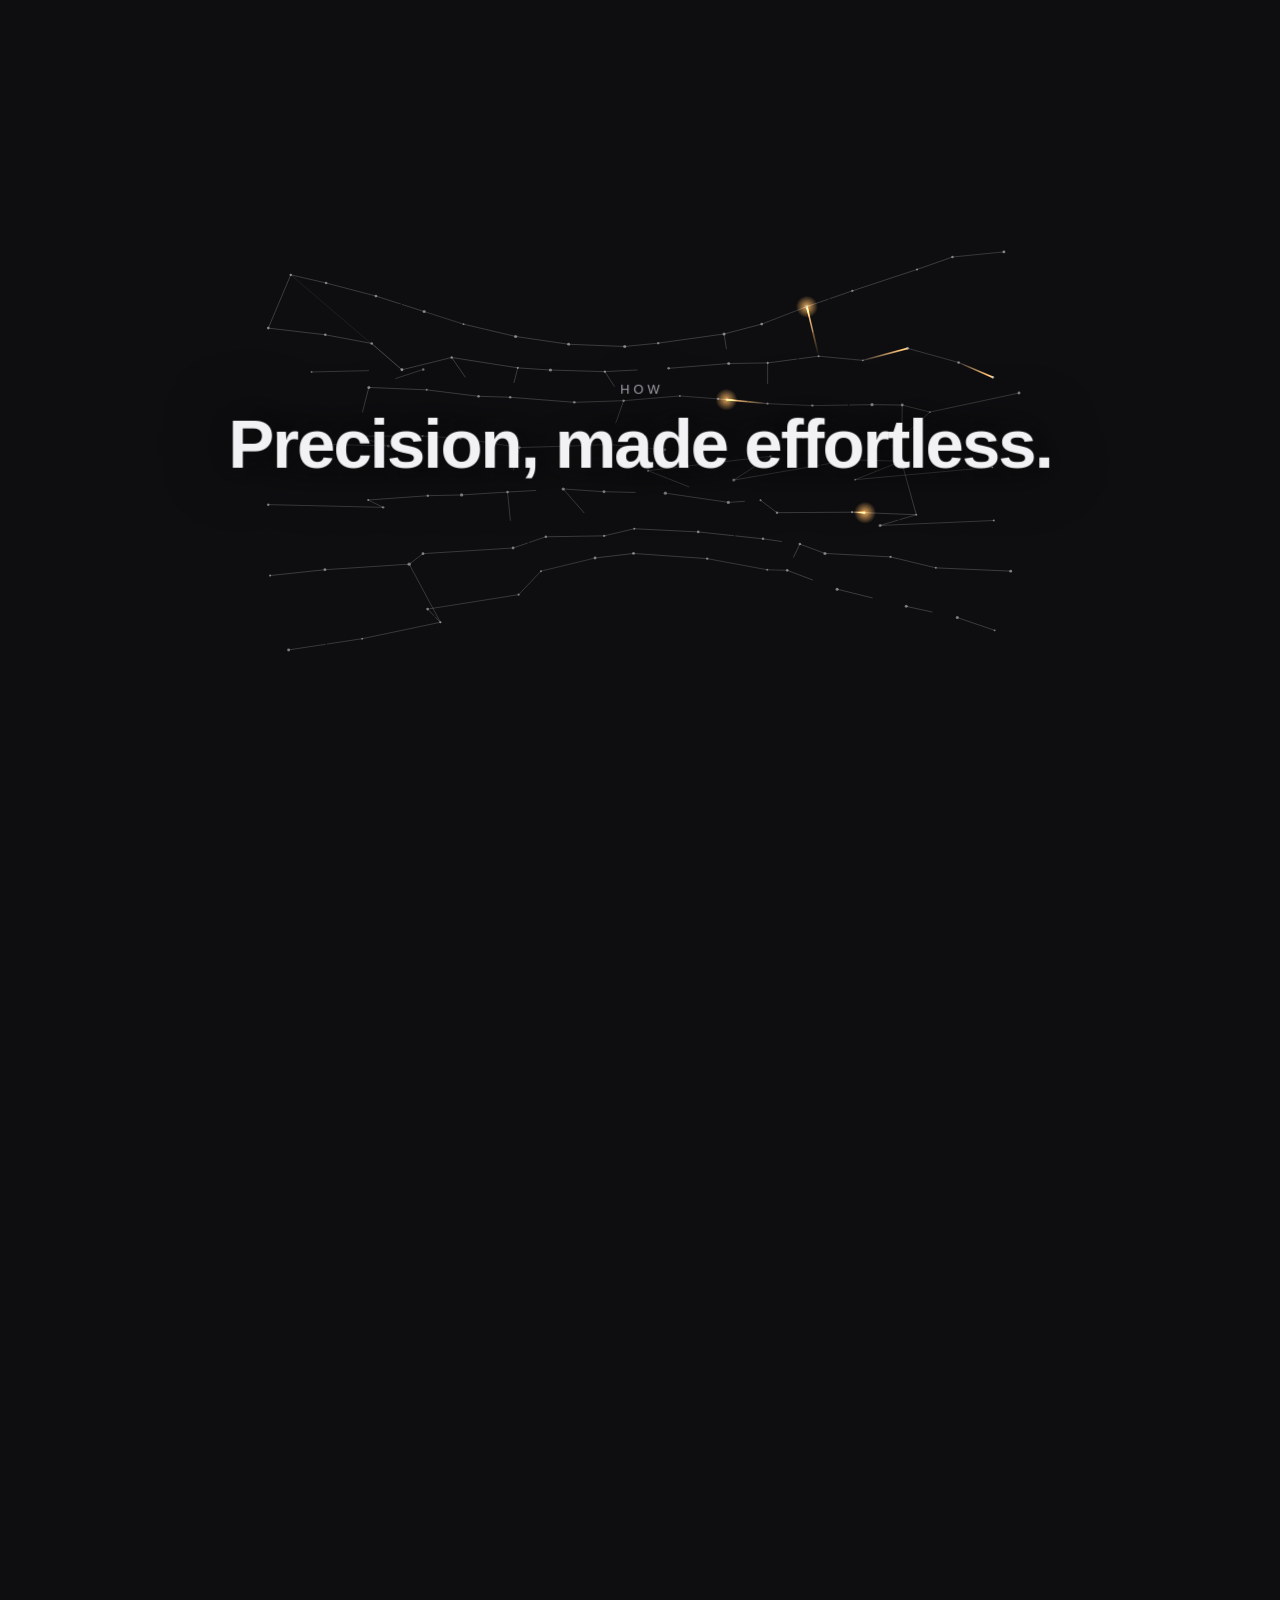
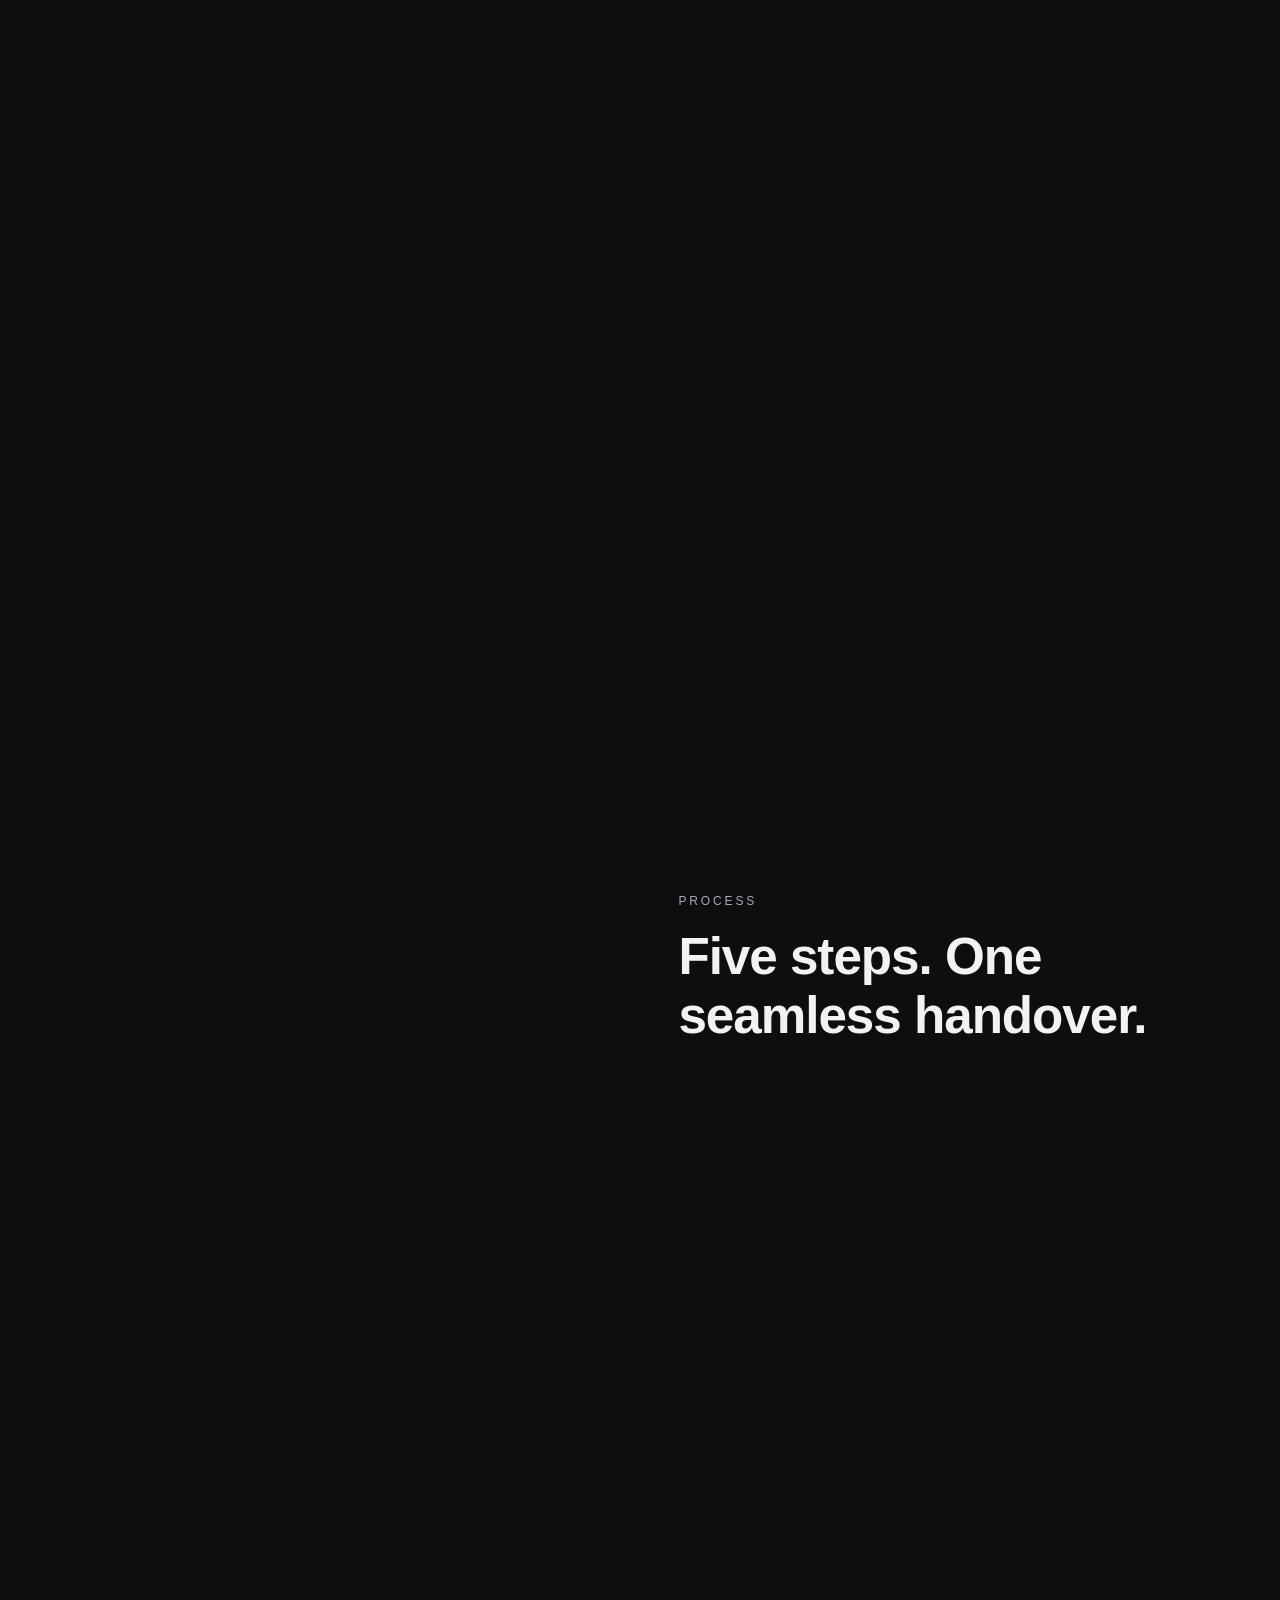
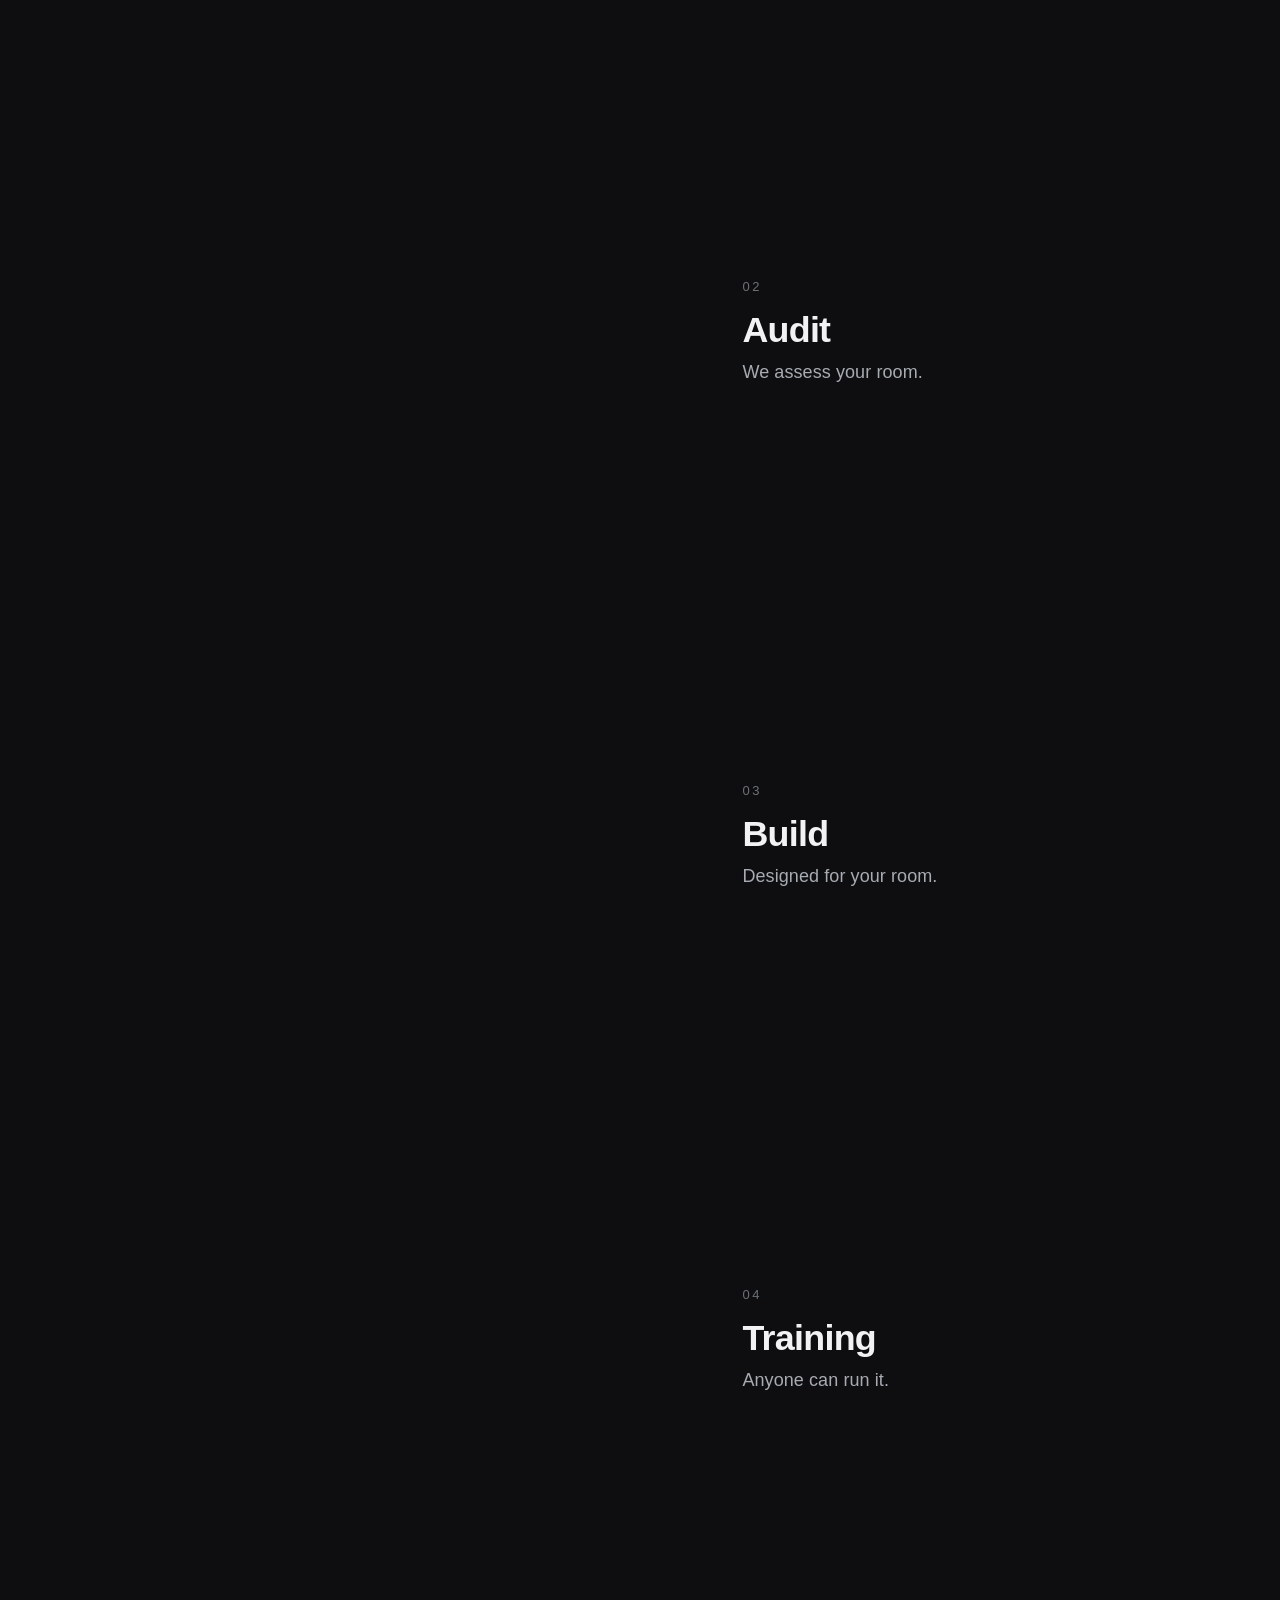
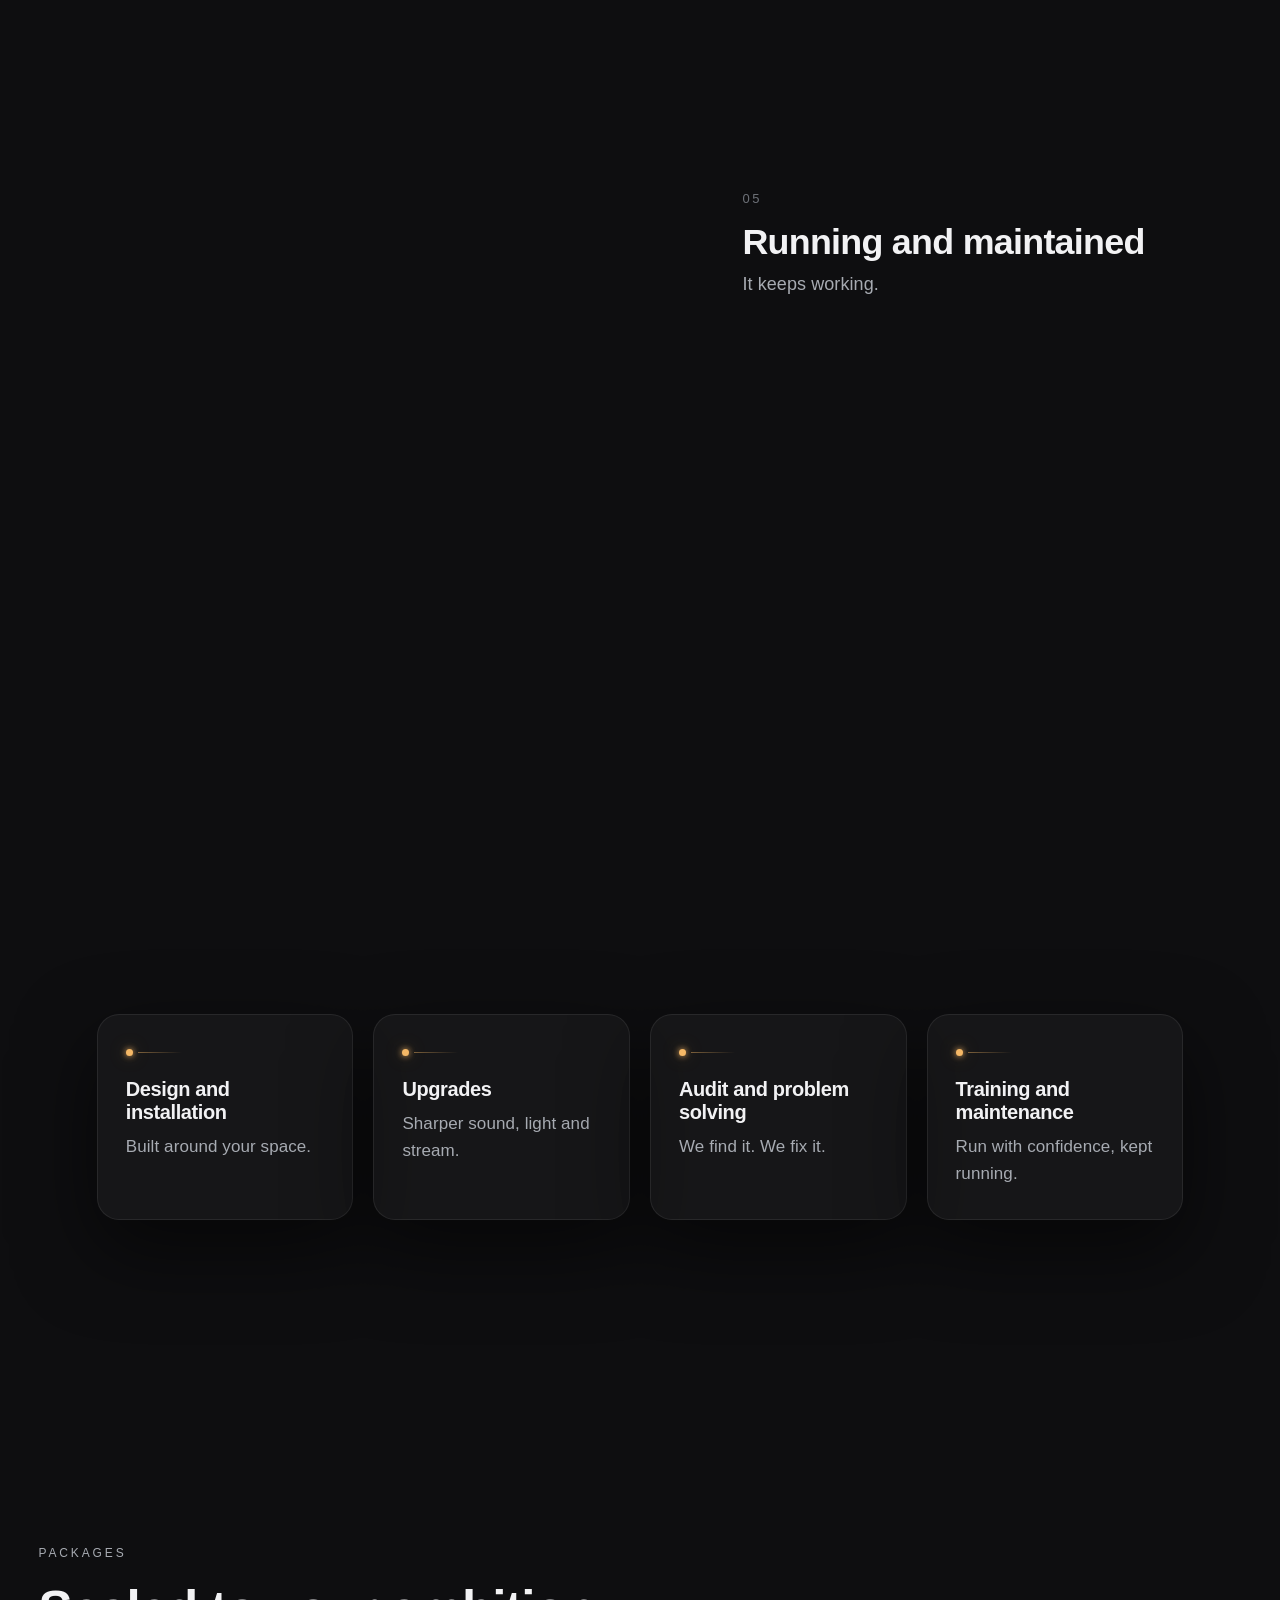
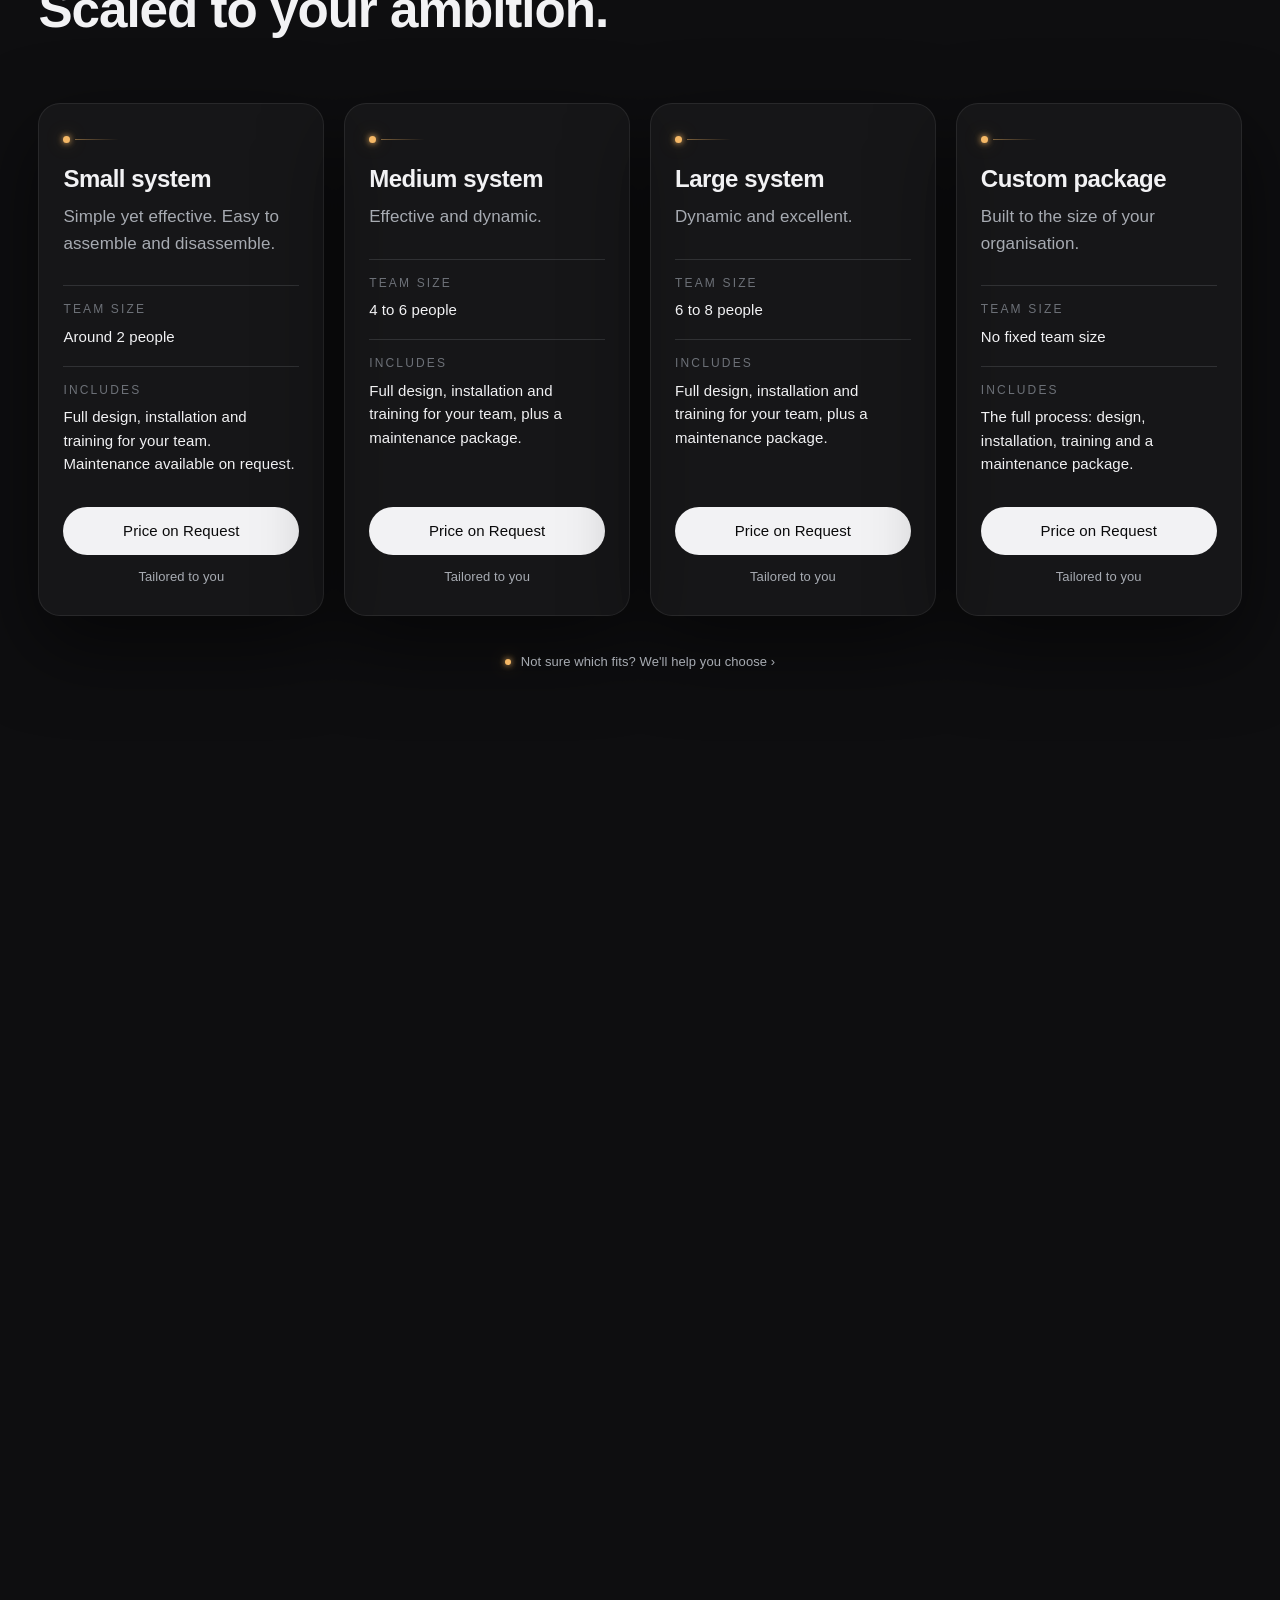
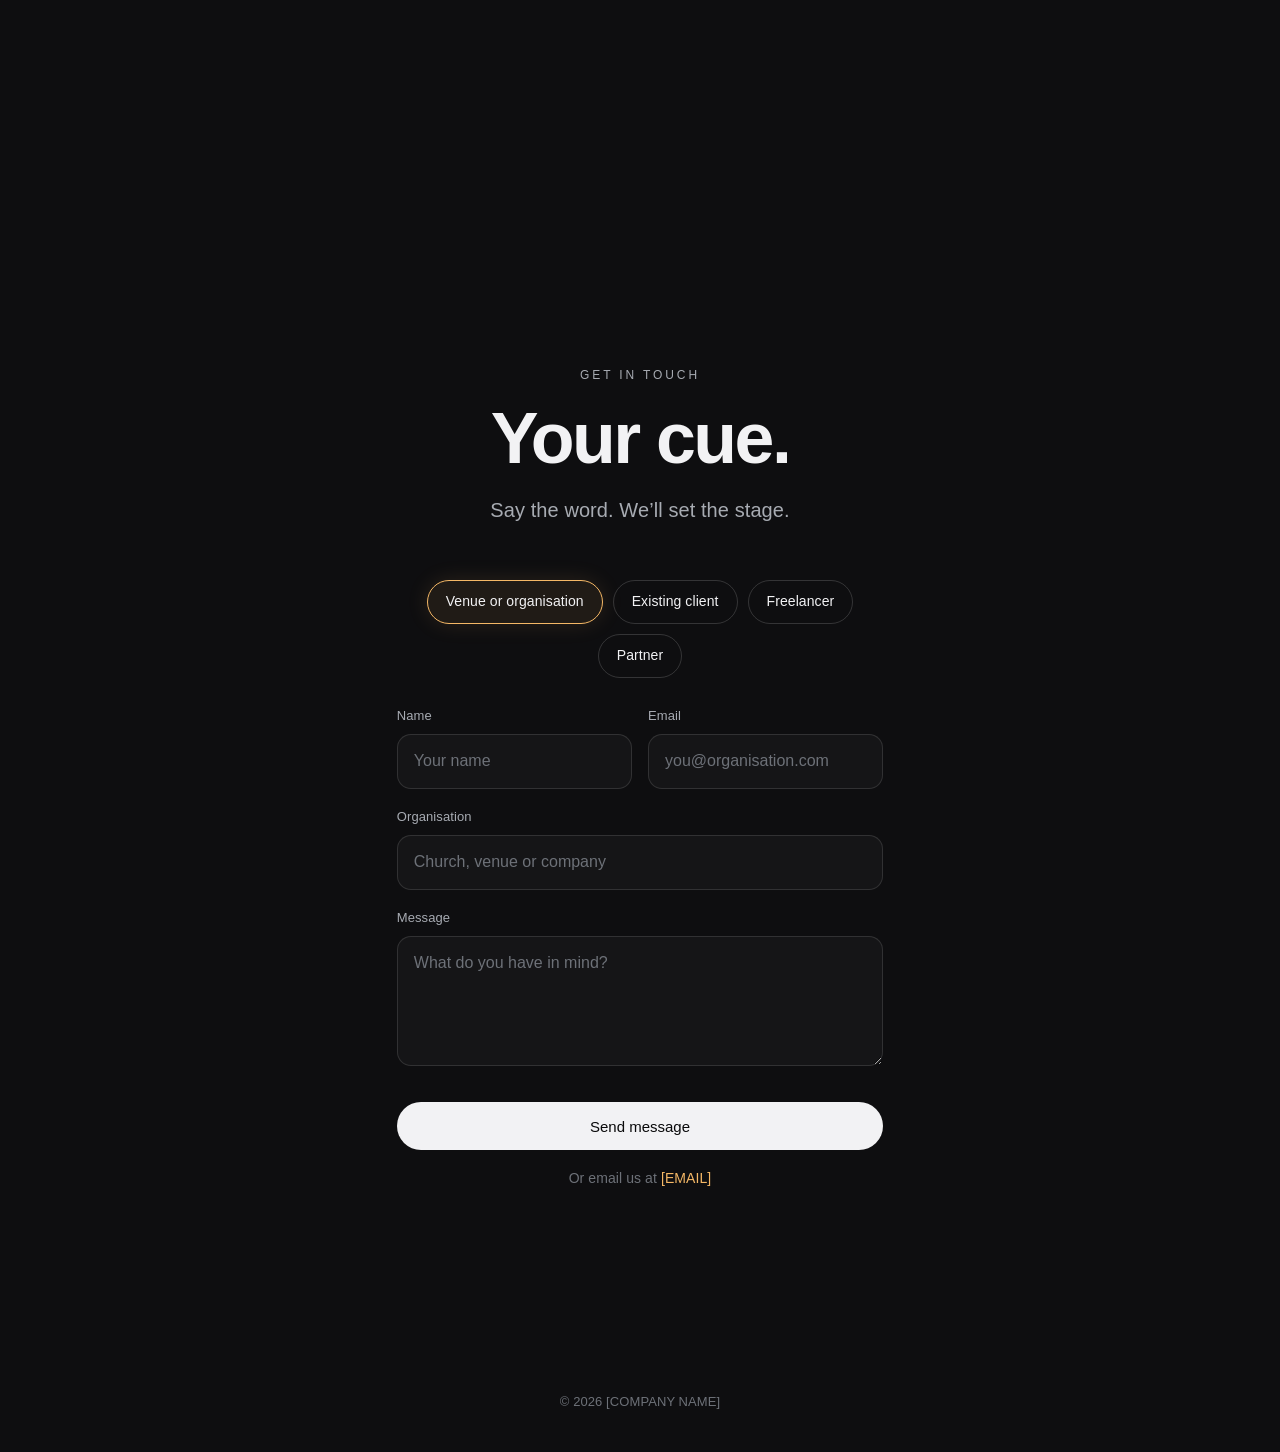
==== index.html @ 0131b8f7 "initial commit" ====
<!doctype html>
<html lang="en-GB">
<head>
  <meta charset="utf-8">
  <meta name="viewport" content="width=device-width, initial-scale=1, viewport-fit=cover">
  <title>[COMPANY NAME]</title>
  <meta name="description" content="[COMPANY NAME]: professional audio, lighting, video and livestream systems, designed, installed and maintained.">
  <meta name="theme-color" content="#0e0e10">
  <script>document.documentElement.classList.add('js');</script>
  <link rel="stylesheet" href="css/style.css?v=42">
</head>
<!--
  data-quote-button="on" shows a "Get a Quote" button beside the menu icon.
  Leave "off" for hamburger-only navigation.
-->
<body data-quote-button="off">

  <canvas id="network" aria-hidden="true"></canvas>

  <!-- Navigation: hidden over the intro, fades in once it has been scrolled past -->
  <nav class="nav" aria-label="Main">
    <a class="nav-quote" href="#questionnaire">Get a Quote</a>
    <button class="menu-toggle" type="button" aria-expanded="false" aria-controls="menu" aria-label="Open menu">
      <span></span><span></span>
    </button>
  </nav>

  <div class="menu" id="menu" hidden>
    <p class="menu-brand">[COMPANY NAME]</p>
    <ul>
      <li><a href="#process">Process</a></li>
      <li><a href="#services">Services</a></li>
      <li><a href="#packages">Packages</a></li>
      <li><a href="#questionnaire">Questionnaire</a></li>
      <li><a href="#contact">Contact</a></li>
    </ul>
  </div>

  <main>

    <!-- 1. Intro: Why → How → What, synced to the network animation -->
    <section id="intro" class="intro" aria-label="Introduction">
      <div class="intro-sticky">
        <h1 class="visually-hidden">[COMPANY NAME]</h1>
        <div class="intro-lines">
          <p class="intro-line"><span class="intro-beat">Why</span><span>Great moments demand flawless delivery.</span></p>
          <p class="intro-line"><span class="intro-beat">How</span><span>Precision, made effortless.</span></p>
          <p class="intro-line"><span class="intro-beat">What</span><span>We design &amp; install production systems.</span></p>
        </div>
        <!-- Scroll hint: fades away as soon as scrolling starts -->
        <div class="scroll-hint" aria-hidden="true"><div class="scroll-hint-line"><span></span></div></div>
      </div>
    </section>

    <!-- 2. Client process: markers are drawn on the canvas at each .step-marker -->
    <section id="process" class="process">
      <div class="process-inner">
        <div class="process-stage-slot" aria-hidden="true"></div>
        <div class="process-content">
          <header class="section-head process-head reveal">
            <p class="eyebrow">Process</p>
            <h2>Five steps. One seamless handover.</h2>
          </header>
          <ol class="steps">
            <li class="step">
              <div class="step-body reveal">
                <span class="step-marker" aria-hidden="true"></span>
                <span class="step-num">01</span>
                <h3 class="step-title">Questionnaire</h3>
                <p class="step-line">Lead with your vision.</p>
              </div>
            </li>
            <li class="step">
              <div class="step-body reveal">
                <span class="step-marker" aria-hidden="true"></span>
                <span class="step-num">02</span>
                <h3 class="step-title">Audit</h3>
                <p class="step-line">We assess your room.</p>
              </div>
            </li>
            <li class="step">
              <div class="step-body reveal">
                <span class="step-marker" aria-hidden="true"></span>
                <span class="step-num">03</span>
                <h3 class="step-title">Build</h3>
                <p class="step-line">Designed for your room.</p>
              </div>
            </li>
            <li class="step">
              <div class="step-body reveal">
                <span class="step-marker" aria-hidden="true"></span>
                <span class="step-num">04</span>
                <h3 class="step-title">Training</h3>
                <p class="step-line">Anyone can run it.</p>
              </div>
            </li>
            <li class="step">
              <div class="step-body reveal">
                <span class="step-marker" aria-hidden="true"></span>
                <span class="step-num">05</span>
                <h3 class="step-title">Running and maintained</h3>
                <p class="step-line">It keeps working.</p>
              </div>
            </li>
          </ol>
        </div>
      </div>
    </section>

    <!-- 3. Services -->
    <section id="services" class="section">
      <div class="container">
        <header class="section-head reveal">
          <p class="eyebrow">Services</p>
          <h2>The full production, covered.</h2>
        </header>
        <div class="services reveal-group" style="--n:4">
          <article class="card service" style="--d:0">
            <span class="node" aria-hidden="true"></span>
            <h3>Design and installation</h3>
            <p>Built around your space.</p>
          </article>
          <article class="card service" style="--d:1">
            <span class="node" aria-hidden="true"></span>
            <h3>Upgrades</h3>
            <p>Sharper sound, light and stream.</p>
          </article>
          <article class="card service" style="--d:2">
            <span class="node" aria-hidden="true"></span>
            <h3>Audit and problem solving</h3>
            <p>We find it. We fix it.</p>
          </article>
          <article class="card service" style="--d:3">
            <span class="node" aria-hidden="true"></span>
            <h3>Training and maintenance</h3>
            <p>Run with confidence, kept running.</p>
          </article>
        </div>
      </div>
    </section>

    <!-- 4. Packages: four across on desktop, swipe carousel on mobile -->
    <section id="packages" class="section">
      <div class="container">
        <header class="section-head reveal">
          <p class="eyebrow">Packages</p>
          <h2>Scaled to your ambition.</h2>
        </header>
      </div>
      <div class="packages-wrap">
        <div class="packages-track reveal-group" style="--n:4">
          <article class="card package" style="--d:0">
            <span class="node package-node" style="--i:0" aria-hidden="true"></span>
            <h3 class="package-name">Small system</h3>
            <p class="package-desc">Simple yet effective. Easy to assemble and disassemble.</p>
            <dl class="package-meta">
              <div><dt>Team size</dt><dd>Around 2 people</dd></div>
              <div><dt>Includes</dt><dd>Full design, installation and training for your team. Maintenance available on request.</dd></div>
            </dl>
            <div class="package-cta">
              <a class="btn" href="#questionnaire" data-package="Small system">Price on Request</a>
              <span class="package-tailored">Tailored to you</span>
            </div>
          </article>
          <article class="card package" style="--d:1">
            <span class="node package-node" style="--i:1" aria-hidden="true"></span>
            <h3 class="package-name">Medium system</h3>
            <p class="package-desc">Effective and dynamic.</p>
            <dl class="package-meta">
              <div><dt>Team size</dt><dd>4 to 6 people</dd></div>
              <div><dt>Includes</dt><dd>Full design, installation and training for your team, plus a maintenance package.</dd></div>
            </dl>
            <div class="package-cta">
              <a class="btn" href="#questionnaire" data-package="Medium system">Price on Request</a>
              <span class="package-tailored">Tailored to you</span>
            </div>
          </article>
          <article class="card package" style="--d:2">
            <span class="node package-node" style="--i:2" aria-hidden="true"></span>
            <h3 class="package-name">Large system</h3>
            <p class="package-desc">Dynamic and excellent.</p>
            <dl class="package-meta">
              <div><dt>Team size</dt><dd>6 to 8 people</dd></div>
              <div><dt>Includes</dt><dd>Full design, installation and training for your team, plus a maintenance package.</dd></div>
            </dl>
            <div class="package-cta">
              <a class="btn" href="#questionnaire" data-package="Large system">Price on Request</a>
              <span class="package-tailored">Tailored to you</span>
            </div>
          </article>
          <article class="card package" style="--d:3">
            <span class="node package-node" style="--i:3" aria-hidden="true"></span>
            <h3 class="package-name">Custom package</h3>
            <p class="package-desc">Built to the size of your organisation.</p>
            <dl class="package-meta">
              <div><dt>Team size</dt><dd>No fixed team size</dd></div>
              <div><dt>Includes</dt><dd>The full process: design, installation, training and a maintenance package.</dd></div>
            </dl>
            <div class="package-cta">
              <a class="btn" href="#questionnaire" data-package="Custom package">Price on Request</a>
              <span class="package-tailored">Tailored to you</span>
            </div>
          </article>
        </div>
        <div class="carousel-dots" role="tablist" aria-label="Packages">
          <button type="button" role="tab" aria-label="Package 1" aria-selected="true"></button>
          <button type="button" role="tab" aria-label="Package 2"></button>
          <button type="button" role="tab" aria-label="Package 3"></button>
          <button type="button" role="tab" aria-label="Package 4"></button>
        </div>
        <!-- Quiet "help me choose" link: opens the questionnaire with "Help me choose" selected -->
        <p class="packages-help"><a href="#questionnaire" data-package="Help me choose">Not sure which fits? We'll help you choose&nbsp;›</a></p>
      </div>
    </section>

    <!-- 5. Questionnaire. Replace [FORMSPREE_ENDPOINT] with your Formspree form URL (see README) -->
    <section id="questionnaire" class="section">
      <div class="container narrow reveal-group" style="--n:2">
        <header class="section-head" style="--d:0">
          <p class="eyebrow">Questionnaire</p>
          <h2>Begin with the brief.</h2>
        </header>

        <form id="quote-form" class="card quote" style="--d:1" action="[FORMSPREE_ENDPOINT]" method="POST" novalidate>
          <input type="hidden" name="_subject" value="New questionnaire: [COMPANY NAME] website">
          <input type="hidden" name="path" value="">
          <input type="hidden" name="package" value="">

          <span class="node quote-node" aria-hidden="true"></span>

          <div class="q-progress" aria-hidden="true"><span></span></div>

          <!-- Package (required). Set by "Price on Request", or chosen here; tap to change. -->
          <div class="q-package">
            <button type="button" class="q-package-toggle" aria-expanded="true" aria-controls="q-package-options">
              <span class="q-package-ask">Which package are you interested in?</span>
              <span class="q-package-about">Enquiring about</span>
              <strong></strong>
              <span class="q-package-change">Change</span>
            </button>
            <div class="q-package-options" id="q-package-options" role="group" aria-label="Packages">
              <button type="button" data-pick="Small system">Small system</button>
              <button type="button" data-pick="Medium system">Medium system</button>
              <button type="button" data-pick="Large system">Large system</button>
              <button type="button" data-pick="Custom package">Custom package</button>
              <button type="button" data-pick="Help me choose" data-pill="Help me choose">Help me choose</button>
            </div>
          </div>

          <!-- Branch -->
          <div class="q-screen is-active" data-path="branch">
            <div class="q-branch">
              <div class="q-choice">
                <p class="q-label">Do you have a system already?</p>
                <button type="button" class="btn btn-ghost" data-choose="existing">Have a system</button>
              </div>
              <div class="q-choice">
                <p class="q-label">Are you starting fresh?</p>
                <button type="button" class="btn btn-ghost" data-choose="new">Need a system</button>
              </div>
            </div>
          </div>

          <!-- Path A: existing system -->
          <div class="q-screen" data-path="existing">
            <label class="q-field">
              <span class="q-label">What equipment are you using now?</span>
              <textarea name="equipment" rows="3" required placeholder="Desk, speakers, lights, cameras…"></textarea>
            </label>
            <label class="q-field">
              <span class="q-label">What issues or challenges are you running into?</span>
              <textarea name="issues" rows="3" required></textarea>
            </label>
          </div>
          <div class="q-screen" data-path="existing">
            <fieldset class="q-field">
              <legend class="q-label">How large is the team operating it?</legend>
              <div class="options">
                <label class="option"><input type="radio" name="team_size" value="1–2" required><span>1–2</span></label>
                <label class="option"><input type="radio" name="team_size" value="3–5"><span>3–5</span></label>
                <label class="option"><input type="radio" name="team_size" value="6–8"><span>6–8</span></label>
                <label class="option"><input type="radio" name="team_size" value="9+"><span>9+</span></label>
              </div>
            </fieldset>
            <fieldset class="q-field">
              <legend class="q-label">When would you like the audit?</legend>
              <div class="options">
                <label class="option"><input type="radio" name="timeframe" value="Within a month" required><span>Within a month</span></label>
                <label class="option"><input type="radio" name="timeframe" value="1–3 months"><span>1–3 months</span></label>
                <label class="option"><input type="radio" name="timeframe" value="3–6 months"><span>3–6 months</span></label>
                <label class="option"><input type="radio" name="timeframe" value="Flexible"><span>Flexible</span></label>
              </div>
            </fieldset>
          </div>
          <div class="q-screen" data-path="existing">
            <fieldset class="q-field">
              <legend class="q-label">Rough budget</legend>
              <!-- PROVISIONAL: framing line not yet confirmed -->
              <p class="q-note">Quality systems start from around £1,000.</p>
              <div class="options options-stack">
                <label class="option"><input type="radio" name="budget" value="£1,000 – £2,500" required><span>£1,000 – £2,500</span></label>
                <label class="option"><input type="radio" name="budget" value="£2,500 – £5,000"><span>£2,500 – £5,000</span></label>
                <label class="option"><input type="radio" name="budget" value="£5,000 – £10,000"><span>£5,000 – £10,000</span></label>
                <label class="option"><input type="radio" name="budget" value="£10,000+"><span>£10,000+</span></label>
              </div>
            </fieldset>
          </div>

          <!-- Path B: new system -->
          <div class="q-screen" data-path="new">
            <label class="q-field">
              <span class="q-label">What will the system be used for?</span>
              <textarea name="purpose" rows="3" required placeholder="Services, events, concerts, streaming…"></textarea>
            </label>
            <label class="q-field">
              <span class="q-label">Any specific requirements?</span>
              <textarea name="requirements" rows="3" required></textarea>
            </label>
          </div>
          <div class="q-screen" data-path="new">
            <fieldset class="q-field">
              <legend class="q-label">How large is the team that will operate it?</legend>
              <div class="options">
                <label class="option"><input type="radio" name="team_size" value="1–2" required><span>1–2</span></label>
                <label class="option"><input type="radio" name="team_size" value="3–5"><span>3–5</span></label>
                <label class="option"><input type="radio" name="team_size" value="6–8"><span>6–8</span></label>
                <label class="option"><input type="radio" name="team_size" value="9+"><span>9+</span></label>
              </div>
            </fieldset>
          </div>
          <div class="q-screen" data-path="new">
            <fieldset class="q-field">
              <legend class="q-label">Rough budget</legend>
              <!-- PROVISIONAL: framing line not yet confirmed -->
              <p class="q-note">Quality systems start from around £1,000.</p>
              <div class="options options-stack">
                <label class="option"><input type="radio" name="budget" value="£1,000 – £2,500" required><span>£1,000 – £2,500</span></label>
                <label class="option"><input type="radio" name="budget" value="£2,500 – £5,000"><span>£2,500 – £5,000</span></label>
                <label class="option"><input type="radio" name="budget" value="£5,000 – £10,000"><span>£5,000 – £10,000</span></label>
                <label class="option"><input type="radio" name="budget" value="£10,000+"><span>£10,000+</span></label>
              </div>
            </fieldset>
            <fieldset class="q-field">
              <legend class="q-label">What matters most: getting started simply, or a full professional setup?</legend>
              <div class="options">
                <label class="option"><input type="radio" name="priority" value="Getting started simply" required><span>Getting started simply</span></label>
                <label class="option"><input type="radio" name="priority" value="Full professional setup"><span>Full professional setup</span></label>
              </div>
            </fieldset>
          </div>

          <!-- Contact details (both paths) -->
          <div class="q-screen" data-path="both">
            <p class="q-label">Where can we reach you?</p>
            <div class="q-grid">
              <label class="q-input"><span>Name</span><input type="text" name="name" autocomplete="name" required></label>
              <label class="q-input"><span>Organisation</span><input type="text" name="organisation" autocomplete="organization"></label>
              <label class="q-input"><span>Email</span><input type="email" name="email" autocomplete="email" required></label>
              <label class="q-input"><span>Phone <em>(optional)</em></span><input type="tel" name="phone" autocomplete="tel"></label>
            </div>
          </div>

          <!-- Done -->
          <div class="q-screen q-done" data-path="done">
            <p class="q-label">Thank you.</p>
            <p class="q-note">Your answers are with us. We'll be in touch shortly.</p>
          </div>

          <p class="q-error" role="alert" hidden></p>

          <div class="q-controls" hidden>
            <button type="button" class="q-back">Back</button>
            <button type="submit" class="btn q-next">Next</button>
          </div>
        </form>
      </div>
    </section>

    <!-- 6. Contact: a short enquiry form, sent to the same Formspree endpoint as the questionnaire -->
    <section id="contact" class="section contact">
      <div class="container contact-panel reveal-group" style="--n:2">
        <header class="contact-head" style="--d:0">
          <p class="eyebrow">Get in touch</p>
          <h2>Your cue.</h2>
          <!-- DRAFT copy -->
          <p class="contact-sub">Say the word. We’ll set the stage.</p>
        </header>

        <form id="contact-form" class="contact-form" style="--d:1" action="[FORMSPREE_ENDPOINT]" method="POST" novalidate>
          <input type="hidden" name="_subject" value="New enquiry: [COMPANY NAME] website">
          <input type="hidden" name="form" value="Contact">

          <!-- DRAFT: enquiry types to confirm -->
          <fieldset class="roles">
            <legend class="visually-hidden">I'm getting in touch as</legend>
            <label class="option"><input type="radio" name="enquiry_type" value="Venue or organisation" checked><span>Venue or organisation</span></label>
            <label class="option"><input type="radio" name="enquiry_type" value="Existing client"><span>Existing client</span></label>
            <label class="option"><input type="radio" name="enquiry_type" value="Freelancer"><span>Freelancer</span></label>
            <label class="option"><input type="radio" name="enquiry_type" value="Partner"><span>Partner</span></label>
          </fieldset>

          <div class="q-grid">
            <label class="q-input"><span>Name</span><input type="text" name="name" autocomplete="name" placeholder="Your name" required></label>
            <label class="q-input"><span>Email</span><input type="email" name="email" autocomplete="email" placeholder="you@organisation.com" required></label>
          </div>
          <label class="q-input"><span>Organisation</span><input type="text" name="organisation" autocomplete="organization" placeholder="Church, venue or company"></label>
          <label class="q-input"><span>Message</span><textarea name="message" rows="4" placeholder="What do you have in mind?" required></textarea></label>

          <button type="submit" class="btn contact-submit">Send message</button>
          <p class="contact-note">Or email us at <a href="mailto:[EMAIL]">[EMAIL]</a></p>
          <p class="q-error" role="alert" hidden></p>
        </form>

        <div class="contact-done" hidden>
          <span class="contact-check" aria-hidden="true"></span>
          <h3>Message received.</h3>
          <p>Speak soon.</p>
        </div>
      </div>
    </section>

  </main>

  <footer class="footer">
    <p>&copy; <span data-year></span> [COMPANY NAME]</p>
  </footer>

  <script src="js/network.js?v=42"></script>
  <script src="js/questionnaire.js?v=42"></script>
  <script src="js/main.js?v=42"></script>
</body>
</html>
---- css/style.css ----
/* ==========================================================================
   [COMPANY NAME]: site styles
   Brand settings live in :root. Swap fonts and colours here.
   ========================================================================== */

:root {
  /* Fonts: not chosen yet. System font for now (SF Pro on Apple devices). */
  --font: -apple-system, BlinkMacSystemFont, "SF Pro Display", "Inter", "Helvetica Neue", Arial, sans-serif;

  --bg: #0e0e10;
  --text: #f2f2f4;
  --silver: #a7abb2;
  --silver-dim: #6d7178;
  --line: rgba(206, 210, 216, 0.14);
  --amber: #f5b866;
  --amber-glow: rgba(245, 184, 102, 0.35);

  --card-bg: rgba(255, 255, 255, 0.035);
  --card-border: rgba(255, 255, 255, 0.08);
  --card-shadow: 0 30px 80px rgba(0, 0, 0, 0.55);

  --ease: cubic-bezier(0.22, 0.61, 0.36, 1);
  --radius: 22px;
  --gutter: clamp(22px, 6vw, 96px);
}

*, *::before, *::after { box-sizing: border-box; }

/* Anything with the hidden attribute stays hidden, whatever its display style */
[hidden] { display: none !important; }

html { scroll-behavior: smooth; -webkit-text-size-adjust: 100%; }
@media (prefers-reduced-motion: reduce) { html { scroll-behavior: auto; } }

body {
  margin: 0;
  background: var(--bg);
  color: var(--text);
  font-family: var(--font);
  font-size: 17px;
  line-height: 1.55;
  letter-spacing: 0.005em;
  -webkit-font-smoothing: antialiased;
  -moz-osx-font-smoothing: grayscale;
}
body.menu-open { overflow: hidden; }

h1, h2, h3 { margin: 0; font-weight: 600; letter-spacing: -0.02em; line-height: 1.15; }
p { margin: 0; }
a { color: inherit; }
button { font: inherit; color: inherit; }

.visually-hidden {
  position: absolute; width: 1px; height: 1px; overflow: hidden;
  clip: rect(0 0 0 0); white-space: nowrap;
}

/* Network canvas: sits behind everything */
#network {
  position: fixed;
  inset: 0;
  width: 100%;
  height: 100%;
  z-index: 0;
  pointer-events: none;
}
main, .footer { position: relative; z-index: 1; }

/* ---------- Layout ---------- */

.container { max-width: 1240px; margin: 0 auto; padding: 0 var(--gutter); }
.container.narrow { max-width: 760px; }

.section { padding: clamp(110px, 18vh, 200px) 0; }

.section-head { margin-bottom: clamp(44px, 7vh, 80px); }
.section-head h2 { font-size: clamp(30px, 4vw, 52px); max-width: 16em; }

.eyebrow {
  font-size: 12px;
  font-weight: 500;
  letter-spacing: 0.24em;
  text-transform: uppercase;
  color: var(--silver);
  margin-bottom: 18px;
}

/* Scroll reveal (only when JS is running) */
.js .reveal {
  opacity: 0;
  transform: translateY(26px);
  transition: opacity 1.2s var(--ease), transform 1.2s var(--ease);
  transition-delay: calc(var(--d, 0) * 130ms);
}
.js .reveal.is-visible { opacity: 1; transform: none; }

/* Services, Packages, Questionnaire and Contact fade in together as they arrive (so carousel cards off
   to the side are already visible when swiped to), slower and softer than other
   reveals, and fade out again when scrolled back up past */
.js .reveal-group > * {
  opacity: 0;
  transform: translateY(18px);
  transition: opacity 1.8s cubic-bezier(0.4, 0, 0.2, 1), transform 2s var(--ease);
  transition-delay: calc(var(--d, 0) * 200ms);
}
.js .reveal-group.is-visible > * {
  opacity: 1;
  transform: none;
  transition-delay: calc(var(--d, 0) * 200ms);
}
/* Scrolling back up: the mirror image, last item first, drifting back down.
   --n on the group is how many items it holds. */
.js .reveal-group:not(.is-visible) > * {
  transition-delay: calc((var(--n, 1) - 1 - var(--d, 0)) * 200ms);
}

/* ---------- Cards ---------- */

.card {
  background: var(--card-bg);
  border: 1px solid var(--card-border);
  border-radius: var(--radius);
  box-shadow: var(--card-shadow);
  -webkit-backdrop-filter: blur(14px);
  backdrop-filter: blur(14px);
}

/* ---------- Buttons ---------- */

.btn {
  display: inline-flex;
  align-items: center;
  justify-content: center;
  min-height: 48px;
  padding: 0 26px;
  border-radius: 999px;
  border: 1px solid transparent;
  background: var(--text);
  color: #0a0a0b;
  font-size: 15px;
  font-weight: 500;
  text-decoration: none;
  cursor: pointer;
  transition: background 0.5s var(--ease), color 0.5s var(--ease), border-color 0.5s var(--ease), box-shadow 0.6s var(--ease);
}
.btn:hover { box-shadow: 0 0 0 6px rgba(245, 184, 102, 0.12), 0 0 30px rgba(245, 184, 102, 0.18); }
.btn-ghost { background: transparent; color: var(--text); border-color: rgba(255, 255, 255, 0.22); }
.btn-ghost:hover { border-color: var(--amber); }

:focus-visible { outline: 2px solid var(--amber); outline-offset: 3px; }

/* ---------- Navigation ---------- */

.nav {
  position: fixed;
  top: 0;
  right: 0;
  z-index: 50;
  display: flex;
  align-items: center;
  gap: 12px;
  padding: max(18px, env(safe-area-inset-top)) max(20px, env(safe-area-inset-right)) 18px 18px;
  opacity: 0;
  pointer-events: none;
  transition: opacity 1s var(--ease);
}
.nav.is-visible, body.menu-open .nav { opacity: 1; pointer-events: auto; }

.nav-quote {
  display: none;
  padding: 10px 18px;
  border-radius: 999px;
  font-size: 14px;
  text-decoration: none;
  background: rgba(20, 20, 22, 0.55);
  border: 1px solid var(--card-border);
  -webkit-backdrop-filter: blur(14px);
  backdrop-filter: blur(14px);
}
body[data-quote-button="on"] .nav-quote { display: inline-block; }

.menu-toggle {
  position: relative;
  width: 46px;
  height: 46px;
  border-radius: 50%;
  border: 1px solid var(--card-border);
  background: rgba(20, 20, 22, 0.55);
  -webkit-backdrop-filter: blur(14px);
  backdrop-filter: blur(14px);
  cursor: pointer;
}
.menu-toggle span {
  position: absolute;
  left: 14px;
  right: 14px;
  height: 1.5px;
  border-radius: 1px;
  background: var(--text);
  transition: transform 0.6s var(--ease);
}
.menu-toggle span:nth-child(1) { top: 19px; }
.menu-toggle span:nth-child(2) { top: 25px; }
.menu-toggle[aria-expanded="true"] span:nth-child(1) { transform: translateY(3px) rotate(45deg); }
.menu-toggle[aria-expanded="true"] span:nth-child(2) { transform: translateY(-3px) rotate(-45deg); }

.menu {
  position: fixed;
  inset: 0;
  z-index: 40;
  display: flex;
  flex-direction: column;
  justify-content: center;
  padding: 0 var(--gutter);
  background: rgba(14, 14, 16, 0.82);
  -webkit-backdrop-filter: blur(24px);
  backdrop-filter: blur(24px);
  opacity: 0;
  transition: opacity 0.7s var(--ease);
}
.menu.is-open { opacity: 1; }
.menu-brand {
  position: absolute;
  top: max(30px, env(safe-area-inset-top));
  left: var(--gutter);
  font-size: 14px;
  letter-spacing: 0.18em;
  text-transform: uppercase;
  color: var(--silver);
}
.menu ul { list-style: none; margin: 0 auto; padding: 0; width: 100%; max-width: 1240px; }
.menu li {
  opacity: 0;
  transform: translateY(14px);
  transition: opacity 0.8s var(--ease), transform 0.8s var(--ease);
}
.menu.is-open li { opacity: 1; transform: none; }
.menu.is-open li:nth-child(2) { transition-delay: 0.05s; }
.menu.is-open li:nth-child(3) { transition-delay: 0.1s; }
.menu.is-open li:nth-child(4) { transition-delay: 0.15s; }
.menu.is-open li:nth-child(5) { transition-delay: 0.2s; }
.menu a {
  display: inline-block;
  padding: 8px 0;
  font-size: clamp(34px, 6vw, 64px);
  font-weight: 600;
  letter-spacing: -0.02em;
  text-decoration: none;
  color: var(--silver);
  transition: color 0.5s var(--ease);
}
.menu a:hover, .menu a:focus-visible { color: var(--text); }

/* ---------- 1. Intro ---------- */

.intro { position: relative; height: 600vh; }
.intro-sticky {
  position: sticky;
  top: 0;
  height: 100vh;
  height: 100svh;
  overflow: hidden;
}
.intro-lines {
  position: absolute;
  inset: 0;
  z-index: 1; /* the statements sit in front of the network */
}
.intro-line {
  position: absolute;
  left: 50%;
  top: 48%;
  width: min(22ch, calc(100% - 2 * var(--gutter)));
  margin: 0;
  text-align: center;
  font-size: clamp(34px, 5.4vw, 78px);
  font-weight: 600;
  letter-spacing: -0.03em;
  line-height: 1.06;
  /* a soft dark halo keeps the words crisp over the lines and light */
  text-shadow: 0 0 28px rgba(14, 14, 16, 0.9), 0 0 64px rgba(14, 14, 16, 0.75);
  transform: translate(-50%, -50%);
  opacity: 0;
  will-change: opacity, transform;
}
.intro-beat {
  display: block;
  margin-bottom: 0.9em;
  font-size: 13px;
  font-weight: 500;
  letter-spacing: 0.3em;
  text-indent: 0.3em; /* balances the trailing letter-spacing so it centres */
  text-transform: uppercase;
  color: var(--silver);
}
.intro-line > span { display: block; }
.intro-line:first-child > span { animation: intro-in 1.8s var(--ease) 0.5s both; }
.intro-line:first-child > span + span { animation-delay: 0.75s; } /* statement follows its label */
html:not(.js) .intro-line { position: static; transform: none; width: auto; margin: 0 auto 0.6em; opacity: 1; }
html:not(.js) .intro-lines { position: static; padding: 20vh var(--gutter) 0; }

/* The outer element's opacity is set by the script (fades out on scroll);
   the inner line has its own fade-in, so the two never fight */
.scroll-hint {
  position: absolute;
  left: 50%;
  bottom: max(28px, env(safe-area-inset-bottom));
  transition: opacity 0.4s var(--ease);
}
.scroll-hint-line {
  position: relative;
  width: 1px;
  height: 46px;
  background: rgba(206, 210, 216, 0.26);
  overflow: hidden;
  animation: intro-in 1.2s var(--ease) 0.7s both;
}
.scroll-hint-line span {
  position: absolute;
  left: 0;
  width: 1px;
  height: 16px;
  background: var(--amber);
  animation: hint 2.8s var(--ease) infinite;
}
@keyframes hint {
  from { transform: translateY(-16px); opacity: 0; }
  30%  { opacity: 1; }
  to   { transform: translateY(46px); opacity: 0; }
}

@keyframes intro-in {
  from { opacity: 0; transform: translateY(12px); }
  to   { opacity: 1; transform: none; }
}


/* ---------- 2. Process ---------- */

.process { padding: 12vh 0 18vh; }
.process-inner {
  max-width: 1240px;
  margin: 0 auto;
  padding: 0 var(--gutter);
}
.process-stage-slot { display: none; }
.process-head { margin-bottom: 4vh; }

.steps { list-style: none; margin: 0; padding: 0; }
.step {
  min-height: 42vh;
  display: flex;
  align-items: center;
}
.step-body { position: relative; padding-left: 46px; }
.step-marker {
  position: absolute;
  left: 7px;
  top: 9px;
  width: 10px;
  height: 10px;
  transform: translate(-50%, -50%);
}
.step-num {
  display: block;
  font-size: 13px;
  letter-spacing: 0.2em;
  color: var(--silver-dim);
  margin-bottom: 12px;
}
.step-title { font-size: clamp(24px, 2.8vw, 36px); margin-bottom: 8px; }
.step-line { color: var(--silver); font-size: 18px; }

@media (min-width: 900px) {
  .process { padding: 18vh 0 22vh; }
  .process-inner {
    display: grid;
    grid-template-columns: 1fr 1fr;
    gap: 6vw;
  }
  .process-stage-slot { display: block; }
  .process-head { min-height: 46vh; display: flex; flex-direction: column; justify-content: center; margin: 0; }
  .step { min-height: 56vh; }
  .step-body { padding-left: 64px; }
}

/* ---------- 3. Services ---------- */

.services {
  display: grid;
  grid-template-columns: 1fr;
  gap: 16px;
}
.service {
  position: relative;
  padding: 34px 28px 32px;
  /* No backdrop blur: Safari drops it while fading, causing a pop at the end (as Packages) */
  -webkit-backdrop-filter: none;
  backdrop-filter: none;
}
.service h3 { font-size: 20px; margin: 22px 0 10px; }
.service p { color: var(--silver); }

/* Node motif: a dot on a short line, tying the cards to the network */
.node {
  position: relative;
  display: block;
  width: 7px;
  height: 7px;
  border-radius: 50%;
  background: var(--silver);
  transition: background 0.8s var(--ease), box-shadow 0.8s var(--ease);
}
.node::after {
  content: "";
  position: absolute;
  left: 12px;
  top: 3px;
  width: 44px;
  height: 1px;
  background: linear-gradient(90deg, var(--line), transparent);
  transition: background 0.8s var(--ease);
  transition-behavior: allow-discrete; /* so the line waits for its dot's delay */
}
.service:hover .node,
.node.is-lit { background: var(--amber); box-shadow: 0 0 6px var(--amber), 0 0 18px var(--amber-glow); }
.node.is-lit::after { background: linear-gradient(90deg, rgba(245, 184, 102, 0.45), transparent); }

@media (min-width: 640px) { .services { grid-template-columns: 1fr 1fr; gap: 20px; } }
@media (min-width: 1080px) { .services { grid-template-columns: repeat(4, 1fr); } }

/* ---------- 4. Packages ---------- */

.packages-wrap { max-width: 1240px; margin: 0 auto; padding: 0 var(--gutter); }
.packages-track {
  display: grid;
  grid-template-columns: repeat(2, 1fr);
  gap: 20px;
}
.package {
  /* No backdrop blur: Safari drops it while fading, causing a pop at the end */
  -webkit-backdrop-filter: none;
  backdrop-filter: none;
  display: flex;
  flex-direction: column;
  padding: 34px 28px 30px;
}
/* Package dots light in turn, 1 → 4, as the streak reaches them */
.package-node { margin-bottom: 22px; }
.quote-node { margin-bottom: 26px; }
.package-node.is-lit,
.package-node.is-lit::after { transition-delay: calc(var(--i, 0) * 220ms); }
.package-name { font-size: 24px; margin-bottom: 12px; }
.package-desc { color: var(--silver); margin-bottom: 28px; }
.package-meta { margin: 0 0 32px; display: grid; gap: 18px; }
.package-meta div { border-top: 1px solid var(--line); padding-top: 14px; }
.package-meta dt { font-size: 12px; letter-spacing: 0.18em; text-transform: uppercase; color: var(--silver-dim); margin-bottom: 6px; }
.package-meta dd { margin: 0; font-size: 15px; color: var(--text); }
.package-cta { margin-top: auto; display: flex; flex-direction: column; align-items: stretch; gap: 12px; text-align: center; }
.package-tailored { font-size: 13px; color: var(--silver); white-space: nowrap; }

.carousel-dots { display: none; }

/* Small "help me choose" link under the packages: same scale as "Tailored to you" */
.packages-help { margin: 36px 0 0; text-align: center; font-size: 13px; }
.packages-help a { color: var(--silver); text-decoration: none; transition: color 0.4s var(--ease); }
.packages-help a:hover { color: var(--amber); }
/* A lit dot, like the others on the page, so it reads as something to tap */
.packages-help a::before {
  content: "";
  display: inline-block;
  width: 6px;
  height: 6px;
  margin-right: 10px;
  border-radius: 50%;
  vertical-align: 1px;
  background: var(--amber);
  box-shadow: 0 0 6px var(--amber), 0 0 16px var(--amber-glow);
  animation: help-glow 3.2s ease-in-out infinite;
}
@keyframes help-glow {
  0%, 100% { box-shadow: 0 0 4px var(--amber), 0 0 10px rgba(245, 184, 102, 0.2); }
  50%      { box-shadow: 0 0 7px var(--amber), 0 0 20px var(--amber-glow); }
}
@media (max-width: 719px) { .packages-help { margin-top: 14px; } }

@media (min-width: 1080px) {
  /* Desktop only: a wider row so the four cards aren't squeezed */
  .packages-wrap,
  #packages .container { max-width: 1480px; padding: 0 3vw; } /* heading lines up with the cards */
  .packages-track { grid-template-columns: repeat(4, 1fr); }
  .package { padding: 32px 24px 28px; }
}

/* Mobile: one package at a time, swipe left for the next. Only a thin edge of the
   next card shows on the right (narrower than the card's padding, so no text);
   the gap matches the left margin so nothing of the previous card shows */
@media (max-width: 719px) {
  .packages-wrap { padding: 0; --peek: 22px; }
  .packages-track {
    position: relative;
    display: flex;
    gap: var(--gutter);
    overflow-x: auto;
    scroll-snap-type: x mandatory;
    scroll-padding-left: var(--gutter);
    padding: 10px calc(var(--gutter) + var(--peek)) 40px var(--gutter);
    scrollbar-width: none;
    overscroll-behavior-x: contain;
    -webkit-overflow-scrolling: touch;
  }
  .packages-track::-webkit-scrollbar { display: none; }
  .package {
    flex: 0 0 calc(100vw - 2 * var(--gutter) - var(--peek));
    scroll-snap-align: start;
    scroll-snap-stop: always; /* one card per swipe */
  }

  .carousel-dots { display: flex; justify-content: center; gap: 4px; }
  .carousel-dots button {
    width: 22px;
    height: 22px;
    padding: 0;
    border: 0;
    background: none;
    cursor: pointer;
    position: relative;
  }
  .carousel-dots button::before {
    content: "";
    position: absolute;
    inset: 0;
    margin: auto;
    width: 6px;
    height: 6px;
    border-radius: 50%;
    background: var(--silver-dim);
    transition: background 0.6s var(--ease), transform 0.6s var(--ease);
  }
  .carousel-dots button.seen::before { background: rgba(245, 184, 102, 0.6); }
  .carousel-dots button[aria-selected="true"]::before { background: var(--amber); transform: scale(1.25); }
}

/* ---------- 5. Questionnaire ---------- */

.quote {
  padding: clamp(28px, 5vw, 52px);
  /* No backdrop blur: Safari drops it while fading, causing a pop at the end */
  -webkit-backdrop-filter: none;
  backdrop-filter: none;
}

.q-progress {
  height: 2px;
  background: var(--line);
  border-radius: 2px;
  overflow: hidden;
  margin-bottom: 40px;
}
.q-progress span {
  display: block;
  height: 100%;
  width: 0;
  background: var(--amber);
  box-shadow: 0 0 12px var(--amber-glow);
  transition: width 0.9s var(--ease);
}

/* Package (required): a question until chosen, then a pill you tap to change */
.q-package { margin: -12px 0 30px; }
.q-package-toggle {
  display: inline-flex;
  align-items: center;
  gap: 8px;
  padding: 0;
  border: 0;
  background: none;
  font: inherit;
  color: var(--text);
  text-align: left;
  cursor: default;
}
.q-package-ask { font-size: clamp(20px, 2.4vw, 26px); font-weight: 600; letter-spacing: -0.015em; line-height: 1.3; }
.q-package-about,
.q-package-toggle strong,
.q-package-change { display: none; }

.q-package.is-chosen .q-package-toggle {
  padding: 7px 8px 7px 16px;
  border-radius: 999px;
  border: 1px solid rgba(245, 184, 102, 0.35);
  background: rgba(245, 184, 102, 0.06);
  font-size: 14px;
  color: var(--silver);
  cursor: pointer;
  animation: q-in 0.8s var(--ease) both;
  transition: border-color 0.4s var(--ease), background 0.4s var(--ease);
}
.q-package.is-chosen .q-package-toggle:hover { border-color: rgba(245, 184, 102, 0.6); }
.q-package.is-chosen .q-package-toggle > * { white-space: nowrap; } /* keep each part on one line */
/* On narrow phones the pill may fold onto two lines, but never mid-phrase */
.q-package.is-chosen .q-package-toggle { flex-wrap: wrap; max-width: 100%; row-gap: 4px; border-radius: 20px; }
.q-package.is-chosen .q-package-ask { display: none; }
.q-package.is-chosen .q-package-about { display: inline; }
.q-package.is-chosen.has-own-wording .q-package-about { display: none; }
.q-package.is-chosen .q-package-toggle strong { display: inline; color: var(--text); font-weight: 500; }
.q-package.is-chosen .q-package-change {
  display: inline-block;
  padding: 3px 10px;
  border-radius: 999px;
  background: rgba(255, 255, 255, 0.07);
  font-size: 12px;
  color: var(--silver);
}

.q-package-options { display: flex; flex-wrap: wrap; gap: 10px; margin-top: 16px; animation: q-in 0.6s var(--ease) both; }
.q-package-options button {
  padding: 11px 18px;
  border-radius: 999px;
  border: 1px solid rgba(255, 255, 255, 0.16);
  background: none;
  font: inherit;
  font-size: 15px;
  color: var(--text);
  cursor: pointer;
  transition: border-color 0.5s var(--ease), background 0.5s var(--ease);
}
.q-package-options button:hover { border-color: rgba(255, 255, 255, 0.35); }
.q-package-options button.is-active { border-color: var(--amber); background: rgba(245, 184, 102, 0.08); }

/* Questionnaire can't start until a package is chosen */
.q-branch .btn[disabled] { opacity: 0.35; cursor: not-allowed; box-shadow: none; }

.q-screen { display: none; }
.q-screen.is-active { display: block; animation: q-in 0.8s var(--ease) both; }
@keyframes q-in {
  from { opacity: 0; transform: translateX(18px); }
  to   { opacity: 1; transform: none; }
}

.q-label { display: block; font-size: clamp(20px, 2.4vw, 26px); font-weight: 600; letter-spacing: -0.015em; line-height: 1.3; margin-bottom: 18px; padding: 0; }
.q-note { color: var(--silver); margin: -6px 0 18px; }
.q-field { display: block; border: 0; padding: 0; margin: 0 0 34px; min-width: 0; }
.q-field:last-child { margin-bottom: 8px; }

/* Two choices side by side, each with its own question above its button; stacked on phones */
.q-branch { display: grid; grid-template-columns: 1fr; gap: 36px; }
@media (min-width: 600px) { .q-branch { grid-template-columns: 1fr 1fr; gap: 20px; } }
.q-choice { display: flex; flex-direction: column; }
.q-choice .q-label { flex: 1; margin-bottom: 18px; }
.q-choice .btn { width: 100%; }

textarea, .q-input input {
  width: 100%;
  font: inherit;
  font-size: 16px;
  color: var(--text);
  background: rgba(255, 255, 255, 0.03);
  border: 1px solid rgba(255, 255, 255, 0.12);
  border-radius: 14px;
  padding: 14px 16px;
  resize: vertical;
  transition: border-color 0.5s var(--ease), background 0.5s var(--ease);
}
textarea::placeholder { color: var(--silver-dim); }
textarea:focus, .q-input input:focus { outline: none; border-color: var(--silver); background: rgba(255, 255, 255, 0.05); }

.options { display: flex; flex-wrap: wrap; gap: 10px; }
.options-stack { display: grid; grid-template-columns: 1fr 1fr; }
@media (max-width: 480px) { .options-stack { grid-template-columns: 1fr; } }

.option { position: relative; cursor: pointer; }
.option input { position: absolute; opacity: 0; pointer-events: none; }
.option span {
  display: block;
  padding: 12px 20px;
  border-radius: 999px;
  border: 1px solid rgba(255, 255, 255, 0.16);
  font-size: 15px;
  text-align: center;
  transition: border-color 0.5s var(--ease), background 0.5s var(--ease), box-shadow 0.6s var(--ease);
}
.option:hover span { border-color: rgba(255, 255, 255, 0.35); }
.option input:checked + span { border-color: var(--amber); background: rgba(245, 184, 102, 0.08); box-shadow: 0 0 22px rgba(245, 184, 102, 0.12); }
.option input:focus-visible + span { outline: 2px solid var(--amber); outline-offset: 3px; }

.q-grid { display: grid; gap: 16px; }
@media (min-width: 600px) { .q-grid { grid-template-columns: 1fr 1fr; } }
.q-input span { display: block; font-size: 13px; color: var(--silver); margin-bottom: 8px; }
.q-input em { font-style: normal; color: var(--silver-dim); }

.q-error { color: var(--amber); margin-top: 20px; font-size: 15px; }

.q-controls { display: flex; justify-content: space-between; align-items: center; margin-top: 36px; }
.q-controls[hidden] { display: none; }
.q-back {
  background: none;
  border: 0;
  padding: 10px 0;
  color: var(--silver);
  cursor: pointer;
  font-size: 15px;
  transition: color 0.4s var(--ease);
}
.q-back:hover { color: var(--text); }
.q-next { min-width: 130px; }
.q-next[disabled] { opacity: 0.6; cursor: default; }

/* ---------- 6. Contact ---------- */

.contact-panel { max-width: 640px; }
.contact-head { text-align: center; margin-bottom: clamp(40px, 6vh, 64px); }
.contact-head h2 { font-size: clamp(36px, 5.6vw, 72px); letter-spacing: -0.035em; line-height: 1.02; }
.contact-sub { color: var(--silver); font-size: clamp(17px, 1.6vw, 20px); max-width: 30em; margin: 20px auto 0; }

.contact-form { display: grid; gap: 18px; }
.contact-form textarea { min-height: 130px; }
.contact-form .q-input input::placeholder { color: var(--silver-dim); }

.roles {
  display: flex;
  flex-wrap: wrap;
  justify-content: center;
  gap: 10px;
  border: 0;
  padding: 0;
  margin: 0 0 10px;
}
.roles .option span { padding: 10px 18px; font-size: 14px; }

.contact-submit { width: 100%; margin-top: 10px; }
.contact-note { text-align: center; font-size: 14px; color: var(--silver-dim); }
.contact-note a { color: var(--amber); text-decoration: none; }
.contact-note a:hover { text-decoration: underline; }

.contact-done { text-align: center; padding: 20px 0; animation: q-in 0.9s var(--ease) both; }
.contact-done[hidden] { display: none; }
.contact-done h3 { font-size: clamp(26px, 3vw, 36px); margin: 24px 0 10px; }
.contact-done p { color: var(--silver); }
.contact-check {
  position: relative;
  display: inline-block;
  width: 64px;
  height: 64px;
  border-radius: 50%;
  border: 1px solid var(--amber);
  box-shadow: 0 0 30px var(--amber-glow);
}
.contact-check::after {
  content: "";
  position: absolute;
  left: 23px;
  top: 17px;
  width: 14px;
  height: 25px;
  border: solid var(--amber);
  border-width: 0 1.5px 1.5px 0;
  transform: rotate(45deg);
}

/* ---------- Footer ---------- */

.footer {
  padding: 40px var(--gutter) max(40px, env(safe-area-inset-bottom));
  text-align: center;
  font-size: 13px;
  color: var(--silver-dim);
}

@media (prefers-reduced-motion: reduce) {
  *, *::before, *::after { animation-duration: 0.01ms !important; transition-duration: 0.01ms !important; }
}
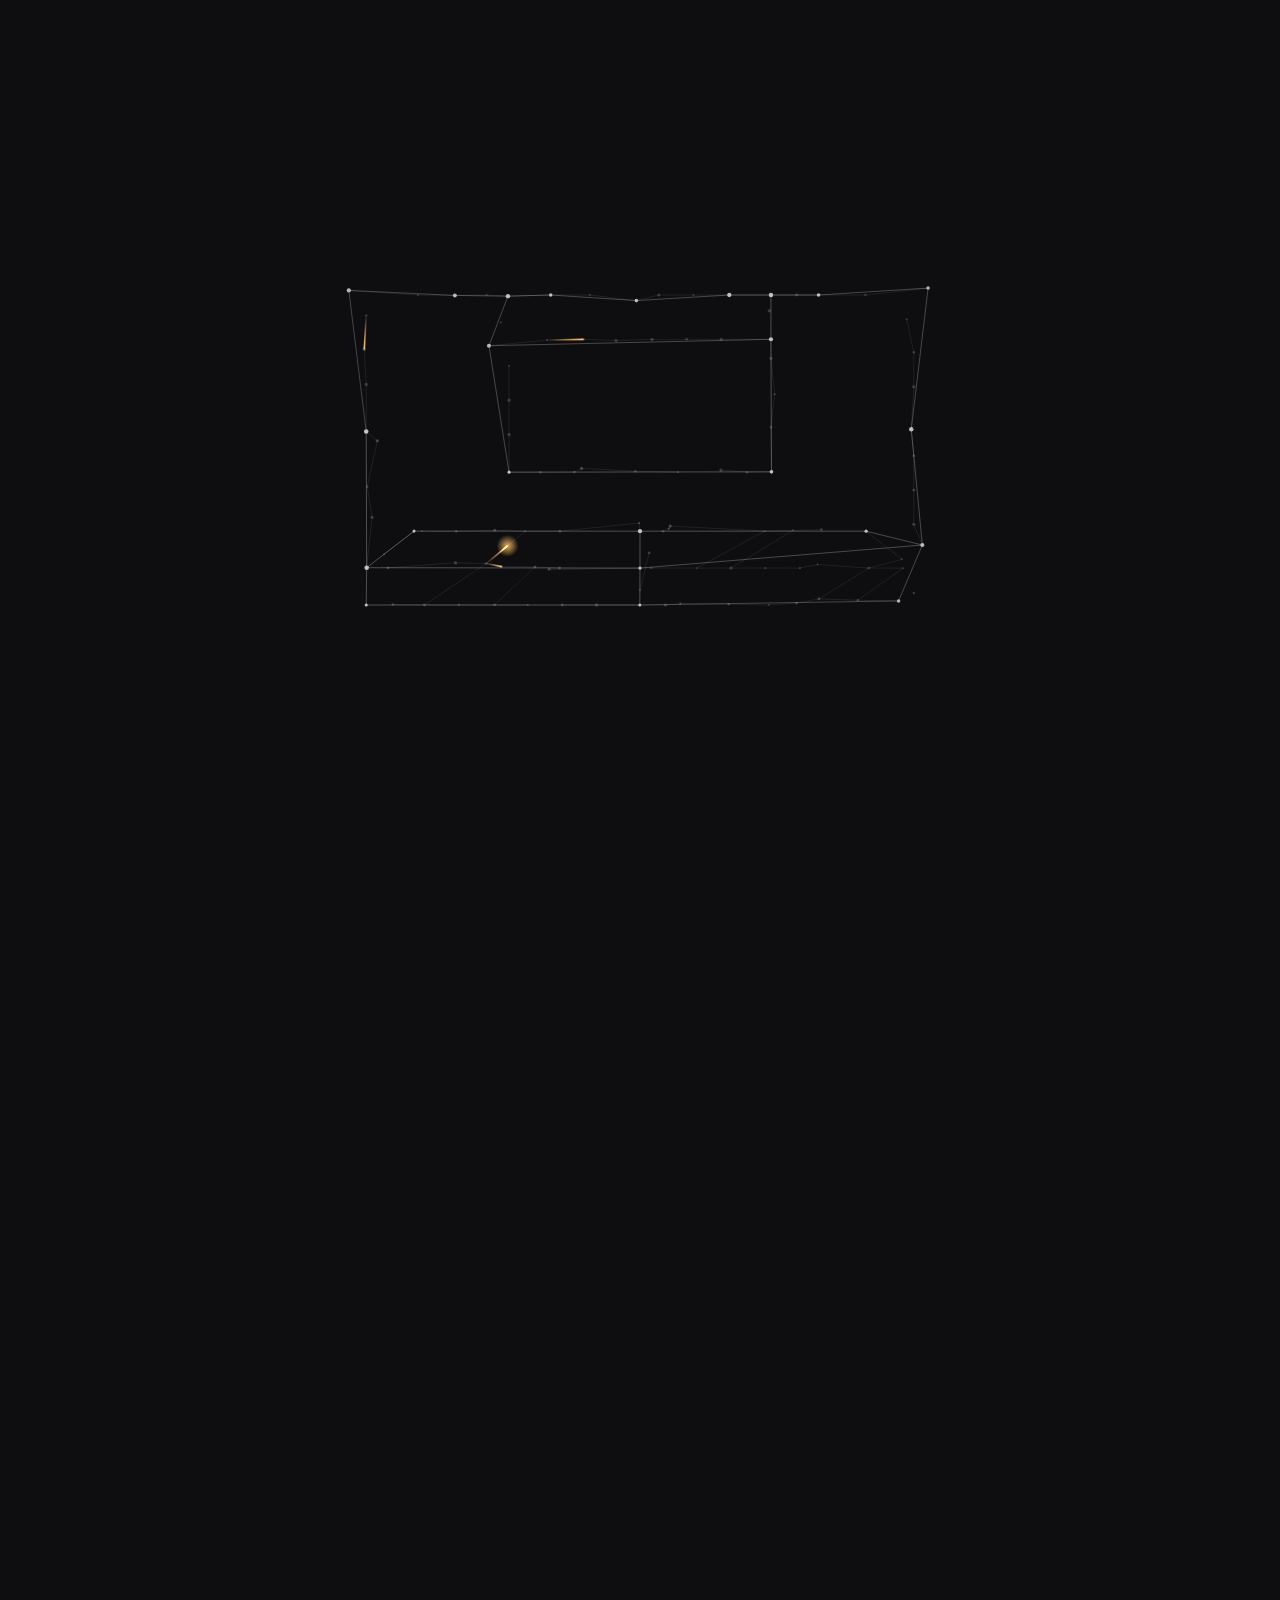
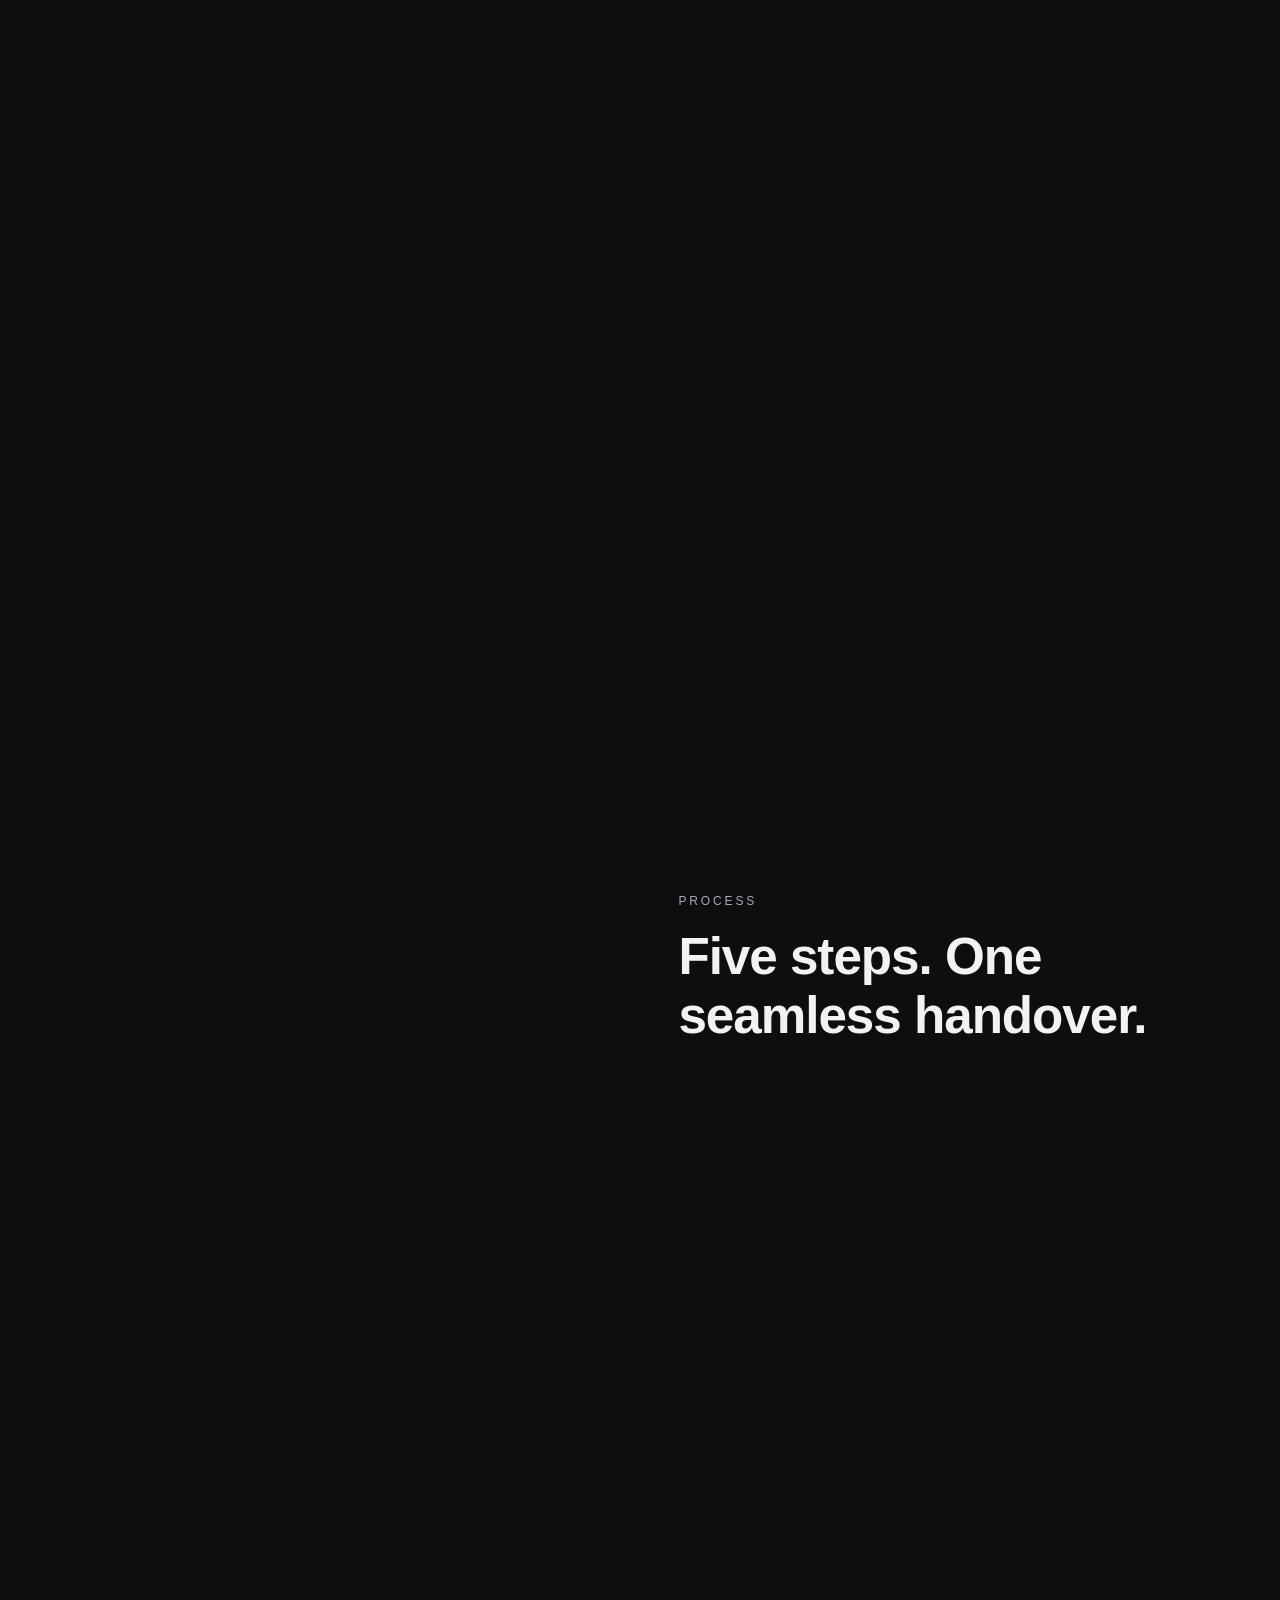
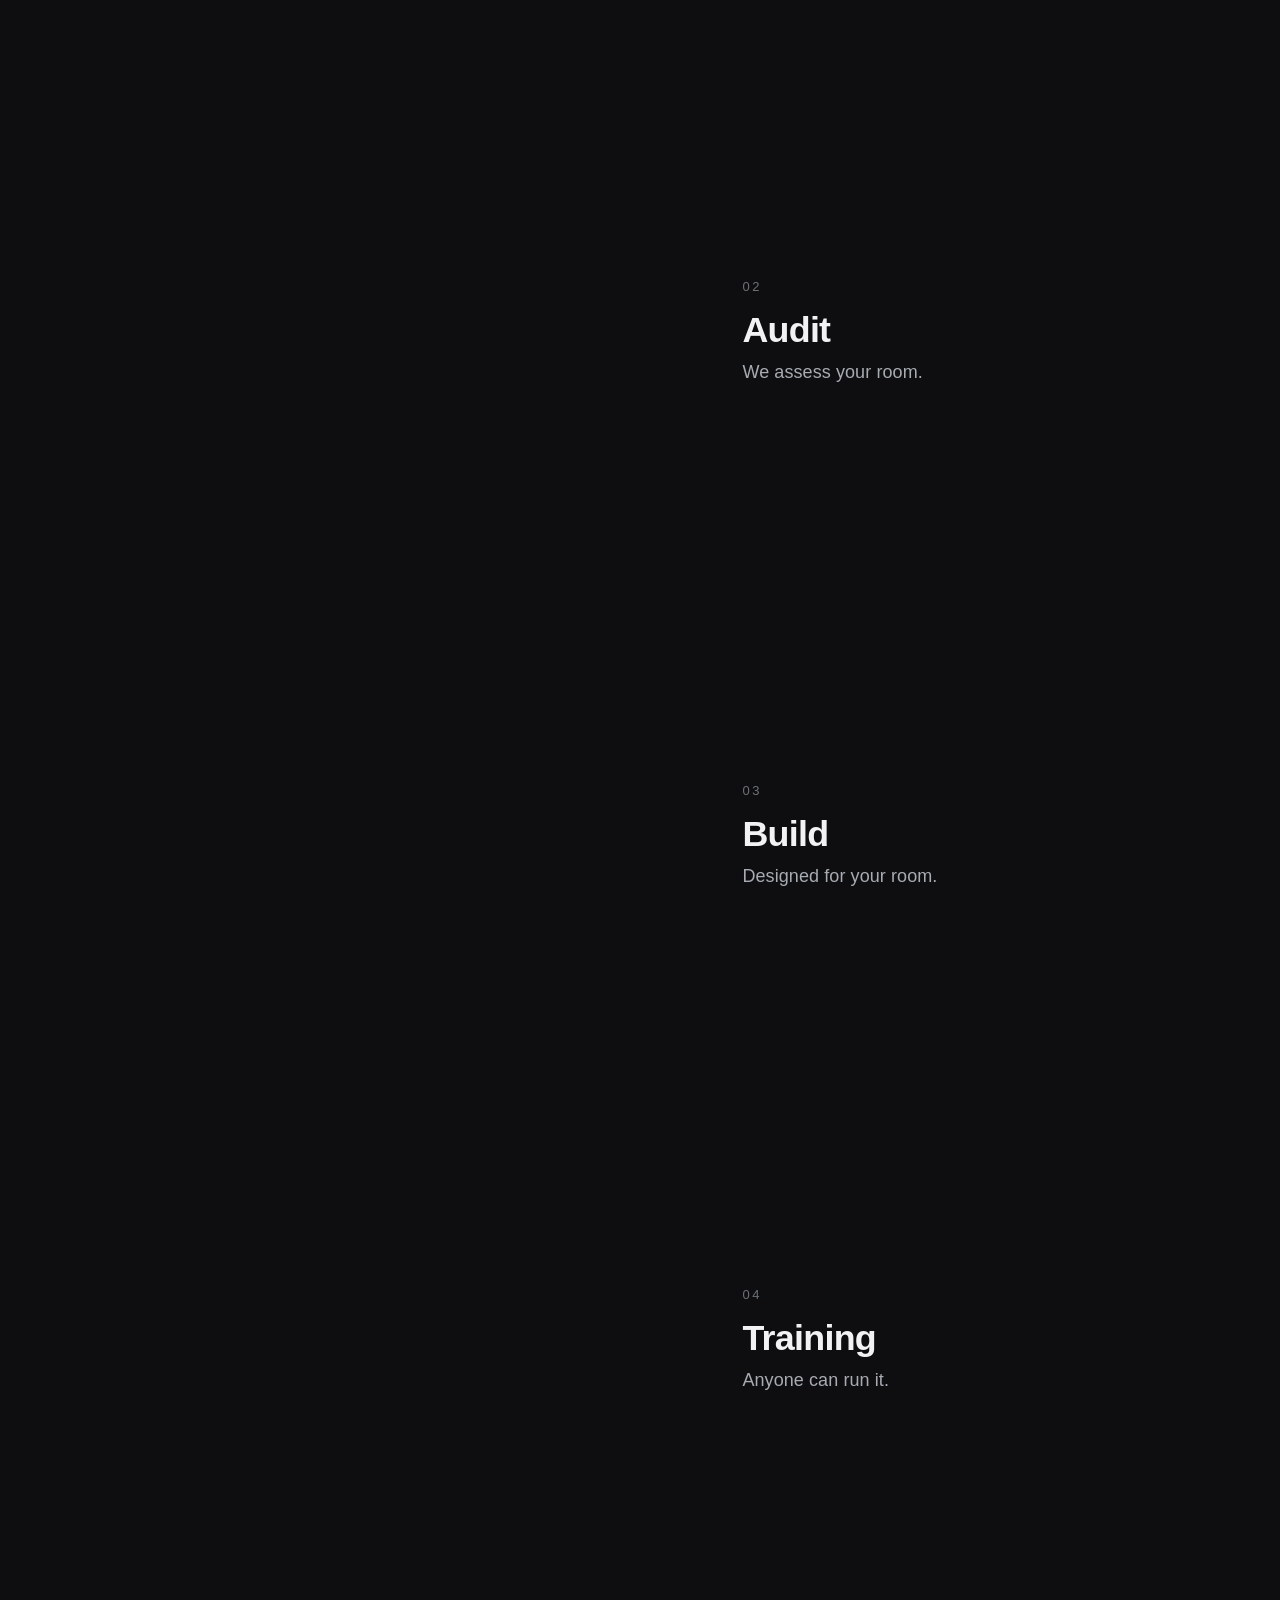
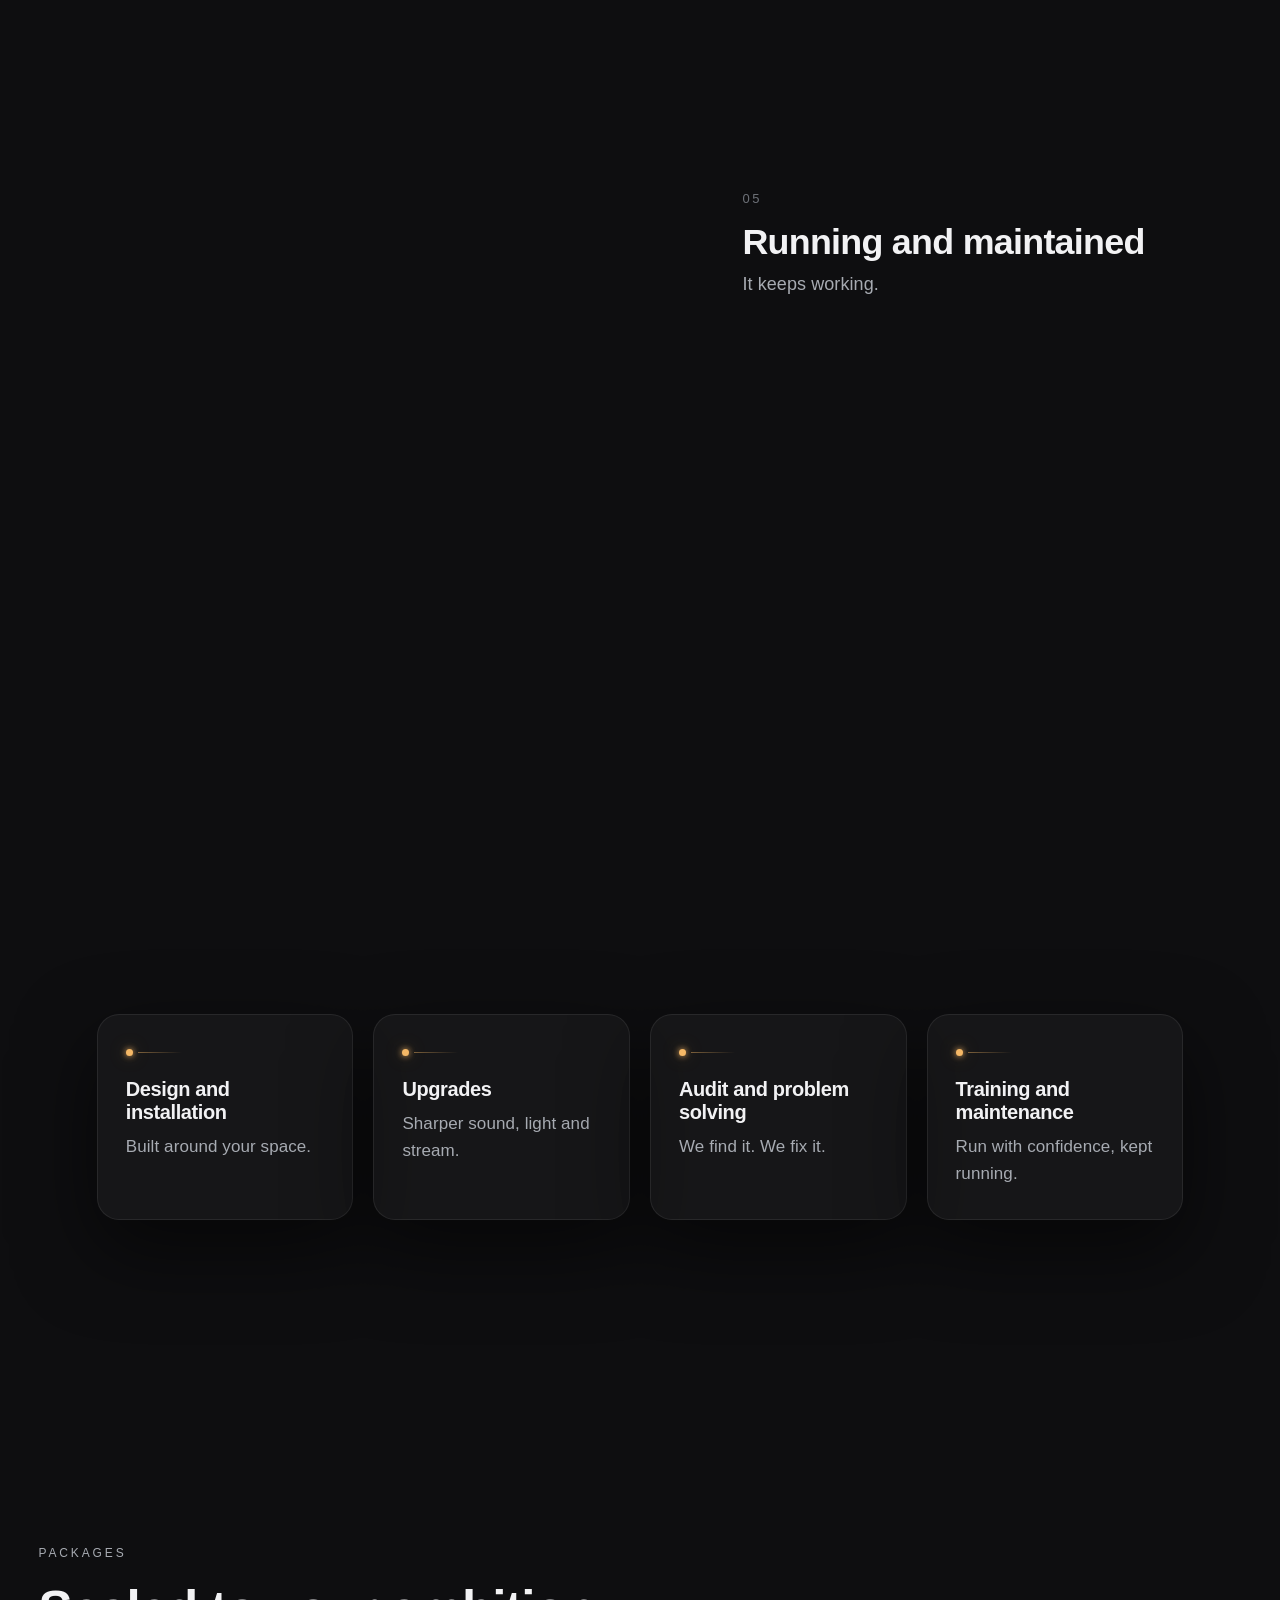
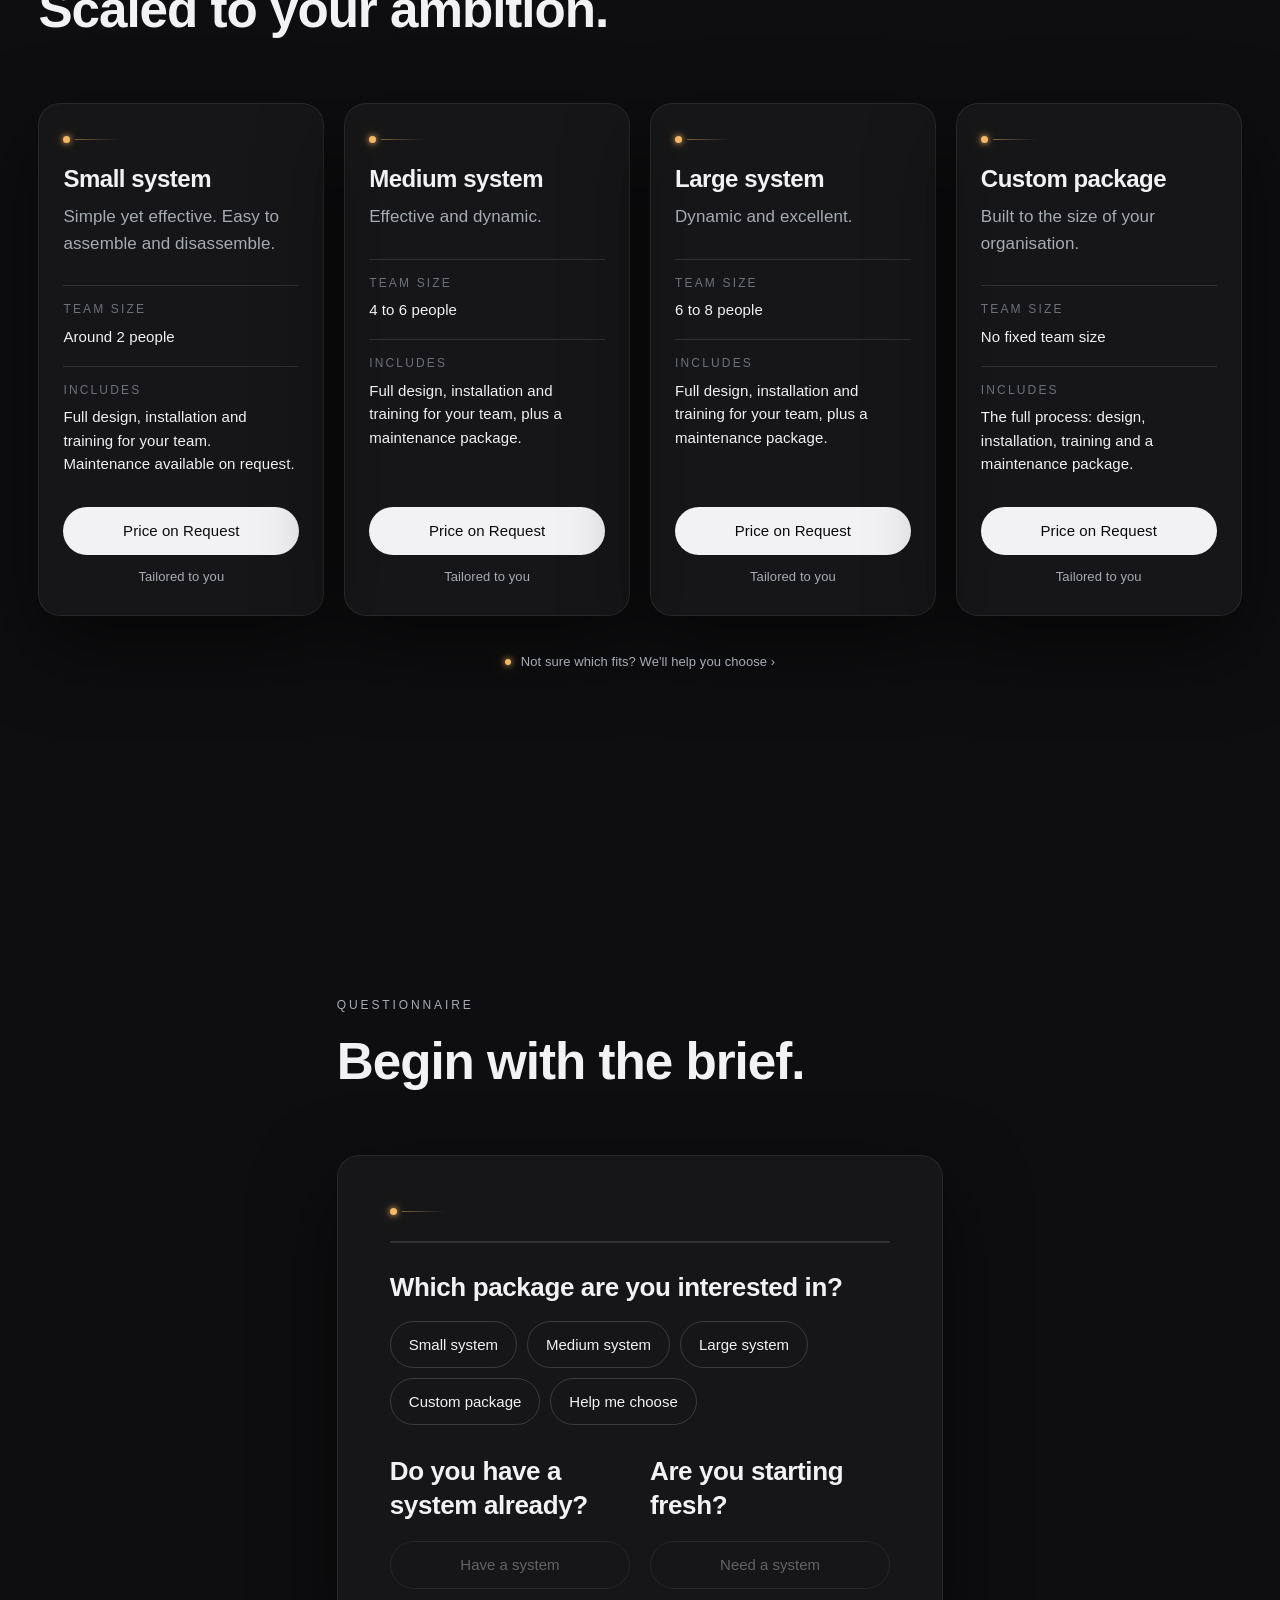
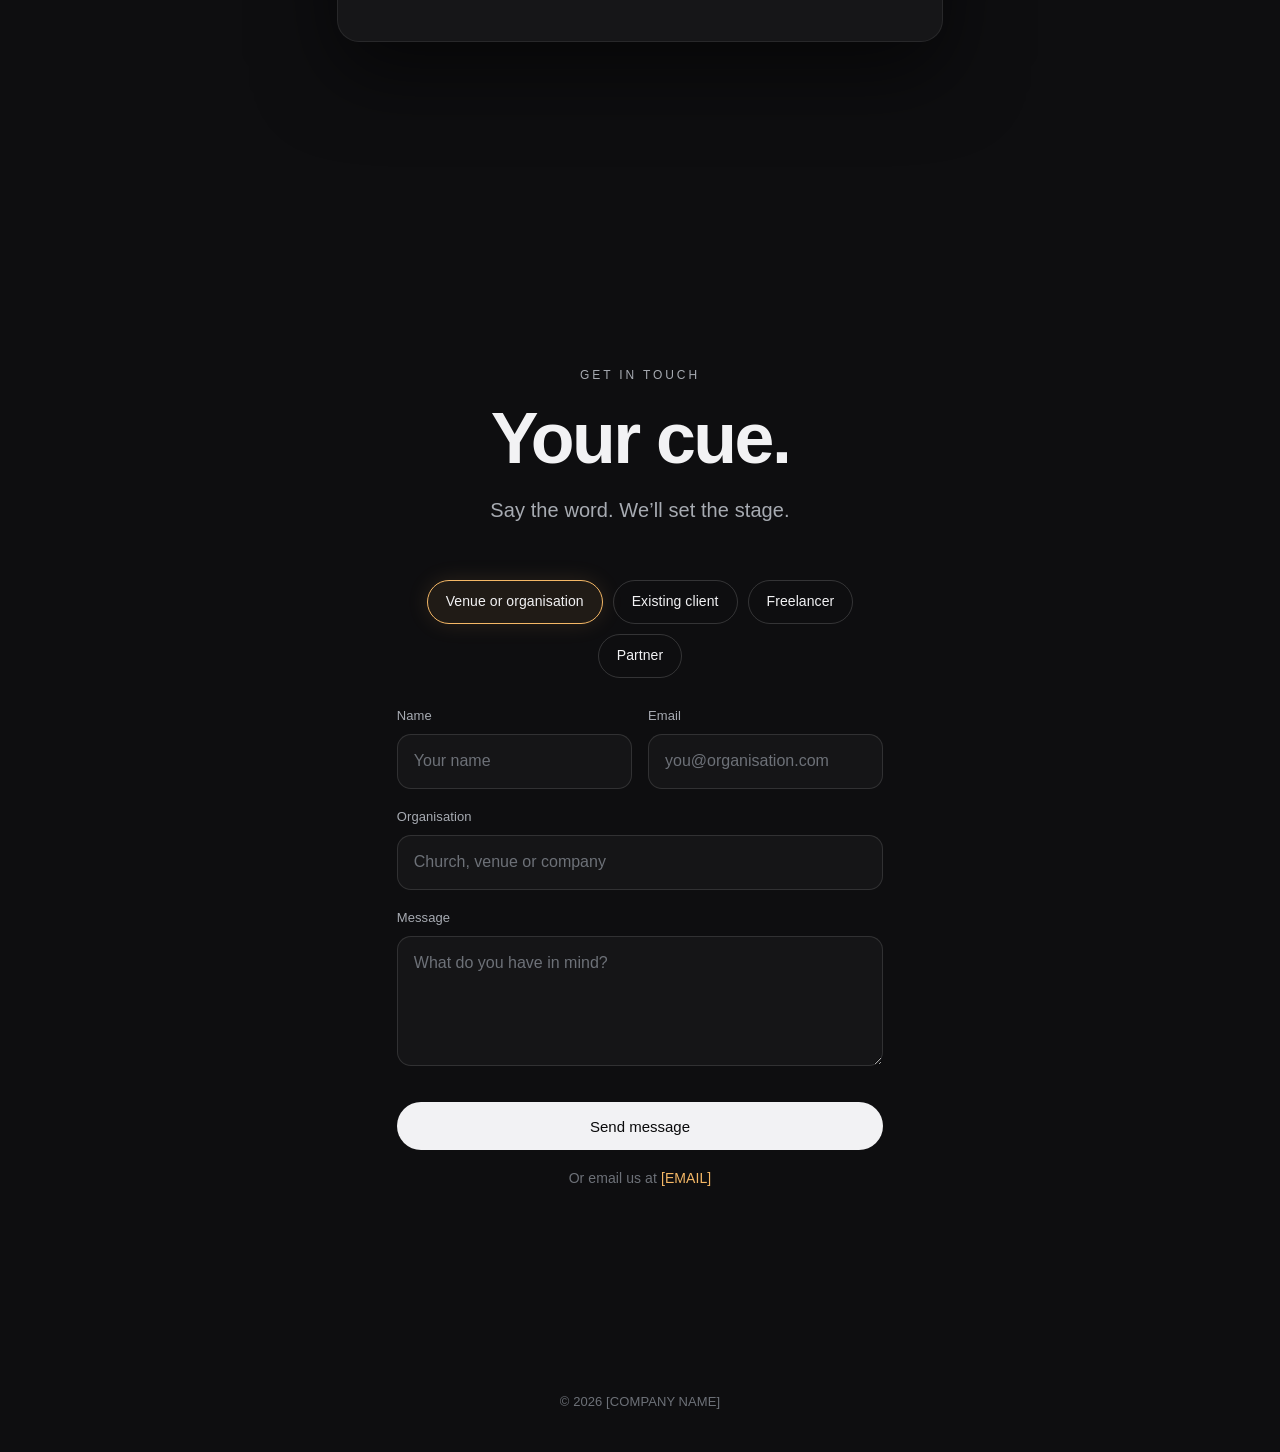
==== commit 950cfb3d: "updated stages animation" ====
--- a/index.html
+++ b/index.html
@@ -7,7 +7,7 @@
   <meta name="description" content="[COMPANY NAME]: professional audio, lighting, video and livestream systems, designed, installed and maintained.">
   <meta name="theme-color" content="#0e0e10">
   <script>document.documentElement.classList.add('js');</script>
-  <link rel="stylesheet" href="css/style.css?v=42">
+  <link rel="stylesheet" href="css/style.css?v=55">
 </head>
 <!--
   data-quote-button="on" shows a "Get a Quote" button beside the menu icon.
@@ -425,8 +425,8 @@
     <p>&copy; <span data-year></span> [COMPANY NAME]</p>
   </footer>
 
-  <script src="js/network.js?v=42"></script>
-  <script src="js/questionnaire.js?v=42"></script>
-  <script src="js/main.js?v=42"></script>
+  <script src="js/network.js?v=55"></script>
+  <script src="js/questionnaire.js?v=55"></script>
+  <script src="js/main.js?v=55"></script>
 </body>
 </html>
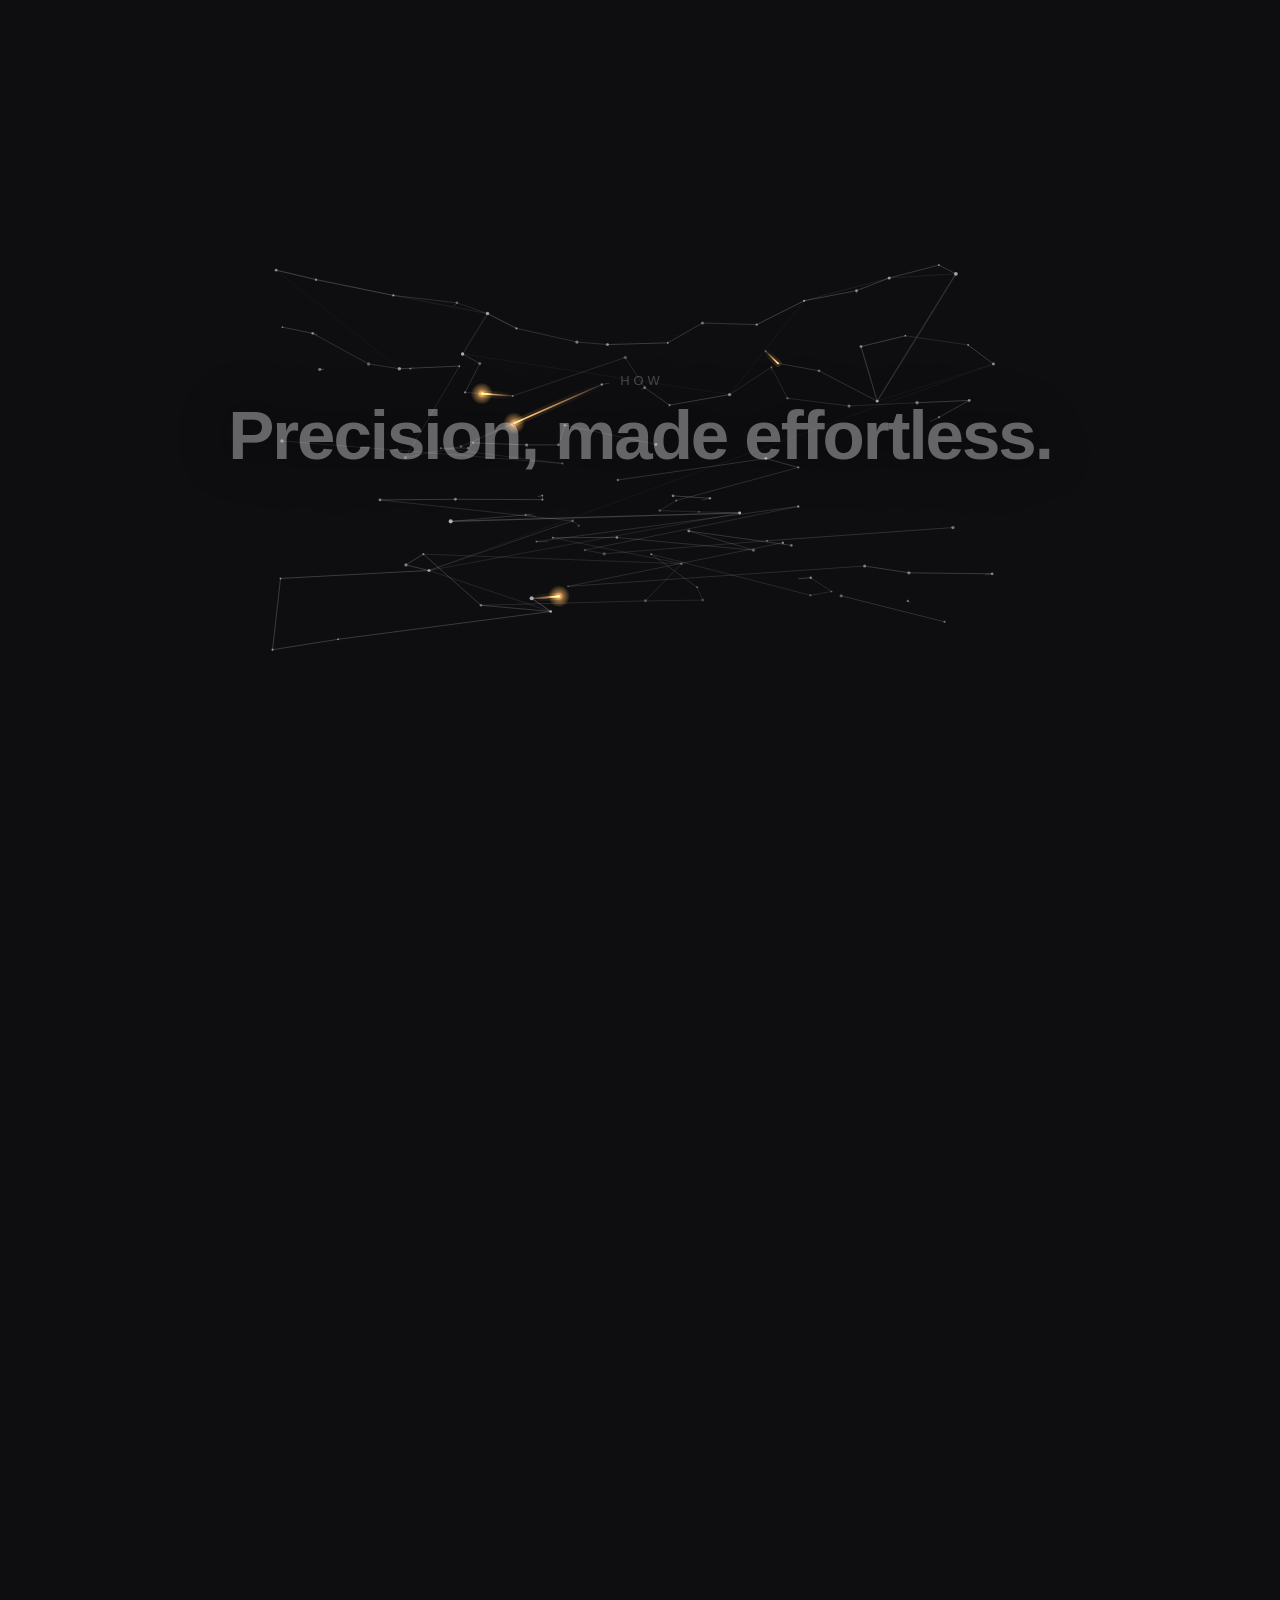
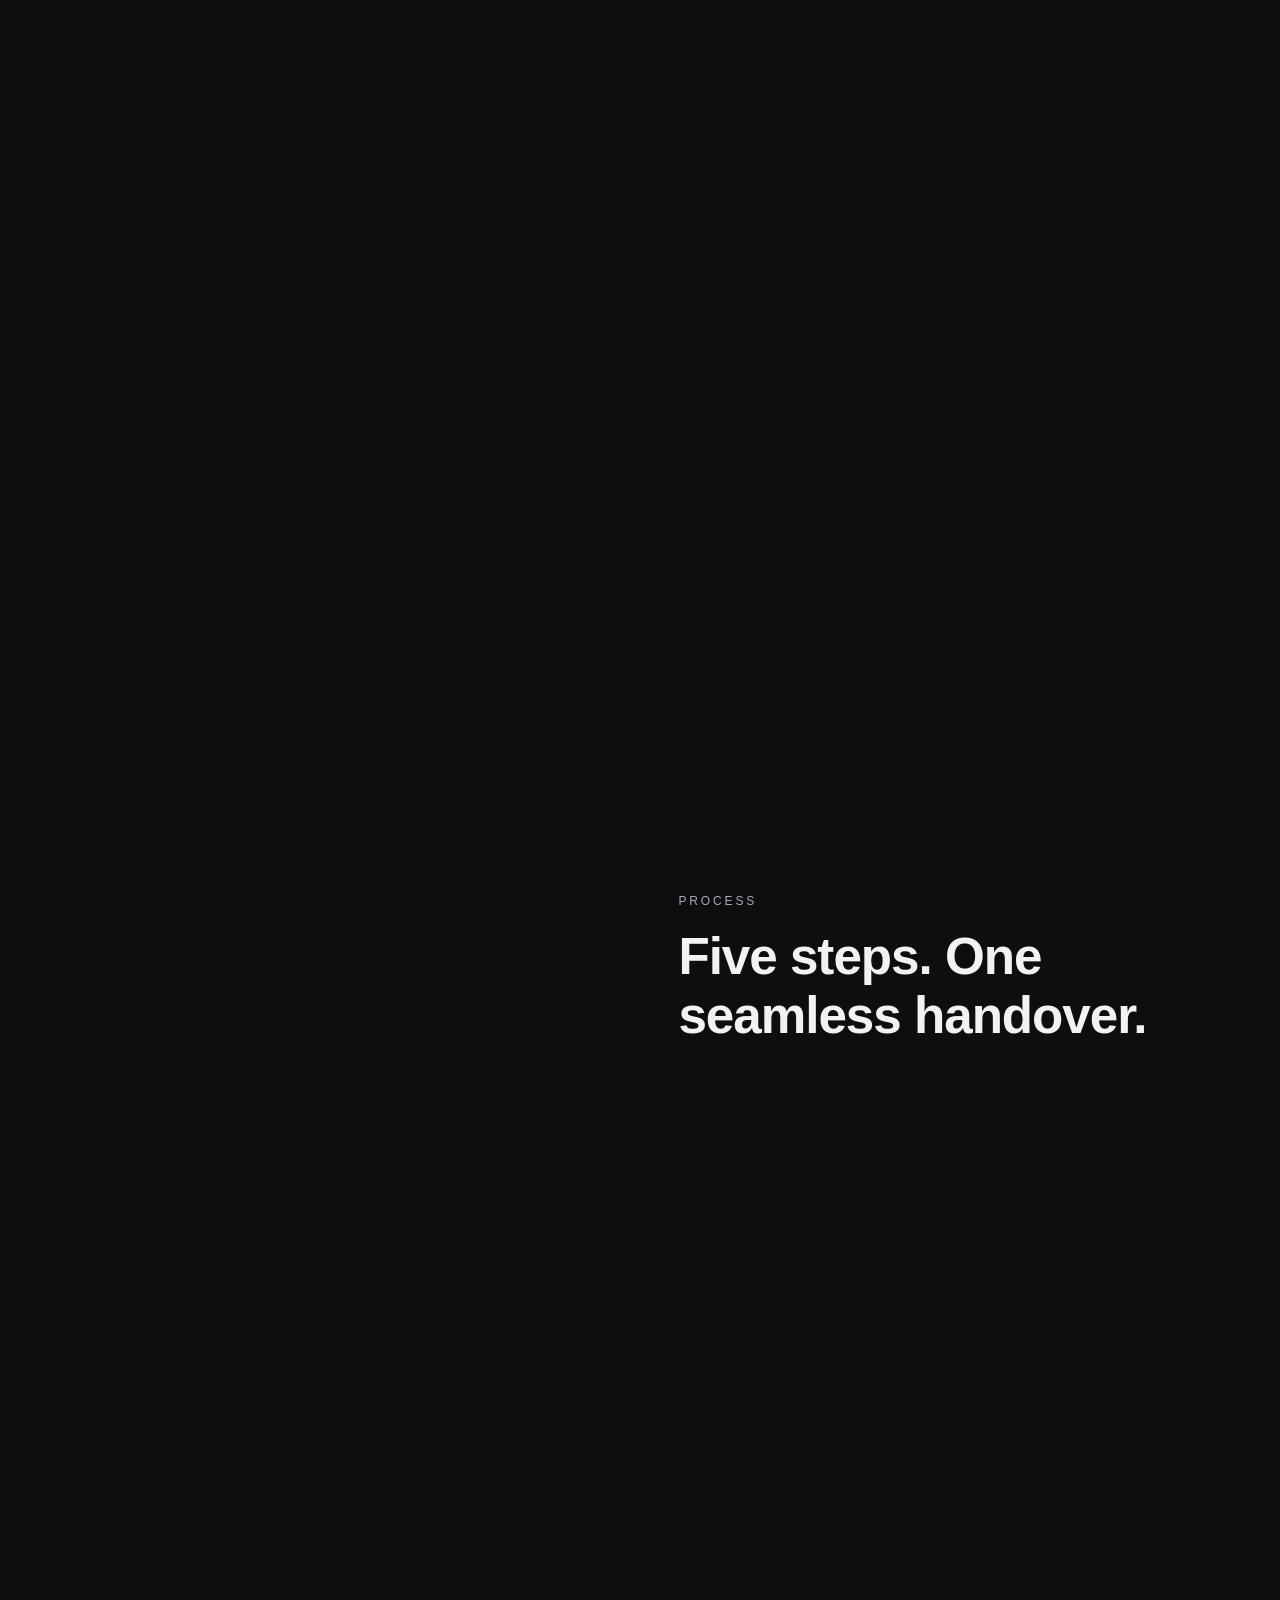
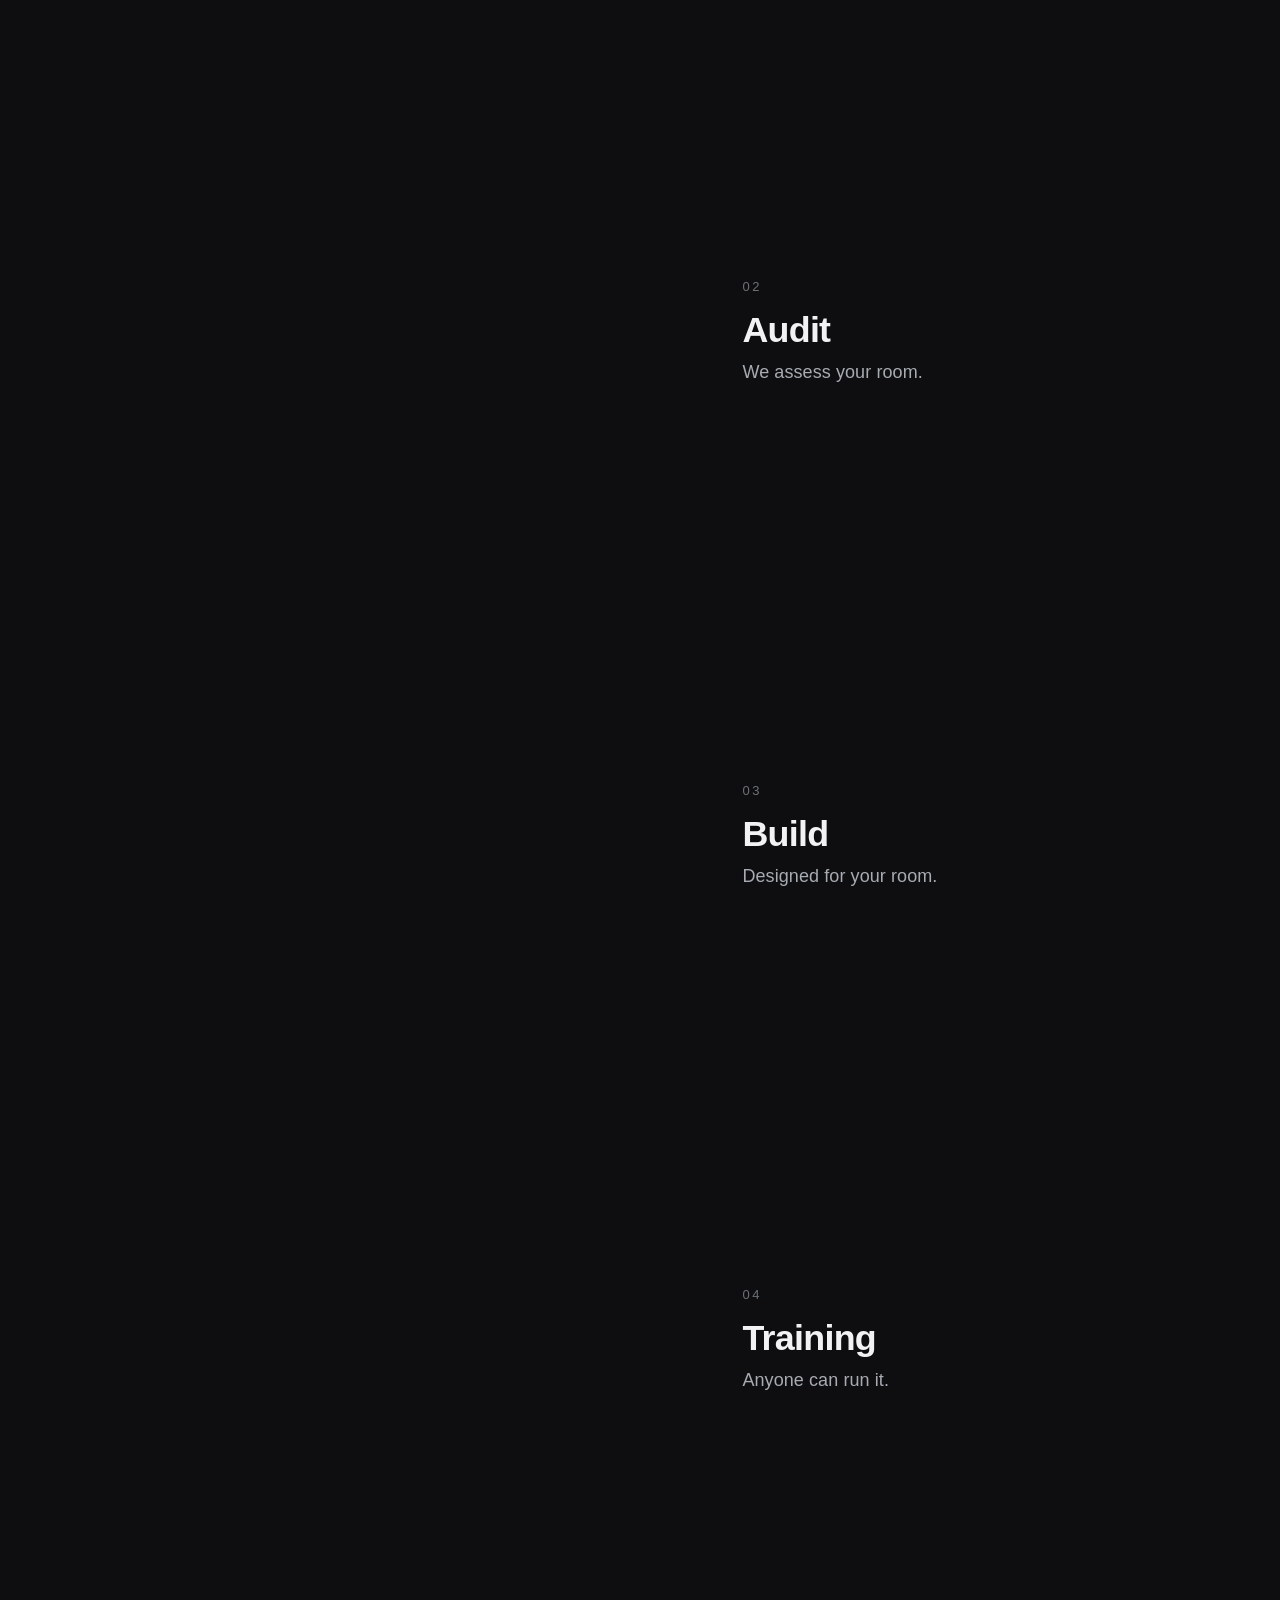
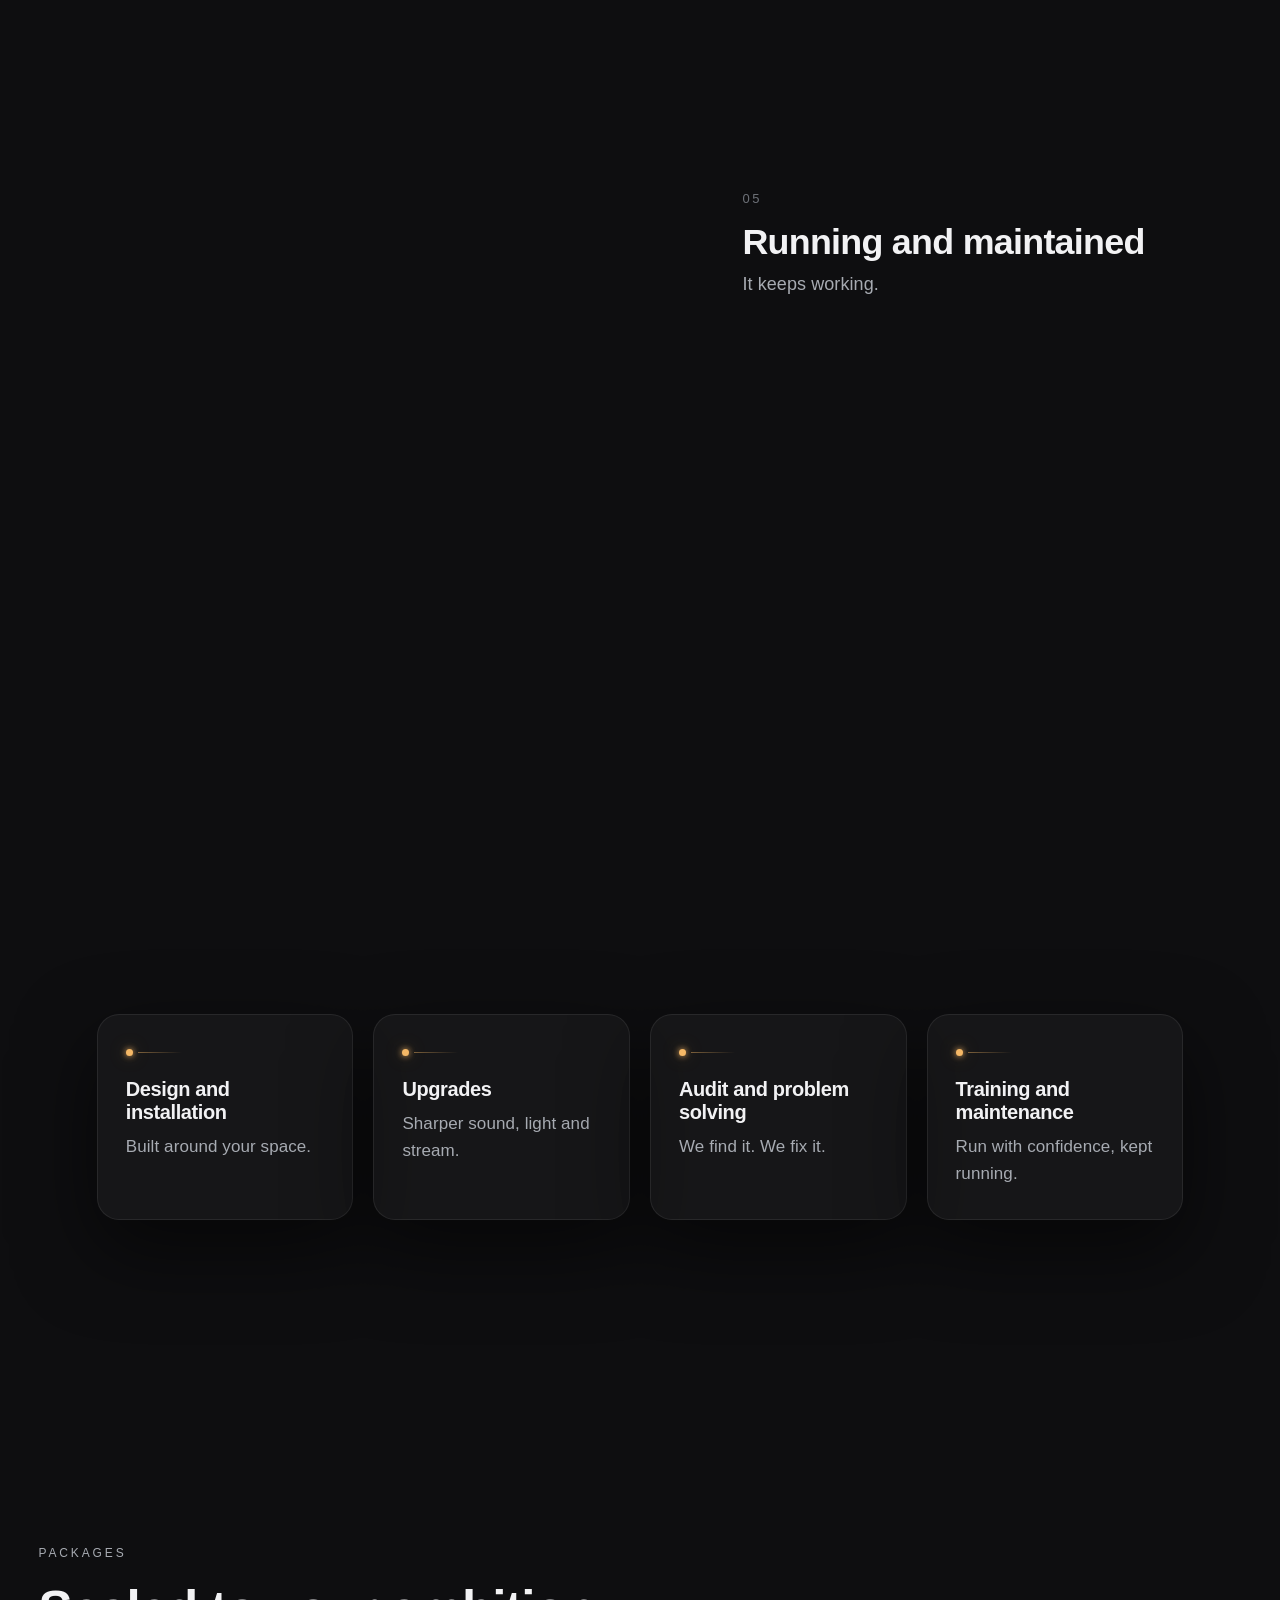
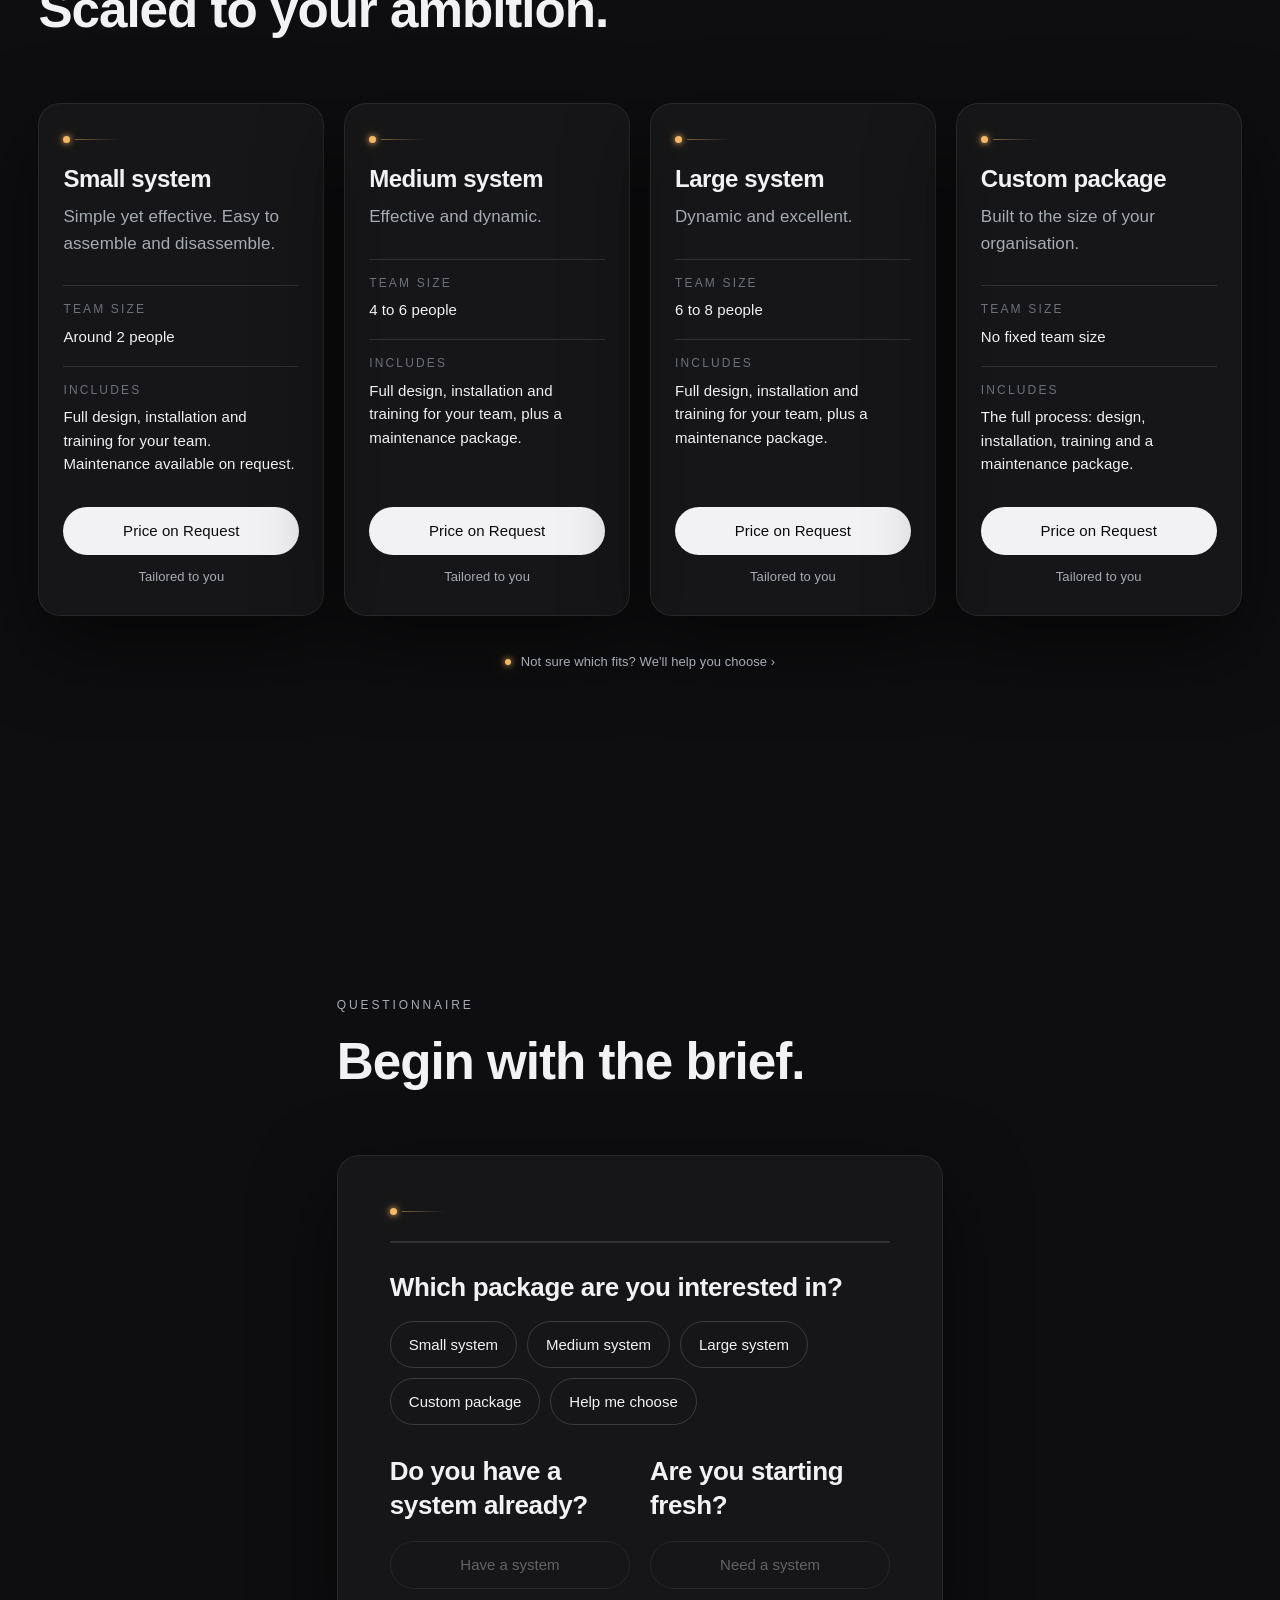
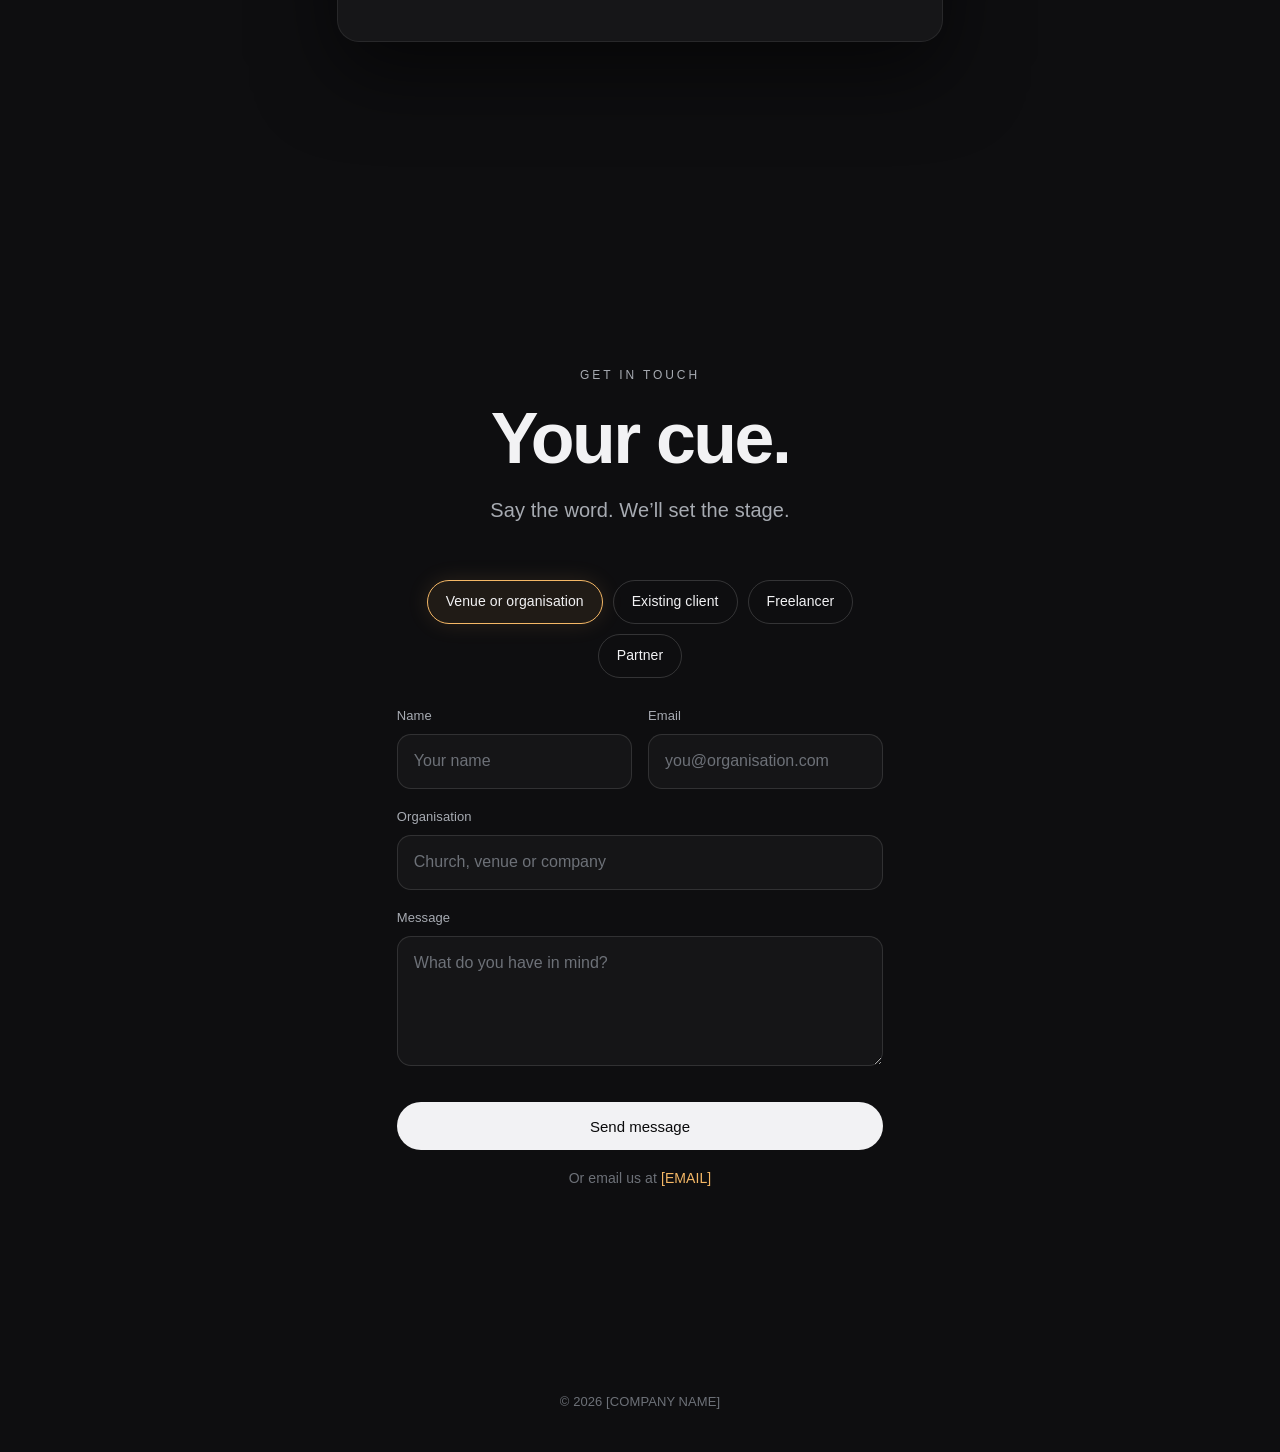
==== commit ec5c8b34: "updated stages animation" ====
--- a/index.html
+++ b/index.html
@@ -7,7 +7,7 @@
   <meta name="description" content="[COMPANY NAME]: professional audio, lighting, video and livestream systems, designed, installed and maintained.">
   <meta name="theme-color" content="#0e0e10">
   <script>document.documentElement.classList.add('js');</script>
-  <link rel="stylesheet" href="css/style.css?v=55">
+  <link rel="stylesheet" href="css/style.css?v=57">
 </head>
 <!--
   data-quote-button="on" shows a "Get a Quote" button beside the menu icon.
@@ -425,8 +425,8 @@
     <p>&copy; <span data-year></span> [COMPANY NAME]</p>
   </footer>
 
-  <script src="js/network.js?v=55"></script>
-  <script src="js/questionnaire.js?v=55"></script>
-  <script src="js/main.js?v=55"></script>
+  <script src="js/network.js?v=57"></script>
+  <script src="js/questionnaire.js?v=57"></script>
+  <script src="js/main.js?v=57"></script>
 </body>
 </html>
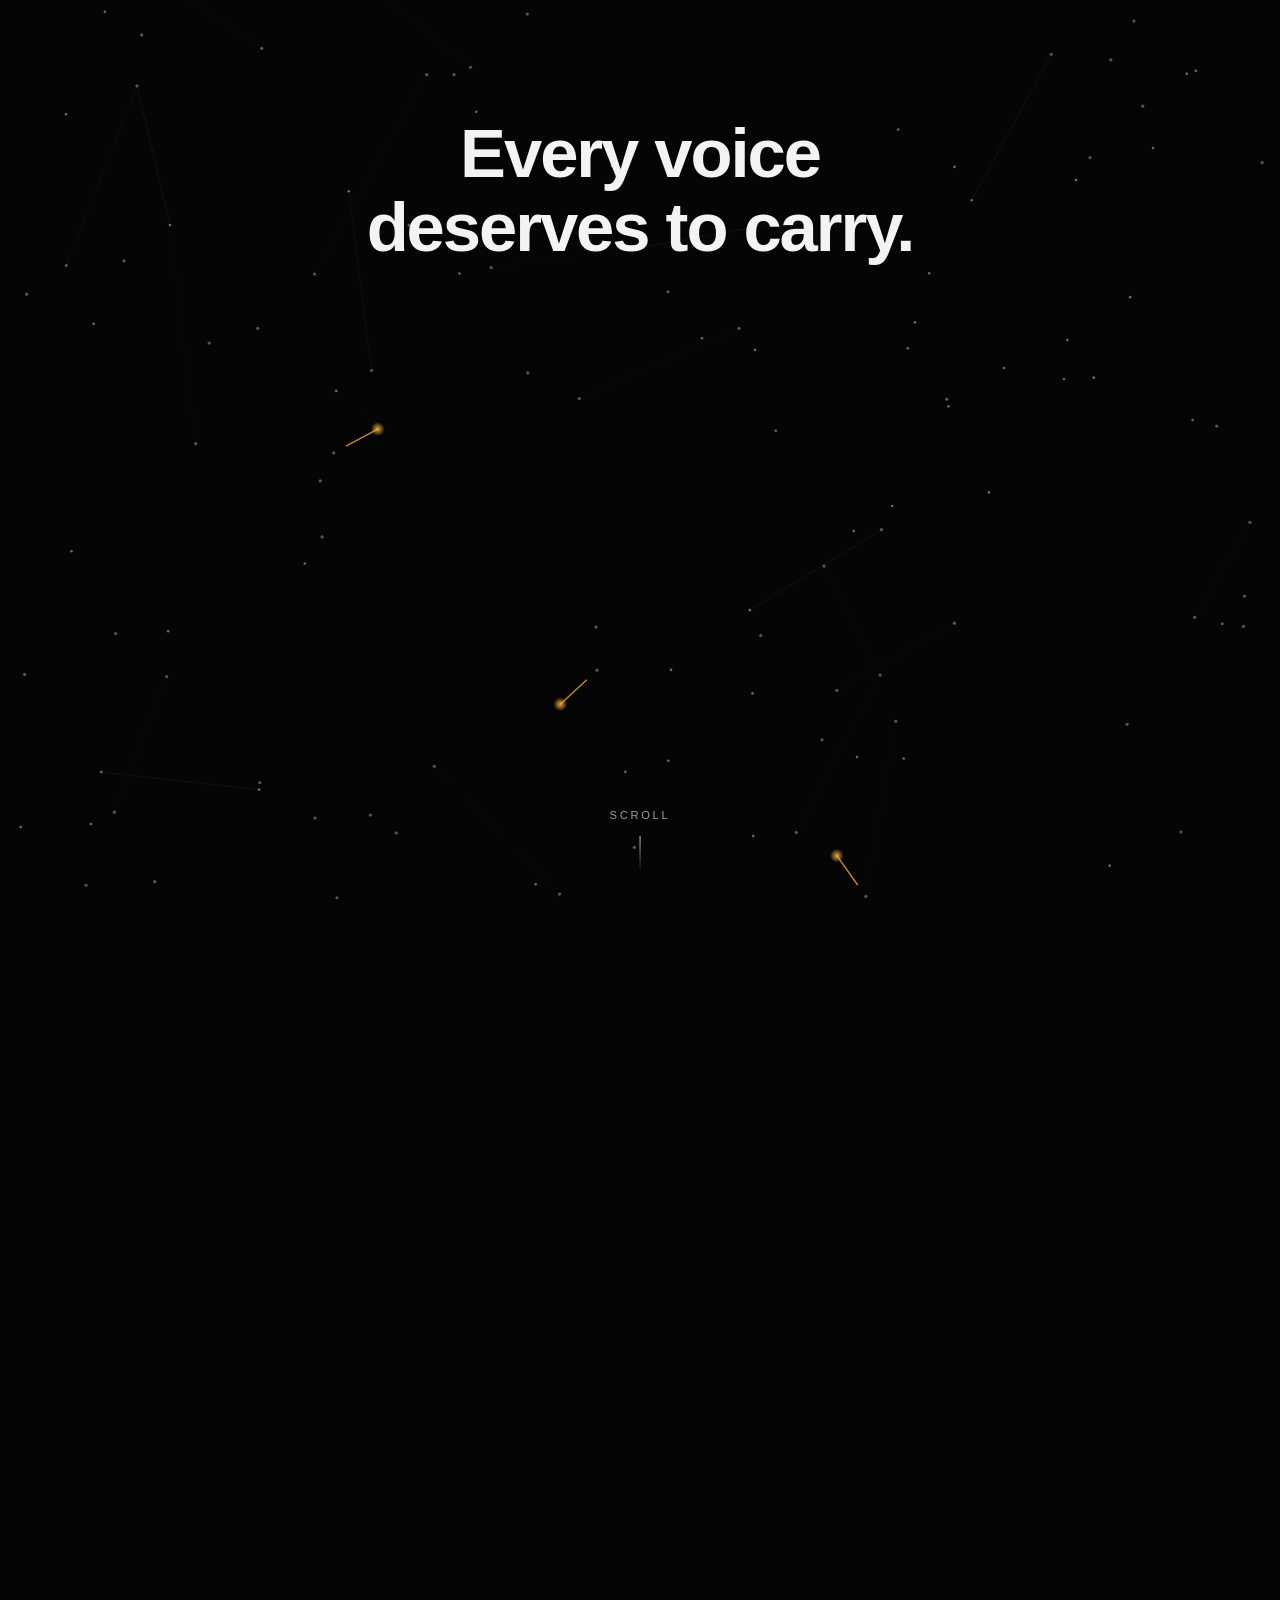
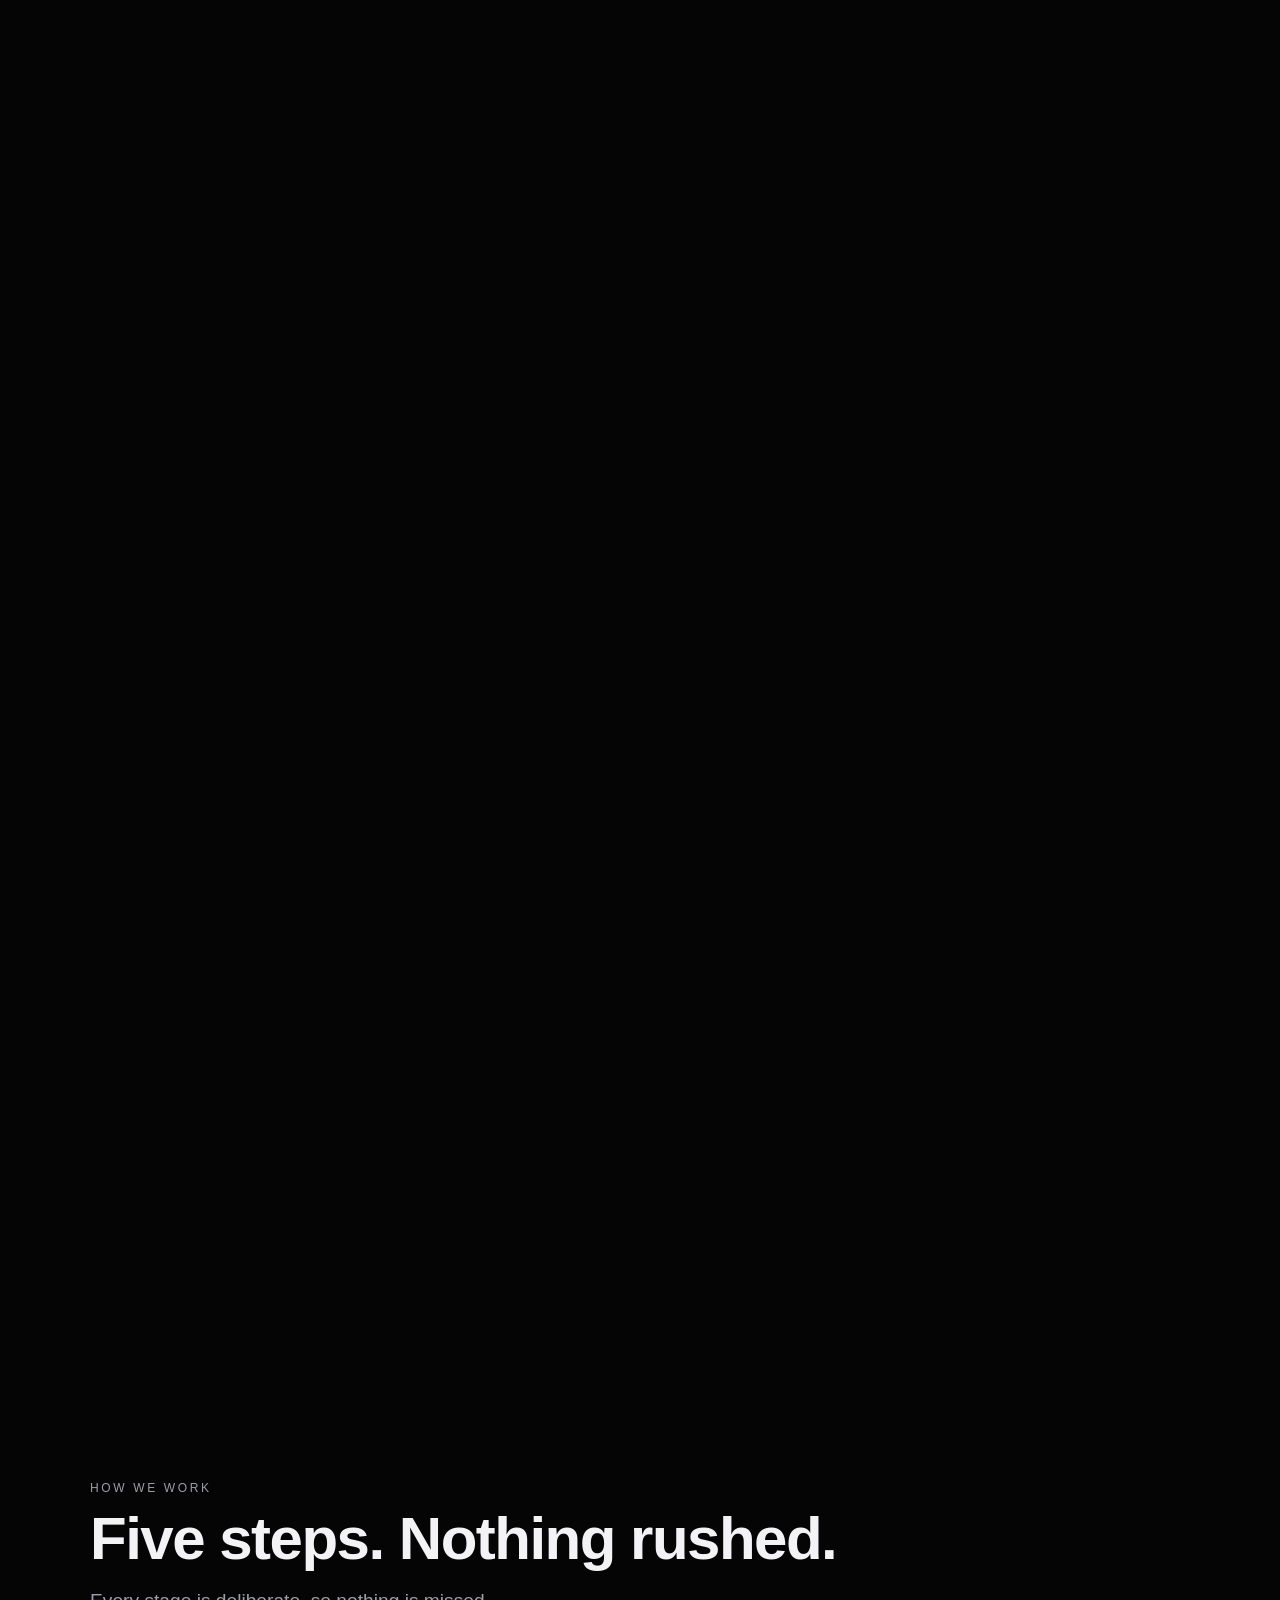
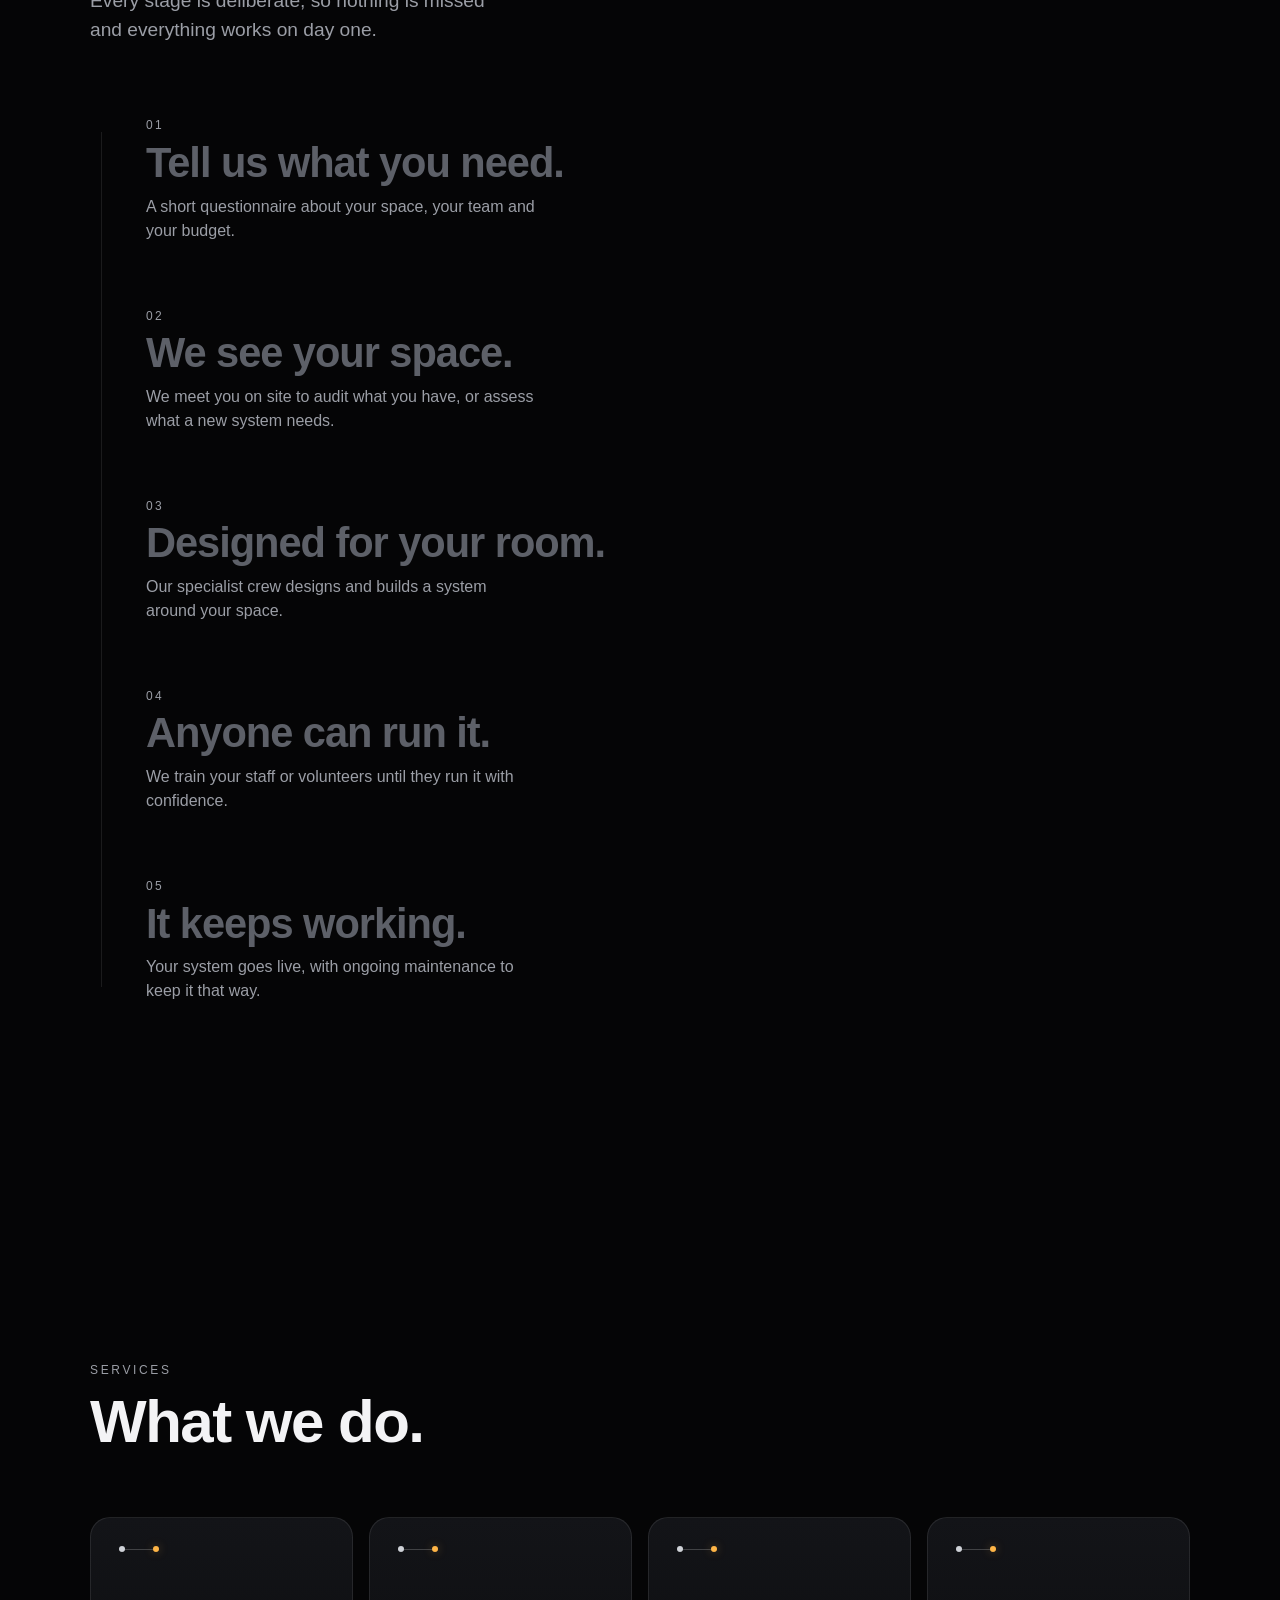
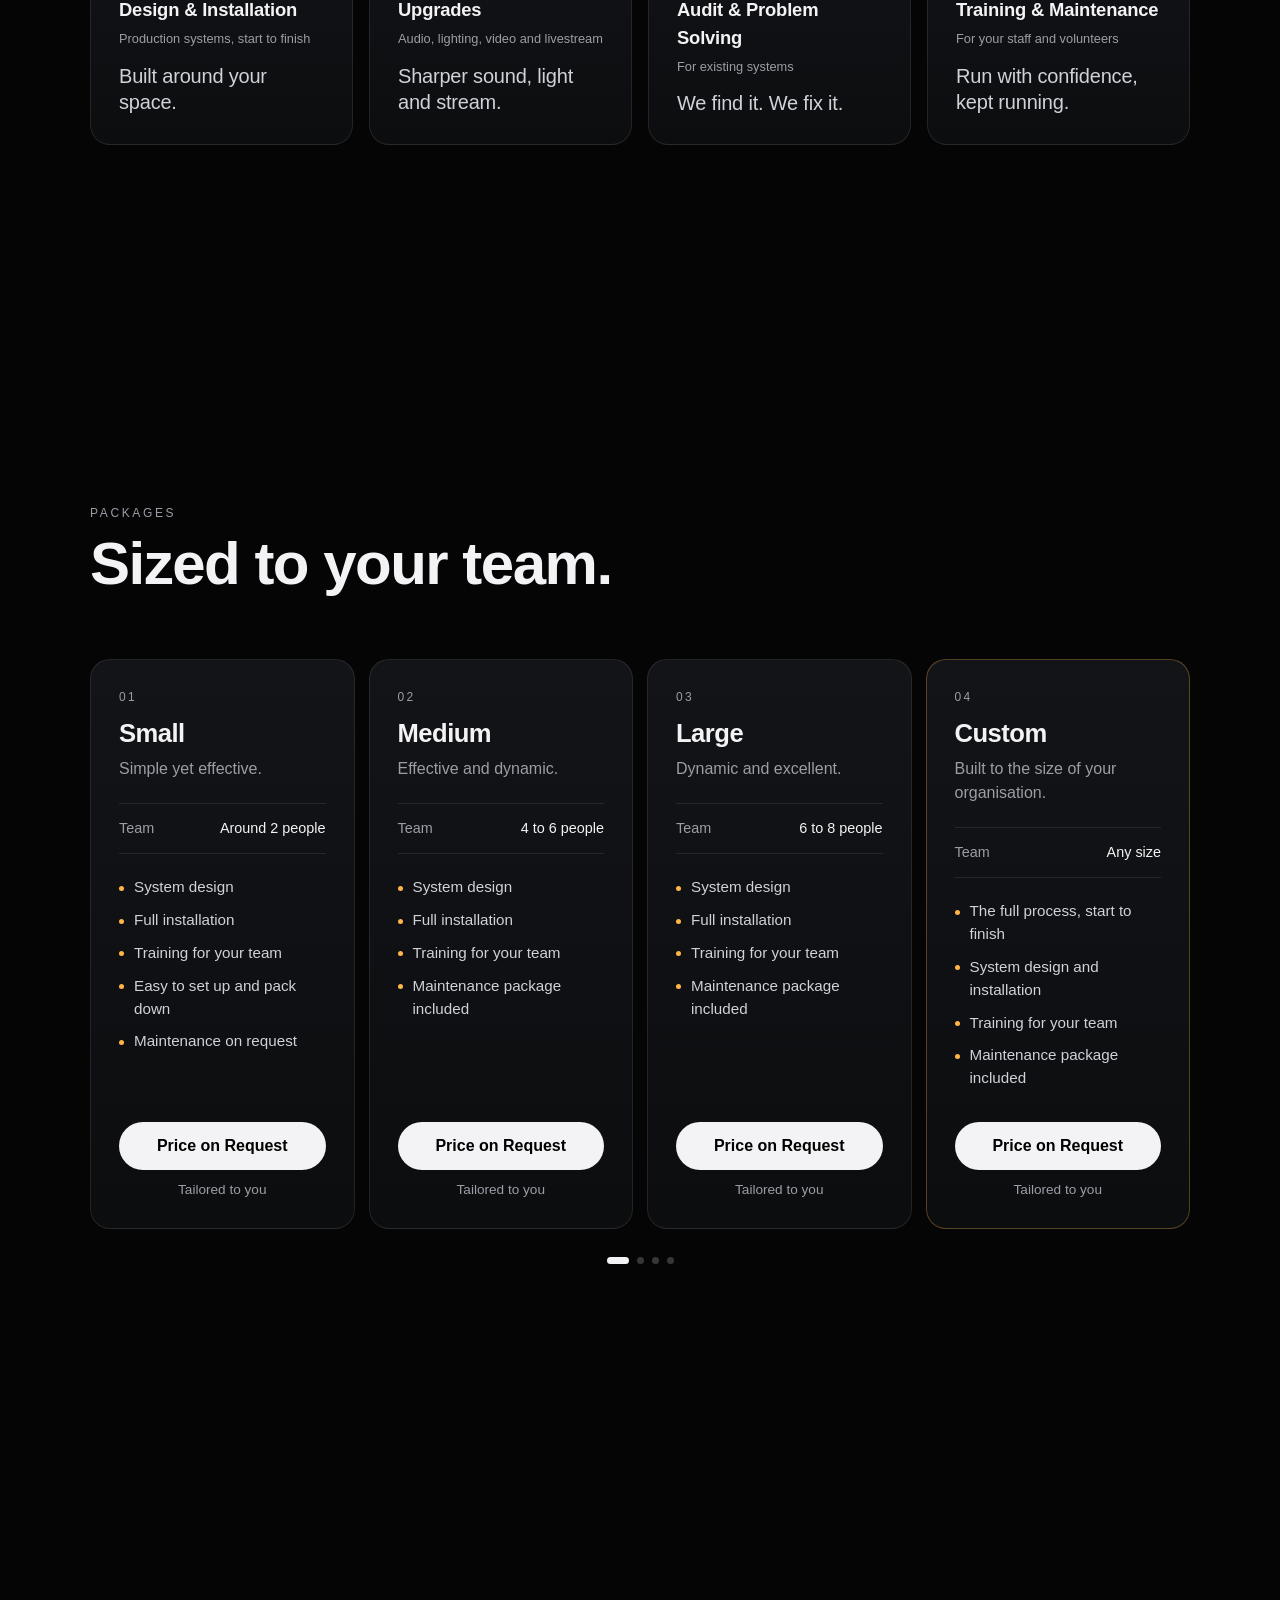
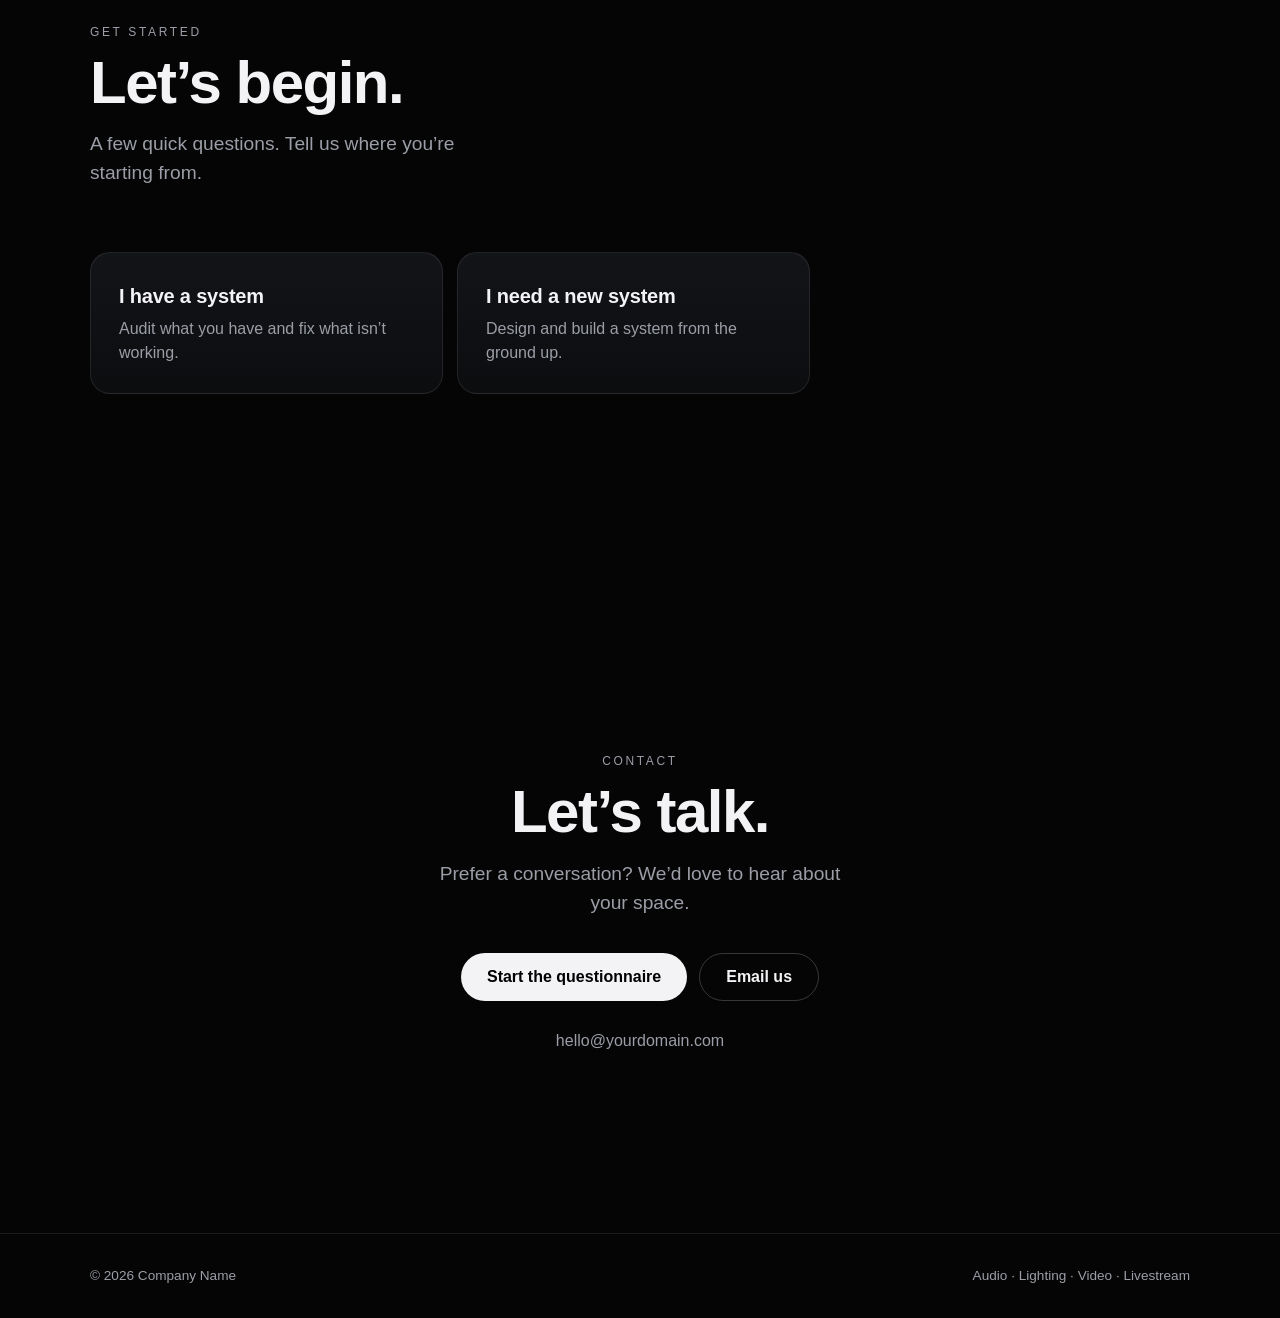
==== commit 5187970f: "Replace site with final plan version (Why/How/What intro, final section order) Co-Authored-By: Claud" ====
--- a/index.html
+++ b/index.html
@@ -1,432 +1,957 @@
 <!doctype html>
-<html lang="en-GB">
+<!--
+  Website: production systems company (pre-launch)
+  Single-file build: all HTML, CSS and JS are in this file.
+
+  BEFORE LAUNCH, edit the CONFIG object at the top of the <script> near the bottom:
+    - companyName  : replaces every "Company Name" placeholder on the page
+    - email        : contact address shown on the site and used as the form fallback
+    - formEndpoint : a form service URL (e.g. a Formspree endpoint). If left empty,
+                     questionnaire answers open in the visitor's email app instead.
+
+  Page order: Intro (Why / How / What + dots-and-lines stage animation)
+              → Client process → Services → Packages → Questionnaire → Contact
+-->
+<html lang="en-GB" class="no-js">
 <head>
-  <meta charset="utf-8">
-  <meta name="viewport" content="width=device-width, initial-scale=1, viewport-fit=cover">
-  <title>[COMPANY NAME]</title>
-  <meta name="description" content="[COMPANY NAME]: professional audio, lighting, video and livestream systems, designed, installed and maintained.">
-  <meta name="theme-color" content="#0e0e10">
-  <script>document.documentElement.classList.add('js');</script>
-  <link rel="stylesheet" href="css/style.css?v=57">
+<meta charset="utf-8">
+<meta name="viewport" content="width=device-width, initial-scale=1, viewport-fit=cover">
+<title>Company Name · Production Systems</title>
+<meta name="description" content="Professional audio, lighting, video and livestream systems. Designed, installed, and engineered for effortless operation.">
+<meta name="theme-color" content="#050506">
+<style>
+  :root{
+    --bg:#050506;
+    --surface:#0c0d0f;
+    --surface-2:#131418;
+    --line:rgba(255,255,255,.09);
+    --line-strong:rgba(255,255,255,.2);
+    --text:#f3f3f5;
+    --muted:#9b9ea6;
+    --silver:#cfd2d8;
+    --amber:#ffb547;
+    --amber-glow:rgba(255,181,71,.35);
+    --radius:20px;
+    --gutter:16px;
+    --max:1180px;
+    --font:-apple-system,BlinkMacSystemFont,"SF Pro Display","Helvetica Neue",Inter,"Segoe UI",Roboto,Arial,sans-serif;
+  }
+  @media (min-width:768px){:root{--gutter:40px}}
+
+  *{box-sizing:border-box;margin:0;padding:0}
+  html{scroll-behavior:smooth;-webkit-text-size-adjust:100%}
+  @media (prefers-reduced-motion:reduce){html{scroll-behavior:auto}}
+  body{background:var(--bg);color:var(--text);font-family:var(--font);line-height:1.5;-webkit-font-smoothing:antialiased;overflow-x:hidden}
+  a{color:inherit}
+  button{font:inherit;color:inherit;background:none;border:0;cursor:pointer}
+  :focus-visible{outline:2px solid var(--amber);outline-offset:3px}
+  .sr-only{position:absolute;width:1px;height:1px;overflow:hidden;clip:rect(0 0 0 0);white-space:nowrap}
+
+  .wrap{width:100%;max-width:var(--max);margin:0 auto;padding:0 var(--gutter)}
+  section.block{padding:clamp(96px,14vw,180px) 0}
+  .eyebrow{font-size:.75rem;letter-spacing:.22em;text-transform:uppercase;color:var(--muted)}
+  .section-title{font-size:clamp(2.1rem,5.2vw,3.75rem);font-weight:600;letter-spacing:-.025em;line-height:1.04;margin:.7rem 0 1rem}
+  .lede{color:var(--muted);font-size:clamp(1rem,1.5vw,1.2rem);max-width:38ch}
+
+  /* Reveal on scroll */
+  [data-reveal]{opacity:0;transform:translateY(24px);transition:opacity .9s cubic-bezier(.2,.7,.2,1),transform .9s cubic-bezier(.2,.7,.2,1);transition-delay:var(--d,0s)}
+  [data-reveal].in{opacity:1;transform:none}
+  .no-js [data-reveal]{opacity:1;transform:none}
+
+  /* ---------- Navigation (hamburger only, hidden over the intro) ---------- */
+  .nav-toggle{position:fixed;top:max(16px,env(safe-area-inset-top));right:16px;z-index:60;width:48px;height:48px;border-radius:50%;
+    background:rgba(20,21,24,.6);-webkit-backdrop-filter:blur(14px);backdrop-filter:blur(14px);border:1px solid var(--line);
+    display:grid;place-items:center;opacity:0;pointer-events:none;transform:translateY(-8px);transition:opacity .5s,transform .5s}
+  .nav-toggle.show,.menu-open .nav-toggle{opacity:1;pointer-events:auto;transform:none}
+  .nav-toggle span,.nav-toggle span::before,.nav-toggle span::after{display:block;width:18px;height:1.5px;background:var(--text);transition:transform .3s,background .3s}
+  .nav-toggle span{position:relative}
+  .nav-toggle span::before,.nav-toggle span::after{content:"";position:absolute;left:0}
+  .nav-toggle span::before{top:-6px}
+  .nav-toggle span::after{top:6px}
+  .menu-open .nav-toggle span{background:transparent}
+  .menu-open .nav-toggle span::before{transform:translateY(6px) rotate(45deg)}
+  .menu-open .nav-toggle span::after{transform:translateY(-6px) rotate(-45deg)}
+  .menu{position:fixed;inset:0;z-index:50;background:rgba(5,5,6,.95);-webkit-backdrop-filter:blur(20px);backdrop-filter:blur(20px);
+    display:flex;flex-direction:column;justify-content:center;opacity:0;visibility:hidden;transition:opacity .4s,visibility .4s}
+  .menu-open .menu{opacity:1;visibility:visible}
+  .menu .brand{position:absolute;top:max(28px,env(safe-area-inset-top));left:var(--gutter);font-weight:600;letter-spacing:.02em}
+  .menu ul{list-style:none}
+  .menu a{display:inline-block;text-decoration:none;font-size:clamp(2.1rem,7vw,4rem);font-weight:600;letter-spacing:-.025em;padding:.2rem 0;color:var(--muted);transition:color .2s}
+  .menu a:hover,.menu a:focus-visible{color:var(--text)}
+
+  /* ---------- Intro: Why / How / What over the stage animation ---------- */
+  .intro{position:relative;height:500vh}
+  .intro-sticky{position:sticky;top:0;height:100vh;height:100svh;overflow:hidden}
+  #stage{position:absolute;inset:0;width:100%;height:100%;display:block}
+  .lines{position:absolute;left:0;right:0;top:13vh;top:13svh;text-align:center;pointer-events:none}
+  .line{position:absolute;left:0;right:0;padding:0 var(--gutter);opacity:0;will-change:opacity,transform}
+  .line p{font-size:clamp(1.9rem,5.4vw,4.3rem);font-weight:600;letter-spacing:-.03em;line-height:1.07;max-width:17ch;margin:0 auto}
+  .line .s2{display:block}
+  .line.what p{max-width:22ch}
+  .no-js .line{position:relative;opacity:1;margin-bottom:1.5rem}
+  .scroll-hint{position:absolute;bottom:max(28px,env(safe-area-inset-bottom));left:50%;transform:translateX(-50%);font-size:.7rem;letter-spacing:.24em;text-transform:uppercase;color:var(--muted);display:flex;flex-direction:column;align-items:center;gap:12px}
+  .scroll-hint i{width:1px;height:36px;background:linear-gradient(var(--silver),transparent);animation:hint 2.2s ease-in-out infinite;transform-origin:top}
+  @keyframes hint{0%{transform:scaleY(0)}50%{transform:scaleY(1);opacity:1}100%{transform:scaleY(1);opacity:0}}
+  #travel{position:fixed;inset:0;width:100vw;height:100vh;pointer-events:none;z-index:30}
+
+  /* ---------- Client process ---------- */
+  .process-list{position:relative;margin-top:72px;max-width:760px}
+  .process-steps{list-style:none}
+  .process-rail{position:absolute;left:11px;top:16px;bottom:16px;width:1px;background:var(--line)}
+  .process-rail::after{content:"";position:absolute;left:0;top:0;width:1px;height:calc(var(--fill,0) * 100%);background:linear-gradient(var(--amber),rgba(255,181,71,.35));box-shadow:0 0 12px var(--amber-glow)}
+  .step{position:relative;padding:0 0 64px 56px}
+  .step:last-child{padding-bottom:0}
+  .step-dot{position:absolute;left:5px;top:10px;width:13px;height:13px;border-radius:50%;background:var(--silver);opacity:0;transition:background .5s,box-shadow .5s}
+  .step-dot.arrived{opacity:1}
+  .step.lit .step-dot{background:var(--amber);box-shadow:0 0 0 5px rgba(255,181,71,.12),0 0 20px var(--amber-glow)}
+  .step-num{font-size:.75rem;letter-spacing:.2em;color:var(--muted)}
+  .step h3{font-size:clamp(1.6rem,3.6vw,2.6rem);font-weight:600;letter-spacing:-.025em;line-height:1.1;margin:.35rem 0 .55rem;color:#5d6068;transition:color .6s}
+  .step.lit h3{color:var(--text)}
+  .step p{color:var(--muted);max-width:44ch}
+
+  /* ---------- Services ---------- */
+  .grid4{display:grid;gap:16px;margin-top:64px;grid-template-columns:1fr}
+  @media (min-width:700px){.grid4{grid-template-columns:repeat(2,1fr)}}
+  @media (min-width:1080px){.grid4{grid-template-columns:repeat(4,1fr)}}
+  .card{background:linear-gradient(180deg,var(--surface-2),var(--surface));border:1px solid var(--line);border-radius:var(--radius);padding:28px}
+  .motif{display:flex;align-items:center;margin-bottom:44px}
+  .motif i{width:6px;height:6px;border-radius:50%;background:var(--silver)}
+  .motif b{width:28px;height:1px;background:var(--line-strong)}
+  .motif i:last-child{background:var(--amber);box-shadow:0 0 10px var(--amber-glow)}
+  .svc h3{font-size:1.15rem;font-weight:600;letter-spacing:-.01em;margin-bottom:.35rem}
+  .svc .sub{font-size:.8rem;color:var(--muted);margin-bottom:.9rem}
+  .svc p.jab{font-size:1.25rem;letter-spacing:-.01em;color:var(--silver);line-height:1.3}
+
+  /* ---------- Packages (swipe carousel on mobile, row on desktop) ---------- */
+  .pkg-track{position:relative;display:flex;gap:14px;overflow-x:auto;scroll-snap-type:x mandatory;margin:64px calc(var(--gutter) * -1) 0;
+    padding:0 var(--gutter) 8px;scroll-padding:0 var(--gutter);scrollbar-width:none;-webkit-overflow-scrolling:touch}
+  .pkg-track::-webkit-scrollbar{display:none}
+  .pkg{flex:0 0 84%;scroll-snap-align:start;display:flex;flex-direction:column}
+  @media (min-width:600px){.pkg{flex-basis:46%}}
+  @media (min-width:1080px){
+    .pkg-track{display:grid;grid-template-columns:repeat(4,1fr);overflow:visible;margin:64px 0 0;padding:0}
+    .pkg{flex:none}
+    .pkg-dots{display:none}
+  }
+  .pkg .num{font-size:.75rem;letter-spacing:.2em;color:var(--muted)}
+  .pkg h3{font-size:1.6rem;font-weight:600;letter-spacing:-.02em;margin:.5rem 0 .25rem}
+  .pkg .desc{color:var(--muted)}
+  .pkg .team{display:flex;justify-content:space-between;gap:12px;margin:22px 0;padding:14px 0;border-top:1px solid var(--line);border-bottom:1px solid var(--line);font-size:.9rem;color:var(--muted)}
+  .pkg .team strong{color:var(--text);font-weight:500}
+  .pkg ul{list-style:none;display:grid;gap:10px;margin-bottom:32px;flex:1;align-content:start}
+  .pkg li{display:flex;gap:10px;font-size:.95rem;color:var(--silver)}
+  .pkg li::before{content:"";flex:0 0 5px;height:5px;border-radius:50%;background:var(--amber);margin-top:.62em}
+  .pkg.custom{border-color:rgba(255,181,71,.3)}
+  .pkg .tailored{text-align:center;color:var(--muted);font-size:.85rem;margin-top:10px;white-space:nowrap}
+  .pkg-dots{display:flex;justify-content:center;gap:8px;margin-top:28px}
+  .pkg-dots button{width:7px;height:7px;padding:0;border-radius:4px;background:var(--line-strong);transition:background .3s,width .3s}
+  .pkg-dots button.on{background:var(--text);width:22px}
+
+  .btn{display:inline-flex;align-items:center;justify-content:center;gap:8px;min-height:48px;padding:0 26px;border-radius:999px;font-weight:600;text-decoration:none;transition:transform .2s,background .2s,border-color .2s,opacity .2s}
+  .btn-primary{background:var(--text);color:#000}
+  .btn-primary:hover{background:#fff;transform:translateY(-1px)}
+  .btn-ghost{border:1px solid var(--line-strong);color:var(--text)}
+  .btn-ghost:hover{border-color:var(--silver)}
+  .btn[disabled]{opacity:.5;pointer-events:none}
+  .pkg .btn{width:100%}
+
+  /* ---------- Questionnaire ---------- */
+  .q{margin-top:64px;max-width:720px}
+  .branch{display:grid;gap:14px;grid-template-columns:1fr}
+  @media (min-width:700px){.branch{grid-template-columns:1fr 1fr}}
+  .branch button{text-align:left;padding:28px;border-radius:var(--radius);border:1px solid var(--line);background:linear-gradient(180deg,var(--surface-2),var(--surface));transition:border-color .3s,transform .3s}
+  .branch button:hover{border-color:var(--line-strong);transform:translateY(-2px)}
+  .branch strong{display:block;font-size:1.25rem;letter-spacing:-.01em;margin-bottom:6px}
+  .branch span{color:var(--muted)}
+  .branch.hidden,.qform[hidden],.q-done[hidden]{display:none}
+  .q-head{display:flex;justify-content:space-between;align-items:center;margin-bottom:16px;font-size:.85rem;color:var(--muted)}
+  .q-head button{color:var(--muted);text-decoration:underline;text-underline-offset:3px}
+  .progress{height:2px;background:var(--line);border-radius:2px;margin-bottom:44px;overflow:hidden}
+  .progress i{display:block;height:100%;width:0;background:var(--amber);transition:width .5s}
+  .qstep{display:none;border:0}
+  .qstep.current{display:block;animation:stepIn .5s cubic-bezier(.2,.7,.2,1)}
+  @keyframes stepIn{from{opacity:0;transform:translateY(12px)}to{opacity:1;transform:none}}
+  .q-label{display:block;font-size:clamp(1.45rem,3.2vw,2.1rem);font-weight:600;letter-spacing:-.02em;line-height:1.15;margin-bottom:8px}
+  .q-note{color:var(--muted);margin-bottom:8px}
+  textarea,input[type=text],input[type=email],input[type=tel]{width:100%;background:var(--surface);border:1px solid var(--line);border-radius:14px;padding:16px;color:var(--text);font:inherit;font-size:16px;transition:border-color .2s;margin-top:16px}
+  textarea{min-height:150px;resize:vertical}
+  textarea:focus,input:focus{outline:none;border-color:var(--silver)}
+  ::placeholder{color:#5d6068}
+  .opts{display:flex;flex-wrap:wrap;gap:10px;margin-top:20px}
+  .opt{position:relative}
+  .opt input{position:absolute;opacity:0;pointer-events:none}
+  .opt span{display:inline-flex;align-items:center;min-height:48px;padding:0 20px;border-radius:999px;border:1px solid var(--line-strong);transition:background .2s,color .2s,border-color .2s;cursor:pointer}
+  .opt span:hover{border-color:var(--silver)}
+  .opt input:checked + span{background:var(--text);color:#000;border-color:var(--text)}
+  .opt input:focus-visible + span{outline:2px solid var(--amber);outline-offset:3px}
+  .contact-fields{display:grid;gap:4px 12px}
+  @media (min-width:640px){.contact-fields{grid-template-columns:1fr 1fr}}
+  .field label{display:block;font-size:.85rem;color:var(--muted);margin-top:16px}
+  .field input{margin-top:6px}
+  .qnav{display:flex;gap:12px;align-items:center;margin-top:36px}
+  .qnav .back{color:var(--muted);min-height:48px;padding:0 10px}
+  .q-error{color:var(--amber);font-size:.9rem;margin-top:14px;min-height:1.3em}
+  .hp{position:absolute;left:-9999px}
+  .q-done h3{font-size:clamp(1.6rem,3.4vw,2.4rem);font-weight:600;letter-spacing:-.02em;margin-bottom:.5rem}
+  .q-done p{color:var(--muted);margin-bottom:28px;max-width:40ch}
+
+  /* ---------- Contact + footer ---------- */
+  .contact{text-align:center}
+  .contact .lede{margin:0 auto 36px}
+  .contact .actions{display:flex;flex-wrap:wrap;gap:12px;justify-content:center}
+  .contact .mail{display:block;margin-top:28px;color:var(--muted);text-decoration:none}
+  .contact .mail:hover{color:var(--text)}
+  footer{border-top:1px solid var(--line);padding:32px 0 max(32px,env(safe-area-inset-bottom));color:var(--muted);font-size:.85rem}
+  footer .wrap{display:flex;flex-wrap:wrap;justify-content:space-between;gap:12px}
+</style>
 </head>
-<!--
-  data-quote-button="on" shows a "Get a Quote" button beside the menu icon.
-  Leave "off" for hamburger-only navigation.
--->
-<body data-quote-button="off">
-
-  <canvas id="network" aria-hidden="true"></canvas>
-
-  <!-- Navigation: hidden over the intro, fades in once it has been scrolled past -->
-  <nav class="nav" aria-label="Main">
-    <a class="nav-quote" href="#questionnaire">Get a Quote</a>
-    <button class="menu-toggle" type="button" aria-expanded="false" aria-controls="menu" aria-label="Open menu">
-      <span></span><span></span>
-    </button>
-  </nav>
-
-  <div class="menu" id="menu" hidden>
-    <p class="menu-brand">[COMPANY NAME]</p>
+<body>
+
+<a href="#process" class="sr-only">Skip the intro</a>
+
+<!-- Navigation -->
+<button class="nav-toggle" aria-label="Open menu" aria-expanded="false" aria-controls="menu"><span></span></button>
+<nav class="menu" id="menu" aria-label="Main">
+  <div class="brand" data-company>Company Name</div>
+  <div class="wrap">
     <ul>
       <li><a href="#process">Process</a></li>
       <li><a href="#services">Services</a></li>
       <li><a href="#packages">Packages</a></li>
-      <li><a href="#questionnaire">Questionnaire</a></li>
+      <li><a href="#start">Get started</a></li>
       <li><a href="#contact">Contact</a></li>
     </ul>
   </div>
-
-  <main>
-
-    <!-- 1. Intro: Why → How → What, synced to the network animation -->
-    <section id="intro" class="intro" aria-label="Introduction">
-      <div class="intro-sticky">
-        <h1 class="visually-hidden">[COMPANY NAME]</h1>
-        <div class="intro-lines">
-          <p class="intro-line"><span class="intro-beat">Why</span><span>Great moments demand flawless delivery.</span></p>
-          <p class="intro-line"><span class="intro-beat">How</span><span>Precision, made effortless.</span></p>
-          <p class="intro-line"><span class="intro-beat">What</span><span>We design &amp; install production systems.</span></p>
+</nav>
+
+<main>
+  <!-- 1. Intro: Why → How → What, dots and lines resolving into a stage -->
+  <section class="intro" id="intro" aria-label="Introduction">
+    <div class="intro-sticky">
+      <canvas id="stage" aria-hidden="true"></canvas>
+      <div class="lines">
+        <div class="line why"><p><span class="s1">Every voice deserves to carry.</span> <span class="s2">Every moment deserves to land.</span></p></div>
+        <div class="line how"><p>Engineered for effortless operation.</p></div>
+        <div class="line what"><p>Professional audio, lighting, video and livestream.</p></div>
+      </div>
+      <div class="scroll-hint" aria-hidden="true">Scroll<i></i></div>
+    </div>
+  </section>
+  <canvas id="travel" aria-hidden="true"></canvas>
+
+  <!-- 2. Client process: five dots from the stage land beside the steps -->
+  <section class="block" id="process">
+    <div class="wrap">
+      <div class="eyebrow" data-reveal>How we work</div>
+      <h2 class="section-title" data-reveal style="--d:.08s">Five steps. Nothing rushed.</h2>
+      <p class="lede" data-reveal style="--d:.16s">Every stage is deliberate, so nothing is missed and everything works on day one.</p>
+
+      <div class="process-list">
+      <div class="process-rail" aria-hidden="true"></div>
+      <ol class="process-steps">
+        <li class="step">
+          <span class="step-dot" aria-hidden="true"></span>
+          <div class="step-num">01</div>
+          <h3>Tell us what you need.</h3>
+          <p>A short questionnaire about your space, your team and your budget.</p>
+        </li>
+        <li class="step">
+          <span class="step-dot" aria-hidden="true"></span>
+          <div class="step-num">02</div>
+          <h3>We see your space.</h3>
+          <p>We meet you on site to audit what you have, or assess what a new system needs.</p>
+        </li>
+        <li class="step">
+          <span class="step-dot" aria-hidden="true"></span>
+          <div class="step-num">03</div>
+          <h3>Designed for your room.</h3>
+          <p>Our specialist crew designs and builds a system around your space.</p>
+        </li>
+        <li class="step">
+          <span class="step-dot" aria-hidden="true"></span>
+          <div class="step-num">04</div>
+          <h3>Anyone can run it.</h3>
+          <p>We train your staff or volunteers until they run it with confidence.</p>
+        </li>
+        <li class="step">
+          <span class="step-dot" aria-hidden="true"></span>
+          <div class="step-num">05</div>
+          <h3>It keeps working.</h3>
+          <p>Your system goes live, with ongoing maintenance to keep it that way.</p>
+        </li>
+      </ol>
+      </div>
+    </div>
+  </section>
+
+  <!-- 3. Services -->
+  <section class="block" id="services">
+    <div class="wrap">
+      <div class="eyebrow" data-reveal>Services</div>
+      <h2 class="section-title" data-reveal style="--d:.08s">What we do.</h2>
+      <div class="grid4">
+        <article class="card svc" data-reveal style="--d:0s">
+          <div class="motif" aria-hidden="true"><i></i><b></b><i></i></div>
+          <h3>Design &amp; Installation</h3>
+          <div class="sub">Production systems, start to finish</div>
+          <p class="jab">Built around your space.</p>
+        </article>
+        <article class="card svc" data-reveal style="--d:.08s">
+          <div class="motif" aria-hidden="true"><i></i><b></b><i></i></div>
+          <h3>Upgrades</h3>
+          <div class="sub">Audio, lighting, video and livestream</div>
+          <p class="jab">Sharper sound, light and stream.</p>
+        </article>
+        <article class="card svc" data-reveal style="--d:.16s">
+          <div class="motif" aria-hidden="true"><i></i><b></b><i></i></div>
+          <h3>Audit &amp; Problem Solving</h3>
+          <div class="sub">For existing systems</div>
+          <p class="jab">We find it. We fix it.</p>
+        </article>
+        <article class="card svc" data-reveal style="--d:.24s">
+          <div class="motif" aria-hidden="true"><i></i><b></b><i></i></div>
+          <h3>Training &amp; Maintenance</h3>
+          <div class="sub">For your staff and volunteers</div>
+          <p class="jab">Run with confidence, kept running.</p>
+        </article>
+      </div>
+    </div>
+  </section>
+
+  <!-- 4. Packages -->
+  <section class="block" id="packages">
+    <div class="wrap">
+      <div class="eyebrow" data-reveal>Packages</div>
+      <h2 class="section-title" data-reveal style="--d:.08s">Sized to your team.</h2>
+
+      <div class="pkg-track" id="pkgTrack">
+        <article class="card pkg" data-reveal style="--d:0s">
+          <div class="num">01</div>
+          <h3>Small</h3>
+          <p class="desc">Simple yet effective.</p>
+          <div class="team"><span>Team</span><strong>Around 2 people</strong></div>
+          <ul>
+            <li>System design</li>
+            <li>Full installation</li>
+            <li>Training for your team</li>
+            <li>Easy to set up and pack down</li>
+            <li>Maintenance on request</li>
+          </ul>
+          <a class="btn btn-primary" href="#start">Price on Request</a>
+          <div class="tailored">Tailored to you</div>
+        </article>
+        <article class="card pkg" data-reveal style="--d:.08s">
+          <div class="num">02</div>
+          <h3>Medium</h3>
+          <p class="desc">Effective and dynamic.</p>
+          <div class="team"><span>Team</span><strong>4 to 6 people</strong></div>
+          <ul>
+            <li>System design</li>
+            <li>Full installation</li>
+            <li>Training for your team</li>
+            <li>Maintenance package included</li>
+          </ul>
+          <a class="btn btn-primary" href="#start">Price on Request</a>
+          <div class="tailored">Tailored to you</div>
+        </article>
+        <article class="card pkg" data-reveal style="--d:.16s">
+          <div class="num">03</div>
+          <h3>Large</h3>
+          <p class="desc">Dynamic and excellent.</p>
+          <div class="team"><span>Team</span><strong>6 to 8 people</strong></div>
+          <ul>
+            <li>System design</li>
+            <li>Full installation</li>
+            <li>Training for your team</li>
+            <li>Maintenance package included</li>
+          </ul>
+          <a class="btn btn-primary" href="#start">Price on Request</a>
+          <div class="tailored">Tailored to you</div>
+        </article>
+        <article class="card pkg custom" data-reveal style="--d:.24s">
+          <div class="num">04</div>
+          <h3>Custom</h3>
+          <p class="desc">Built to the size of your organisation.</p>
+          <div class="team"><span>Team</span><strong>Any size</strong></div>
+          <ul>
+            <li>The full process, start to finish</li>
+            <li>System design and installation</li>
+            <li>Training for your team</li>
+            <li>Maintenance package included</li>
+          </ul>
+          <a class="btn btn-primary" href="#start">Price on Request</a>
+          <div class="tailored">Tailored to you</div>
+        </article>
+      </div>
+      <div class="pkg-dots" id="pkgDots" aria-label="Choose a package"></div>
+    </div>
+  </section>
+
+  <!-- 5. Questionnaire -->
+  <section class="block" id="start">
+    <div class="wrap">
+      <div class="eyebrow" data-reveal>Get started</div>
+      <h2 class="section-title" data-reveal style="--d:.08s">Let’s begin.</h2>
+      <p class="lede" data-reveal style="--d:.16s">A few quick questions. Tell us where you’re starting from.</p>
+
+      <div class="q">
+        <div class="branch" id="branch" data-reveal style="--d:.2s">
+          <button type="button" data-flow="existing">
+            <strong>I have a system</strong>
+            <span>Audit what you have and fix what isn’t working.</span>
+          </button>
+          <button type="button" data-flow="new">
+            <strong>I need a new system</strong>
+            <span>Design and build a system from the ground up.</span>
+          </button>
         </div>
-        <!-- Scroll hint: fades away as soon as scrolling starts -->
-        <div class="scroll-hint" aria-hidden="true"><div class="scroll-hint-line"><span></span></div></div>
-      </div>
-    </section>
-
-    <!-- 2. Client process: markers are drawn on the canvas at each .step-marker -->
-    <section id="process" class="process">
-      <div class="process-inner">
-        <div class="process-stage-slot" aria-hidden="true"></div>
-        <div class="process-content">
-          <header class="section-head process-head reveal">
-            <p class="eyebrow">Process</p>
-            <h2>Five steps. One seamless handover.</h2>
-          </header>
-          <ol class="steps">
-            <li class="step">
-              <div class="step-body reveal">
-                <span class="step-marker" aria-hidden="true"></span>
-                <span class="step-num">01</span>
-                <h3 class="step-title">Questionnaire</h3>
-                <p class="step-line">Lead with your vision.</p>
-              </div>
-            </li>
-            <li class="step">
-              <div class="step-body reveal">
-                <span class="step-marker" aria-hidden="true"></span>
-                <span class="step-num">02</span>
-                <h3 class="step-title">Audit</h3>
-                <p class="step-line">We assess your room.</p>
-              </div>
-            </li>
-            <li class="step">
-              <div class="step-body reveal">
-                <span class="step-marker" aria-hidden="true"></span>
-                <span class="step-num">03</span>
-                <h3 class="step-title">Build</h3>
-                <p class="step-line">Designed for your room.</p>
-              </div>
-            </li>
-            <li class="step">
-              <div class="step-body reveal">
-                <span class="step-marker" aria-hidden="true"></span>
-                <span class="step-num">04</span>
-                <h3 class="step-title">Training</h3>
-                <p class="step-line">Anyone can run it.</p>
-              </div>
-            </li>
-            <li class="step">
-              <div class="step-body reveal">
-                <span class="step-marker" aria-hidden="true"></span>
-                <span class="step-num">05</span>
-                <h3 class="step-title">Running and maintained</h3>
-                <p class="step-line">It keeps working.</p>
-              </div>
-            </li>
-          </ol>
+
+        <form class="qform" id="qform" hidden novalidate>
+          <div class="q-head"><span id="qTitle"></span><button type="button" id="qChange">Change</button></div>
+          <div class="progress" aria-hidden="true"><i id="qBar"></i></div>
+          <div id="qSteps"></div>
+          <input class="hp" type="text" name="_gotcha" tabindex="-1" autocomplete="off" aria-hidden="true">
+          <div class="q-error" id="qError" role="alert"></div>
+          <div class="qnav">
+            <button type="button" class="back" id="qBack">Back</button>
+            <button type="button" class="btn btn-primary" id="qNext">Next</button>
+          </div>
+        </form>
+
+        <div class="q-done" id="qDone" hidden>
+          <h3>Thank you.</h3>
+          <p>We’ll review your answers and be in touch to arrange a meeting.</p>
+          <button type="button" class="btn btn-ghost" id="qRestart">Start again</button>
         </div>
       </div>
-    </section>
-
-    <!-- 3. Services -->
-    <section id="services" class="section">
-      <div class="container">
-        <header class="section-head reveal">
-          <p class="eyebrow">Services</p>
-          <h2>The full production, covered.</h2>
-        </header>
-        <div class="services reveal-group" style="--n:4">
-          <article class="card service" style="--d:0">
-            <span class="node" aria-hidden="true"></span>
-            <h3>Design and installation</h3>
-            <p>Built around your space.</p>
-          </article>
-          <article class="card service" style="--d:1">
-            <span class="node" aria-hidden="true"></span>
-            <h3>Upgrades</h3>
-            <p>Sharper sound, light and stream.</p>
-          </article>
-          <article class="card service" style="--d:2">
-            <span class="node" aria-hidden="true"></span>
-            <h3>Audit and problem solving</h3>
-            <p>We find it. We fix it.</p>
-          </article>
-          <article class="card service" style="--d:3">
-            <span class="node" aria-hidden="true"></span>
-            <h3>Training and maintenance</h3>
-            <p>Run with confidence, kept running.</p>
-          </article>
-        </div>
+    </div>
+  </section>
+
+  <!-- 6. Contact -->
+  <section class="block contact" id="contact">
+    <div class="wrap">
+      <div class="eyebrow" data-reveal>Contact</div>
+      <h2 class="section-title" data-reveal style="--d:.08s">Let’s talk.</h2>
+      <p class="lede" data-reveal style="--d:.16s">Prefer a conversation? We’d love to hear about your space.</p>
+      <div class="actions" data-reveal style="--d:.24s">
+        <a class="btn btn-primary" href="#start">Start the questionnaire</a>
+        <a class="btn btn-ghost" data-email-link href="#">Email us</a>
       </div>
-    </section>
-
-    <!-- 4. Packages: four across on desktop, swipe carousel on mobile -->
-    <section id="packages" class="section">
-      <div class="container">
-        <header class="section-head reveal">
-          <p class="eyebrow">Packages</p>
-          <h2>Scaled to your ambition.</h2>
-        </header>
-      </div>
-      <div class="packages-wrap">
-        <div class="packages-track reveal-group" style="--n:4">
-          <article class="card package" style="--d:0">
-            <span class="node package-node" style="--i:0" aria-hidden="true"></span>
-            <h3 class="package-name">Small system</h3>
-            <p class="package-desc">Simple yet effective. Easy to assemble and disassemble.</p>
-            <dl class="package-meta">
-              <div><dt>Team size</dt><dd>Around 2 people</dd></div>
-              <div><dt>Includes</dt><dd>Full design, installation and training for your team. Maintenance available on request.</dd></div>
-            </dl>
-            <div class="package-cta">
-              <a class="btn" href="#questionnaire" data-package="Small system">Price on Request</a>
-              <span class="package-tailored">Tailored to you</span>
-            </div>
-          </article>
-          <article class="card package" style="--d:1">
-            <span class="node package-node" style="--i:1" aria-hidden="true"></span>
-            <h3 class="package-name">Medium system</h3>
-            <p class="package-desc">Effective and dynamic.</p>
-            <dl class="package-meta">
-              <div><dt>Team size</dt><dd>4 to 6 people</dd></div>
-              <div><dt>Includes</dt><dd>Full design, installation and training for your team, plus a maintenance package.</dd></div>
-            </dl>
-            <div class="package-cta">
-              <a class="btn" href="#questionnaire" data-package="Medium system">Price on Request</a>
-              <span class="package-tailored">Tailored to you</span>
-            </div>
-          </article>
-          <article class="card package" style="--d:2">
-            <span class="node package-node" style="--i:2" aria-hidden="true"></span>
-            <h3 class="package-name">Large system</h3>
-            <p class="package-desc">Dynamic and excellent.</p>
-            <dl class="package-meta">
-              <div><dt>Team size</dt><dd>6 to 8 people</dd></div>
-              <div><dt>Includes</dt><dd>Full design, installation and training for your team, plus a maintenance package.</dd></div>
-            </dl>
-            <div class="package-cta">
-              <a class="btn" href="#questionnaire" data-package="Large system">Price on Request</a>
-              <span class="package-tailored">Tailored to you</span>
-            </div>
-          </article>
-          <article class="card package" style="--d:3">
-            <span class="node package-node" style="--i:3" aria-hidden="true"></span>
-            <h3 class="package-name">Custom package</h3>
-            <p class="package-desc">Built to the size of your organisation.</p>
-            <dl class="package-meta">
-              <div><dt>Team size</dt><dd>No fixed team size</dd></div>
-              <div><dt>Includes</dt><dd>The full process: design, installation, training and a maintenance package.</dd></div>
-            </dl>
-            <div class="package-cta">
-              <a class="btn" href="#questionnaire" data-package="Custom package">Price on Request</a>
-              <span class="package-tailored">Tailored to you</span>
-            </div>
-          </article>
-        </div>
-        <div class="carousel-dots" role="tablist" aria-label="Packages">
-          <button type="button" role="tab" aria-label="Package 1" aria-selected="true"></button>
-          <button type="button" role="tab" aria-label="Package 2"></button>
-          <button type="button" role="tab" aria-label="Package 3"></button>
-          <button type="button" role="tab" aria-label="Package 4"></button>
-        </div>
-        <!-- Quiet "help me choose" link: opens the questionnaire with "Help me choose" selected -->
-        <p class="packages-help"><a href="#questionnaire" data-package="Help me choose">Not sure which fits? We'll help you choose&nbsp;›</a></p>
-      </div>
-    </section>
-
-    <!-- 5. Questionnaire. Replace [FORMSPREE_ENDPOINT] with your Formspree form URL (see README) -->
-    <section id="questionnaire" class="section">
-      <div class="container narrow reveal-group" style="--n:2">
-        <header class="section-head" style="--d:0">
-          <p class="eyebrow">Questionnaire</p>
-          <h2>Begin with the brief.</h2>
-        </header>
-
-        <form id="quote-form" class="card quote" style="--d:1" action="[FORMSPREE_ENDPOINT]" method="POST" novalidate>
-          <input type="hidden" name="_subject" value="New questionnaire: [COMPANY NAME] website">
-          <input type="hidden" name="path" value="">
-          <input type="hidden" name="package" value="">
-
-          <span class="node quote-node" aria-hidden="true"></span>
-
-          <div class="q-progress" aria-hidden="true"><span></span></div>
-
-          <!-- Package (required). Set by "Price on Request", or chosen here; tap to change. -->
-          <div class="q-package">
-            <button type="button" class="q-package-toggle" aria-expanded="true" aria-controls="q-package-options">
-              <span class="q-package-ask">Which package are you interested in?</span>
-              <span class="q-package-about">Enquiring about</span>
-              <strong></strong>
-              <span class="q-package-change">Change</span>
-            </button>
-            <div class="q-package-options" id="q-package-options" role="group" aria-label="Packages">
-              <button type="button" data-pick="Small system">Small system</button>
-              <button type="button" data-pick="Medium system">Medium system</button>
-              <button type="button" data-pick="Large system">Large system</button>
-              <button type="button" data-pick="Custom package">Custom package</button>
-              <button type="button" data-pick="Help me choose" data-pill="Help me choose">Help me choose</button>
-            </div>
-          </div>
-
-          <!-- Branch -->
-          <div class="q-screen is-active" data-path="branch">
-            <div class="q-branch">
-              <div class="q-choice">
-                <p class="q-label">Do you have a system already?</p>
-                <button type="button" class="btn btn-ghost" data-choose="existing">Have a system</button>
-              </div>
-              <div class="q-choice">
-                <p class="q-label">Are you starting fresh?</p>
-                <button type="button" class="btn btn-ghost" data-choose="new">Need a system</button>
-              </div>
-            </div>
-          </div>
-
-          <!-- Path A: existing system -->
-          <div class="q-screen" data-path="existing">
-            <label class="q-field">
-              <span class="q-label">What equipment are you using now?</span>
-              <textarea name="equipment" rows="3" required placeholder="Desk, speakers, lights, cameras…"></textarea>
-            </label>
-            <label class="q-field">
-              <span class="q-label">What issues or challenges are you running into?</span>
-              <textarea name="issues" rows="3" required></textarea>
-            </label>
-          </div>
-          <div class="q-screen" data-path="existing">
-            <fieldset class="q-field">
-              <legend class="q-label">How large is the team operating it?</legend>
-              <div class="options">
-                <label class="option"><input type="radio" name="team_size" value="1–2" required><span>1–2</span></label>
-                <label class="option"><input type="radio" name="team_size" value="3–5"><span>3–5</span></label>
-                <label class="option"><input type="radio" name="team_size" value="6–8"><span>6–8</span></label>
-                <label class="option"><input type="radio" name="team_size" value="9+"><span>9+</span></label>
-              </div>
-            </fieldset>
-            <fieldset class="q-field">
-              <legend class="q-label">When would you like the audit?</legend>
-              <div class="options">
-                <label class="option"><input type="radio" name="timeframe" value="Within a month" required><span>Within a month</span></label>
-                <label class="option"><input type="radio" name="timeframe" value="1–3 months"><span>1–3 months</span></label>
-                <label class="option"><input type="radio" name="timeframe" value="3–6 months"><span>3–6 months</span></label>
-                <label class="option"><input type="radio" name="timeframe" value="Flexible"><span>Flexible</span></label>
-              </div>
-            </fieldset>
-          </div>
-          <div class="q-screen" data-path="existing">
-            <fieldset class="q-field">
-              <legend class="q-label">Rough budget</legend>
-              <!-- PROVISIONAL: framing line not yet confirmed -->
-              <p class="q-note">Quality systems start from around £1,000.</p>
-              <div class="options options-stack">
-                <label class="option"><input type="radio" name="budget" value="£1,000 – £2,500" required><span>£1,000 – £2,500</span></label>
-                <label class="option"><input type="radio" name="budget" value="£2,500 – £5,000"><span>£2,500 – £5,000</span></label>
-                <label class="option"><input type="radio" name="budget" value="£5,000 – £10,000"><span>£5,000 – £10,000</span></label>
-                <label class="option"><input type="radio" name="budget" value="£10,000+"><span>£10,000+</span></label>
-              </div>
-            </fieldset>
-          </div>
-
-          <!-- Path B: new system -->
-          <div class="q-screen" data-path="new">
-            <label class="q-field">
-              <span class="q-label">What will the system be used for?</span>
-              <textarea name="purpose" rows="3" required placeholder="Services, events, concerts, streaming…"></textarea>
-            </label>
-            <label class="q-field">
-              <span class="q-label">Any specific requirements?</span>
-              <textarea name="requirements" rows="3" required></textarea>
-            </label>
-          </div>
-          <div class="q-screen" data-path="new">
-            <fieldset class="q-field">
-              <legend class="q-label">How large is the team that will operate it?</legend>
-              <div class="options">
-                <label class="option"><input type="radio" name="team_size" value="1–2" required><span>1–2</span></label>
-                <label class="option"><input type="radio" name="team_size" value="3–5"><span>3–5</span></label>
-                <label class="option"><input type="radio" name="team_size" value="6–8"><span>6–8</span></label>
-                <label class="option"><input type="radio" name="team_size" value="9+"><span>9+</span></label>
-              </div>
-            </fieldset>
-          </div>
-          <div class="q-screen" data-path="new">
-            <fieldset class="q-field">
-              <legend class="q-label">Rough budget</legend>
-              <!-- PROVISIONAL: framing line not yet confirmed -->
-              <p class="q-note">Quality systems start from around £1,000.</p>
-              <div class="options options-stack">
-                <label class="option"><input type="radio" name="budget" value="£1,000 – £2,500" required><span>£1,000 – £2,500</span></label>
-                <label class="option"><input type="radio" name="budget" value="£2,500 – £5,000"><span>£2,500 – £5,000</span></label>
-                <label class="option"><input type="radio" name="budget" value="£5,000 – £10,000"><span>£5,000 – £10,000</span></label>
-                <label class="option"><input type="radio" name="budget" value="£10,000+"><span>£10,000+</span></label>
-              </div>
-            </fieldset>
-            <fieldset class="q-field">
-              <legend class="q-label">What matters most: getting started simply, or a full professional setup?</legend>
-              <div class="options">
-                <label class="option"><input type="radio" name="priority" value="Getting started simply" required><span>Getting started simply</span></label>
-                <label class="option"><input type="radio" name="priority" value="Full professional setup"><span>Full professional setup</span></label>
-              </div>
-            </fieldset>
-          </div>
-
-          <!-- Contact details (both paths) -->
-          <div class="q-screen" data-path="both">
-            <p class="q-label">Where can we reach you?</p>
-            <div class="q-grid">
-              <label class="q-input"><span>Name</span><input type="text" name="name" autocomplete="name" required></label>
-              <label class="q-input"><span>Organisation</span><input type="text" name="organisation" autocomplete="organization"></label>
-              <label class="q-input"><span>Email</span><input type="email" name="email" autocomplete="email" required></label>
-              <label class="q-input"><span>Phone <em>(optional)</em></span><input type="tel" name="phone" autocomplete="tel"></label>
-            </div>
-          </div>
-
-          <!-- Done -->
-          <div class="q-screen q-done" data-path="done">
-            <p class="q-label">Thank you.</p>
-            <p class="q-note">Your answers are with us. We'll be in touch shortly.</p>
-          </div>
-
-          <p class="q-error" role="alert" hidden></p>
-
-          <div class="q-controls" hidden>
-            <button type="button" class="q-back">Back</button>
-            <button type="submit" class="btn q-next">Next</button>
-          </div>
-        </form>
-      </div>
-    </section>
-
-    <!-- 6. Contact: a short enquiry form, sent to the same Formspree endpoint as the questionnaire -->
-    <section id="contact" class="section contact">
-      <div class="container contact-panel reveal-group" style="--n:2">
-        <header class="contact-head" style="--d:0">
-          <p class="eyebrow">Get in touch</p>
-          <h2>Your cue.</h2>
-          <!-- DRAFT copy -->
-          <p class="contact-sub">Say the word. We’ll set the stage.</p>
-        </header>
-
-        <form id="contact-form" class="contact-form" style="--d:1" action="[FORMSPREE_ENDPOINT]" method="POST" novalidate>
-          <input type="hidden" name="_subject" value="New enquiry: [COMPANY NAME] website">
-          <input type="hidden" name="form" value="Contact">
-
-          <!-- DRAFT: enquiry types to confirm -->
-          <fieldset class="roles">
-            <legend class="visually-hidden">I'm getting in touch as</legend>
-            <label class="option"><input type="radio" name="enquiry_type" value="Venue or organisation" checked><span>Venue or organisation</span></label>
-            <label class="option"><input type="radio" name="enquiry_type" value="Existing client"><span>Existing client</span></label>
-            <label class="option"><input type="radio" name="enquiry_type" value="Freelancer"><span>Freelancer</span></label>
-            <label class="option"><input type="radio" name="enquiry_type" value="Partner"><span>Partner</span></label>
-          </fieldset>
-
-          <div class="q-grid">
-            <label class="q-input"><span>Name</span><input type="text" name="name" autocomplete="name" placeholder="Your name" required></label>
-            <label class="q-input"><span>Email</span><input type="email" name="email" autocomplete="email" placeholder="you@organisation.com" required></label>
-          </div>
-          <label class="q-input"><span>Organisation</span><input type="text" name="organisation" autocomplete="organization" placeholder="Church, venue or company"></label>
-          <label class="q-input"><span>Message</span><textarea name="message" rows="4" placeholder="What do you have in mind?" required></textarea></label>
-
-          <button type="submit" class="btn contact-submit">Send message</button>
-          <p class="contact-note">Or email us at <a href="mailto:[EMAIL]">[EMAIL]</a></p>
-          <p class="q-error" role="alert" hidden></p>
-        </form>
-
-        <div class="contact-done" hidden>
-          <span class="contact-check" aria-hidden="true"></span>
-          <h3>Message received.</h3>
-          <p>Speak soon.</p>
-        </div>
-      </div>
-    </section>
-
-  </main>
-
-  <footer class="footer">
-    <p>&copy; <span data-year></span> [COMPANY NAME]</p>
-  </footer>
-
-  <script src="js/network.js?v=57"></script>
-  <script src="js/questionnaire.js?v=57"></script>
-  <script src="js/main.js?v=57"></script>
+      <a class="mail" data-email data-reveal style="--d:.3s" href="#">hello@yourdomain.com</a>
+    </div>
+  </section>
+</main>
+
+<footer>
+  <div class="wrap">
+    <span>© <span data-year></span> <span data-company>Company Name</span></span>
+    <span>Audio · Lighting · Video · Livestream</span>
+  </div>
+</footer>
+
+<script>
+(function () {
+  'use strict';
+
+  /* ======================= CONFIG: edit before launch ======================= */
+  var CONFIG = {
+    companyName: 'Company Name',
+    email: 'hello@yourdomain.com',
+    formEndpoint: '' // e.g. 'https://formspree.io/f/xxxxxxx'
+  };
+  /* ========================================================================== */
+
+  var root = document.documentElement;
+  root.classList.remove('no-js');
+
+  document.querySelectorAll('[data-company]').forEach(function (el) { el.textContent = CONFIG.companyName; });
+  document.title = CONFIG.companyName + ' · Production Systems';
+  document.querySelectorAll('[data-email]').forEach(function (el) { el.textContent = CONFIG.email; el.href = 'mailto:' + CONFIG.email; });
+  document.querySelectorAll('[data-email-link]').forEach(function (el) { el.href = 'mailto:' + CONFIG.email; });
+  document.querySelectorAll('[data-year]').forEach(function (el) { el.textContent = new Date().getFullYear(); });
+
+  var reduce = window.matchMedia('(prefers-reduced-motion: reduce)').matches;
+  function clamp(v, a, b) { a = a === undefined ? 0 : a; b = b === undefined ? 1 : b; return Math.min(b, Math.max(a, v)); }
+  function ease(t) { return t < .5 ? 4 * t * t * t : 1 - Math.pow(-2 * t + 2, 3) / 2; }
+  function lerp(a, b, t) { return a + (b - a) * t; }
+  function range(p, a, b) { return clamp((p - a) / (b - a)); }
+
+  /* ---------------- Stage graph (coordinates are 0–1 inside the stage box) ---------------- */
+  var nodes = [], edges = [], keyMap = new Map();
+  function node(u, v, role) {
+    var k = u.toFixed(3) + ',' + v.toFixed(3);
+    if (keyMap.has(k)) return keyMap.get(k);
+    var i = nodes.length;
+    nodes.push({ u: u, v: v, role: role || '', seed: Math.random(), sx: Math.random(), sy: Math.random(), x: 0, y: 0, k: 0 });
+    keyMap.set(k, i);
+    return i;
+  }
+  function edge(a, b) { if (a !== b) edges.push([a, b]); }
+  function seg(u1, v1, u2, v2, n, role) {
+    var prev = node(u1, v1, role);
+    for (var i = 1; i <= n; i++) {
+      var t = i / n, cur = node(u1 + (u2 - u1) * t, v1 + (v2 - v1) * t, role);
+      edge(prev, cur); prev = cur;
+    }
+  }
+  var i, u, u2;
+  // Deck: front edge, back edge, sides, front face
+  seg(.04, .80, .96, .80, 8);
+  seg(.16, .68, .84, .68, 6);
+  seg(.04, .80, .16, .68, 1); seg(.96, .80, .84, .68, 1);
+  seg(.04, .92, .96, .92, 8);
+  for (i = 0; i <= 8; i++) { u = .04 + .92 * i / 8; seg(u, .80, u, .92, 1); }
+  // Truss posts
+  seg(.16, .68, .16, .08, 6); seg(.84, .68, .84, .08, 6);
+  // Truss beam (double line with diagonals)
+  for (i = 0; i <= 8; i++) {
+    u = .16 + .68 * i / 8;
+    edge(node(u, .08), node(u, .14));
+    if (i < 8) {
+      u2 = .16 + .68 * (i + 1) / 8;
+      edge(node(u, .08), node(u2, .08));
+      edge(node(u, .14), node(u2, .14));
+      edge(node(u, .14), node(u2, .08));
+    }
+  }
+  // Hanging lights
+  var lightIdx = [];
+  [1, 3, 5, 7].forEach(function (k) { var lu = .16 + .68 * k / 8; seg(lu, .14, lu, .20, 1, 'light'); lightIdx.push(node(lu, .20)); });
+  // Screen hung from the truss
+  var sL = .16 + .68 * 2 / 8, sR = .16 + .68 * 6 / 8;
+  seg(sL, .14, sL, .26, 1); seg(sR, .14, sR, .26, 1);
+  seg(sL, .26, sR, .26, 4); seg(sR, .26, sR, .54, 3); seg(sR, .54, sL, .54, 4); seg(sL, .54, sL, .26, 3);
+
+  // The five dots that break away to the process steps (along the front of the deck)
+  var travelIdx = [0, 2, 4, 6, 8].map(function (k) { return node(.04 + .92 * k / 8, .80); });
+  var deckFront = [0, 1, 2, 3, 4, 5, 6, 7, 8].map(function (k) { return node(.04 + .92 * k / 8, .80); });
+
+  var stageCount = nodes.length;
+  // Ambient dots that only exist in the chaos
+  for (i = 0; i < 56; i++) nodes.push({ u: 0, v: 0, role: 'ambient', seed: Math.random(), sx: Math.random(), sy: Math.random(), x: 0, y: 0, k: 0 });
+
+  var adj = nodes.map(function () { return []; });
+  edges.forEach(function (e) { adj[e[0]].push(e[1]); adj[e[1]].push(e[0]); });
+
+  var loose = [];
+  for (i = 0; i < 80; i++) loose.push([(Math.random() * nodes.length) | 0, (Math.random() * nodes.length) | 0]);
+
+  /* ---------------- Canvas setup ---------------- */
+  var cv = document.getElementById('stage'), ctx = cv.getContext('2d');
+  var tv = document.getElementById('travel'), tctx = tv.getContext('2d');
+  var W = 0, H = 0, dpr = 1, box = { x: 0, y: 0, w: 0, h: 0 };
+
+  function resize() {
+    dpr = Math.min(2, window.devicePixelRatio || 1);
+    var r = cv.getBoundingClientRect();
+    W = r.width; H = r.height;
+    cv.width = Math.round(W * dpr); cv.height = Math.round(H * dpr);
+    ctx.setTransform(dpr, 0, 0, dpr, 0, 0);
+    tv.width = Math.round(innerWidth * dpr); tv.height = Math.round(innerHeight * dpr);
+    tctx.setTransform(dpr, 0, 0, dpr, 0, 0);
+    var avail = H * .56;
+    var bw = Math.min(W * .9, avail / .62, 1000), bh = bw * .62;
+    box = { w: bw, h: bh, x: (W - bw) / 2, y: H * .40 + (avail - bh) / 2 };
+  }
+  window.addEventListener('resize', resize);
+  resize();
+
+  function glow(c, x, y, r, rgb, a) {
+    if (a <= 0 || r <= 0) return;
+    var g = c.createRadialGradient(x, y, 0, x, y, r);
+    g.addColorStop(0, 'rgba(' + rgb + ',' + a + ')');
+    g.addColorStop(1, 'rgba(' + rgb + ',0)');
+    c.fillStyle = g; c.beginPath(); c.arc(x, y, r, 0, Math.PI * 2); c.fill();
+  }
+  var AMBER = '255,181,71', SILVER = '207,210,216';
+
+  /* ---------------- Light pulses ---------------- */
+  var pulses = [], lastSpawn = 0;
+  function spawn(t) {
+    if (pulses.length > 34) return;
+    if (Math.random() > t * 1.8) {
+      // Why: light starts along a line and fades before it arrives
+      for (var tries = 0; tries < 6; tries++) {
+        var pr = loose[(Math.random() * loose.length) | 0], A = nodes[pr[0]], B = nodes[pr[1]];
+        if (pr[0] !== pr[1] && Math.hypot(A.x - B.x, A.y - B.y) < 260) {
+          pulses.push({ a: pr[0], b: pr[1], s: 0, max: .25 + Math.random() * .45, chain: false, hop: 0 });
+          return;
+        }
+      }
+    } else {
+      // How / What: light travels end to end and flows on through the structure
+      var e = edges[(Math.random() * edges.length) | 0], flip = Math.random() < .5;
+      pulses.push({ a: flip ? e[1] : e[0], b: flip ? e[0] : e[1], s: 0, max: 1, chain: true, hop: 0 });
+    }
+  }
+
+  /* ---------------- Draw the intro stage ---------------- */
+  var travelling = false;
+  function drawStage(p, time, dt) {
+    var t = ease(range(p, .18, .62));   // dots connecting into the structure
+    var on = ease(range(p, .68, .86));  // stage switching on
+    var drift = reduce ? 0 : 1;
+
+    for (var n = 0; n < nodes.length; n++) {
+      var N = nodes[n];
+      var sx = N.sx * W + Math.sin(time * .00035 + N.seed * 12) * 14 * drift;
+      var sy = (N.sy * 1.1 - .05) * H + p * H * .35 + Math.cos(time * .0003 + N.seed * 9) * 12 * drift;
+      if (N.role === 'ambient') { N.x = sx; N.y = sy; N.k = 0; continue; }
+      var k = ease(clamp((t - N.seed * .3) / .7));
+      N.k = k;
+      N.x = lerp(sx, box.x + N.u * box.w, k);
+      N.y = lerp(sy, box.y + N.v * box.h, k);
+    }
+
+    ctx.clearRect(0, 0, W, H);
+
+    if (on > 0) {
+      var flick = on < 1 && !reduce ? .8 + .2 * Math.sin(time * .03) : 1;
+      var floorY = box.y + box.h * .8;
+      lightIdx.forEach(function (li) {
+        var L = nodes[li], a = on * flick;
+        var g = ctx.createLinearGradient(L.x, L.y, L.x, floorY);
+        g.addColorStop(0, 'rgba(' + AMBER + ',' + (.2 * a) + ')');
+        g.addColorStop(1, 'rgba(' + AMBER + ',0)');
+        ctx.fillStyle = g;
+        ctx.beginPath();
+        ctx.moveTo(L.x - 2, L.y); ctx.lineTo(L.x + 2, L.y);
+        ctx.lineTo(L.x + box.w * .09, floorY); ctx.lineTo(L.x - box.w * .09, floorY);
+        ctx.closePath(); ctx.fill();
+      });
+      var x0 = box.x + sL * box.w, x1 = box.x + sR * box.w, y0 = box.y + .26 * box.h, y1 = box.y + .54 * box.h;
+      var sg = ctx.createLinearGradient(x0, y0, x1, y1);
+      sg.addColorStop(0, 'rgba(' + AMBER + ',' + (.16 * on * flick) + ')');
+      sg.addColorStop(1, 'rgba(' + SILVER + ',' + (.08 * on * flick) + ')');
+      ctx.fillStyle = sg; ctx.fillRect(x0, y0, x1 - x0, y1 - y0);
+    }
+
+    ctx.lineWidth = 1;
+    if (t < 1) {
+      for (var l = 0; l < loose.length; l++) {
+        var A = nodes[loose[l][0]], B = nodes[loose[l][1]];
+        var d = Math.hypot(A.x - B.x, A.y - B.y), al = (1 - t) * .16 * clamp(1 - d / 260);
+        if (al < .005) continue;
+        ctx.strokeStyle = 'rgba(' + SILVER + ',' + al + ')';
+        ctx.beginPath(); ctx.moveTo(A.x, A.y); ctx.lineTo(B.x, B.y); ctx.stroke();
+      }
+    }
+    for (var e = 0; e < edges.length; e++) {
+      var EA = nodes[edges[e][0]], EB = nodes[edges[e][1]];
+      var ed = Math.hypot(EA.x - EB.x, EA.y - EB.y), kk = (EA.k + EB.k) / 2;
+      var ea = .06 * clamp(1 - ed / 220) + .4 * kk * kk + .12 * on;
+      if (ea < .005) continue;
+      ctx.strokeStyle = 'rgba(' + SILVER + ',' + Math.min(.62, ea) + ')';
+      ctx.beginPath(); ctx.moveTo(EA.x, EA.y); ctx.lineTo(EB.x, EB.y); ctx.stroke();
+    }
+
+    if (on > 0) {
+      ctx.save();
+      ctx.strokeStyle = 'rgba(' + AMBER + ',' + (.55 * on) + ')';
+      ctx.shadowColor = 'rgba(' + AMBER + ',.8)'; ctx.shadowBlur = 12 * on; ctx.lineWidth = 1.4;
+      ctx.beginPath();
+      deckFront.forEach(function (di, j) { var D = nodes[di]; if (j) ctx.lineTo(D.x, D.y); else ctx.moveTo(D.x, D.y); });
+      ctx.stroke(); ctx.restore();
+    }
+
+    // Pulses
+    if (!reduce && p < .995 && time - lastSpawn > 90) { spawn(t); lastSpawn = time; }
+    for (var pi = pulses.length - 1; pi >= 0; pi--) {
+      var P = pulses[pi], PA = nodes[P.a], PB = nodes[P.b];
+      var len = Math.max(20, Math.hypot(PB.x - PA.x, PB.y - PA.y));
+      P.s += (P.chain ? .5 : .32) * dt / len;
+      if (P.s >= P.max) {
+        if (P.chain && P.hop < 7 && Math.random() < .9) {
+          var nb = adj[P.b].filter(function (x) { return x !== P.a; });
+          if (nb.length) { P.a = P.b; P.b = nb[(Math.random() * nb.length) | 0]; P.s = 0; P.hop++; continue; }
+        }
+        pulses.splice(pi, 1); continue;
+      }
+      var fade = P.chain ? 1 : clamp((P.max - P.s) / (P.max * .6));
+      var px = lerp(PA.x, PB.x, P.s), py = lerp(PA.y, PB.y, P.s);
+      var s0 = Math.max(0, P.s - 36 / len);
+      ctx.strokeStyle = 'rgba(' + AMBER + ',' + (.75 * fade) + ')'; ctx.lineWidth = 1.4;
+      ctx.beginPath(); ctx.moveTo(lerp(PA.x, PB.x, s0), lerp(PA.y, PB.y, s0)); ctx.lineTo(px, py); ctx.stroke();
+      glow(ctx, px, py, 7, AMBER, .9 * fade);
+    }
+
+    // Nodes
+    for (var m = 0; m < nodes.length; m++) {
+      var M = nodes[m];
+      if (travelling && travelIdx.indexOf(m) > -1) continue;
+      var na = M.role === 'ambient' ? .5 * (1 - t) : .4 + .5 * M.k;
+      if (na < .01) continue;
+      ctx.fillStyle = 'rgba(' + SILVER + ',' + na + ')';
+      ctx.beginPath(); ctx.arc(M.x, M.y, M.role === 'ambient' ? 1.3 : 1.6 + .6 * M.k, 0, Math.PI * 2); ctx.fill();
+    }
+
+    if (on > 0) lightIdx.forEach(function (li) { var L = nodes[li]; glow(ctx, L.x, L.y, 16, AMBER, .9 * on); });
+
+    // The five breakaway dots warm up as the stage finishes
+    var warm = range(p, .9, 1);
+    if (warm > 0 && !travelling) travelIdx.forEach(function (ti) { var T = nodes[ti]; glow(ctx, T.x, T.y, 12, AMBER, .9 * warm); });
+  }
+
+  /* ---------------- Dots travelling from the stage to the process steps ---------------- */
+  var proc = document.getElementById('process');
+  var stepEls = Array.prototype.slice.call(document.querySelectorAll('.step'));
+  var dotEls = stepEls.map(function (s) { return s.querySelector('.step-dot'); });
+
+  function travelProgress() {
+    var r = proc.getBoundingClientRect();
+    return clamp((innerHeight - r.top) / (innerHeight * .8));
+  }
+  function drawTravel(q) {
+    tctx.clearRect(0, 0, innerWidth, innerHeight);
+    if (reduce) { dotEls.forEach(function (d) { d.classList.add('arrived'); }); return; }
+    var cr = cv.getBoundingClientRect();
+    dotEls.forEach(function (d, j) {
+      var qi = ease(clamp((q - j * .06) / .76));
+      if (q <= 0) { d.classList.remove('arrived'); return; }
+      if (qi >= 1) { d.classList.add('arrived'); return; }
+      d.classList.remove('arrived');
+      var T = nodes[travelIdx[j]];
+      var sx = cr.left + T.x, sy = cr.top + T.y;
+      var dr = d.getBoundingClientRect(), ex = dr.left + dr.width / 2, ey = dr.top + dr.height / 2;
+      var cx = lerp(sx, ex, .5), cy = Math.max(sy, ey) - Math.abs(ey - sy) * .35;
+      var x = lerp(lerp(sx, cx, qi), lerp(cx, ex, qi), qi);
+      var y = lerp(lerp(sy, cy, qi), lerp(cy, ey, qi), qi);
+      tctx.fillStyle = 'rgba(' + AMBER + ',1)';
+      tctx.beginPath(); tctx.arc(x, y, 3, 0, Math.PI * 2); tctx.fill();
+      glow(tctx, x, y, 16, AMBER, .8);
+    });
+  }
+
+  var rail = document.querySelector('.process-rail');
+  function updateProcess() {
+    var vh = innerHeight;
+    stepEls.forEach(function (s, j) {
+      var r = s.getBoundingClientRect();
+      s.classList.toggle('lit', r.top < vh * .62 && dotEls[j].classList.contains('arrived'));
+    });
+    var rr = rail.getBoundingClientRect();
+    rail.style.setProperty('--fill', clamp((vh * .62 - rr.top) / rr.height));
+  }
+
+  /* ---------------- Text, hint and nav ---------------- */
+  var intro = document.getElementById('intro');
+  var lineWhy = document.querySelector('.line.why'), lineHow = document.querySelector('.line.how'), lineWhat = document.querySelector('.line.what');
+  var whyS2 = document.querySelector('.line.why .s2');
+  var hint = document.querySelector('.scroll-hint');
+  var toggle = document.querySelector('.nav-toggle');
+
+  function setLine(el, o) {
+    el.style.opacity = o;
+    el.style.transform = 'translateY(' + ((1 - o) * 18) + 'px)';
+    el.style.visibility = o < .01 ? 'hidden' : 'visible';
+  }
+  function introProgress() {
+    var r = intro.getBoundingClientRect();
+    return clamp(-r.top / (r.height - innerHeight));
+  }
+
+  var last = performance.now();
+  function frame(now) {
+    var dt = Math.min(50, now - last); last = now;
+    var p = introProgress();
+    var q = travelProgress();
+    travelling = q > 0 && q < 1.0001 && !reduce;
+
+    if (intro.getBoundingClientRect().bottom > 0) drawStage(p, now, dt);
+    drawTravel(q);
+    updateProcess();
+
+    setLine(lineWhy, 1 - range(p, .24, .30));
+    whyS2.style.opacity = range(p, .05, .11);
+    setLine(lineHow, range(p, .32, .38) * (1 - range(p, .56, .62)));
+    setLine(lineWhat, range(p, .64, .72));
+    hint.style.opacity = 1 - range(p, 0, .04);
+
+    toggle.classList.toggle('show', intro.getBoundingClientRect().bottom < innerHeight * .5);
+    requestAnimationFrame(frame);
+  }
+  requestAnimationFrame(frame);
+
+  /* ---------------- Menu ---------------- */
+  function setMenu(open) {
+    document.body.classList.toggle('menu-open', open);
+    toggle.setAttribute('aria-expanded', open ? 'true' : 'false');
+    toggle.setAttribute('aria-label', open ? 'Close menu' : 'Open menu');
+  }
+  toggle.addEventListener('click', function () { setMenu(!document.body.classList.contains('menu-open')); });
+  document.querySelectorAll('.menu a').forEach(function (a) { a.addEventListener('click', function () { setMenu(false); }); });
+  document.addEventListener('keydown', function (e) { if (e.key === 'Escape') setMenu(false); });
+
+  /* ---------------- Reveal on scroll ---------------- */
+  if ('IntersectionObserver' in window) {
+    var io = new IntersectionObserver(function (entries) {
+      entries.forEach(function (en) { if (en.isIntersecting) { en.target.classList.add('in'); io.unobserve(en.target); } });
+    }, { threshold: .15 });
+    document.querySelectorAll('[data-reveal]').forEach(function (el) { io.observe(el); });
+  } else {
+    document.querySelectorAll('[data-reveal]').forEach(function (el) { el.classList.add('in'); });
+  }
+
+  /* ---------------- Package carousel dots (mobile) ---------------- */
+  var track = document.getElementById('pkgTrack'), dotsWrap = document.getElementById('pkgDots');
+  var cards = Array.prototype.slice.call(track.querySelectorAll('.pkg'));
+  var pdots = cards.map(function (c, j) {
+    var b = document.createElement('button');
+    b.type = 'button';
+    b.setAttribute('aria-label', 'Package ' + (j + 1));
+    b.addEventListener('click', function () {
+      track.scrollTo({ left: c.offsetLeft - parseFloat(getComputedStyle(track).paddingLeft), behavior: reduce ? 'auto' : 'smooth' });
+    });
+    dotsWrap.appendChild(b);
+    return b;
+  });
+  function updateDots() {
+    var pad = parseFloat(getComputedStyle(track).paddingLeft), best = 0, bestD = Infinity;
+    cards.forEach(function (c, j) { var d = Math.abs(c.offsetLeft - pad - track.scrollLeft); if (d < bestD) { bestD = d; best = j; } });
+    pdots.forEach(function (b, j) { b.classList.toggle('on', j === best); });
+  }
+  track.addEventListener('scroll', updateDots, { passive: true });
+  updateDots();
+
+  /* ---------------- Questionnaire ---------------- */
+  var BUDGET = ['£1,000 – £2,500', '£2,500 – £5,000', '£5,000 – £10,000', '£10,000+'];
+  var TEAM = ['1–2 people', '3–5 people', '6–8 people', '9+ people'];
+  var PRIORITY = ['Getting started simply', 'A full professional setup'];
+  var budgetStep = { name: 'Budget', type: 'choice', label: 'What’s your rough budget?', note: 'Quality systems start from around £1,000.', options: BUDGET };
+  var priorityStep = { name: 'Priority', type: 'choice', label: 'What matters most?', options: PRIORITY };
+  var contactStep = { type: 'contact', label: 'Where can we reach you?', note: 'We’ll be in touch to arrange a meeting.' };
+
+  var FLOWS = {
+    existing: {
+      title: 'Existing system audit',
+      steps: [
+        { name: 'Current equipment', type: 'text', label: 'What equipment are you using now?', placeholder: 'Sound desk, speakers, cameras, lighting, streaming kit…' },
+        { name: 'Issues', type: 'text', label: 'What isn’t working as it should?', placeholder: 'Feedback, dropouts, poor stream quality, hard to operate…' },
+        { name: 'Team size', type: 'choice', label: 'How many people run it?', options: TEAM },
+        { name: 'Audit timeframe', type: 'choice', label: 'When would you like the audit?', options: ['Within 2 weeks', 'Within a month', 'In 1–3 months', 'I’m flexible'] },
+        budgetStep, priorityStep, contactStep
+      ]
+    },
+    'new': {
+      title: 'New system build',
+      steps: [
+        { name: 'Intended use', type: 'text', label: 'What will the system be used for?', placeholder: 'Services, livestreams, conferences, events…' },
+        { name: 'Requirements', type: 'text', label: 'Anything specific you need?', placeholder: 'Microphones, cameras, screens, streaming platforms…' },
+        { name: 'Team size', type: 'choice', label: 'How many people will run it?', options: TEAM },
+        budgetStep, priorityStep, contactStep
+      ]
+    }
+  };
+
+  var branch = document.getElementById('branch'), form = document.getElementById('qform'), done = document.getElementById('qDone');
+  var stepsWrap = document.getElementById('qSteps'), bar = document.getElementById('qBar'), err = document.getElementById('qError');
+  var nextBtn = document.getElementById('qNext'), backBtn = document.getElementById('qBack');
+  var flowKey = null, flow = null, idx = 0, stepEls2 = [];
+
+  function slug(s) { return s.toLowerCase().replace(/[^a-z0-9]+/g, '-'); }
+
+  function renderStep(s, j) {
+    var id = 'q' + j;
+    if (s.type === 'text') {
+      return '<div class="qstep" data-type="text"><label class="q-label" for="' + id + '">' + s.label + '</label>' +
+        '<textarea id="' + id + '" name="' + s.name + '" placeholder="' + (s.placeholder || '') + '"></textarea></div>';
+    }
+    if (s.type === 'choice') {
+      return '<fieldset class="qstep" data-type="choice"><legend class="q-label">' + s.label + '</legend>' +
+        (s.note ? '<p class="q-note">' + s.note + '</p>' : '') +
+        '<div class="opts">' + s.options.map(function (o) {
+          return '<label class="opt"><input type="radio" name="' + slug(s.name) + '" value="' + o + '" data-field="' + s.name + '"><span>' + o + '</span></label>';
+        }).join('') + '</div></fieldset>';
+    }
+    return '<div class="qstep" data-type="contact"><span class="q-label">' + s.label + '</span>' +
+      (s.note ? '<p class="q-note">' + s.note + '</p>' : '') +
+      '<div class="contact-fields">' +
+      '<div class="field"><label for="cName">Name</label><input type="text" id="cName" name="Name" autocomplete="name"></div>' +
+      '<div class="field"><label for="cOrg">Organisation</label><input type="text" id="cOrg" name="Organisation" autocomplete="organization"></div>' +
+      '<div class="field"><label for="cEmail">Email</label><input type="email" id="cEmail" name="Email" autocomplete="email"></div>' +
+      '<div class="field"><label for="cPhone">Phone (optional)</label><input type="tel" id="cPhone" name="Phone" autocomplete="tel"></div>' +
+      '</div></div>';
+  }
+
+  function startFlow(key) {
+    flowKey = key; flow = FLOWS[key]; idx = 0;
+    document.getElementById('qTitle').textContent = flow.title;
+    stepsWrap.innerHTML = flow.steps.map(renderStep).join('');
+    stepEls2 = Array.prototype.slice.call(stepsWrap.querySelectorAll('.qstep'));
+    stepsWrap.querySelectorAll('input[type=radio]').forEach(function (r) {
+      r.addEventListener('change', function () { setTimeout(function () { if (idx < flow.steps.length - 1) go(1); }, 260); });
+    });
+    branch.classList.add('hidden'); done.hidden = true; form.hidden = false;
+    show();
+  }
+
+  function show() {
+    stepEls2.forEach(function (el, j) { el.classList.toggle('current', j === idx); });
+    bar.style.width = ((idx + 1) / flow.steps.length * 100) + '%';
+    backBtn.style.visibility = idx === 0 ? 'hidden' : 'visible';
+    nextBtn.textContent = idx === flow.steps.length - 1 ? 'Send' : 'Next';
+    err.textContent = '';
+    var first = stepEls2[idx].querySelector('textarea, input');
+    if (first && first.type !== 'radio') first.focus({ preventScroll: true });
+  }
+
+  function valid() {
+    var el = stepEls2[idx], type = el.getAttribute('data-type');
+    if (type === 'text') return el.querySelector('textarea').value.trim() ? '' : 'Please add a short answer.';
+    if (type === 'choice') return el.querySelector('input:checked') ? '' : 'Please choose an option.';
+    var name = el.querySelector('#cName').value.trim(), org = el.querySelector('#cOrg').value.trim(), email = el.querySelector('#cEmail').value.trim();
+    if (!name || !org) return 'Please add your name and organisation.';
+    if (!/^[^\s@]+@[^\s@]+\.[^\s@]+$/.test(email)) return 'Please add a valid email address.';
+    return '';
+  }
+
+  function go(dir) {
+    if (dir > 0) { var msg = valid(); if (msg) { err.textContent = msg; return; } }
+    idx = clamp(idx + dir, 0, flow.steps.length - 1);
+    show();
+  }
+
+  function collect() {
+    var data = { 'Enquiry type': flow.title };
+    flow.steps.forEach(function (s, j) {
+      var el = stepEls2[j];
+      if (s.type === 'text') data[s.name] = el.querySelector('textarea').value.trim();
+      else if (s.type === 'choice') { var c = el.querySelector('input:checked'); data[s.name] = c ? c.value : ''; }
+      else el.querySelectorAll('input').forEach(function (inp) { data[inp.name] = inp.value.trim(); });
+    });
+    return data;
+  }
+
+  function submit() {
+    var msg = valid(); if (msg) { err.textContent = msg; return; }
+    if (form.querySelector('.hp').value) return; // spam trap
+    var data = collect();
+    nextBtn.disabled = true; nextBtn.textContent = 'Sending…';
+    var finish = function () { form.hidden = true; done.hidden = false; nextBtn.disabled = false; };
+    if (CONFIG.formEndpoint) {
+      fetch(CONFIG.formEndpoint, { method: 'POST', headers: { 'Content-Type': 'application/json', 'Accept': 'application/json' }, body: JSON.stringify(data) })
+        .then(function (res) { if (!res.ok) throw new Error('Send failed'); finish(); })
+        .catch(function () {
+          nextBtn.disabled = false; nextBtn.textContent = 'Send';
+          err.textContent = 'Something went wrong. Please try again, or email us at ' + CONFIG.email + '.';
+        });
+    } else {
+      var body = Object.keys(data).map(function (k) { return k + ': ' + data[k]; }).join('\n');
+      window.location.href = 'mailto:' + CONFIG.email + '?subject=' + encodeURIComponent('Website enquiry: ' + flow.title) + '&body=' + encodeURIComponent(body);
+      finish();
+    }
+  }
+
+  branch.querySelectorAll('[data-flow]').forEach(function (b) { b.addEventListener('click', function () { startFlow(b.getAttribute('data-flow')); }); });
+  nextBtn.addEventListener('click', function () { if (idx === flow.steps.length - 1) submit(); else go(1); });
+  backBtn.addEventListener('click', function () { go(-1); });
+  form.addEventListener('submit', function (e) { e.preventDefault(); });
+  form.addEventListener('keydown', function (e) {
+    if (e.key === 'Enter' && e.target.tagName === 'INPUT' && e.target.type !== 'radio') { e.preventDefault(); nextBtn.click(); }
+  });
+  document.getElementById('qChange').addEventListener('click', function () { form.hidden = true; branch.classList.remove('hidden'); });
+  document.getElementById('qRestart').addEventListener('click', function () { done.hidden = true; branch.classList.remove('hidden'); });
+})();
+</script>
 </body>
 </html>
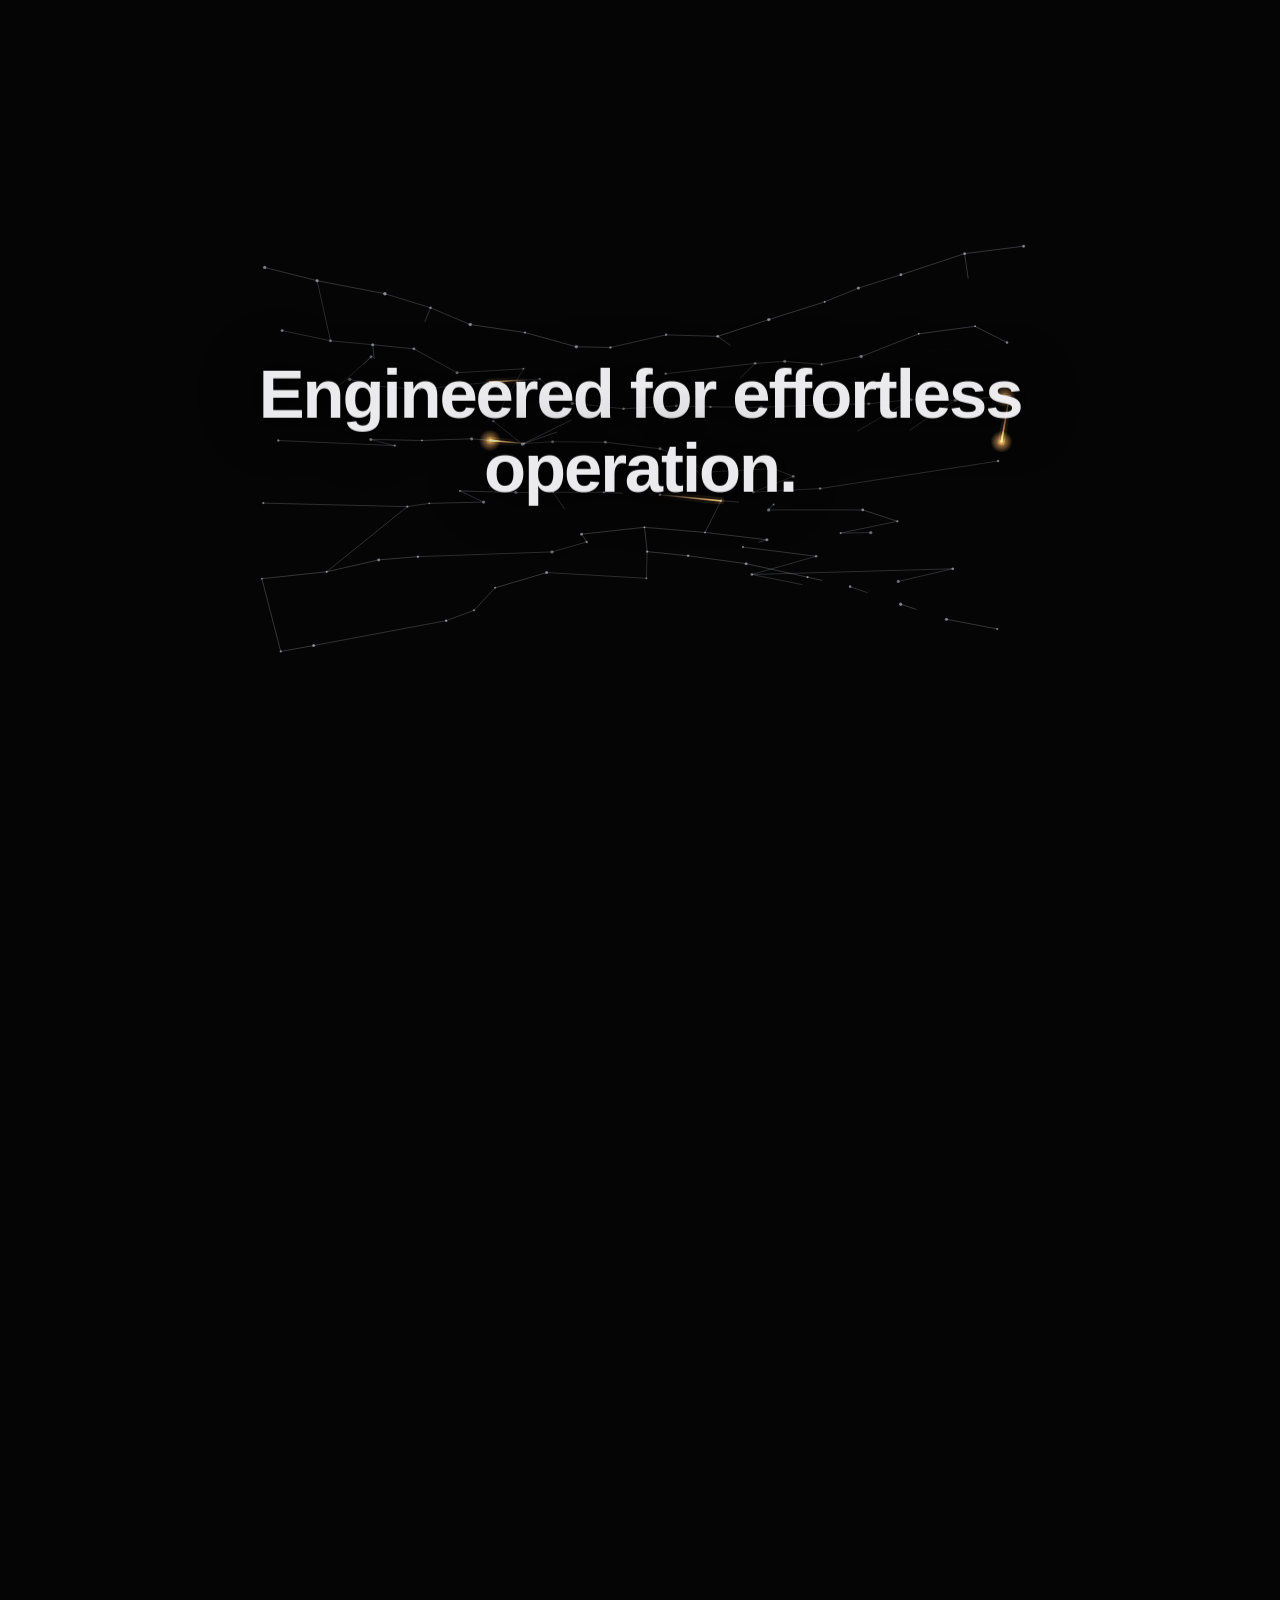
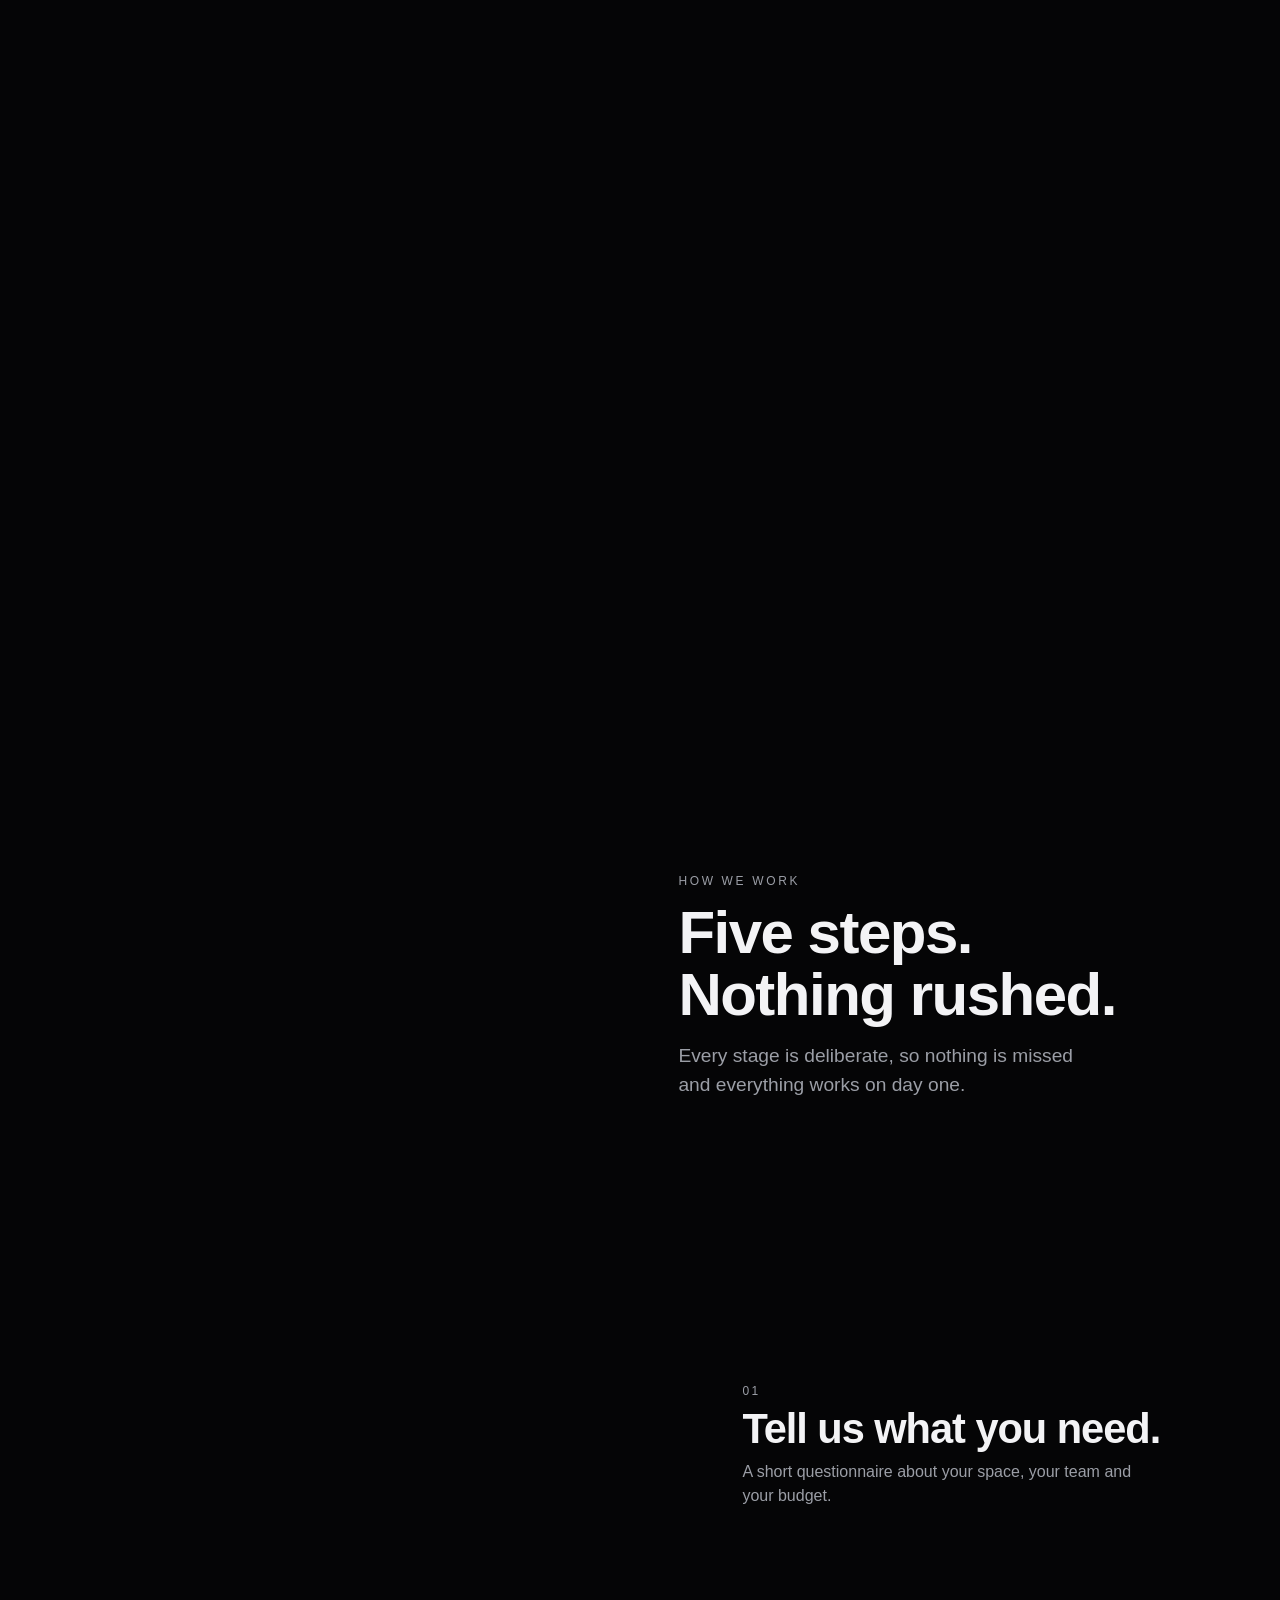
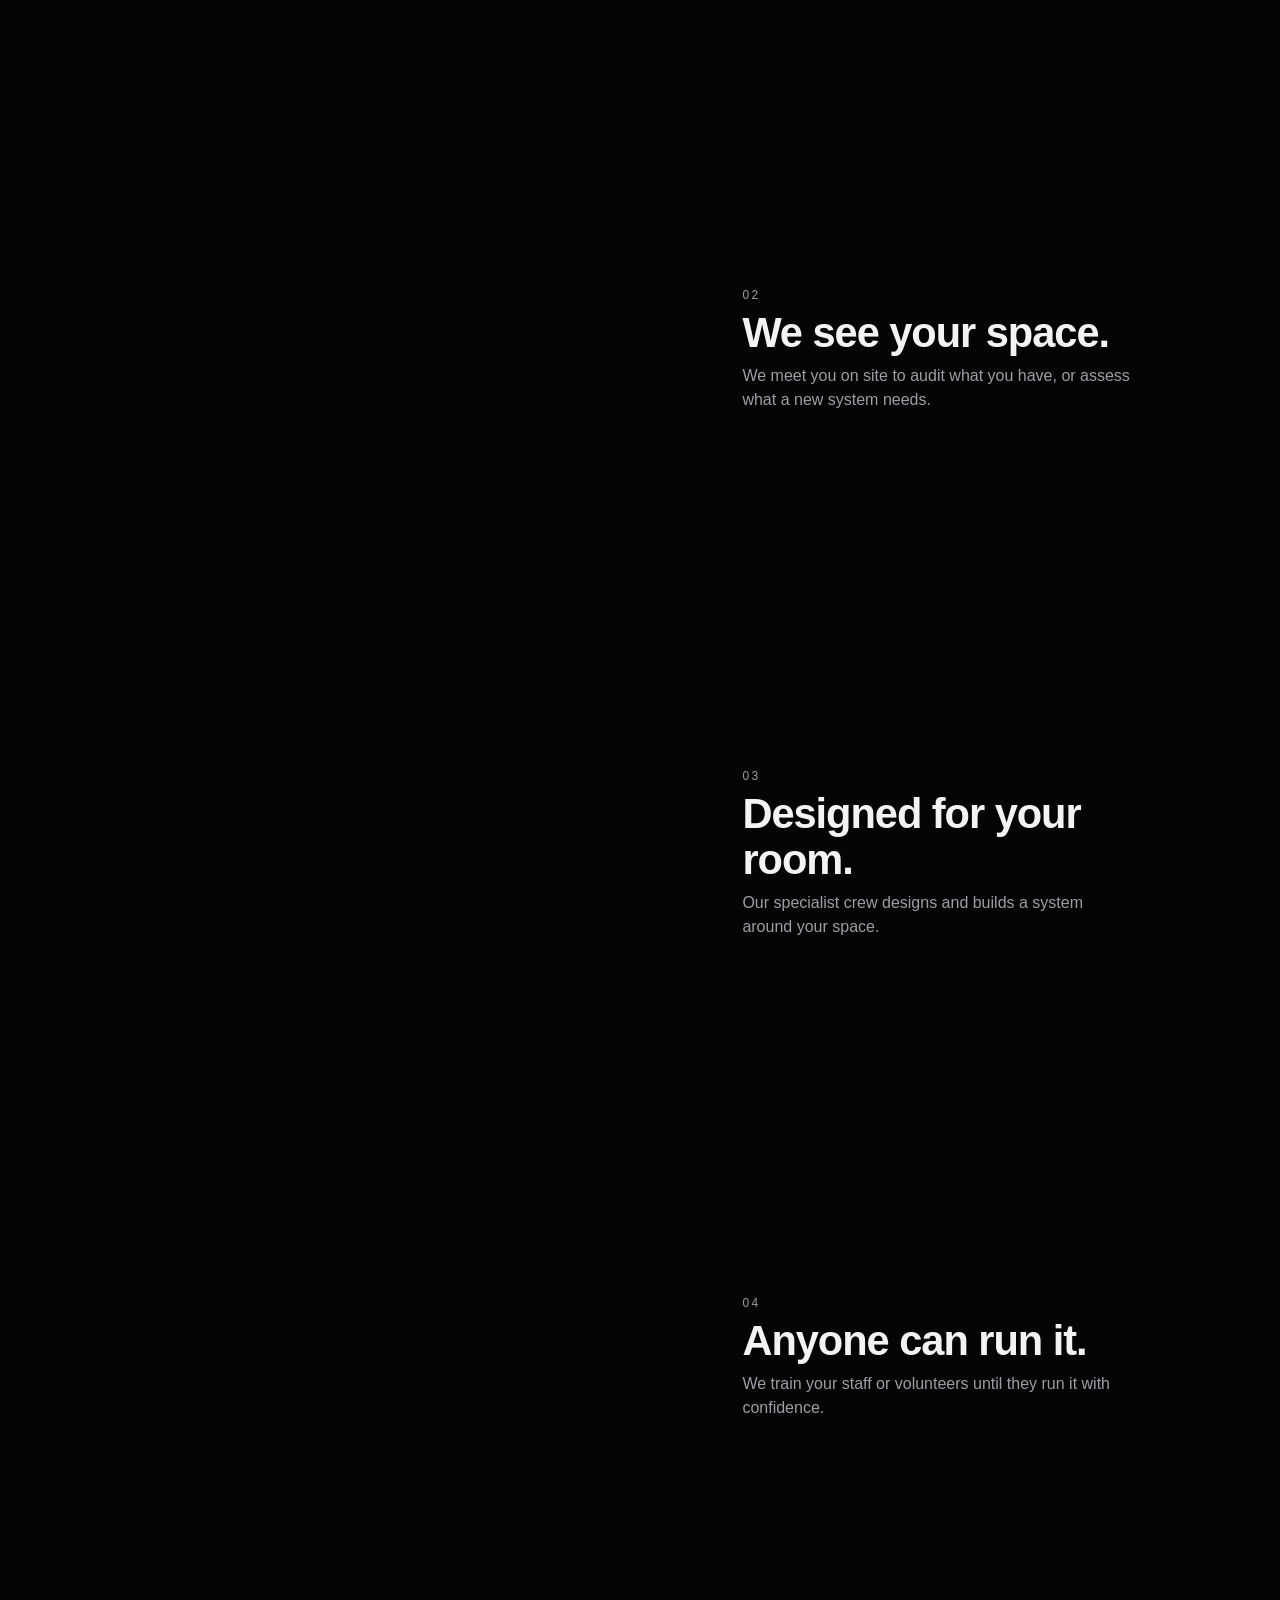
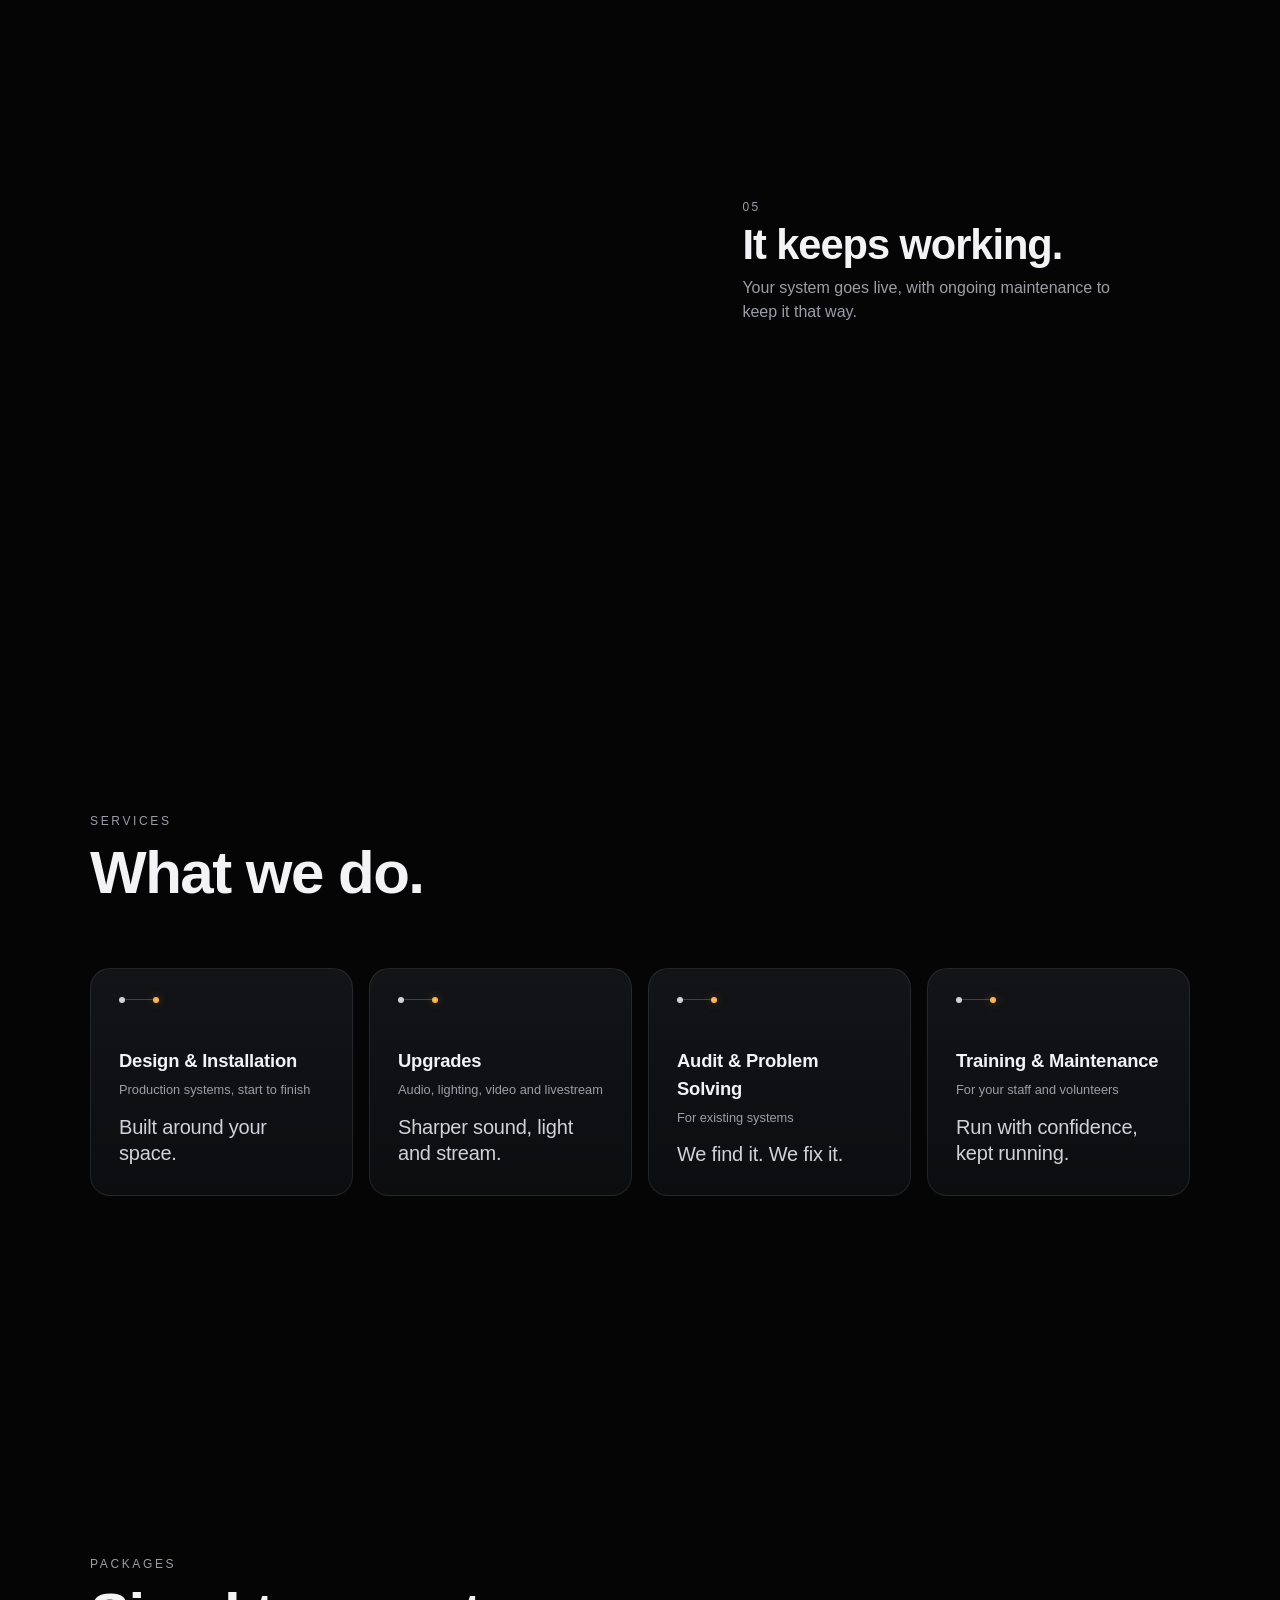
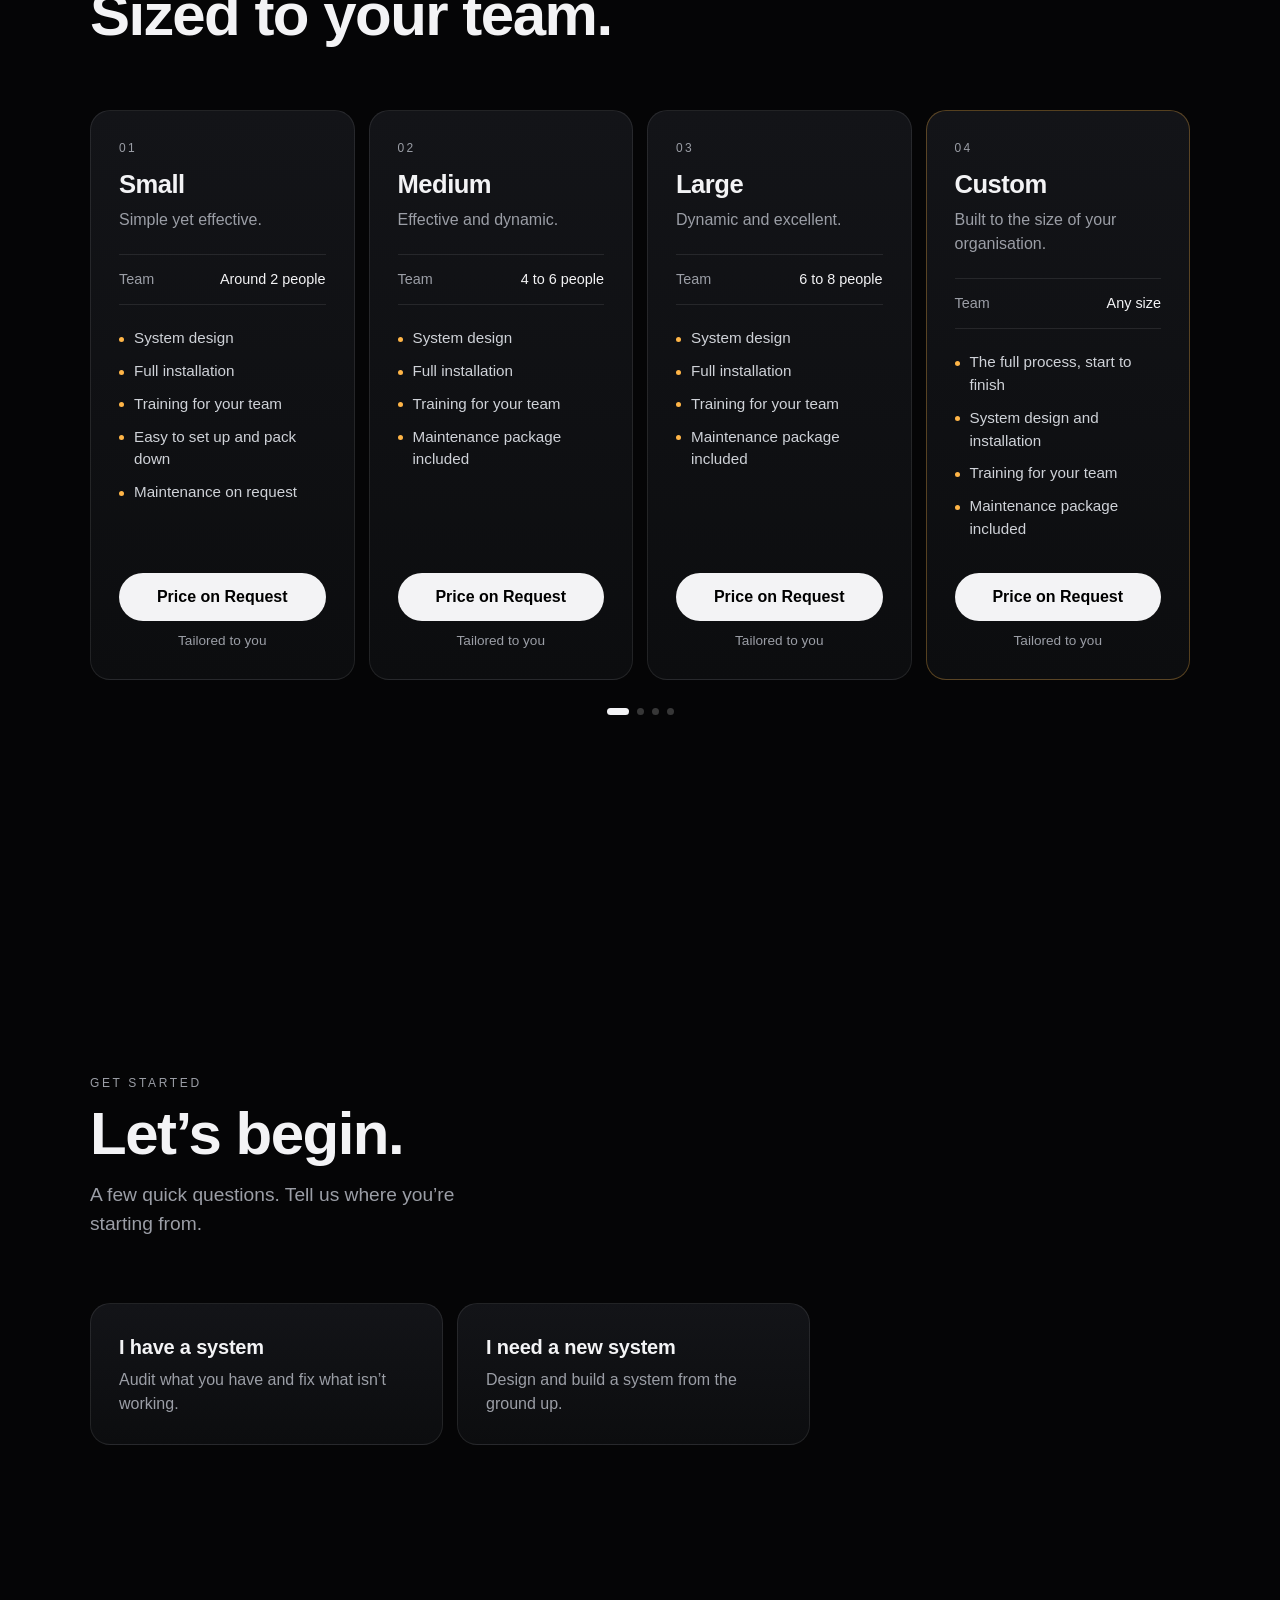
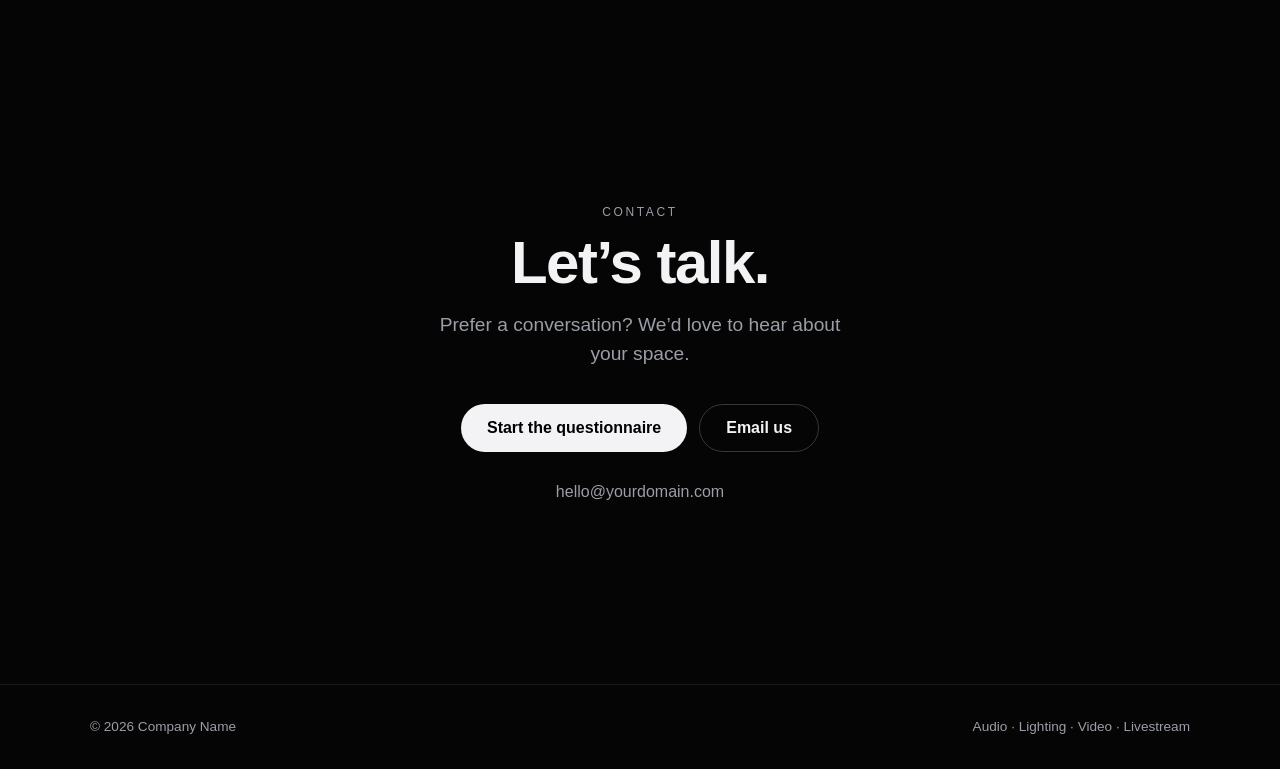
==== commit 52954a65: "Restore the 11 Oct network animation on the final-plan page Today's page replacement drew its own si" ====
--- a/index.html
+++ b/index.html
@@ -9,7 +9,7 @@
     - formEndpoint : a form service URL (e.g. a Formspree endpoint). If left empty,
                      questionnaire answers open in the visitor's email app instead.
 
-  Page order: Intro (Why / How / What + dots-and-lines stage animation)
+  Page order: Intro (Why / How / What + dots-and-lines stage animation, js/network.js)
               → Client process → Services → Packages → Questionnaire → Contact
 -->
 <html lang="en-GB" class="no-js">
@@ -79,35 +79,47 @@
   .menu a{display:inline-block;text-decoration:none;font-size:clamp(2.1rem,7vw,4rem);font-weight:600;letter-spacing:-.025em;padding:.2rem 0;color:var(--muted);transition:color .2s}
   .menu a:hover,.menu a:focus-visible{color:var(--text)}
 
-  /* ---------- Intro: Why / How / What over the stage animation ---------- */
-  .intro{position:relative;height:500vh}
+  /* ---------- Network canvas (js/network.js): fixed behind everything ---------- */
+  #network{position:fixed;inset:0;width:100%;height:100%;z-index:0;pointer-events:none}
+  main,footer{position:relative;z-index:1}
+
+  /* ---------- Intro: Why / How / What over the network animation ---------- */
+  .intro{position:relative;height:600vh}
   .intro-sticky{position:sticky;top:0;height:100vh;height:100svh;overflow:hidden}
-  #stage{position:absolute;inset:0;width:100%;height:100%;display:block}
-  .lines{position:absolute;left:0;right:0;top:13vh;top:13svh;text-align:center;pointer-events:none}
-  .line{position:absolute;left:0;right:0;padding:0 var(--gutter);opacity:0;will-change:opacity,transform}
-  .line p{font-size:clamp(1.9rem,5.4vw,4.3rem);font-weight:600;letter-spacing:-.03em;line-height:1.07;max-width:17ch;margin:0 auto}
-  .line .s2{display:block}
-  .line.what p{max-width:22ch}
-  .no-js .line{position:relative;opacity:1;margin-bottom:1.5rem}
-  .scroll-hint{position:absolute;bottom:max(28px,env(safe-area-inset-bottom));left:50%;transform:translateX(-50%);font-size:.7rem;letter-spacing:.24em;text-transform:uppercase;color:var(--muted);display:flex;flex-direction:column;align-items:center;gap:12px}
+  .intro-lines{position:absolute;inset:0;z-index:1;pointer-events:none}
+  .intro-line{position:absolute;left:50%;top:48%;width:min(22ch,calc(100% - 2 * var(--gutter)));margin:0;text-align:center;
+    font-size:clamp(1.9rem,5.4vw,4.3rem);font-weight:600;letter-spacing:-.03em;line-height:1.07;
+    text-shadow:0 0 28px rgba(5,5,6,.9),0 0 64px rgba(5,5,6,.75);transform:translate(-50%,-50%);opacity:0;will-change:opacity,transform}
+  .intro-line > span{display:block}
+  .intro-line:first-child{width:min(30ch,calc(100% - 2 * var(--gutter)))}
+  .intro-line:first-child > span{animation:intro-in 1.8s cubic-bezier(.22,.61,.36,1) .5s both}
+  .intro-line:first-child > span + span{animation-delay:.9s}
+  .no-js .intro-lines{position:static;padding:20vh var(--gutter) 0}
+  .no-js .intro-line{position:static;transform:none;width:auto;margin:0 auto .6em;opacity:1}
+  .scroll-hint{position:absolute;bottom:max(28px,env(safe-area-inset-bottom));left:50%;transform:translateX(-50%);font-size:.7rem;letter-spacing:.24em;text-transform:uppercase;color:var(--muted);display:flex;flex-direction:column;align-items:center;gap:12px;transition:opacity .4s}
   .scroll-hint i{width:1px;height:36px;background:linear-gradient(var(--silver),transparent);animation:hint 2.2s ease-in-out infinite;transform-origin:top}
   @keyframes hint{0%{transform:scaleY(0)}50%{transform:scaleY(1);opacity:1}100%{transform:scaleY(1);opacity:0}}
-  #travel{position:fixed;inset:0;width:100vw;height:100vh;pointer-events:none;z-index:30}
-
-  /* ---------- Client process ---------- */
-  .process-list{position:relative;margin-top:72px;max-width:760px}
-  .process-steps{list-style:none}
-  .process-rail{position:absolute;left:11px;top:16px;bottom:16px;width:1px;background:var(--line)}
-  .process-rail::after{content:"";position:absolute;left:0;top:0;width:1px;height:calc(var(--fill,0) * 100%);background:linear-gradient(var(--amber),rgba(255,181,71,.35));box-shadow:0 0 12px var(--amber-glow)}
-  .step{position:relative;padding:0 0 64px 56px}
-  .step:last-child{padding-bottom:0}
-  .step-dot{position:absolute;left:5px;top:10px;width:13px;height:13px;border-radius:50%;background:var(--silver);opacity:0;transition:background .5s,box-shadow .5s}
-  .step-dot.arrived{opacity:1}
-  .step.lit .step-dot{background:var(--amber);box-shadow:0 0 0 5px rgba(255,181,71,.12),0 0 20px var(--amber-glow)}
+  @keyframes intro-in{from{opacity:0;transform:translateY(12px)}to{opacity:1;transform:none}}
+
+  /* ---------- Client process (markers drawn on the canvas at each .step-marker) ---------- */
+  #process{padding-bottom:clamp(64px,10vw,120px)}
+  .process-inner{max-width:var(--max);margin:0 auto;padding:0 var(--gutter)}
+  .process-stage-slot{display:none}
+  .process-steps{list-style:none;margin-top:56px}
+  .step{min-height:42vh;display:flex;align-items:center}
+  .step-body{position:relative;padding-left:46px}
+  .step-marker{position:absolute;left:7px;top:9px;width:10px;height:10px;transform:translate(-50%,-50%)}
   .step-num{font-size:.75rem;letter-spacing:.2em;color:var(--muted)}
-  .step h3{font-size:clamp(1.6rem,3.6vw,2.6rem);font-weight:600;letter-spacing:-.025em;line-height:1.1;margin:.35rem 0 .55rem;color:#5d6068;transition:color .6s}
-  .step.lit h3{color:var(--text)}
+  .step h3{font-size:clamp(1.6rem,3.6vw,2.6rem);font-weight:600;letter-spacing:-.025em;line-height:1.1;margin:.35rem 0 .55rem}
   .step p{color:var(--muted);max-width:44ch}
+  @media (min-width:900px){
+    .process-inner{display:grid;grid-template-columns:1fr 1fr;gap:6vw}
+    .process-stage-slot{display:block}
+    .process-head{min-height:46vh;display:flex;flex-direction:column;justify-content:center}
+    .process-steps{margin-top:0}
+    .step{min-height:56vh}
+    .step-body{padding-left:64px}
+  }
 
   /* ---------- Services ---------- */
   .grid4{display:grid;gap:16px;margin-top:64px;grid-template-columns:1fr}
@@ -117,7 +129,8 @@
   .motif{display:flex;align-items:center;margin-bottom:44px}
   .motif i{width:6px;height:6px;border-radius:50%;background:var(--silver)}
   .motif b{width:28px;height:1px;background:var(--line-strong)}
-  .motif i:last-child{background:var(--amber);box-shadow:0 0 10px var(--amber-glow)}
+  .motif i:last-child{transition:background .8s,box-shadow .8s}
+  .motif.is-lit i:last-child,.no-js .motif i:last-child{background:var(--amber);box-shadow:0 0 10px var(--amber-glow)}
   .svc h3{font-size:1.15rem;font-weight:600;letter-spacing:-.01em;margin-bottom:.35rem}
   .svc .sub{font-size:.8rem;color:var(--muted);margin-bottom:.9rem}
   .svc p.jab{font-size:1.25rem;letter-spacing:-.01em;color:var(--silver);line-height:1.3}
@@ -207,6 +220,7 @@
 </head>
 <body>
 
+<canvas id="network" aria-hidden="true"></canvas>
 <a href="#process" class="sr-only">Skip the intro</a>
 
 <!-- Navigation -->
@@ -225,61 +239,70 @@
 </nav>
 
 <main>
-  <!-- 1. Intro: Why → How → What, dots and lines resolving into a stage -->
+  <!-- 1. Intro: Why → How → What, synced to the network animation (js/network.js) -->
   <section class="intro" id="intro" aria-label="Introduction">
     <div class="intro-sticky">
-      <canvas id="stage" aria-hidden="true"></canvas>
-      <div class="lines">
-        <div class="line why"><p><span class="s1">Every voice deserves to carry.</span> <span class="s2">Every moment deserves to land.</span></p></div>
-        <div class="line how"><p>Engineered for effortless operation.</p></div>
-        <div class="line what"><p>Professional audio, lighting, video and livestream.</p></div>
+      <div class="intro-lines">
+        <p class="intro-line"><span>Every voice deserves to carry.</span><span>Every moment deserves to land.</span></p>
+        <p class="intro-line"><span>Engineered for effortless operation.</span></p>
+        <p class="intro-line"><span>Professional audio, lighting, video and livestream.</span></p>
       </div>
       <div class="scroll-hint" aria-hidden="true">Scroll<i></i></div>
     </div>
   </section>
-  <canvas id="travel" aria-hidden="true"></canvas>
-
-  <!-- 2. Client process: five dots from the stage land beside the steps -->
+
+  <!-- 2. Client process: the stage rebuilds beside the steps (desktop); markers are drawn on the canvas -->
   <section class="block" id="process">
-    <div class="wrap">
-      <div class="eyebrow" data-reveal>How we work</div>
-      <h2 class="section-title" data-reveal style="--d:.08s">Five steps. Nothing rushed.</h2>
-      <p class="lede" data-reveal style="--d:.16s">Every stage is deliberate, so nothing is missed and everything works on day one.</p>
-
-      <div class="process-list">
-      <div class="process-rail" aria-hidden="true"></div>
-      <ol class="process-steps">
+    <div class="process-inner">
+      <div class="process-stage-slot" aria-hidden="true"></div>
+      <div class="process-content">
+        <header class="process-head">
+          <div class="eyebrow" data-reveal>How we work</div>
+          <h2 class="section-title" data-reveal style="--d:.08s">Five steps. Nothing rushed.</h2>
+          <p class="lede" data-reveal style="--d:.16s">Every stage is deliberate, so nothing is missed and everything works on day one.</p>
+        </header>
+        <ol class="process-steps">
         <li class="step">
-          <span class="step-dot" aria-hidden="true"></span>
-          <div class="step-num">01</div>
-          <h3>Tell us what you need.</h3>
-          <p>A short questionnaire about your space, your team and your budget.</p>
+          <div class="step-body" data-reveal>
+            <span class="step-marker" aria-hidden="true"></span>
+            <div class="step-num">01</div>
+            <h3>Tell us what you need.</h3>
+            <p>A short questionnaire about your space, your team and your budget.</p>
+          </div>
         </li>
         <li class="step">
-          <span class="step-dot" aria-hidden="true"></span>
-          <div class="step-num">02</div>
-          <h3>We see your space.</h3>
-          <p>We meet you on site to audit what you have, or assess what a new system needs.</p>
+          <div class="step-body" data-reveal>
+            <span class="step-marker" aria-hidden="true"></span>
+            <div class="step-num">02</div>
+            <h3>We see your space.</h3>
+            <p>We meet you on site to audit what you have, or assess what a new system needs.</p>
+          </div>
         </li>
         <li class="step">
-          <span class="step-dot" aria-hidden="true"></span>
-          <div class="step-num">03</div>
-          <h3>Designed for your room.</h3>
-          <p>Our specialist crew designs and builds a system around your space.</p>
+          <div class="step-body" data-reveal>
+            <span class="step-marker" aria-hidden="true"></span>
+            <div class="step-num">03</div>
+            <h3>Designed for your room.</h3>
+            <p>Our specialist crew designs and builds a system around your space.</p>
+          </div>
         </li>
         <li class="step">
-          <span class="step-dot" aria-hidden="true"></span>
-          <div class="step-num">04</div>
-          <h3>Anyone can run it.</h3>
-          <p>We train your staff or volunteers until they run it with confidence.</p>
+          <div class="step-body" data-reveal>
+            <span class="step-marker" aria-hidden="true"></span>
+            <div class="step-num">04</div>
+            <h3>Anyone can run it.</h3>
+            <p>We train your staff or volunteers until they run it with confidence.</p>
+          </div>
         </li>
         <li class="step">
-          <span class="step-dot" aria-hidden="true"></span>
-          <div class="step-num">05</div>
-          <h3>It keeps working.</h3>
-          <p>Your system goes live, with ongoing maintenance to keep it that way.</p>
+          <div class="step-body" data-reveal>
+            <span class="step-marker" aria-hidden="true"></span>
+            <div class="step-num">05</div>
+            <h3>It keeps working.</h3>
+            <p>Your system goes live, with ongoing maintenance to keep it that way.</p>
+          </div>
         </li>
-      </ol>
+        </ol>
       </div>
     </div>
   </section>
@@ -476,301 +499,13 @@
   function lerp(a, b, t) { return a + (b - a) * t; }
   function range(p, a, b) { return clamp((p - a) / (b - a)); }
 
-  /* ---------------- Stage graph (coordinates are 0–1 inside the stage box) ---------------- */
-  var nodes = [], edges = [], keyMap = new Map();
-  function node(u, v, role) {
-    var k = u.toFixed(3) + ',' + v.toFixed(3);
-    if (keyMap.has(k)) return keyMap.get(k);
-    var i = nodes.length;
-    nodes.push({ u: u, v: v, role: role || '', seed: Math.random(), sx: Math.random(), sy: Math.random(), x: 0, y: 0, k: 0 });
-    keyMap.set(k, i);
-    return i;
-  }
-  function edge(a, b) { if (a !== b) edges.push([a, b]); }
-  function seg(u1, v1, u2, v2, n, role) {
-    var prev = node(u1, v1, role);
-    for (var i = 1; i <= n; i++) {
-      var t = i / n, cur = node(u1 + (u2 - u1) * t, v1 + (v2 - v1) * t, role);
-      edge(prev, cur); prev = cur;
-    }
-  }
-  var i, u, u2;
-  // Deck: front edge, back edge, sides, front face
-  seg(.04, .80, .96, .80, 8);
-  seg(.16, .68, .84, .68, 6);
-  seg(.04, .80, .16, .68, 1); seg(.96, .80, .84, .68, 1);
-  seg(.04, .92, .96, .92, 8);
-  for (i = 0; i <= 8; i++) { u = .04 + .92 * i / 8; seg(u, .80, u, .92, 1); }
-  // Truss posts
-  seg(.16, .68, .16, .08, 6); seg(.84, .68, .84, .08, 6);
-  // Truss beam (double line with diagonals)
-  for (i = 0; i <= 8; i++) {
-    u = .16 + .68 * i / 8;
-    edge(node(u, .08), node(u, .14));
-    if (i < 8) {
-      u2 = .16 + .68 * (i + 1) / 8;
-      edge(node(u, .08), node(u2, .08));
-      edge(node(u, .14), node(u2, .14));
-      edge(node(u, .14), node(u2, .08));
-    }
-  }
-  // Hanging lights
-  var lightIdx = [];
-  [1, 3, 5, 7].forEach(function (k) { var lu = .16 + .68 * k / 8; seg(lu, .14, lu, .20, 1, 'light'); lightIdx.push(node(lu, .20)); });
-  // Screen hung from the truss
-  var sL = .16 + .68 * 2 / 8, sR = .16 + .68 * 6 / 8;
-  seg(sL, .14, sL, .26, 1); seg(sR, .14, sR, .26, 1);
-  seg(sL, .26, sR, .26, 4); seg(sR, .26, sR, .54, 3); seg(sR, .54, sL, .54, 4); seg(sL, .54, sL, .26, 3);
-
-  // The five dots that break away to the process steps (along the front of the deck)
-  var travelIdx = [0, 2, 4, 6, 8].map(function (k) { return node(.04 + .92 * k / 8, .80); });
-  var deckFront = [0, 1, 2, 3, 4, 5, 6, 7, 8].map(function (k) { return node(.04 + .92 * k / 8, .80); });
-
-  var stageCount = nodes.length;
-  // Ambient dots that only exist in the chaos
-  for (i = 0; i < 56; i++) nodes.push({ u: 0, v: 0, role: 'ambient', seed: Math.random(), sx: Math.random(), sy: Math.random(), x: 0, y: 0, k: 0 });
-
-  var adj = nodes.map(function () { return []; });
-  edges.forEach(function (e) { adj[e[0]].push(e[1]); adj[e[1]].push(e[0]); });
-
-  var loose = [];
-  for (i = 0; i < 80; i++) loose.push([(Math.random() * nodes.length) | 0, (Math.random() * nodes.length) | 0]);
-
-  /* ---------------- Canvas setup ---------------- */
-  var cv = document.getElementById('stage'), ctx = cv.getContext('2d');
-  var tv = document.getElementById('travel'), tctx = tv.getContext('2d');
-  var W = 0, H = 0, dpr = 1, box = { x: 0, y: 0, w: 0, h: 0 };
-
-  function resize() {
-    dpr = Math.min(2, window.devicePixelRatio || 1);
-    var r = cv.getBoundingClientRect();
-    W = r.width; H = r.height;
-    cv.width = Math.round(W * dpr); cv.height = Math.round(H * dpr);
-    ctx.setTransform(dpr, 0, 0, dpr, 0, 0);
-    tv.width = Math.round(innerWidth * dpr); tv.height = Math.round(innerHeight * dpr);
-    tctx.setTransform(dpr, 0, 0, dpr, 0, 0);
-    var avail = H * .56;
-    var bw = Math.min(W * .9, avail / .62, 1000), bh = bw * .62;
-    box = { w: bw, h: bh, x: (W - bw) / 2, y: H * .40 + (avail - bh) / 2 };
-  }
-  window.addEventListener('resize', resize);
-  resize();
-
-  function glow(c, x, y, r, rgb, a) {
-    if (a <= 0 || r <= 0) return;
-    var g = c.createRadialGradient(x, y, 0, x, y, r);
-    g.addColorStop(0, 'rgba(' + rgb + ',' + a + ')');
-    g.addColorStop(1, 'rgba(' + rgb + ',0)');
-    c.fillStyle = g; c.beginPath(); c.arc(x, y, r, 0, Math.PI * 2); c.fill();
-  }
-  var AMBER = '255,181,71', SILVER = '207,210,216';
-
-  /* ---------------- Light pulses ---------------- */
-  var pulses = [], lastSpawn = 0;
-  function spawn(t) {
-    if (pulses.length > 34) return;
-    if (Math.random() > t * 1.8) {
-      // Why: light starts along a line and fades before it arrives
-      for (var tries = 0; tries < 6; tries++) {
-        var pr = loose[(Math.random() * loose.length) | 0], A = nodes[pr[0]], B = nodes[pr[1]];
-        if (pr[0] !== pr[1] && Math.hypot(A.x - B.x, A.y - B.y) < 260) {
-          pulses.push({ a: pr[0], b: pr[1], s: 0, max: .25 + Math.random() * .45, chain: false, hop: 0 });
-          return;
-        }
-      }
-    } else {
-      // How / What: light travels end to end and flows on through the structure
-      var e = edges[(Math.random() * edges.length) | 0], flip = Math.random() < .5;
-      pulses.push({ a: flip ? e[1] : e[0], b: flip ? e[0] : e[1], s: 0, max: 1, chain: true, hop: 0 });
-    }
-  }
-
-  /* ---------------- Draw the intro stage ---------------- */
-  var travelling = false;
-  function drawStage(p, time, dt) {
-    var t = ease(range(p, .18, .62));   // dots connecting into the structure
-    var on = ease(range(p, .68, .86));  // stage switching on
-    var drift = reduce ? 0 : 1;
-
-    for (var n = 0; n < nodes.length; n++) {
-      var N = nodes[n];
-      var sx = N.sx * W + Math.sin(time * .00035 + N.seed * 12) * 14 * drift;
-      var sy = (N.sy * 1.1 - .05) * H + p * H * .35 + Math.cos(time * .0003 + N.seed * 9) * 12 * drift;
-      if (N.role === 'ambient') { N.x = sx; N.y = sy; N.k = 0; continue; }
-      var k = ease(clamp((t - N.seed * .3) / .7));
-      N.k = k;
-      N.x = lerp(sx, box.x + N.u * box.w, k);
-      N.y = lerp(sy, box.y + N.v * box.h, k);
-    }
-
-    ctx.clearRect(0, 0, W, H);
-
-    if (on > 0) {
-      var flick = on < 1 && !reduce ? .8 + .2 * Math.sin(time * .03) : 1;
-      var floorY = box.y + box.h * .8;
-      lightIdx.forEach(function (li) {
-        var L = nodes[li], a = on * flick;
-        var g = ctx.createLinearGradient(L.x, L.y, L.x, floorY);
-        g.addColorStop(0, 'rgba(' + AMBER + ',' + (.2 * a) + ')');
-        g.addColorStop(1, 'rgba(' + AMBER + ',0)');
-        ctx.fillStyle = g;
-        ctx.beginPath();
-        ctx.moveTo(L.x - 2, L.y); ctx.lineTo(L.x + 2, L.y);
-        ctx.lineTo(L.x + box.w * .09, floorY); ctx.lineTo(L.x - box.w * .09, floorY);
-        ctx.closePath(); ctx.fill();
-      });
-      var x0 = box.x + sL * box.w, x1 = box.x + sR * box.w, y0 = box.y + .26 * box.h, y1 = box.y + .54 * box.h;
-      var sg = ctx.createLinearGradient(x0, y0, x1, y1);
-      sg.addColorStop(0, 'rgba(' + AMBER + ',' + (.16 * on * flick) + ')');
-      sg.addColorStop(1, 'rgba(' + SILVER + ',' + (.08 * on * flick) + ')');
-      ctx.fillStyle = sg; ctx.fillRect(x0, y0, x1 - x0, y1 - y0);
-    }
-
-    ctx.lineWidth = 1;
-    if (t < 1) {
-      for (var l = 0; l < loose.length; l++) {
-        var A = nodes[loose[l][0]], B = nodes[loose[l][1]];
-        var d = Math.hypot(A.x - B.x, A.y - B.y), al = (1 - t) * .16 * clamp(1 - d / 260);
-        if (al < .005) continue;
-        ctx.strokeStyle = 'rgba(' + SILVER + ',' + al + ')';
-        ctx.beginPath(); ctx.moveTo(A.x, A.y); ctx.lineTo(B.x, B.y); ctx.stroke();
-      }
-    }
-    for (var e = 0; e < edges.length; e++) {
-      var EA = nodes[edges[e][0]], EB = nodes[edges[e][1]];
-      var ed = Math.hypot(EA.x - EB.x, EA.y - EB.y), kk = (EA.k + EB.k) / 2;
-      var ea = .06 * clamp(1 - ed / 220) + .4 * kk * kk + .12 * on;
-      if (ea < .005) continue;
-      ctx.strokeStyle = 'rgba(' + SILVER + ',' + Math.min(.62, ea) + ')';
-      ctx.beginPath(); ctx.moveTo(EA.x, EA.y); ctx.lineTo(EB.x, EB.y); ctx.stroke();
-    }
-
-    if (on > 0) {
-      ctx.save();
-      ctx.strokeStyle = 'rgba(' + AMBER + ',' + (.55 * on) + ')';
-      ctx.shadowColor = 'rgba(' + AMBER + ',.8)'; ctx.shadowBlur = 12 * on; ctx.lineWidth = 1.4;
-      ctx.beginPath();
-      deckFront.forEach(function (di, j) { var D = nodes[di]; if (j) ctx.lineTo(D.x, D.y); else ctx.moveTo(D.x, D.y); });
-      ctx.stroke(); ctx.restore();
-    }
-
-    // Pulses
-    if (!reduce && p < .995 && time - lastSpawn > 90) { spawn(t); lastSpawn = time; }
-    for (var pi = pulses.length - 1; pi >= 0; pi--) {
-      var P = pulses[pi], PA = nodes[P.a], PB = nodes[P.b];
-      var len = Math.max(20, Math.hypot(PB.x - PA.x, PB.y - PA.y));
-      P.s += (P.chain ? .5 : .32) * dt / len;
-      if (P.s >= P.max) {
-        if (P.chain && P.hop < 7 && Math.random() < .9) {
-          var nb = adj[P.b].filter(function (x) { return x !== P.a; });
-          if (nb.length) { P.a = P.b; P.b = nb[(Math.random() * nb.length) | 0]; P.s = 0; P.hop++; continue; }
-        }
-        pulses.splice(pi, 1); continue;
-      }
-      var fade = P.chain ? 1 : clamp((P.max - P.s) / (P.max * .6));
-      var px = lerp(PA.x, PB.x, P.s), py = lerp(PA.y, PB.y, P.s);
-      var s0 = Math.max(0, P.s - 36 / len);
-      ctx.strokeStyle = 'rgba(' + AMBER + ',' + (.75 * fade) + ')'; ctx.lineWidth = 1.4;
-      ctx.beginPath(); ctx.moveTo(lerp(PA.x, PB.x, s0), lerp(PA.y, PB.y, s0)); ctx.lineTo(px, py); ctx.stroke();
-      glow(ctx, px, py, 7, AMBER, .9 * fade);
-    }
-
-    // Nodes
-    for (var m = 0; m < nodes.length; m++) {
-      var M = nodes[m];
-      if (travelling && travelIdx.indexOf(m) > -1) continue;
-      var na = M.role === 'ambient' ? .5 * (1 - t) : .4 + .5 * M.k;
-      if (na < .01) continue;
-      ctx.fillStyle = 'rgba(' + SILVER + ',' + na + ')';
-      ctx.beginPath(); ctx.arc(M.x, M.y, M.role === 'ambient' ? 1.3 : 1.6 + .6 * M.k, 0, Math.PI * 2); ctx.fill();
-    }
-
-    if (on > 0) lightIdx.forEach(function (li) { var L = nodes[li]; glow(ctx, L.x, L.y, 16, AMBER, .9 * on); });
-
-    // The five breakaway dots warm up as the stage finishes
-    var warm = range(p, .9, 1);
-    if (warm > 0 && !travelling) travelIdx.forEach(function (ti) { var T = nodes[ti]; glow(ctx, T.x, T.y, 12, AMBER, .9 * warm); });
-  }
-
-  /* ---------------- Dots travelling from the stage to the process steps ---------------- */
-  var proc = document.getElementById('process');
-  var stepEls = Array.prototype.slice.call(document.querySelectorAll('.step'));
-  var dotEls = stepEls.map(function (s) { return s.querySelector('.step-dot'); });
-
-  function travelProgress() {
-    var r = proc.getBoundingClientRect();
-    return clamp((innerHeight - r.top) / (innerHeight * .8));
-  }
-  function drawTravel(q) {
-    tctx.clearRect(0, 0, innerWidth, innerHeight);
-    if (reduce) { dotEls.forEach(function (d) { d.classList.add('arrived'); }); return; }
-    var cr = cv.getBoundingClientRect();
-    dotEls.forEach(function (d, j) {
-      var qi = ease(clamp((q - j * .06) / .76));
-      if (q <= 0) { d.classList.remove('arrived'); return; }
-      if (qi >= 1) { d.classList.add('arrived'); return; }
-      d.classList.remove('arrived');
-      var T = nodes[travelIdx[j]];
-      var sx = cr.left + T.x, sy = cr.top + T.y;
-      var dr = d.getBoundingClientRect(), ex = dr.left + dr.width / 2, ey = dr.top + dr.height / 2;
-      var cx = lerp(sx, ex, .5), cy = Math.max(sy, ey) - Math.abs(ey - sy) * .35;
-      var x = lerp(lerp(sx, cx, qi), lerp(cx, ex, qi), qi);
-      var y = lerp(lerp(sy, cy, qi), lerp(cy, ey, qi), qi);
-      tctx.fillStyle = 'rgba(' + AMBER + ',1)';
-      tctx.beginPath(); tctx.arc(x, y, 3, 0, Math.PI * 2); tctx.fill();
-      glow(tctx, x, y, 16, AMBER, .8);
-    });
-  }
-
-  var rail = document.querySelector('.process-rail');
-  function updateProcess() {
-    var vh = innerHeight;
-    stepEls.forEach(function (s, j) {
-      var r = s.getBoundingClientRect();
-      s.classList.toggle('lit', r.top < vh * .62 && dotEls[j].classList.contains('arrived'));
-    });
-    var rr = rail.getBoundingClientRect();
-    rail.style.setProperty('--fill', clamp((vh * .62 - rr.top) / rr.height));
-  }
-
-  /* ---------------- Text, hint and nav ---------------- */
+  /* ---------------- Nav: hidden over the intro (the animation itself is js/network.js) ---------------- */
   var intro = document.getElementById('intro');
-  var lineWhy = document.querySelector('.line.why'), lineHow = document.querySelector('.line.how'), lineWhat = document.querySelector('.line.what');
-  var whyS2 = document.querySelector('.line.why .s2');
-  var hint = document.querySelector('.scroll-hint');
   var toggle = document.querySelector('.nav-toggle');
-
-  function setLine(el, o) {
-    el.style.opacity = o;
-    el.style.transform = 'translateY(' + ((1 - o) * 18) + 'px)';
-    el.style.visibility = o < .01 ? 'hidden' : 'visible';
-  }
-  function introProgress() {
-    var r = intro.getBoundingClientRect();
-    return clamp(-r.top / (r.height - innerHeight));
-  }
-
-  var last = performance.now();
-  function frame(now) {
-    var dt = Math.min(50, now - last); last = now;
-    var p = introProgress();
-    var q = travelProgress();
-    travelling = q > 0 && q < 1.0001 && !reduce;
-
-    if (intro.getBoundingClientRect().bottom > 0) drawStage(p, now, dt);
-    drawTravel(q);
-    updateProcess();
-
-    setLine(lineWhy, 1 - range(p, .24, .30));
-    whyS2.style.opacity = range(p, .05, .11);
-    setLine(lineHow, range(p, .32, .38) * (1 - range(p, .56, .62)));
-    setLine(lineWhat, range(p, .64, .72));
-    hint.style.opacity = 1 - range(p, 0, .04);
-
-    toggle.classList.toggle('show', intro.getBoundingClientRect().bottom < innerHeight * .5);
-    requestAnimationFrame(frame);
-  }
-  requestAnimationFrame(frame);
+  function navCheck() { toggle.classList.toggle('show', intro.getBoundingClientRect().bottom < innerHeight * .5); }
+  addEventListener('scroll', navCheck, { passive: true });
+  addEventListener('resize', navCheck);
+  navCheck();
 
   /* ---------------- Menu ---------------- */
   function setMenu(open) {
@@ -953,5 +688,6 @@
   document.getElementById('qRestart').addEventListener('click', function () { done.hidden = true; branch.classList.remove('hidden'); });
 })();
 </script>
+<script src="js/network.js?v=58"></script>
 </body>
 </html>
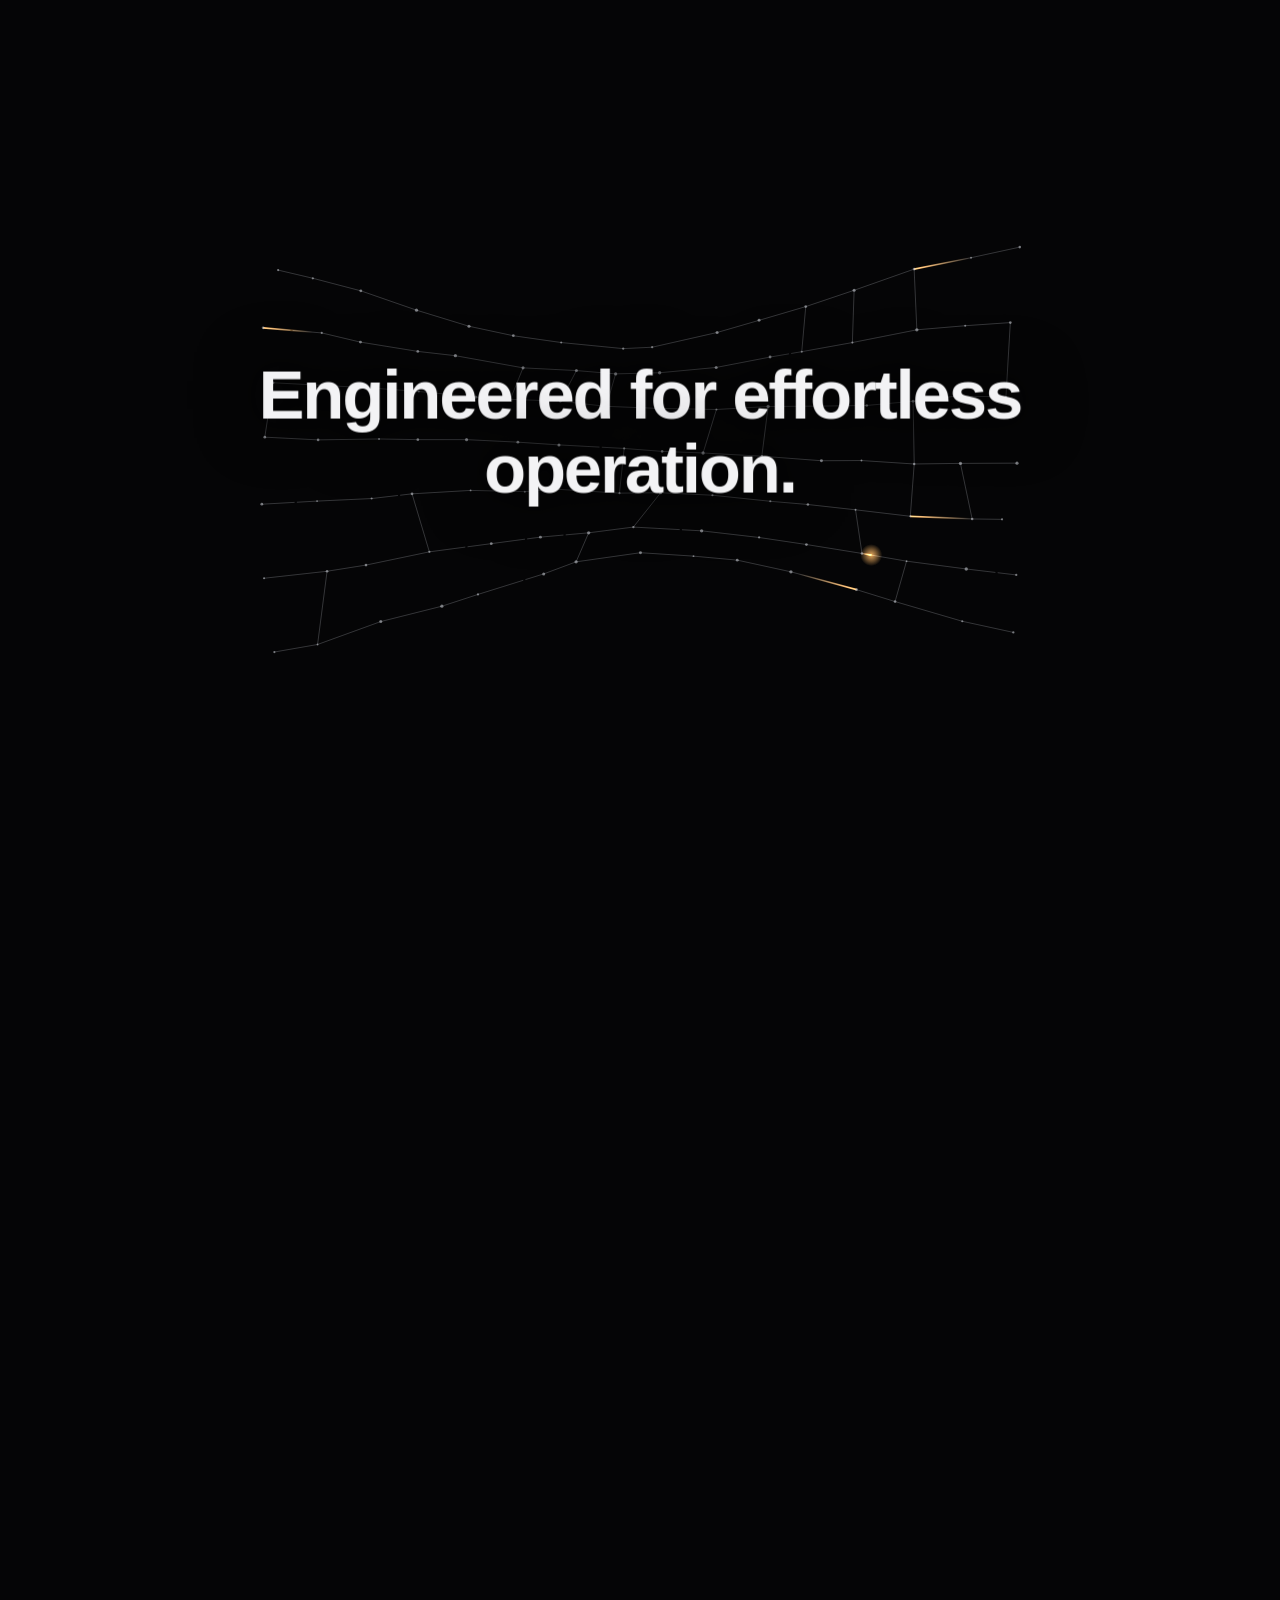
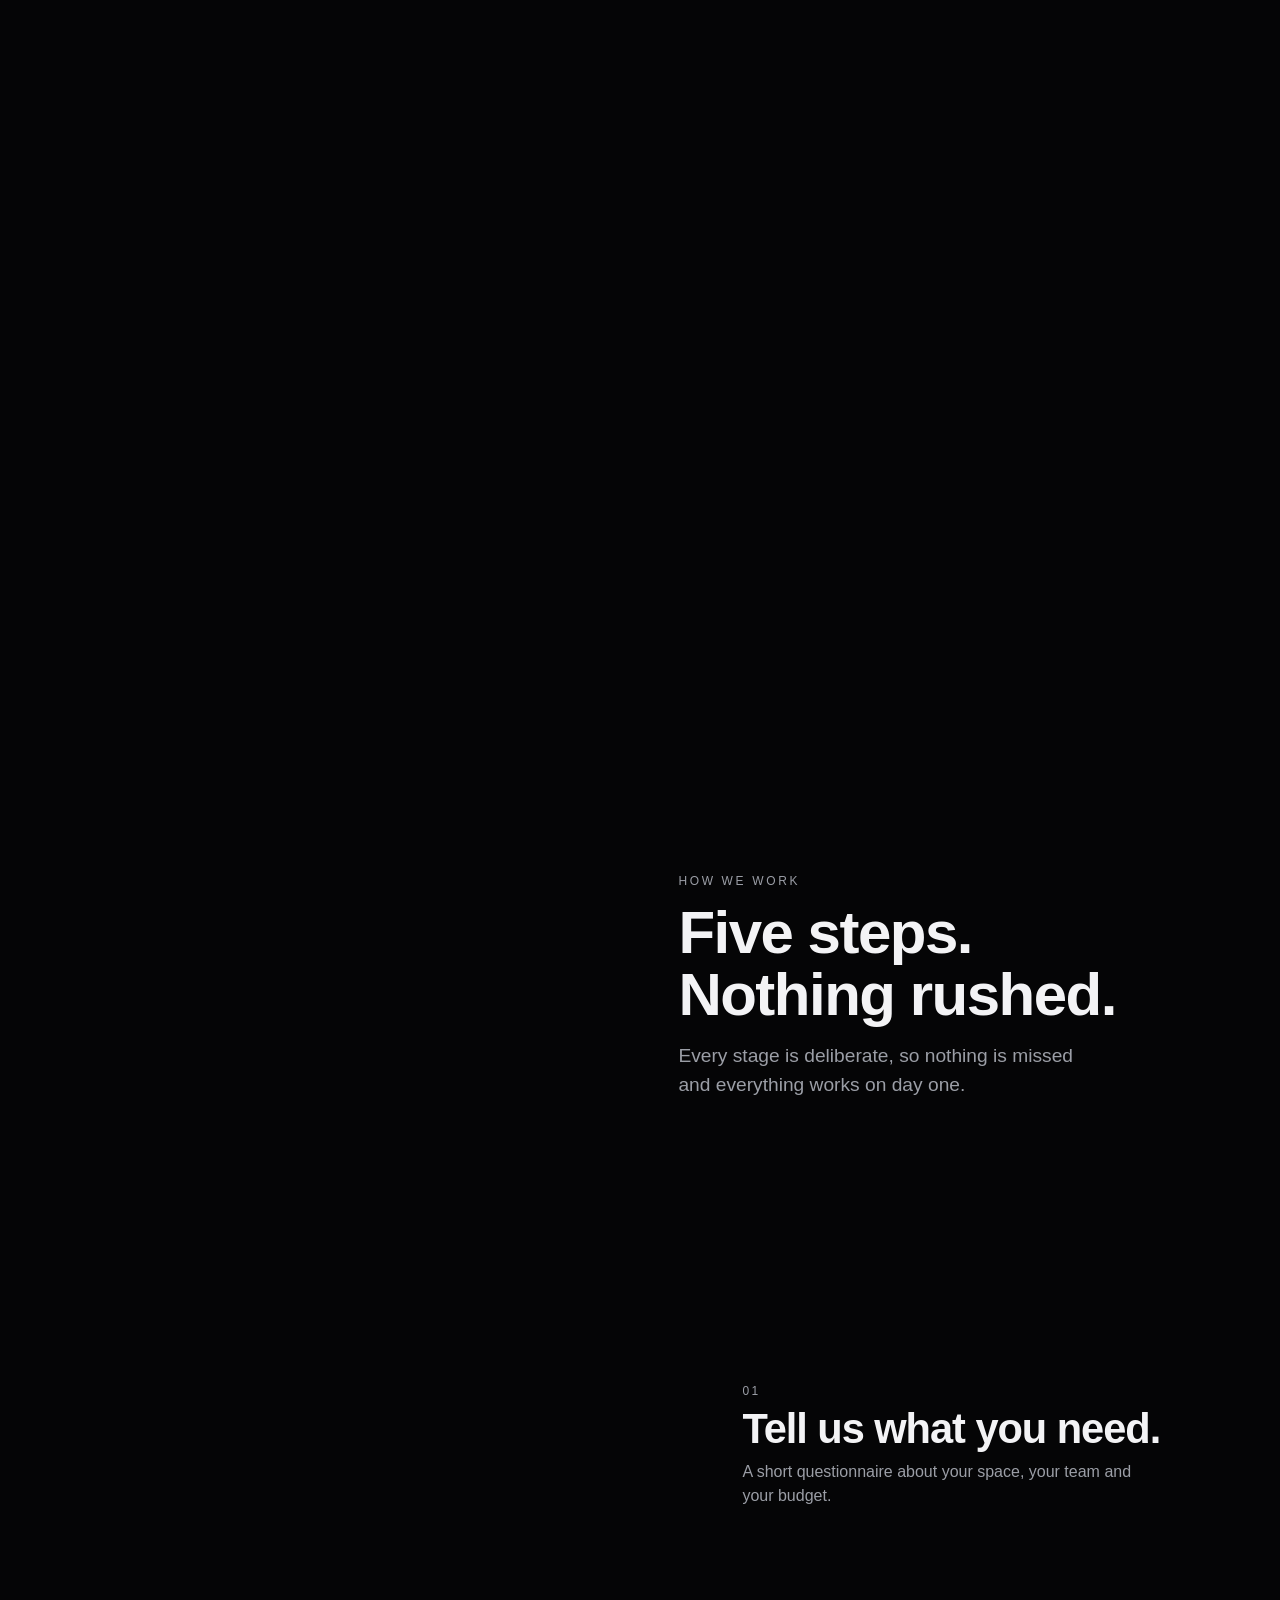
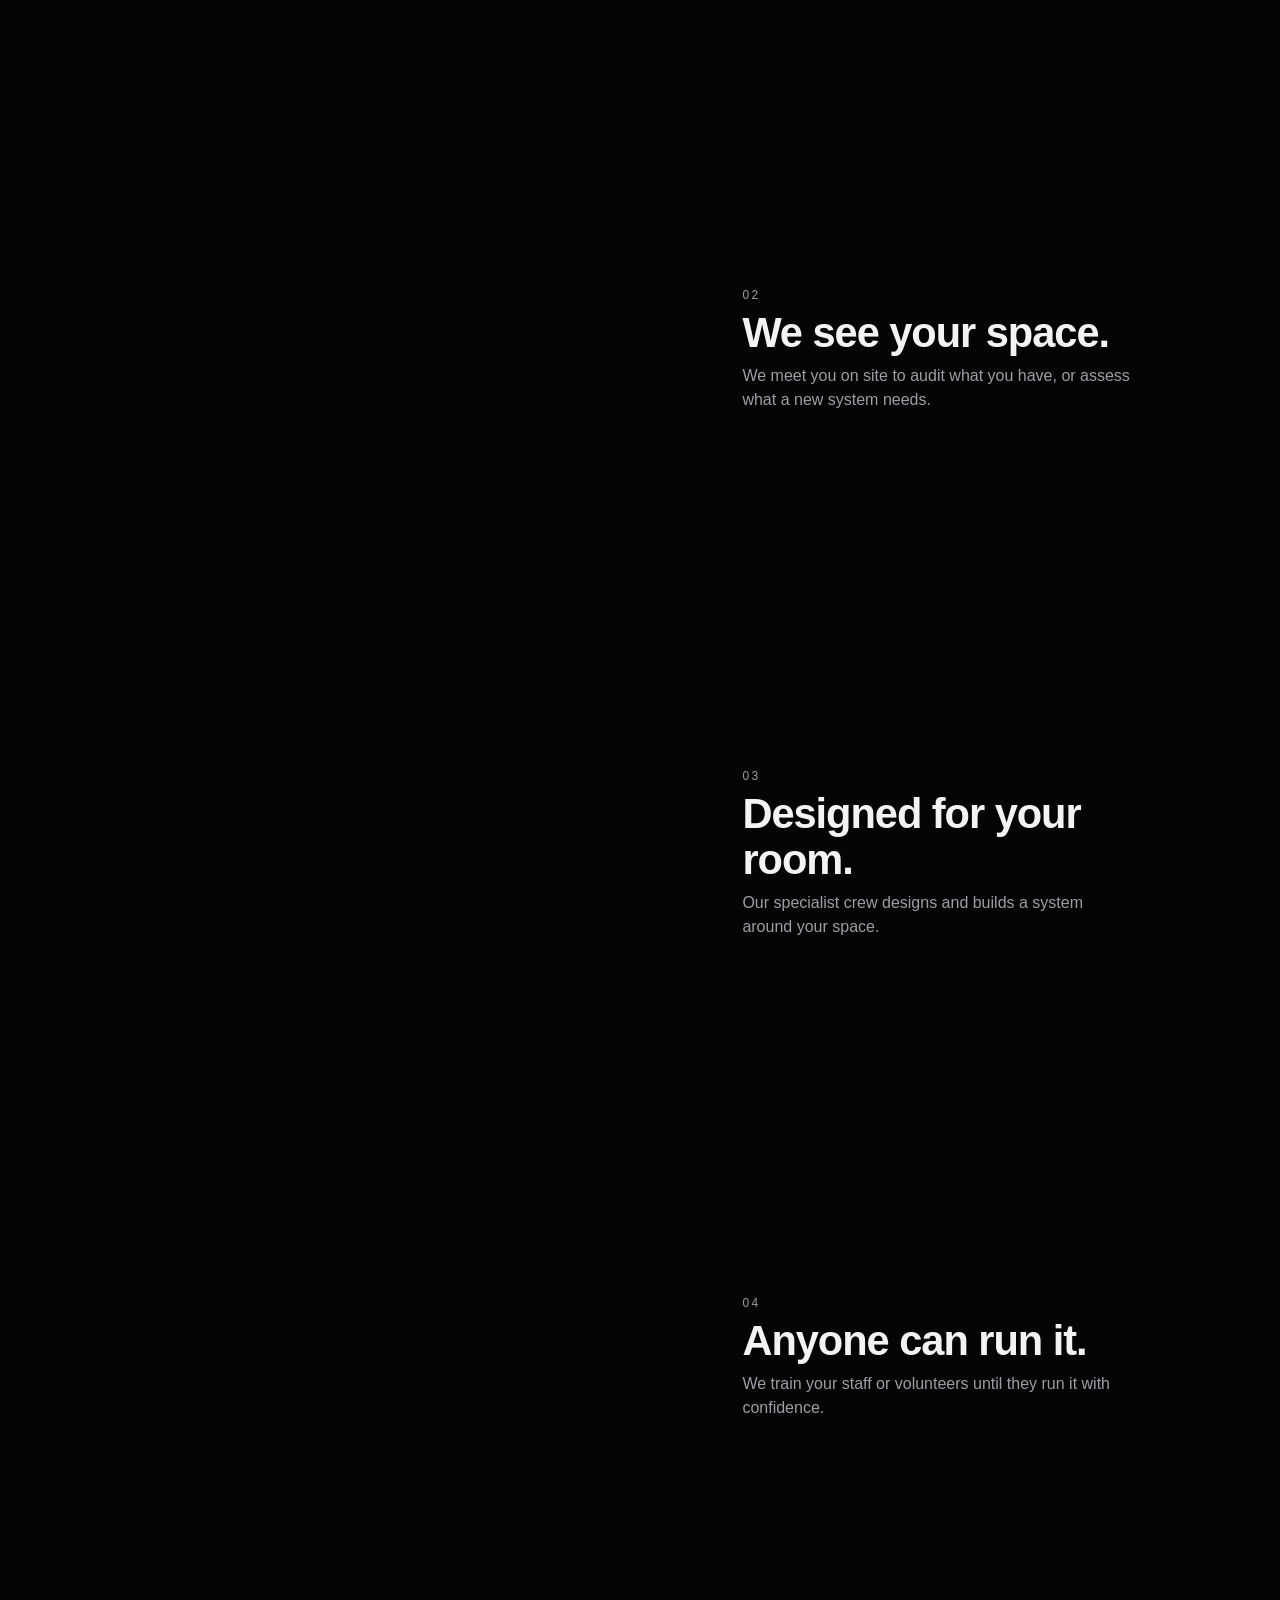
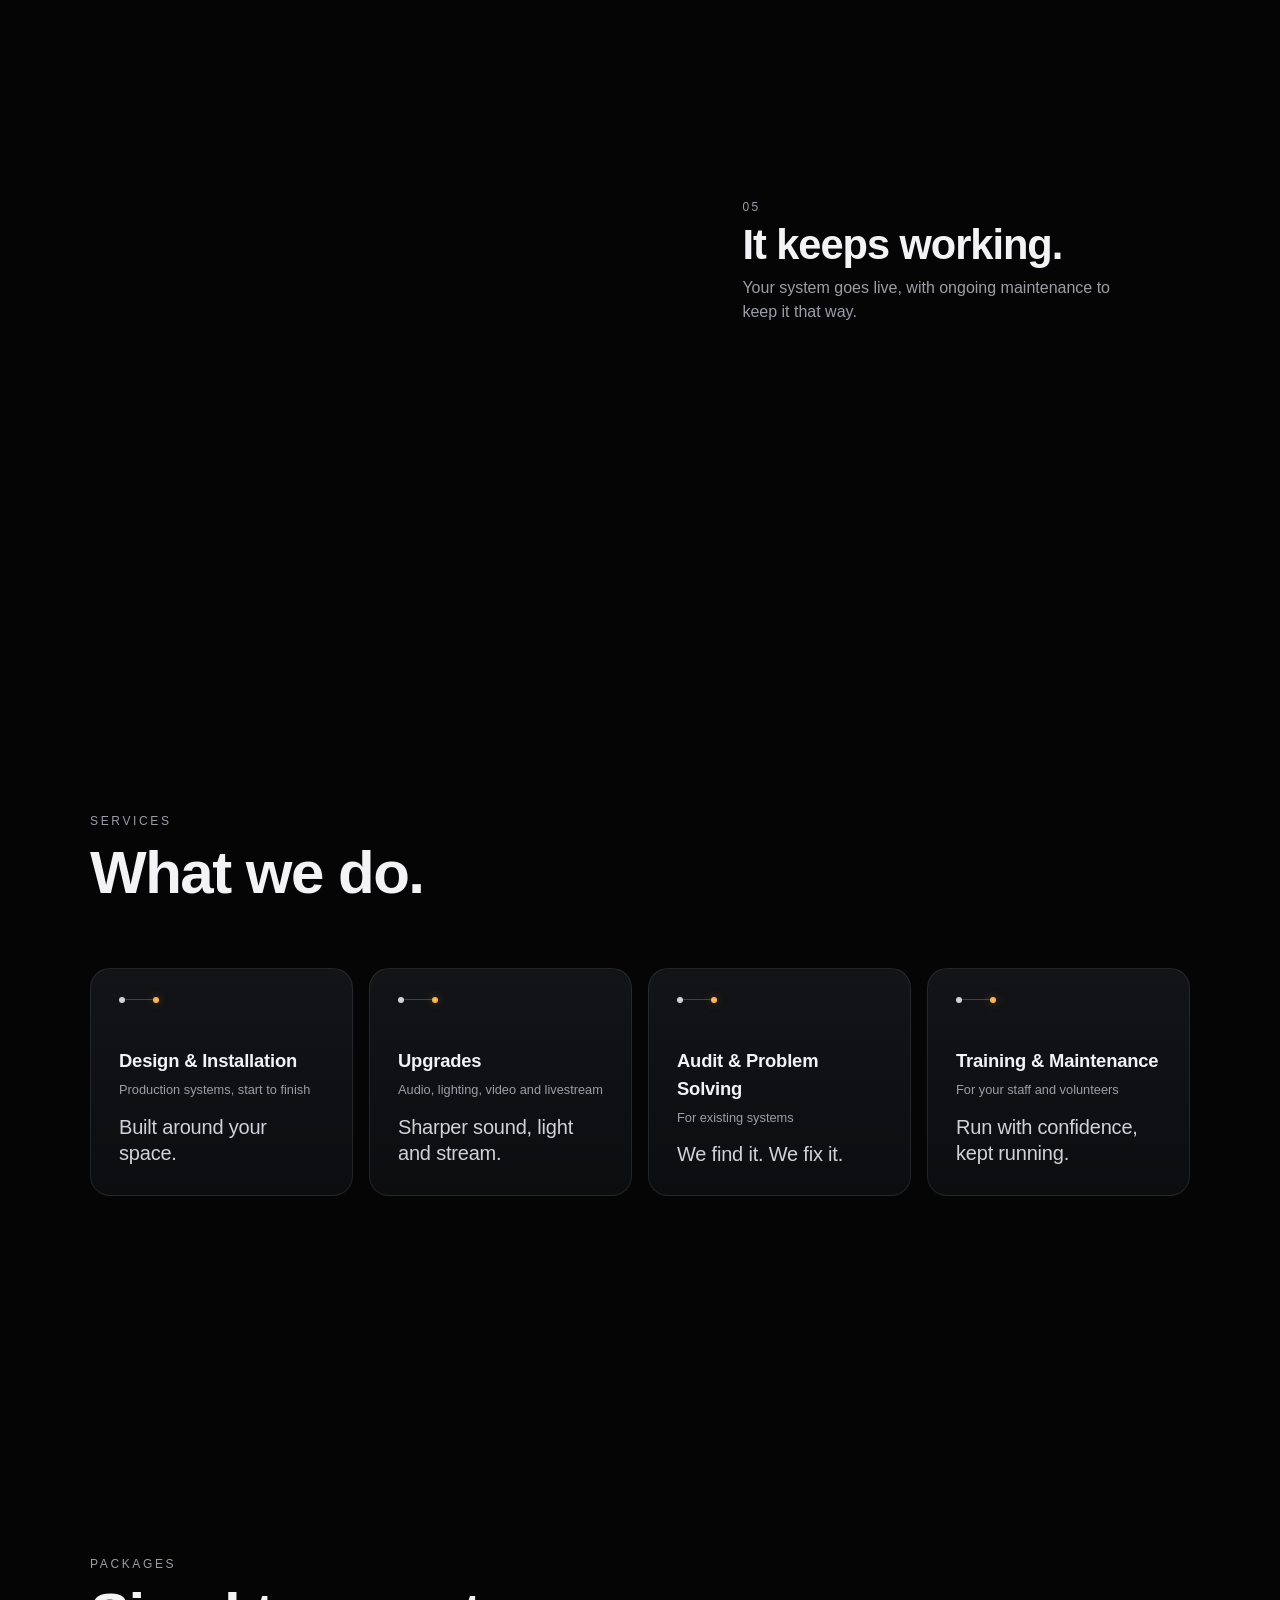
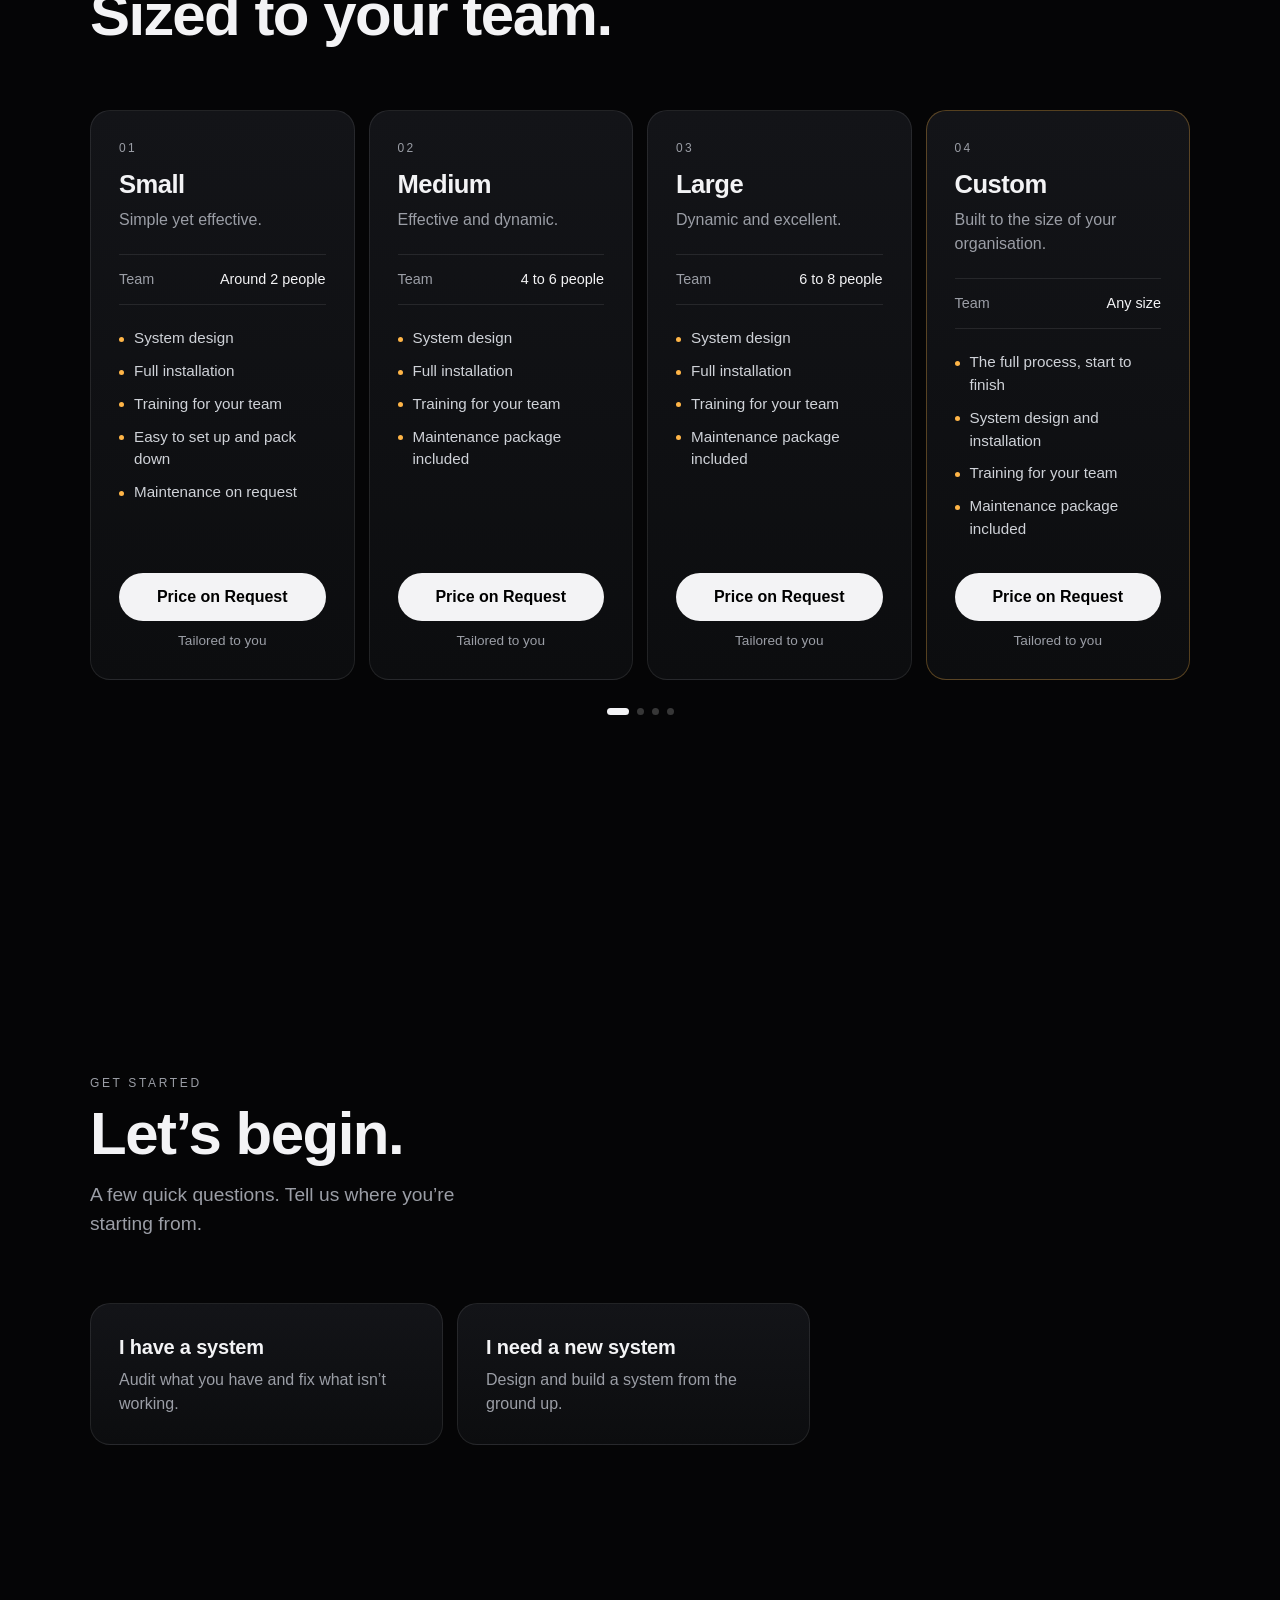
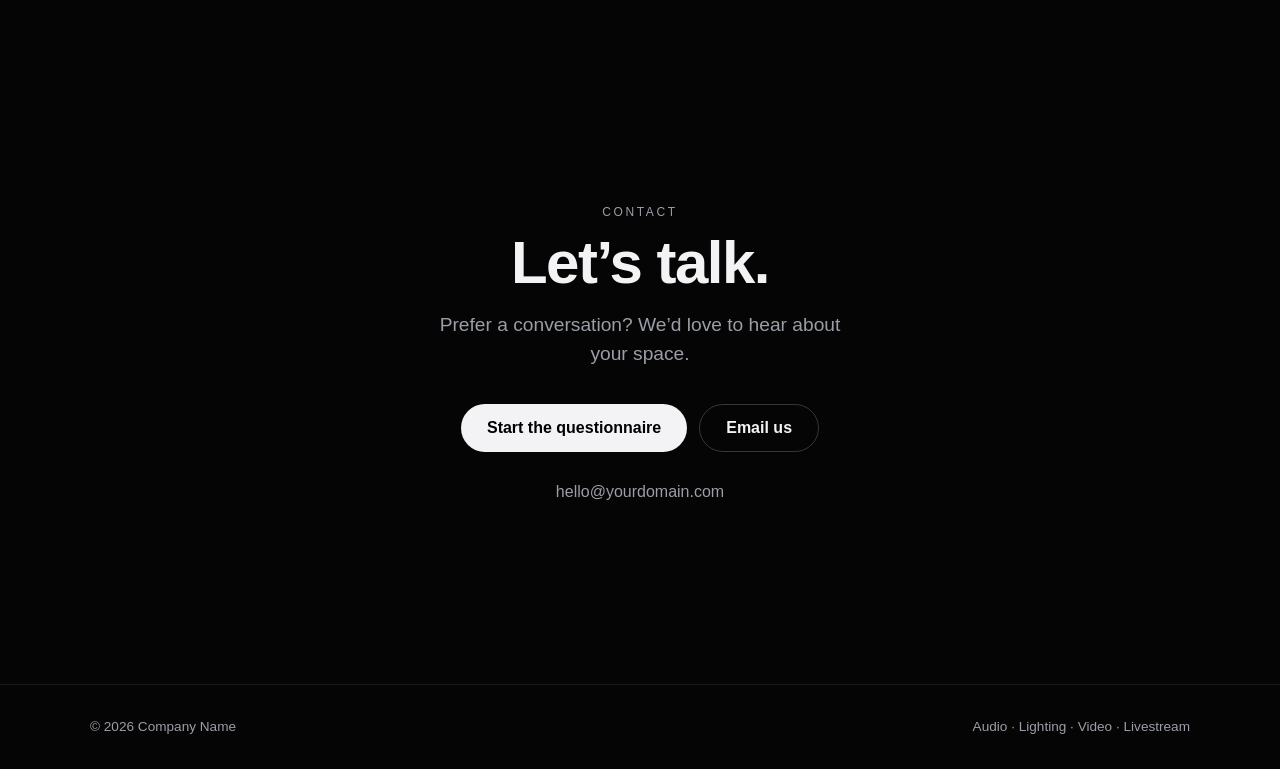
==== commit 4990d28e: "Use the 11 Oct initial-commit animation (version A) Swaps js/network.js back to the version from the" ====
--- a/index.html
+++ b/index.html
@@ -688,6 +688,6 @@
   document.getElementById('qRestart').addEventListener('click', function () { done.hidden = true; branch.classList.remove('hidden'); });
 })();
 </script>
-<script src="js/network.js?v=58"></script>
+<script src="js/network.js?v=59"></script>
 </body>
 </html>
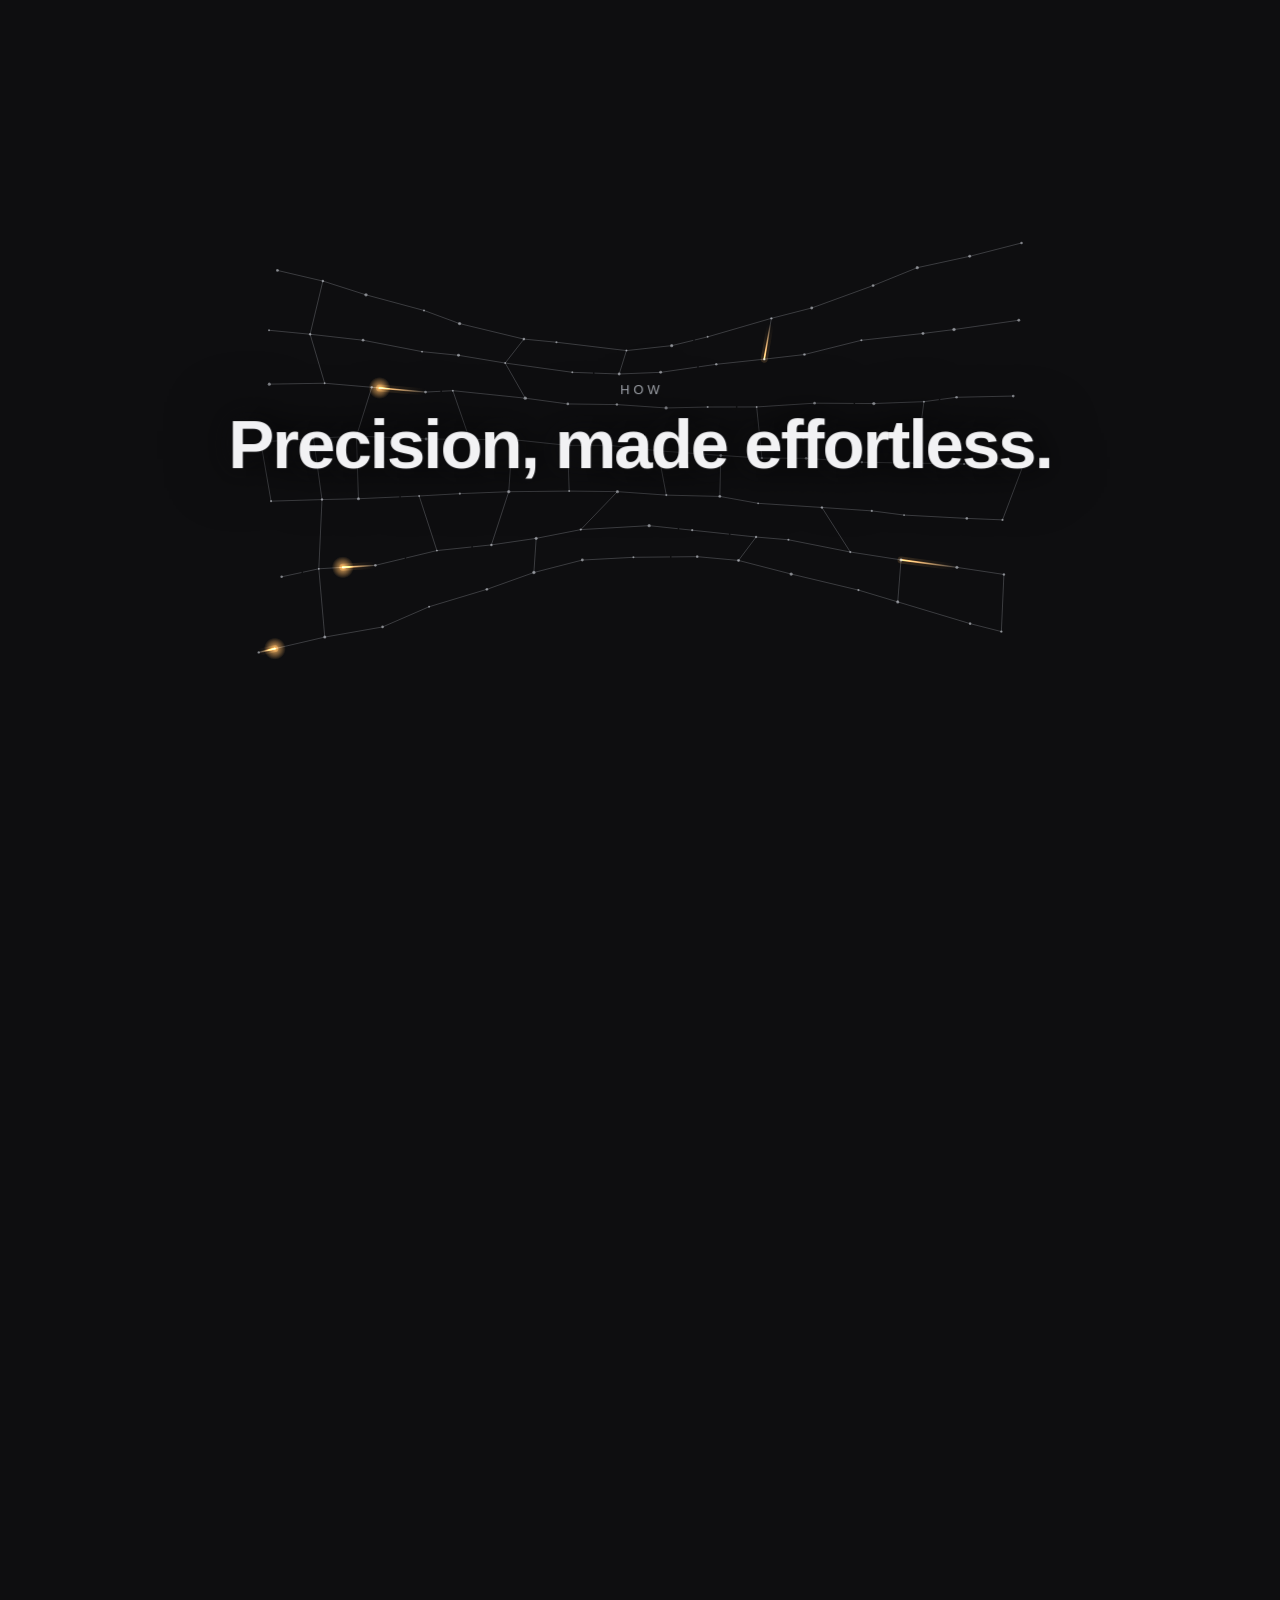
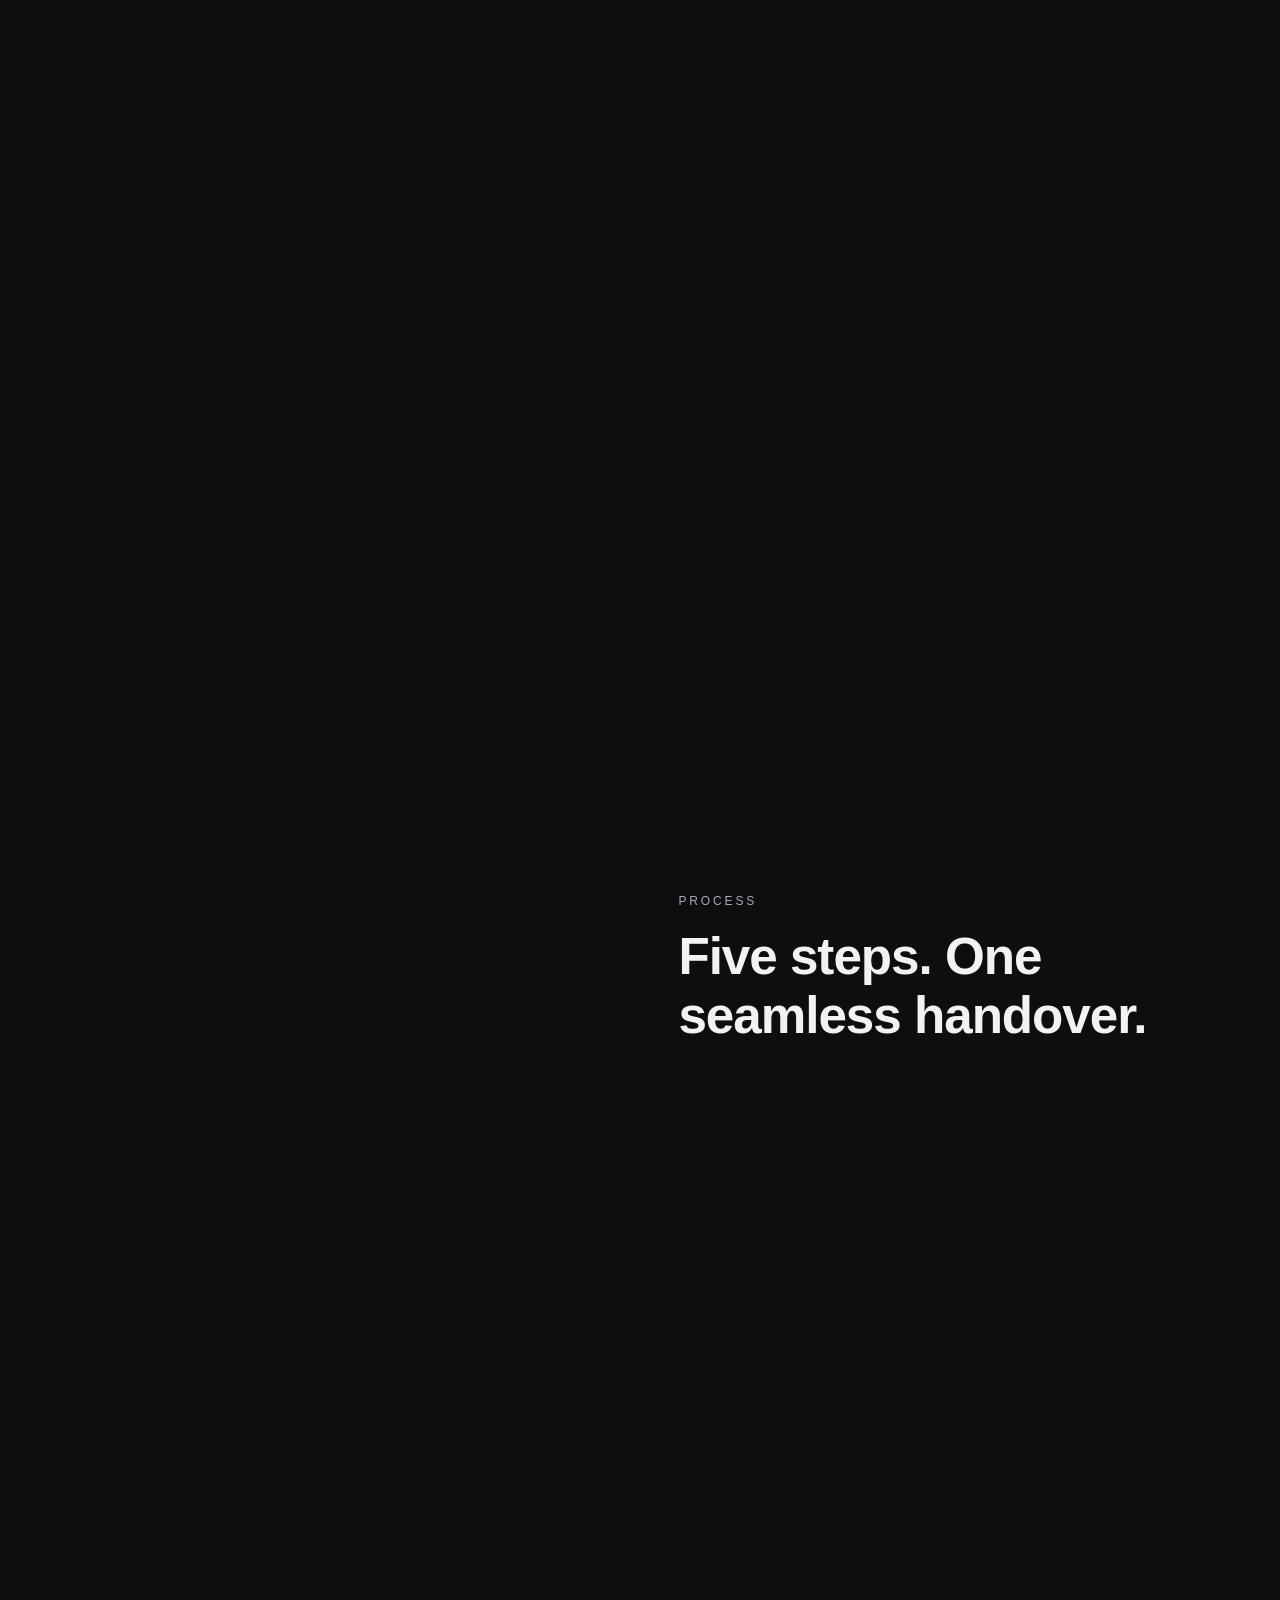
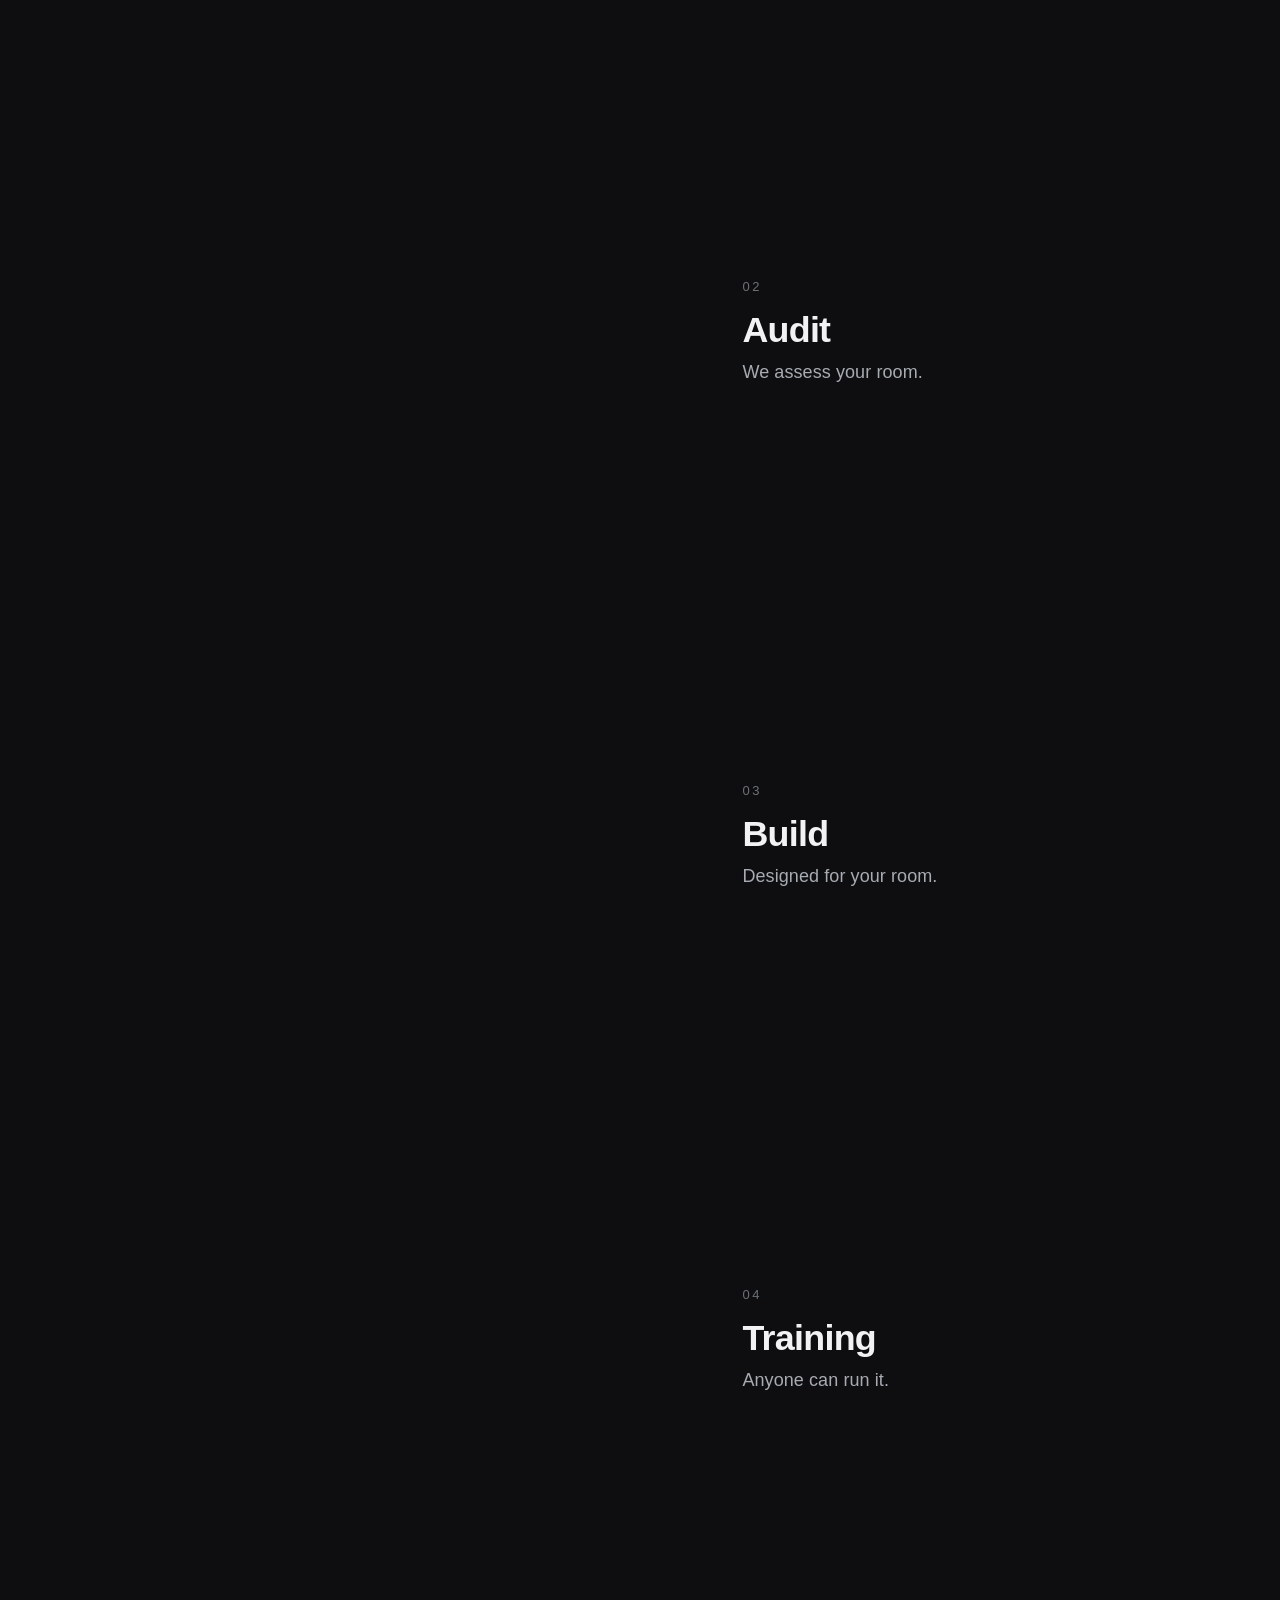
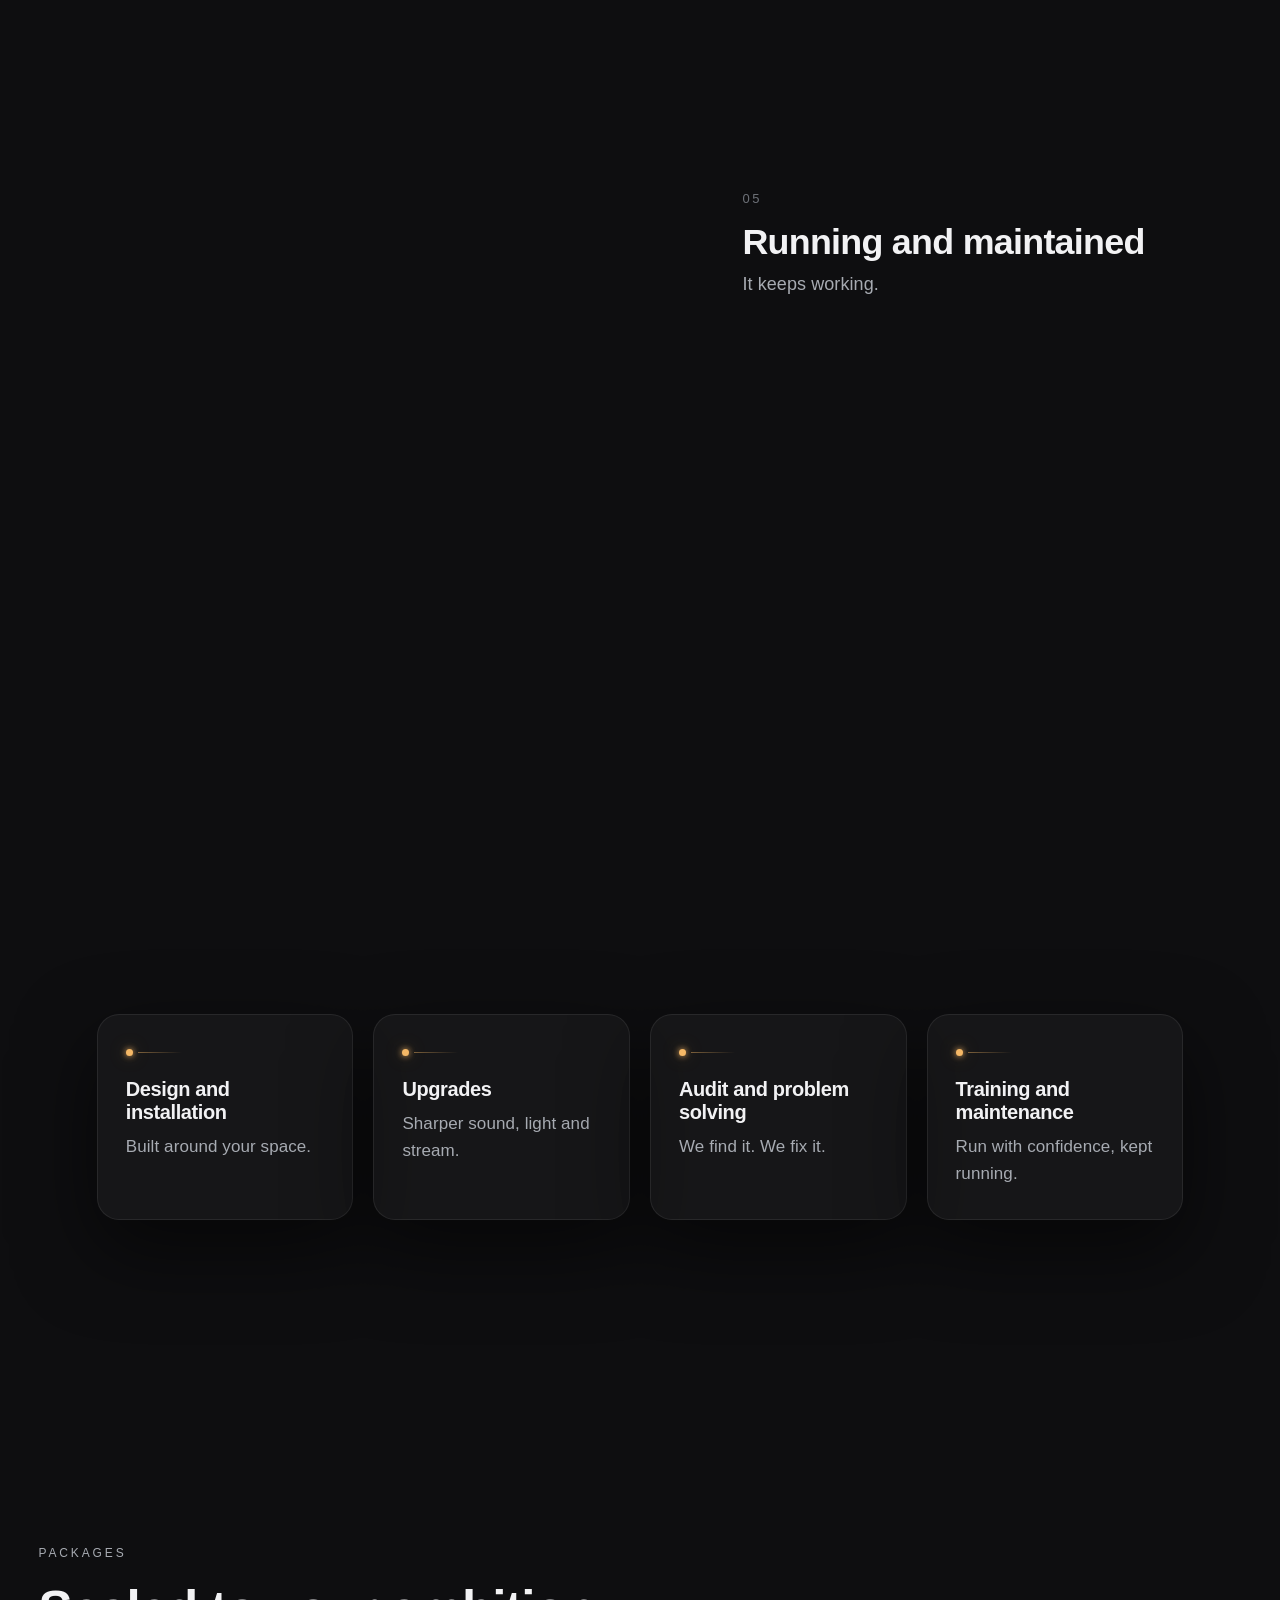
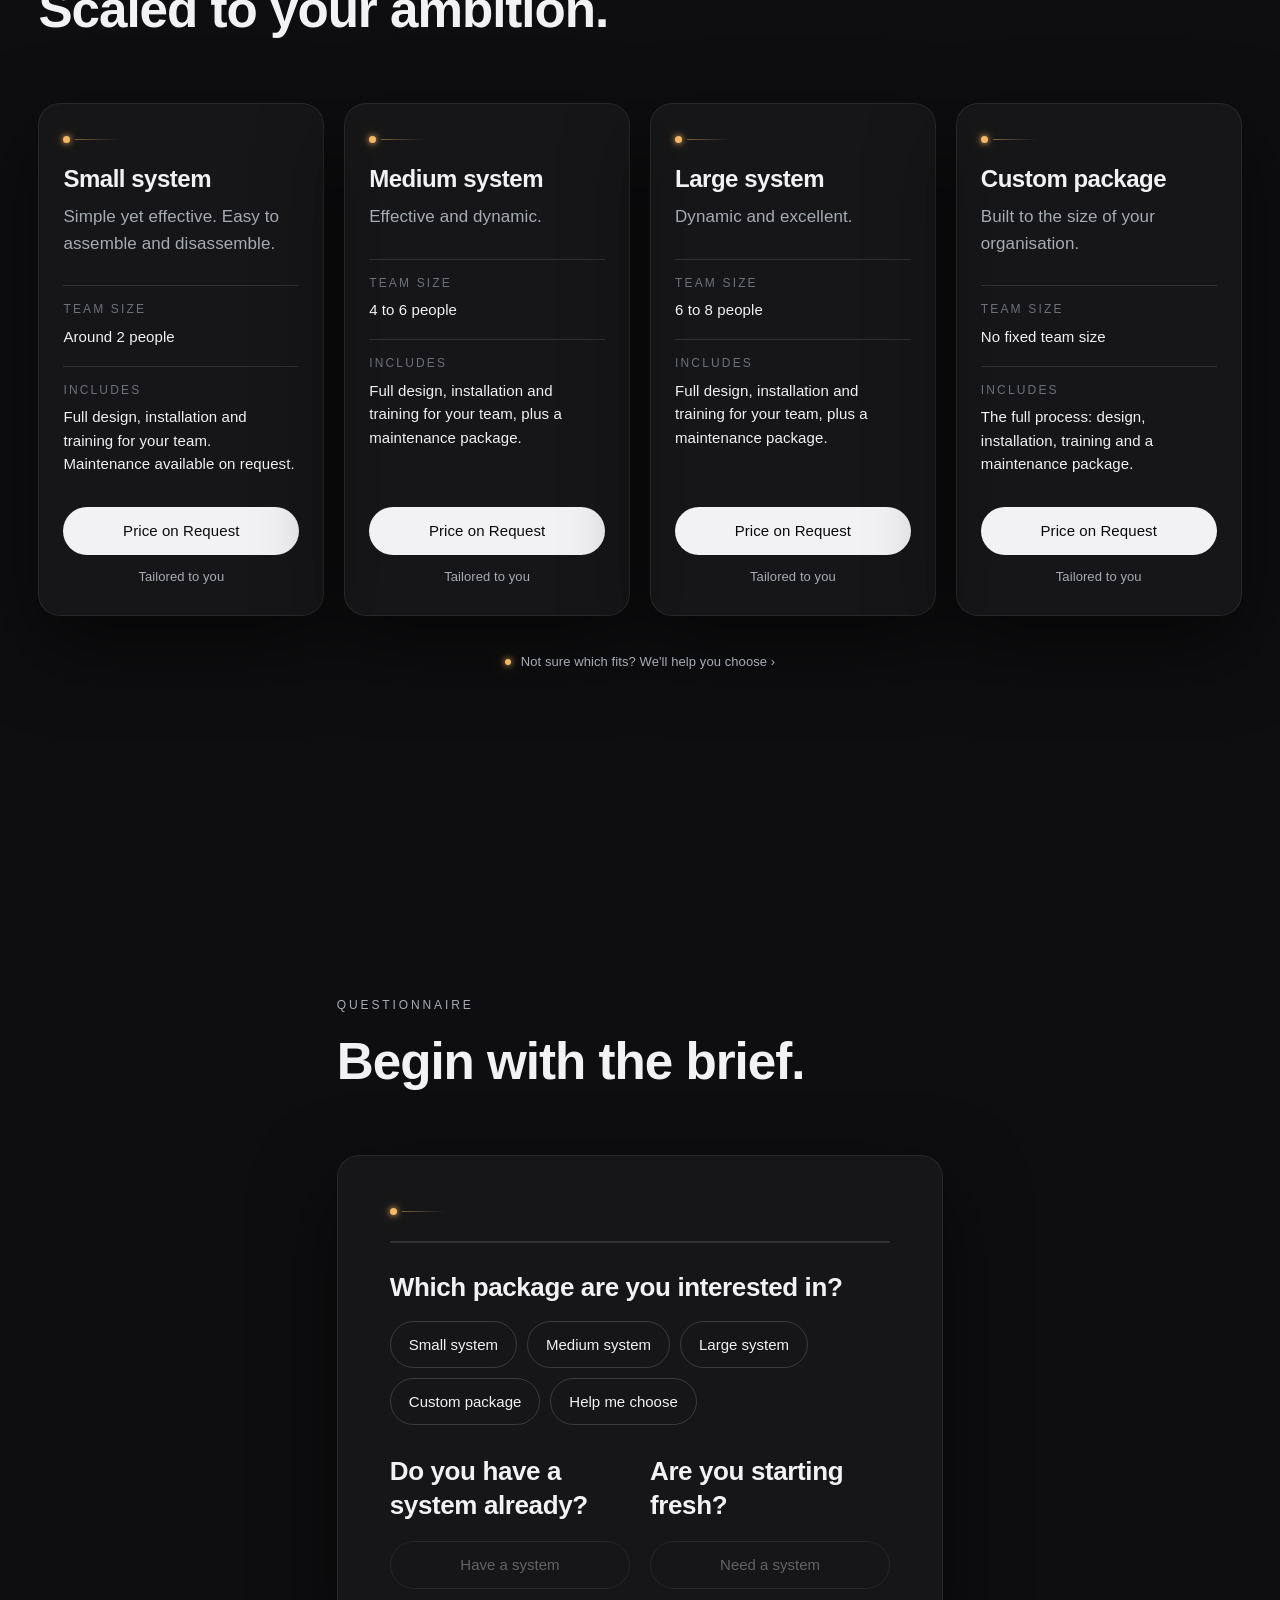
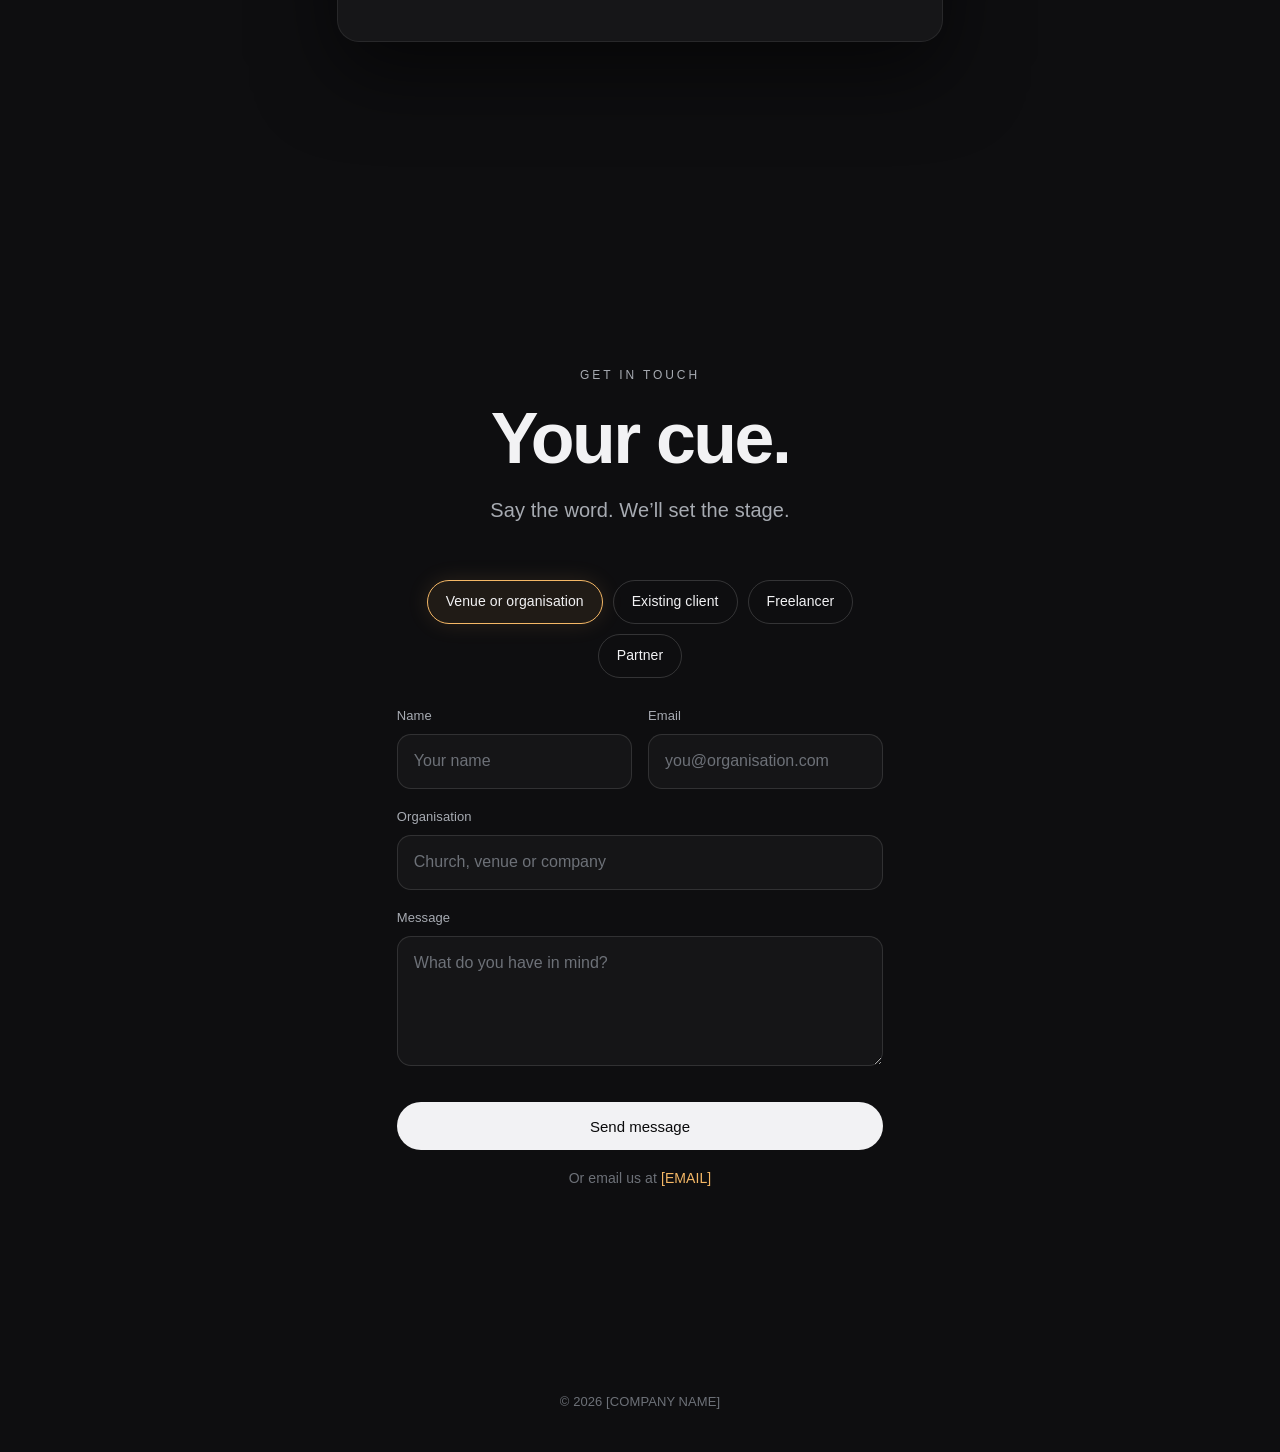
==== commit 3ddea675: "Restore the full site to the 11 Oct 17:36 version Brings back the site as of Elijah's last commit ("" ====
--- a/index.html
+++ b/index.html
@@ -1,693 +1,432 @@
 <!doctype html>
+<html lang="en-GB">
+<head>
+  <meta charset="utf-8">
+  <meta name="viewport" content="width=device-width, initial-scale=1, viewport-fit=cover">
+  <title>[COMPANY NAME]</title>
+  <meta name="description" content="[COMPANY NAME]: professional audio, lighting, video and livestream systems, designed, installed and maintained.">
+  <meta name="theme-color" content="#0e0e10">
+  <script>document.documentElement.classList.add('js');</script>
+  <link rel="stylesheet" href="css/style.css?v=57">
+</head>
 <!--
-  Website: production systems company (pre-launch)
-  Single-file build: all HTML, CSS and JS are in this file.
-
-  BEFORE LAUNCH, edit the CONFIG object at the top of the <script> near the bottom:
-    - companyName  : replaces every "Company Name" placeholder on the page
-    - email        : contact address shown on the site and used as the form fallback
-    - formEndpoint : a form service URL (e.g. a Formspree endpoint). If left empty,
-                     questionnaire answers open in the visitor's email app instead.
-
-  Page order: Intro (Why / How / What + dots-and-lines stage animation, js/network.js)
-              → Client process → Services → Packages → Questionnaire → Contact
+  data-quote-button="on" shows a "Get a Quote" button beside the menu icon.
+  Leave "off" for hamburger-only navigation.
 -->
-<html lang="en-GB" class="no-js">
-<head>
-<meta charset="utf-8">
-<meta name="viewport" content="width=device-width, initial-scale=1, viewport-fit=cover">
-<title>Company Name · Production Systems</title>
-<meta name="description" content="Professional audio, lighting, video and livestream systems. Designed, installed, and engineered for effortless operation.">
-<meta name="theme-color" content="#050506">
-<style>
-  :root{
-    --bg:#050506;
-    --surface:#0c0d0f;
-    --surface-2:#131418;
-    --line:rgba(255,255,255,.09);
-    --line-strong:rgba(255,255,255,.2);
-    --text:#f3f3f5;
-    --muted:#9b9ea6;
-    --silver:#cfd2d8;
-    --amber:#ffb547;
-    --amber-glow:rgba(255,181,71,.35);
-    --radius:20px;
-    --gutter:16px;
-    --max:1180px;
-    --font:-apple-system,BlinkMacSystemFont,"SF Pro Display","Helvetica Neue",Inter,"Segoe UI",Roboto,Arial,sans-serif;
-  }
-  @media (min-width:768px){:root{--gutter:40px}}
-
-  *{box-sizing:border-box;margin:0;padding:0}
-  html{scroll-behavior:smooth;-webkit-text-size-adjust:100%}
-  @media (prefers-reduced-motion:reduce){html{scroll-behavior:auto}}
-  body{background:var(--bg);color:var(--text);font-family:var(--font);line-height:1.5;-webkit-font-smoothing:antialiased;overflow-x:hidden}
-  a{color:inherit}
-  button{font:inherit;color:inherit;background:none;border:0;cursor:pointer}
-  :focus-visible{outline:2px solid var(--amber);outline-offset:3px}
-  .sr-only{position:absolute;width:1px;height:1px;overflow:hidden;clip:rect(0 0 0 0);white-space:nowrap}
-
-  .wrap{width:100%;max-width:var(--max);margin:0 auto;padding:0 var(--gutter)}
-  section.block{padding:clamp(96px,14vw,180px) 0}
-  .eyebrow{font-size:.75rem;letter-spacing:.22em;text-transform:uppercase;color:var(--muted)}
-  .section-title{font-size:clamp(2.1rem,5.2vw,3.75rem);font-weight:600;letter-spacing:-.025em;line-height:1.04;margin:.7rem 0 1rem}
-  .lede{color:var(--muted);font-size:clamp(1rem,1.5vw,1.2rem);max-width:38ch}
-
-  /* Reveal on scroll */
-  [data-reveal]{opacity:0;transform:translateY(24px);transition:opacity .9s cubic-bezier(.2,.7,.2,1),transform .9s cubic-bezier(.2,.7,.2,1);transition-delay:var(--d,0s)}
-  [data-reveal].in{opacity:1;transform:none}
-  .no-js [data-reveal]{opacity:1;transform:none}
-
-  /* ---------- Navigation (hamburger only, hidden over the intro) ---------- */
-  .nav-toggle{position:fixed;top:max(16px,env(safe-area-inset-top));right:16px;z-index:60;width:48px;height:48px;border-radius:50%;
-    background:rgba(20,21,24,.6);-webkit-backdrop-filter:blur(14px);backdrop-filter:blur(14px);border:1px solid var(--line);
-    display:grid;place-items:center;opacity:0;pointer-events:none;transform:translateY(-8px);transition:opacity .5s,transform .5s}
-  .nav-toggle.show,.menu-open .nav-toggle{opacity:1;pointer-events:auto;transform:none}
-  .nav-toggle span,.nav-toggle span::before,.nav-toggle span::after{display:block;width:18px;height:1.5px;background:var(--text);transition:transform .3s,background .3s}
-  .nav-toggle span{position:relative}
-  .nav-toggle span::before,.nav-toggle span::after{content:"";position:absolute;left:0}
-  .nav-toggle span::before{top:-6px}
-  .nav-toggle span::after{top:6px}
-  .menu-open .nav-toggle span{background:transparent}
-  .menu-open .nav-toggle span::before{transform:translateY(6px) rotate(45deg)}
-  .menu-open .nav-toggle span::after{transform:translateY(-6px) rotate(-45deg)}
-  .menu{position:fixed;inset:0;z-index:50;background:rgba(5,5,6,.95);-webkit-backdrop-filter:blur(20px);backdrop-filter:blur(20px);
-    display:flex;flex-direction:column;justify-content:center;opacity:0;visibility:hidden;transition:opacity .4s,visibility .4s}
-  .menu-open .menu{opacity:1;visibility:visible}
-  .menu .brand{position:absolute;top:max(28px,env(safe-area-inset-top));left:var(--gutter);font-weight:600;letter-spacing:.02em}
-  .menu ul{list-style:none}
-  .menu a{display:inline-block;text-decoration:none;font-size:clamp(2.1rem,7vw,4rem);font-weight:600;letter-spacing:-.025em;padding:.2rem 0;color:var(--muted);transition:color .2s}
-  .menu a:hover,.menu a:focus-visible{color:var(--text)}
-
-  /* ---------- Network canvas (js/network.js): fixed behind everything ---------- */
-  #network{position:fixed;inset:0;width:100%;height:100%;z-index:0;pointer-events:none}
-  main,footer{position:relative;z-index:1}
-
-  /* ---------- Intro: Why / How / What over the network animation ---------- */
-  .intro{position:relative;height:600vh}
-  .intro-sticky{position:sticky;top:0;height:100vh;height:100svh;overflow:hidden}
-  .intro-lines{position:absolute;inset:0;z-index:1;pointer-events:none}
-  .intro-line{position:absolute;left:50%;top:48%;width:min(22ch,calc(100% - 2 * var(--gutter)));margin:0;text-align:center;
-    font-size:clamp(1.9rem,5.4vw,4.3rem);font-weight:600;letter-spacing:-.03em;line-height:1.07;
-    text-shadow:0 0 28px rgba(5,5,6,.9),0 0 64px rgba(5,5,6,.75);transform:translate(-50%,-50%);opacity:0;will-change:opacity,transform}
-  .intro-line > span{display:block}
-  .intro-line:first-child{width:min(30ch,calc(100% - 2 * var(--gutter)))}
-  .intro-line:first-child > span{animation:intro-in 1.8s cubic-bezier(.22,.61,.36,1) .5s both}
-  .intro-line:first-child > span + span{animation-delay:.9s}
-  .no-js .intro-lines{position:static;padding:20vh var(--gutter) 0}
-  .no-js .intro-line{position:static;transform:none;width:auto;margin:0 auto .6em;opacity:1}
-  .scroll-hint{position:absolute;bottom:max(28px,env(safe-area-inset-bottom));left:50%;transform:translateX(-50%);font-size:.7rem;letter-spacing:.24em;text-transform:uppercase;color:var(--muted);display:flex;flex-direction:column;align-items:center;gap:12px;transition:opacity .4s}
-  .scroll-hint i{width:1px;height:36px;background:linear-gradient(var(--silver),transparent);animation:hint 2.2s ease-in-out infinite;transform-origin:top}
-  @keyframes hint{0%{transform:scaleY(0)}50%{transform:scaleY(1);opacity:1}100%{transform:scaleY(1);opacity:0}}
-  @keyframes intro-in{from{opacity:0;transform:translateY(12px)}to{opacity:1;transform:none}}
-
-  /* ---------- Client process (markers drawn on the canvas at each .step-marker) ---------- */
-  #process{padding-bottom:clamp(64px,10vw,120px)}
-  .process-inner{max-width:var(--max);margin:0 auto;padding:0 var(--gutter)}
-  .process-stage-slot{display:none}
-  .process-steps{list-style:none;margin-top:56px}
-  .step{min-height:42vh;display:flex;align-items:center}
-  .step-body{position:relative;padding-left:46px}
-  .step-marker{position:absolute;left:7px;top:9px;width:10px;height:10px;transform:translate(-50%,-50%)}
-  .step-num{font-size:.75rem;letter-spacing:.2em;color:var(--muted)}
-  .step h3{font-size:clamp(1.6rem,3.6vw,2.6rem);font-weight:600;letter-spacing:-.025em;line-height:1.1;margin:.35rem 0 .55rem}
-  .step p{color:var(--muted);max-width:44ch}
-  @media (min-width:900px){
-    .process-inner{display:grid;grid-template-columns:1fr 1fr;gap:6vw}
-    .process-stage-slot{display:block}
-    .process-head{min-height:46vh;display:flex;flex-direction:column;justify-content:center}
-    .process-steps{margin-top:0}
-    .step{min-height:56vh}
-    .step-body{padding-left:64px}
-  }
-
-  /* ---------- Services ---------- */
-  .grid4{display:grid;gap:16px;margin-top:64px;grid-template-columns:1fr}
-  @media (min-width:700px){.grid4{grid-template-columns:repeat(2,1fr)}}
-  @media (min-width:1080px){.grid4{grid-template-columns:repeat(4,1fr)}}
-  .card{background:linear-gradient(180deg,var(--surface-2),var(--surface));border:1px solid var(--line);border-radius:var(--radius);padding:28px}
-  .motif{display:flex;align-items:center;margin-bottom:44px}
-  .motif i{width:6px;height:6px;border-radius:50%;background:var(--silver)}
-  .motif b{width:28px;height:1px;background:var(--line-strong)}
-  .motif i:last-child{transition:background .8s,box-shadow .8s}
-  .motif.is-lit i:last-child,.no-js .motif i:last-child{background:var(--amber);box-shadow:0 0 10px var(--amber-glow)}
-  .svc h3{font-size:1.15rem;font-weight:600;letter-spacing:-.01em;margin-bottom:.35rem}
-  .svc .sub{font-size:.8rem;color:var(--muted);margin-bottom:.9rem}
-  .svc p.jab{font-size:1.25rem;letter-spacing:-.01em;color:var(--silver);line-height:1.3}
-
-  /* ---------- Packages (swipe carousel on mobile, row on desktop) ---------- */
-  .pkg-track{position:relative;display:flex;gap:14px;overflow-x:auto;scroll-snap-type:x mandatory;margin:64px calc(var(--gutter) * -1) 0;
-    padding:0 var(--gutter) 8px;scroll-padding:0 var(--gutter);scrollbar-width:none;-webkit-overflow-scrolling:touch}
-  .pkg-track::-webkit-scrollbar{display:none}
-  .pkg{flex:0 0 84%;scroll-snap-align:start;display:flex;flex-direction:column}
-  @media (min-width:600px){.pkg{flex-basis:46%}}
-  @media (min-width:1080px){
-    .pkg-track{display:grid;grid-template-columns:repeat(4,1fr);overflow:visible;margin:64px 0 0;padding:0}
-    .pkg{flex:none}
-    .pkg-dots{display:none}
-  }
-  .pkg .num{font-size:.75rem;letter-spacing:.2em;color:var(--muted)}
-  .pkg h3{font-size:1.6rem;font-weight:600;letter-spacing:-.02em;margin:.5rem 0 .25rem}
-  .pkg .desc{color:var(--muted)}
-  .pkg .team{display:flex;justify-content:space-between;gap:12px;margin:22px 0;padding:14px 0;border-top:1px solid var(--line);border-bottom:1px solid var(--line);font-size:.9rem;color:var(--muted)}
-  .pkg .team strong{color:var(--text);font-weight:500}
-  .pkg ul{list-style:none;display:grid;gap:10px;margin-bottom:32px;flex:1;align-content:start}
-  .pkg li{display:flex;gap:10px;font-size:.95rem;color:var(--silver)}
-  .pkg li::before{content:"";flex:0 0 5px;height:5px;border-radius:50%;background:var(--amber);margin-top:.62em}
-  .pkg.custom{border-color:rgba(255,181,71,.3)}
-  .pkg .tailored{text-align:center;color:var(--muted);font-size:.85rem;margin-top:10px;white-space:nowrap}
-  .pkg-dots{display:flex;justify-content:center;gap:8px;margin-top:28px}
-  .pkg-dots button{width:7px;height:7px;padding:0;border-radius:4px;background:var(--line-strong);transition:background .3s,width .3s}
-  .pkg-dots button.on{background:var(--text);width:22px}
-
-  .btn{display:inline-flex;align-items:center;justify-content:center;gap:8px;min-height:48px;padding:0 26px;border-radius:999px;font-weight:600;text-decoration:none;transition:transform .2s,background .2s,border-color .2s,opacity .2s}
-  .btn-primary{background:var(--text);color:#000}
-  .btn-primary:hover{background:#fff;transform:translateY(-1px)}
-  .btn-ghost{border:1px solid var(--line-strong);color:var(--text)}
-  .btn-ghost:hover{border-color:var(--silver)}
-  .btn[disabled]{opacity:.5;pointer-events:none}
-  .pkg .btn{width:100%}
-
-  /* ---------- Questionnaire ---------- */
-  .q{margin-top:64px;max-width:720px}
-  .branch{display:grid;gap:14px;grid-template-columns:1fr}
-  @media (min-width:700px){.branch{grid-template-columns:1fr 1fr}}
-  .branch button{text-align:left;padding:28px;border-radius:var(--radius);border:1px solid var(--line);background:linear-gradient(180deg,var(--surface-2),var(--surface));transition:border-color .3s,transform .3s}
-  .branch button:hover{border-color:var(--line-strong);transform:translateY(-2px)}
-  .branch strong{display:block;font-size:1.25rem;letter-spacing:-.01em;margin-bottom:6px}
-  .branch span{color:var(--muted)}
-  .branch.hidden,.qform[hidden],.q-done[hidden]{display:none}
-  .q-head{display:flex;justify-content:space-between;align-items:center;margin-bottom:16px;font-size:.85rem;color:var(--muted)}
-  .q-head button{color:var(--muted);text-decoration:underline;text-underline-offset:3px}
-  .progress{height:2px;background:var(--line);border-radius:2px;margin-bottom:44px;overflow:hidden}
-  .progress i{display:block;height:100%;width:0;background:var(--amber);transition:width .5s}
-  .qstep{display:none;border:0}
-  .qstep.current{display:block;animation:stepIn .5s cubic-bezier(.2,.7,.2,1)}
-  @keyframes stepIn{from{opacity:0;transform:translateY(12px)}to{opacity:1;transform:none}}
-  .q-label{display:block;font-size:clamp(1.45rem,3.2vw,2.1rem);font-weight:600;letter-spacing:-.02em;line-height:1.15;margin-bottom:8px}
-  .q-note{color:var(--muted);margin-bottom:8px}
-  textarea,input[type=text],input[type=email],input[type=tel]{width:100%;background:var(--surface);border:1px solid var(--line);border-radius:14px;padding:16px;color:var(--text);font:inherit;font-size:16px;transition:border-color .2s;margin-top:16px}
-  textarea{min-height:150px;resize:vertical}
-  textarea:focus,input:focus{outline:none;border-color:var(--silver)}
-  ::placeholder{color:#5d6068}
-  .opts{display:flex;flex-wrap:wrap;gap:10px;margin-top:20px}
-  .opt{position:relative}
-  .opt input{position:absolute;opacity:0;pointer-events:none}
-  .opt span{display:inline-flex;align-items:center;min-height:48px;padding:0 20px;border-radius:999px;border:1px solid var(--line-strong);transition:background .2s,color .2s,border-color .2s;cursor:pointer}
-  .opt span:hover{border-color:var(--silver)}
-  .opt input:checked + span{background:var(--text);color:#000;border-color:var(--text)}
-  .opt input:focus-visible + span{outline:2px solid var(--amber);outline-offset:3px}
-  .contact-fields{display:grid;gap:4px 12px}
-  @media (min-width:640px){.contact-fields{grid-template-columns:1fr 1fr}}
-  .field label{display:block;font-size:.85rem;color:var(--muted);margin-top:16px}
-  .field input{margin-top:6px}
-  .qnav{display:flex;gap:12px;align-items:center;margin-top:36px}
-  .qnav .back{color:var(--muted);min-height:48px;padding:0 10px}
-  .q-error{color:var(--amber);font-size:.9rem;margin-top:14px;min-height:1.3em}
-  .hp{position:absolute;left:-9999px}
-  .q-done h3{font-size:clamp(1.6rem,3.4vw,2.4rem);font-weight:600;letter-spacing:-.02em;margin-bottom:.5rem}
-  .q-done p{color:var(--muted);margin-bottom:28px;max-width:40ch}
-
-  /* ---------- Contact + footer ---------- */
-  .contact{text-align:center}
-  .contact .lede{margin:0 auto 36px}
-  .contact .actions{display:flex;flex-wrap:wrap;gap:12px;justify-content:center}
-  .contact .mail{display:block;margin-top:28px;color:var(--muted);text-decoration:none}
-  .contact .mail:hover{color:var(--text)}
-  footer{border-top:1px solid var(--line);padding:32px 0 max(32px,env(safe-area-inset-bottom));color:var(--muted);font-size:.85rem}
-  footer .wrap{display:flex;flex-wrap:wrap;justify-content:space-between;gap:12px}
-</style>
-</head>
-<body>
-
-<canvas id="network" aria-hidden="true"></canvas>
-<a href="#process" class="sr-only">Skip the intro</a>
-
-<!-- Navigation -->
-<button class="nav-toggle" aria-label="Open menu" aria-expanded="false" aria-controls="menu"><span></span></button>
-<nav class="menu" id="menu" aria-label="Main">
-  <div class="brand" data-company>Company Name</div>
-  <div class="wrap">
+<body data-quote-button="off">
+
+  <canvas id="network" aria-hidden="true"></canvas>
+
+  <!-- Navigation: hidden over the intro, fades in once it has been scrolled past -->
+  <nav class="nav" aria-label="Main">
+    <a class="nav-quote" href="#questionnaire">Get a Quote</a>
+    <button class="menu-toggle" type="button" aria-expanded="false" aria-controls="menu" aria-label="Open menu">
+      <span></span><span></span>
+    </button>
+  </nav>
+
+  <div class="menu" id="menu" hidden>
+    <p class="menu-brand">[COMPANY NAME]</p>
     <ul>
       <li><a href="#process">Process</a></li>
       <li><a href="#services">Services</a></li>
       <li><a href="#packages">Packages</a></li>
-      <li><a href="#start">Get started</a></li>
+      <li><a href="#questionnaire">Questionnaire</a></li>
       <li><a href="#contact">Contact</a></li>
     </ul>
   </div>
-</nav>
-
-<main>
-  <!-- 1. Intro: Why → How → What, synced to the network animation (js/network.js) -->
-  <section class="intro" id="intro" aria-label="Introduction">
-    <div class="intro-sticky">
-      <div class="intro-lines">
-        <p class="intro-line"><span>Every voice deserves to carry.</span><span>Every moment deserves to land.</span></p>
-        <p class="intro-line"><span>Engineered for effortless operation.</span></p>
-        <p class="intro-line"><span>Professional audio, lighting, video and livestream.</span></p>
-      </div>
-      <div class="scroll-hint" aria-hidden="true">Scroll<i></i></div>
-    </div>
-  </section>
-
-  <!-- 2. Client process: the stage rebuilds beside the steps (desktop); markers are drawn on the canvas -->
-  <section class="block" id="process">
-    <div class="process-inner">
-      <div class="process-stage-slot" aria-hidden="true"></div>
-      <div class="process-content">
-        <header class="process-head">
-          <div class="eyebrow" data-reveal>How we work</div>
-          <h2 class="section-title" data-reveal style="--d:.08s">Five steps. Nothing rushed.</h2>
-          <p class="lede" data-reveal style="--d:.16s">Every stage is deliberate, so nothing is missed and everything works on day one.</p>
+
+  <main>
+
+    <!-- 1. Intro: Why → How → What, synced to the network animation -->
+    <section id="intro" class="intro" aria-label="Introduction">
+      <div class="intro-sticky">
+        <h1 class="visually-hidden">[COMPANY NAME]</h1>
+        <div class="intro-lines">
+          <p class="intro-line"><span class="intro-beat">Why</span><span>Great moments demand flawless delivery.</span></p>
+          <p class="intro-line"><span class="intro-beat">How</span><span>Precision, made effortless.</span></p>
+          <p class="intro-line"><span class="intro-beat">What</span><span>We design &amp; install production systems.</span></p>
+        </div>
+        <!-- Scroll hint: fades away as soon as scrolling starts -->
+        <div class="scroll-hint" aria-hidden="true"><div class="scroll-hint-line"><span></span></div></div>
+      </div>
+    </section>
+
+    <!-- 2. Client process: markers are drawn on the canvas at each .step-marker -->
+    <section id="process" class="process">
+      <div class="process-inner">
+        <div class="process-stage-slot" aria-hidden="true"></div>
+        <div class="process-content">
+          <header class="section-head process-head reveal">
+            <p class="eyebrow">Process</p>
+            <h2>Five steps. One seamless handover.</h2>
+          </header>
+          <ol class="steps">
+            <li class="step">
+              <div class="step-body reveal">
+                <span class="step-marker" aria-hidden="true"></span>
+                <span class="step-num">01</span>
+                <h3 class="step-title">Questionnaire</h3>
+                <p class="step-line">Lead with your vision.</p>
+              </div>
+            </li>
+            <li class="step">
+              <div class="step-body reveal">
+                <span class="step-marker" aria-hidden="true"></span>
+                <span class="step-num">02</span>
+                <h3 class="step-title">Audit</h3>
+                <p class="step-line">We assess your room.</p>
+              </div>
+            </li>
+            <li class="step">
+              <div class="step-body reveal">
+                <span class="step-marker" aria-hidden="true"></span>
+                <span class="step-num">03</span>
+                <h3 class="step-title">Build</h3>
+                <p class="step-line">Designed for your room.</p>
+              </div>
+            </li>
+            <li class="step">
+              <div class="step-body reveal">
+                <span class="step-marker" aria-hidden="true"></span>
+                <span class="step-num">04</span>
+                <h3 class="step-title">Training</h3>
+                <p class="step-line">Anyone can run it.</p>
+              </div>
+            </li>
+            <li class="step">
+              <div class="step-body reveal">
+                <span class="step-marker" aria-hidden="true"></span>
+                <span class="step-num">05</span>
+                <h3 class="step-title">Running and maintained</h3>
+                <p class="step-line">It keeps working.</p>
+              </div>
+            </li>
+          </ol>
+        </div>
+      </div>
+    </section>
+
+    <!-- 3. Services -->
+    <section id="services" class="section">
+      <div class="container">
+        <header class="section-head reveal">
+          <p class="eyebrow">Services</p>
+          <h2>The full production, covered.</h2>
         </header>
-        <ol class="process-steps">
-        <li class="step">
-          <div class="step-body" data-reveal>
-            <span class="step-marker" aria-hidden="true"></span>
-            <div class="step-num">01</div>
-            <h3>Tell us what you need.</h3>
-            <p>A short questionnaire about your space, your team and your budget.</p>
-          </div>
-        </li>
-        <li class="step">
-          <div class="step-body" data-reveal>
-            <span class="step-marker" aria-hidden="true"></span>
-            <div class="step-num">02</div>
-            <h3>We see your space.</h3>
-            <p>We meet you on site to audit what you have, or assess what a new system needs.</p>
-          </div>
-        </li>
-        <li class="step">
-          <div class="step-body" data-reveal>
-            <span class="step-marker" aria-hidden="true"></span>
-            <div class="step-num">03</div>
-            <h3>Designed for your room.</h3>
-            <p>Our specialist crew designs and builds a system around your space.</p>
-          </div>
-        </li>
-        <li class="step">
-          <div class="step-body" data-reveal>
-            <span class="step-marker" aria-hidden="true"></span>
-            <div class="step-num">04</div>
-            <h3>Anyone can run it.</h3>
-            <p>We train your staff or volunteers until they run it with confidence.</p>
-          </div>
-        </li>
-        <li class="step">
-          <div class="step-body" data-reveal>
-            <span class="step-marker" aria-hidden="true"></span>
-            <div class="step-num">05</div>
-            <h3>It keeps working.</h3>
-            <p>Your system goes live, with ongoing maintenance to keep it that way.</p>
-          </div>
-        </li>
-        </ol>
-      </div>
-    </div>
-  </section>
-
-  <!-- 3. Services -->
-  <section class="block" id="services">
-    <div class="wrap">
-      <div class="eyebrow" data-reveal>Services</div>
-      <h2 class="section-title" data-reveal style="--d:.08s">What we do.</h2>
-      <div class="grid4">
-        <article class="card svc" data-reveal style="--d:0s">
-          <div class="motif" aria-hidden="true"><i></i><b></b><i></i></div>
-          <h3>Design &amp; Installation</h3>
-          <div class="sub">Production systems, start to finish</div>
-          <p class="jab">Built around your space.</p>
-        </article>
-        <article class="card svc" data-reveal style="--d:.08s">
-          <div class="motif" aria-hidden="true"><i></i><b></b><i></i></div>
-          <h3>Upgrades</h3>
-          <div class="sub">Audio, lighting, video and livestream</div>
-          <p class="jab">Sharper sound, light and stream.</p>
-        </article>
-        <article class="card svc" data-reveal style="--d:.16s">
-          <div class="motif" aria-hidden="true"><i></i><b></b><i></i></div>
-          <h3>Audit &amp; Problem Solving</h3>
-          <div class="sub">For existing systems</div>
-          <p class="jab">We find it. We fix it.</p>
-        </article>
-        <article class="card svc" data-reveal style="--d:.24s">
-          <div class="motif" aria-hidden="true"><i></i><b></b><i></i></div>
-          <h3>Training &amp; Maintenance</h3>
-          <div class="sub">For your staff and volunteers</div>
-          <p class="jab">Run with confidence, kept running.</p>
-        </article>
-      </div>
-    </div>
-  </section>
-
-  <!-- 4. Packages -->
-  <section class="block" id="packages">
-    <div class="wrap">
-      <div class="eyebrow" data-reveal>Packages</div>
-      <h2 class="section-title" data-reveal style="--d:.08s">Sized to your team.</h2>
-
-      <div class="pkg-track" id="pkgTrack">
-        <article class="card pkg" data-reveal style="--d:0s">
-          <div class="num">01</div>
-          <h3>Small</h3>
-          <p class="desc">Simple yet effective.</p>
-          <div class="team"><span>Team</span><strong>Around 2 people</strong></div>
-          <ul>
-            <li>System design</li>
-            <li>Full installation</li>
-            <li>Training for your team</li>
-            <li>Easy to set up and pack down</li>
-            <li>Maintenance on request</li>
-          </ul>
-          <a class="btn btn-primary" href="#start">Price on Request</a>
-          <div class="tailored">Tailored to you</div>
-        </article>
-        <article class="card pkg" data-reveal style="--d:.08s">
-          <div class="num">02</div>
-          <h3>Medium</h3>
-          <p class="desc">Effective and dynamic.</p>
-          <div class="team"><span>Team</span><strong>4 to 6 people</strong></div>
-          <ul>
-            <li>System design</li>
-            <li>Full installation</li>
-            <li>Training for your team</li>
-            <li>Maintenance package included</li>
-          </ul>
-          <a class="btn btn-primary" href="#start">Price on Request</a>
-          <div class="tailored">Tailored to you</div>
-        </article>
-        <article class="card pkg" data-reveal style="--d:.16s">
-          <div class="num">03</div>
-          <h3>Large</h3>
-          <p class="desc">Dynamic and excellent.</p>
-          <div class="team"><span>Team</span><strong>6 to 8 people</strong></div>
-          <ul>
-            <li>System design</li>
-            <li>Full installation</li>
-            <li>Training for your team</li>
-            <li>Maintenance package included</li>
-          </ul>
-          <a class="btn btn-primary" href="#start">Price on Request</a>
-          <div class="tailored">Tailored to you</div>
-        </article>
-        <article class="card pkg custom" data-reveal style="--d:.24s">
-          <div class="num">04</div>
-          <h3>Custom</h3>
-          <p class="desc">Built to the size of your organisation.</p>
-          <div class="team"><span>Team</span><strong>Any size</strong></div>
-          <ul>
-            <li>The full process, start to finish</li>
-            <li>System design and installation</li>
-            <li>Training for your team</li>
-            <li>Maintenance package included</li>
-          </ul>
-          <a class="btn btn-primary" href="#start">Price on Request</a>
-          <div class="tailored">Tailored to you</div>
-        </article>
-      </div>
-      <div class="pkg-dots" id="pkgDots" aria-label="Choose a package"></div>
-    </div>
-  </section>
-
-  <!-- 5. Questionnaire -->
-  <section class="block" id="start">
-    <div class="wrap">
-      <div class="eyebrow" data-reveal>Get started</div>
-      <h2 class="section-title" data-reveal style="--d:.08s">Let’s begin.</h2>
-      <p class="lede" data-reveal style="--d:.16s">A few quick questions. Tell us where you’re starting from.</p>
-
-      <div class="q">
-        <div class="branch" id="branch" data-reveal style="--d:.2s">
-          <button type="button" data-flow="existing">
-            <strong>I have a system</strong>
-            <span>Audit what you have and fix what isn’t working.</span>
-          </button>
-          <button type="button" data-flow="new">
-            <strong>I need a new system</strong>
-            <span>Design and build a system from the ground up.</span>
-          </button>
-        </div>
-
-        <form class="qform" id="qform" hidden novalidate>
-          <div class="q-head"><span id="qTitle"></span><button type="button" id="qChange">Change</button></div>
-          <div class="progress" aria-hidden="true"><i id="qBar"></i></div>
-          <div id="qSteps"></div>
-          <input class="hp" type="text" name="_gotcha" tabindex="-1" autocomplete="off" aria-hidden="true">
-          <div class="q-error" id="qError" role="alert"></div>
-          <div class="qnav">
-            <button type="button" class="back" id="qBack">Back</button>
-            <button type="button" class="btn btn-primary" id="qNext">Next</button>
+        <div class="services reveal-group" style="--n:4">
+          <article class="card service" style="--d:0">
+            <span class="node" aria-hidden="true"></span>
+            <h3>Design and installation</h3>
+            <p>Built around your space.</p>
+          </article>
+          <article class="card service" style="--d:1">
+            <span class="node" aria-hidden="true"></span>
+            <h3>Upgrades</h3>
+            <p>Sharper sound, light and stream.</p>
+          </article>
+          <article class="card service" style="--d:2">
+            <span class="node" aria-hidden="true"></span>
+            <h3>Audit and problem solving</h3>
+            <p>We find it. We fix it.</p>
+          </article>
+          <article class="card service" style="--d:3">
+            <span class="node" aria-hidden="true"></span>
+            <h3>Training and maintenance</h3>
+            <p>Run with confidence, kept running.</p>
+          </article>
+        </div>
+      </div>
+    </section>
+
+    <!-- 4. Packages: four across on desktop, swipe carousel on mobile -->
+    <section id="packages" class="section">
+      <div class="container">
+        <header class="section-head reveal">
+          <p class="eyebrow">Packages</p>
+          <h2>Scaled to your ambition.</h2>
+        </header>
+      </div>
+      <div class="packages-wrap">
+        <div class="packages-track reveal-group" style="--n:4">
+          <article class="card package" style="--d:0">
+            <span class="node package-node" style="--i:0" aria-hidden="true"></span>
+            <h3 class="package-name">Small system</h3>
+            <p class="package-desc">Simple yet effective. Easy to assemble and disassemble.</p>
+            <dl class="package-meta">
+              <div><dt>Team size</dt><dd>Around 2 people</dd></div>
+              <div><dt>Includes</dt><dd>Full design, installation and training for your team. Maintenance available on request.</dd></div>
+            </dl>
+            <div class="package-cta">
+              <a class="btn" href="#questionnaire" data-package="Small system">Price on Request</a>
+              <span class="package-tailored">Tailored to you</span>
+            </div>
+          </article>
+          <article class="card package" style="--d:1">
+            <span class="node package-node" style="--i:1" aria-hidden="true"></span>
+            <h3 class="package-name">Medium system</h3>
+            <p class="package-desc">Effective and dynamic.</p>
+            <dl class="package-meta">
+              <div><dt>Team size</dt><dd>4 to 6 people</dd></div>
+              <div><dt>Includes</dt><dd>Full design, installation and training for your team, plus a maintenance package.</dd></div>
+            </dl>
+            <div class="package-cta">
+              <a class="btn" href="#questionnaire" data-package="Medium system">Price on Request</a>
+              <span class="package-tailored">Tailored to you</span>
+            </div>
+          </article>
+          <article class="card package" style="--d:2">
+            <span class="node package-node" style="--i:2" aria-hidden="true"></span>
+            <h3 class="package-name">Large system</h3>
+            <p class="package-desc">Dynamic and excellent.</p>
+            <dl class="package-meta">
+              <div><dt>Team size</dt><dd>6 to 8 people</dd></div>
+              <div><dt>Includes</dt><dd>Full design, installation and training for your team, plus a maintenance package.</dd></div>
+            </dl>
+            <div class="package-cta">
+              <a class="btn" href="#questionnaire" data-package="Large system">Price on Request</a>
+              <span class="package-tailored">Tailored to you</span>
+            </div>
+          </article>
+          <article class="card package" style="--d:3">
+            <span class="node package-node" style="--i:3" aria-hidden="true"></span>
+            <h3 class="package-name">Custom package</h3>
+            <p class="package-desc">Built to the size of your organisation.</p>
+            <dl class="package-meta">
+              <div><dt>Team size</dt><dd>No fixed team size</dd></div>
+              <div><dt>Includes</dt><dd>The full process: design, installation, training and a maintenance package.</dd></div>
+            </dl>
+            <div class="package-cta">
+              <a class="btn" href="#questionnaire" data-package="Custom package">Price on Request</a>
+              <span class="package-tailored">Tailored to you</span>
+            </div>
+          </article>
+        </div>
+        <div class="carousel-dots" role="tablist" aria-label="Packages">
+          <button type="button" role="tab" aria-label="Package 1" aria-selected="true"></button>
+          <button type="button" role="tab" aria-label="Package 2"></button>
+          <button type="button" role="tab" aria-label="Package 3"></button>
+          <button type="button" role="tab" aria-label="Package 4"></button>
+        </div>
+        <!-- Quiet "help me choose" link: opens the questionnaire with "Help me choose" selected -->
+        <p class="packages-help"><a href="#questionnaire" data-package="Help me choose">Not sure which fits? We'll help you choose&nbsp;›</a></p>
+      </div>
+    </section>
+
+    <!-- 5. Questionnaire. Replace [FORMSPREE_ENDPOINT] with your Formspree form URL (see README) -->
+    <section id="questionnaire" class="section">
+      <div class="container narrow reveal-group" style="--n:2">
+        <header class="section-head" style="--d:0">
+          <p class="eyebrow">Questionnaire</p>
+          <h2>Begin with the brief.</h2>
+        </header>
+
+        <form id="quote-form" class="card quote" style="--d:1" action="[FORMSPREE_ENDPOINT]" method="POST" novalidate>
+          <input type="hidden" name="_subject" value="New questionnaire: [COMPANY NAME] website">
+          <input type="hidden" name="path" value="">
+          <input type="hidden" name="package" value="">
+
+          <span class="node quote-node" aria-hidden="true"></span>
+
+          <div class="q-progress" aria-hidden="true"><span></span></div>
+
+          <!-- Package (required). Set by "Price on Request", or chosen here; tap to change. -->
+          <div class="q-package">
+            <button type="button" class="q-package-toggle" aria-expanded="true" aria-controls="q-package-options">
+              <span class="q-package-ask">Which package are you interested in?</span>
+              <span class="q-package-about">Enquiring about</span>
+              <strong></strong>
+              <span class="q-package-change">Change</span>
+            </button>
+            <div class="q-package-options" id="q-package-options" role="group" aria-label="Packages">
+              <button type="button" data-pick="Small system">Small system</button>
+              <button type="button" data-pick="Medium system">Medium system</button>
+              <button type="button" data-pick="Large system">Large system</button>
+              <button type="button" data-pick="Custom package">Custom package</button>
+              <button type="button" data-pick="Help me choose" data-pill="Help me choose">Help me choose</button>
+            </div>
+          </div>
+
+          <!-- Branch -->
+          <div class="q-screen is-active" data-path="branch">
+            <div class="q-branch">
+              <div class="q-choice">
+                <p class="q-label">Do you have a system already?</p>
+                <button type="button" class="btn btn-ghost" data-choose="existing">Have a system</button>
+              </div>
+              <div class="q-choice">
+                <p class="q-label">Are you starting fresh?</p>
+                <button type="button" class="btn btn-ghost" data-choose="new">Need a system</button>
+              </div>
+            </div>
+          </div>
+
+          <!-- Path A: existing system -->
+          <div class="q-screen" data-path="existing">
+            <label class="q-field">
+              <span class="q-label">What equipment are you using now?</span>
+              <textarea name="equipment" rows="3" required placeholder="Desk, speakers, lights, cameras…"></textarea>
+            </label>
+            <label class="q-field">
+              <span class="q-label">What issues or challenges are you running into?</span>
+              <textarea name="issues" rows="3" required></textarea>
+            </label>
+          </div>
+          <div class="q-screen" data-path="existing">
+            <fieldset class="q-field">
+              <legend class="q-label">How large is the team operating it?</legend>
+              <div class="options">
+                <label class="option"><input type="radio" name="team_size" value="1–2" required><span>1–2</span></label>
+                <label class="option"><input type="radio" name="team_size" value="3–5"><span>3–5</span></label>
+                <label class="option"><input type="radio" name="team_size" value="6–8"><span>6–8</span></label>
+                <label class="option"><input type="radio" name="team_size" value="9+"><span>9+</span></label>
+              </div>
+            </fieldset>
+            <fieldset class="q-field">
+              <legend class="q-label">When would you like the audit?</legend>
+              <div class="options">
+                <label class="option"><input type="radio" name="timeframe" value="Within a month" required><span>Within a month</span></label>
+                <label class="option"><input type="radio" name="timeframe" value="1–3 months"><span>1–3 months</span></label>
+                <label class="option"><input type="radio" name="timeframe" value="3–6 months"><span>3–6 months</span></label>
+                <label class="option"><input type="radio" name="timeframe" value="Flexible"><span>Flexible</span></label>
+              </div>
+            </fieldset>
+          </div>
+          <div class="q-screen" data-path="existing">
+            <fieldset class="q-field">
+              <legend class="q-label">Rough budget</legend>
+              <!-- PROVISIONAL: framing line not yet confirmed -->
+              <p class="q-note">Quality systems start from around £1,000.</p>
+              <div class="options options-stack">
+                <label class="option"><input type="radio" name="budget" value="£1,000 – £2,500" required><span>£1,000 – £2,500</span></label>
+                <label class="option"><input type="radio" name="budget" value="£2,500 – £5,000"><span>£2,500 – £5,000</span></label>
+                <label class="option"><input type="radio" name="budget" value="£5,000 – £10,000"><span>£5,000 – £10,000</span></label>
+                <label class="option"><input type="radio" name="budget" value="£10,000+"><span>£10,000+</span></label>
+              </div>
+            </fieldset>
+          </div>
+
+          <!-- Path B: new system -->
+          <div class="q-screen" data-path="new">
+            <label class="q-field">
+              <span class="q-label">What will the system be used for?</span>
+              <textarea name="purpose" rows="3" required placeholder="Services, events, concerts, streaming…"></textarea>
+            </label>
+            <label class="q-field">
+              <span class="q-label">Any specific requirements?</span>
+              <textarea name="requirements" rows="3" required></textarea>
+            </label>
+          </div>
+          <div class="q-screen" data-path="new">
+            <fieldset class="q-field">
+              <legend class="q-label">How large is the team that will operate it?</legend>
+              <div class="options">
+                <label class="option"><input type="radio" name="team_size" value="1–2" required><span>1–2</span></label>
+                <label class="option"><input type="radio" name="team_size" value="3–5"><span>3–5</span></label>
+                <label class="option"><input type="radio" name="team_size" value="6–8"><span>6–8</span></label>
+                <label class="option"><input type="radio" name="team_size" value="9+"><span>9+</span></label>
+              </div>
+            </fieldset>
+          </div>
+          <div class="q-screen" data-path="new">
+            <fieldset class="q-field">
+              <legend class="q-label">Rough budget</legend>
+              <!-- PROVISIONAL: framing line not yet confirmed -->
+              <p class="q-note">Quality systems start from around £1,000.</p>
+              <div class="options options-stack">
+                <label class="option"><input type="radio" name="budget" value="£1,000 – £2,500" required><span>£1,000 – £2,500</span></label>
+                <label class="option"><input type="radio" name="budget" value="£2,500 – £5,000"><span>£2,500 – £5,000</span></label>
+                <label class="option"><input type="radio" name="budget" value="£5,000 – £10,000"><span>£5,000 – £10,000</span></label>
+                <label class="option"><input type="radio" name="budget" value="£10,000+"><span>£10,000+</span></label>
+              </div>
+            </fieldset>
+            <fieldset class="q-field">
+              <legend class="q-label">What matters most: getting started simply, or a full professional setup?</legend>
+              <div class="options">
+                <label class="option"><input type="radio" name="priority" value="Getting started simply" required><span>Getting started simply</span></label>
+                <label class="option"><input type="radio" name="priority" value="Full professional setup"><span>Full professional setup</span></label>
+              </div>
+            </fieldset>
+          </div>
+
+          <!-- Contact details (both paths) -->
+          <div class="q-screen" data-path="both">
+            <p class="q-label">Where can we reach you?</p>
+            <div class="q-grid">
+              <label class="q-input"><span>Name</span><input type="text" name="name" autocomplete="name" required></label>
+              <label class="q-input"><span>Organisation</span><input type="text" name="organisation" autocomplete="organization"></label>
+              <label class="q-input"><span>Email</span><input type="email" name="email" autocomplete="email" required></label>
+              <label class="q-input"><span>Phone <em>(optional)</em></span><input type="tel" name="phone" autocomplete="tel"></label>
+            </div>
+          </div>
+
+          <!-- Done -->
+          <div class="q-screen q-done" data-path="done">
+            <p class="q-label">Thank you.</p>
+            <p class="q-note">Your answers are with us. We'll be in touch shortly.</p>
+          </div>
+
+          <p class="q-error" role="alert" hidden></p>
+
+          <div class="q-controls" hidden>
+            <button type="button" class="q-back">Back</button>
+            <button type="submit" class="btn q-next">Next</button>
           </div>
         </form>
-
-        <div class="q-done" id="qDone" hidden>
-          <h3>Thank you.</h3>
-          <p>We’ll review your answers and be in touch to arrange a meeting.</p>
-          <button type="button" class="btn btn-ghost" id="qRestart">Start again</button>
-        </div>
-      </div>
-    </div>
-  </section>
-
-  <!-- 6. Contact -->
-  <section class="block contact" id="contact">
-    <div class="wrap">
-      <div class="eyebrow" data-reveal>Contact</div>
-      <h2 class="section-title" data-reveal style="--d:.08s">Let’s talk.</h2>
-      <p class="lede" data-reveal style="--d:.16s">Prefer a conversation? We’d love to hear about your space.</p>
-      <div class="actions" data-reveal style="--d:.24s">
-        <a class="btn btn-primary" href="#start">Start the questionnaire</a>
-        <a class="btn btn-ghost" data-email-link href="#">Email us</a>
-      </div>
-      <a class="mail" data-email data-reveal style="--d:.3s" href="#">hello@yourdomain.com</a>
-    </div>
-  </section>
-</main>
-
-<footer>
-  <div class="wrap">
-    <span>© <span data-year></span> <span data-company>Company Name</span></span>
-    <span>Audio · Lighting · Video · Livestream</span>
-  </div>
-</footer>
-
-<script>
-(function () {
-  'use strict';
-
-  /* ======================= CONFIG: edit before launch ======================= */
-  var CONFIG = {
-    companyName: 'Company Name',
-    email: 'hello@yourdomain.com',
-    formEndpoint: '' // e.g. 'https://formspree.io/f/xxxxxxx'
-  };
-  /* ========================================================================== */
-
-  var root = document.documentElement;
-  root.classList.remove('no-js');
-
-  document.querySelectorAll('[data-company]').forEach(function (el) { el.textContent = CONFIG.companyName; });
-  document.title = CONFIG.companyName + ' · Production Systems';
-  document.querySelectorAll('[data-email]').forEach(function (el) { el.textContent = CONFIG.email; el.href = 'mailto:' + CONFIG.email; });
-  document.querySelectorAll('[data-email-link]').forEach(function (el) { el.href = 'mailto:' + CONFIG.email; });
-  document.querySelectorAll('[data-year]').forEach(function (el) { el.textContent = new Date().getFullYear(); });
-
-  var reduce = window.matchMedia('(prefers-reduced-motion: reduce)').matches;
-  function clamp(v, a, b) { a = a === undefined ? 0 : a; b = b === undefined ? 1 : b; return Math.min(b, Math.max(a, v)); }
-  function ease(t) { return t < .5 ? 4 * t * t * t : 1 - Math.pow(-2 * t + 2, 3) / 2; }
-  function lerp(a, b, t) { return a + (b - a) * t; }
-  function range(p, a, b) { return clamp((p - a) / (b - a)); }
-
-  /* ---------------- Nav: hidden over the intro (the animation itself is js/network.js) ---------------- */
-  var intro = document.getElementById('intro');
-  var toggle = document.querySelector('.nav-toggle');
-  function navCheck() { toggle.classList.toggle('show', intro.getBoundingClientRect().bottom < innerHeight * .5); }
-  addEventListener('scroll', navCheck, { passive: true });
-  addEventListener('resize', navCheck);
-  navCheck();
-
-  /* ---------------- Menu ---------------- */
-  function setMenu(open) {
-    document.body.classList.toggle('menu-open', open);
-    toggle.setAttribute('aria-expanded', open ? 'true' : 'false');
-    toggle.setAttribute('aria-label', open ? 'Close menu' : 'Open menu');
-  }
-  toggle.addEventListener('click', function () { setMenu(!document.body.classList.contains('menu-open')); });
-  document.querySelectorAll('.menu a').forEach(function (a) { a.addEventListener('click', function () { setMenu(false); }); });
-  document.addEventListener('keydown', function (e) { if (e.key === 'Escape') setMenu(false); });
-
-  /* ---------------- Reveal on scroll ---------------- */
-  if ('IntersectionObserver' in window) {
-    var io = new IntersectionObserver(function (entries) {
-      entries.forEach(function (en) { if (en.isIntersecting) { en.target.classList.add('in'); io.unobserve(en.target); } });
-    }, { threshold: .15 });
-    document.querySelectorAll('[data-reveal]').forEach(function (el) { io.observe(el); });
-  } else {
-    document.querySelectorAll('[data-reveal]').forEach(function (el) { el.classList.add('in'); });
-  }
-
-  /* ---------------- Package carousel dots (mobile) ---------------- */
-  var track = document.getElementById('pkgTrack'), dotsWrap = document.getElementById('pkgDots');
-  var cards = Array.prototype.slice.call(track.querySelectorAll('.pkg'));
-  var pdots = cards.map(function (c, j) {
-    var b = document.createElement('button');
-    b.type = 'button';
-    b.setAttribute('aria-label', 'Package ' + (j + 1));
-    b.addEventListener('click', function () {
-      track.scrollTo({ left: c.offsetLeft - parseFloat(getComputedStyle(track).paddingLeft), behavior: reduce ? 'auto' : 'smooth' });
-    });
-    dotsWrap.appendChild(b);
-    return b;
-  });
-  function updateDots() {
-    var pad = parseFloat(getComputedStyle(track).paddingLeft), best = 0, bestD = Infinity;
-    cards.forEach(function (c, j) { var d = Math.abs(c.offsetLeft - pad - track.scrollLeft); if (d < bestD) { bestD = d; best = j; } });
-    pdots.forEach(function (b, j) { b.classList.toggle('on', j === best); });
-  }
-  track.addEventListener('scroll', updateDots, { passive: true });
-  updateDots();
-
-  /* ---------------- Questionnaire ---------------- */
-  var BUDGET = ['£1,000 – £2,500', '£2,500 – £5,000', '£5,000 – £10,000', '£10,000+'];
-  var TEAM = ['1–2 people', '3–5 people', '6–8 people', '9+ people'];
-  var PRIORITY = ['Getting started simply', 'A full professional setup'];
-  var budgetStep = { name: 'Budget', type: 'choice', label: 'What’s your rough budget?', note: 'Quality systems start from around £1,000.', options: BUDGET };
-  var priorityStep = { name: 'Priority', type: 'choice', label: 'What matters most?', options: PRIORITY };
-  var contactStep = { type: 'contact', label: 'Where can we reach you?', note: 'We’ll be in touch to arrange a meeting.' };
-
-  var FLOWS = {
-    existing: {
-      title: 'Existing system audit',
-      steps: [
-        { name: 'Current equipment', type: 'text', label: 'What equipment are you using now?', placeholder: 'Sound desk, speakers, cameras, lighting, streaming kit…' },
-        { name: 'Issues', type: 'text', label: 'What isn’t working as it should?', placeholder: 'Feedback, dropouts, poor stream quality, hard to operate…' },
-        { name: 'Team size', type: 'choice', label: 'How many people run it?', options: TEAM },
-        { name: 'Audit timeframe', type: 'choice', label: 'When would you like the audit?', options: ['Within 2 weeks', 'Within a month', 'In 1–3 months', 'I’m flexible'] },
-        budgetStep, priorityStep, contactStep
-      ]
-    },
-    'new': {
-      title: 'New system build',
-      steps: [
-        { name: 'Intended use', type: 'text', label: 'What will the system be used for?', placeholder: 'Services, livestreams, conferences, events…' },
-        { name: 'Requirements', type: 'text', label: 'Anything specific you need?', placeholder: 'Microphones, cameras, screens, streaming platforms…' },
-        { name: 'Team size', type: 'choice', label: 'How many people will run it?', options: TEAM },
-        budgetStep, priorityStep, contactStep
-      ]
-    }
-  };
-
-  var branch = document.getElementById('branch'), form = document.getElementById('qform'), done = document.getElementById('qDone');
-  var stepsWrap = document.getElementById('qSteps'), bar = document.getElementById('qBar'), err = document.getElementById('qError');
-  var nextBtn = document.getElementById('qNext'), backBtn = document.getElementById('qBack');
-  var flowKey = null, flow = null, idx = 0, stepEls2 = [];
-
-  function slug(s) { return s.toLowerCase().replace(/[^a-z0-9]+/g, '-'); }
-
-  function renderStep(s, j) {
-    var id = 'q' + j;
-    if (s.type === 'text') {
-      return '<div class="qstep" data-type="text"><label class="q-label" for="' + id + '">' + s.label + '</label>' +
-        '<textarea id="' + id + '" name="' + s.name + '" placeholder="' + (s.placeholder || '') + '"></textarea></div>';
-    }
-    if (s.type === 'choice') {
-      return '<fieldset class="qstep" data-type="choice"><legend class="q-label">' + s.label + '</legend>' +
-        (s.note ? '<p class="q-note">' + s.note + '</p>' : '') +
-        '<div class="opts">' + s.options.map(function (o) {
-          return '<label class="opt"><input type="radio" name="' + slug(s.name) + '" value="' + o + '" data-field="' + s.name + '"><span>' + o + '</span></label>';
-        }).join('') + '</div></fieldset>';
-    }
-    return '<div class="qstep" data-type="contact"><span class="q-label">' + s.label + '</span>' +
-      (s.note ? '<p class="q-note">' + s.note + '</p>' : '') +
-      '<div class="contact-fields">' +
-      '<div class="field"><label for="cName">Name</label><input type="text" id="cName" name="Name" autocomplete="name"></div>' +
-      '<div class="field"><label for="cOrg">Organisation</label><input type="text" id="cOrg" name="Organisation" autocomplete="organization"></div>' +
-      '<div class="field"><label for="cEmail">Email</label><input type="email" id="cEmail" name="Email" autocomplete="email"></div>' +
-      '<div class="field"><label for="cPhone">Phone (optional)</label><input type="tel" id="cPhone" name="Phone" autocomplete="tel"></div>' +
-      '</div></div>';
-  }
-
-  function startFlow(key) {
-    flowKey = key; flow = FLOWS[key]; idx = 0;
-    document.getElementById('qTitle').textContent = flow.title;
-    stepsWrap.innerHTML = flow.steps.map(renderStep).join('');
-    stepEls2 = Array.prototype.slice.call(stepsWrap.querySelectorAll('.qstep'));
-    stepsWrap.querySelectorAll('input[type=radio]').forEach(function (r) {
-      r.addEventListener('change', function () { setTimeout(function () { if (idx < flow.steps.length - 1) go(1); }, 260); });
-    });
-    branch.classList.add('hidden'); done.hidden = true; form.hidden = false;
-    show();
-  }
-
-  function show() {
-    stepEls2.forEach(function (el, j) { el.classList.toggle('current', j === idx); });
-    bar.style.width = ((idx + 1) / flow.steps.length * 100) + '%';
-    backBtn.style.visibility = idx === 0 ? 'hidden' : 'visible';
-    nextBtn.textContent = idx === flow.steps.length - 1 ? 'Send' : 'Next';
-    err.textContent = '';
-    var first = stepEls2[idx].querySelector('textarea, input');
-    if (first && first.type !== 'radio') first.focus({ preventScroll: true });
-  }
-
-  function valid() {
-    var el = stepEls2[idx], type = el.getAttribute('data-type');
-    if (type === 'text') return el.querySelector('textarea').value.trim() ? '' : 'Please add a short answer.';
-    if (type === 'choice') return el.querySelector('input:checked') ? '' : 'Please choose an option.';
-    var name = el.querySelector('#cName').value.trim(), org = el.querySelector('#cOrg').value.trim(), email = el.querySelector('#cEmail').value.trim();
-    if (!name || !org) return 'Please add your name and organisation.';
-    if (!/^[^\s@]+@[^\s@]+\.[^\s@]+$/.test(email)) return 'Please add a valid email address.';
-    return '';
-  }
-
-  function go(dir) {
-    if (dir > 0) { var msg = valid(); if (msg) { err.textContent = msg; return; } }
-    idx = clamp(idx + dir, 0, flow.steps.length - 1);
-    show();
-  }
-
-  function collect() {
-    var data = { 'Enquiry type': flow.title };
-    flow.steps.forEach(function (s, j) {
-      var el = stepEls2[j];
-      if (s.type === 'text') data[s.name] = el.querySelector('textarea').value.trim();
-      else if (s.type === 'choice') { var c = el.querySelector('input:checked'); data[s.name] = c ? c.value : ''; }
-      else el.querySelectorAll('input').forEach(function (inp) { data[inp.name] = inp.value.trim(); });
-    });
-    return data;
-  }
-
-  function submit() {
-    var msg = valid(); if (msg) { err.textContent = msg; return; }
-    if (form.querySelector('.hp').value) return; // spam trap
-    var data = collect();
-    nextBtn.disabled = true; nextBtn.textContent = 'Sending…';
-    var finish = function () { form.hidden = true; done.hidden = false; nextBtn.disabled = false; };
-    if (CONFIG.formEndpoint) {
-      fetch(CONFIG.formEndpoint, { method: 'POST', headers: { 'Content-Type': 'application/json', 'Accept': 'application/json' }, body: JSON.stringify(data) })
-        .then(function (res) { if (!res.ok) throw new Error('Send failed'); finish(); })
-        .catch(function () {
-          nextBtn.disabled = false; nextBtn.textContent = 'Send';
-          err.textContent = 'Something went wrong. Please try again, or email us at ' + CONFIG.email + '.';
-        });
-    } else {
-      var body = Object.keys(data).map(function (k) { return k + ': ' + data[k]; }).join('\n');
-      window.location.href = 'mailto:' + CONFIG.email + '?subject=' + encodeURIComponent('Website enquiry: ' + flow.title) + '&body=' + encodeURIComponent(body);
-      finish();
-    }
-  }
-
-  branch.querySelectorAll('[data-flow]').forEach(function (b) { b.addEventListener('click', function () { startFlow(b.getAttribute('data-flow')); }); });
-  nextBtn.addEventListener('click', function () { if (idx === flow.steps.length - 1) submit(); else go(1); });
-  backBtn.addEventListener('click', function () { go(-1); });
-  form.addEventListener('submit', function (e) { e.preventDefault(); });
-  form.addEventListener('keydown', function (e) {
-    if (e.key === 'Enter' && e.target.tagName === 'INPUT' && e.target.type !== 'radio') { e.preventDefault(); nextBtn.click(); }
-  });
-  document.getElementById('qChange').addEventListener('click', function () { form.hidden = true; branch.classList.remove('hidden'); });
-  document.getElementById('qRestart').addEventListener('click', function () { done.hidden = true; branch.classList.remove('hidden'); });
-})();
-</script>
-<script src="js/network.js?v=59"></script>
+      </div>
+    </section>
+
+    <!-- 6. Contact: a short enquiry form, sent to the same Formspree endpoint as the questionnaire -->
+    <section id="contact" class="section contact">
+      <div class="container contact-panel reveal-group" style="--n:2">
+        <header class="contact-head" style="--d:0">
+          <p class="eyebrow">Get in touch</p>
+          <h2>Your cue.</h2>
+          <!-- DRAFT copy -->
+          <p class="contact-sub">Say the word. We’ll set the stage.</p>
+        </header>
+
+        <form id="contact-form" class="contact-form" style="--d:1" action="[FORMSPREE_ENDPOINT]" method="POST" novalidate>
+          <input type="hidden" name="_subject" value="New enquiry: [COMPANY NAME] website">
+          <input type="hidden" name="form" value="Contact">
+
+          <!-- DRAFT: enquiry types to confirm -->
+          <fieldset class="roles">
+            <legend class="visually-hidden">I'm getting in touch as</legend>
+            <label class="option"><input type="radio" name="enquiry_type" value="Venue or organisation" checked><span>Venue or organisation</span></label>
+            <label class="option"><input type="radio" name="enquiry_type" value="Existing client"><span>Existing client</span></label>
+            <label class="option"><input type="radio" name="enquiry_type" value="Freelancer"><span>Freelancer</span></label>
+            <label class="option"><input type="radio" name="enquiry_type" value="Partner"><span>Partner</span></label>
+          </fieldset>
+
+          <div class="q-grid">
+            <label class="q-input"><span>Name</span><input type="text" name="name" autocomplete="name" placeholder="Your name" required></label>
+            <label class="q-input"><span>Email</span><input type="email" name="email" autocomplete="email" placeholder="you@organisation.com" required></label>
+          </div>
+          <label class="q-input"><span>Organisation</span><input type="text" name="organisation" autocomplete="organization" placeholder="Church, venue or company"></label>
+          <label class="q-input"><span>Message</span><textarea name="message" rows="4" placeholder="What do you have in mind?" required></textarea></label>
+
+          <button type="submit" class="btn contact-submit">Send message</button>
+          <p class="contact-note">Or email us at <a href="mailto:[EMAIL]">[EMAIL]</a></p>
+          <p class="q-error" role="alert" hidden></p>
+        </form>
+
+        <div class="contact-done" hidden>
+          <span class="contact-check" aria-hidden="true"></span>
+          <h3>Message received.</h3>
+          <p>Speak soon.</p>
+        </div>
+      </div>
+    </section>
+
+  </main>
+
+  <footer class="footer">
+    <p>&copy; <span data-year></span> [COMPANY NAME]</p>
+  </footer>
+
+  <script src="js/network.js?v=57"></script>
+  <script src="js/questionnaire.js?v=57"></script>
+  <script src="js/main.js?v=57"></script>
 </body>
 </html>
--- a/css/style.css
+++ b/css/style.css
@@ -0,0 +1,772 @@
+/* ==========================================================================
+   [COMPANY NAME]: site styles
+   Brand settings live in :root. Swap fonts and colours here.
+   ========================================================================== */
+
+:root {
+  /* Fonts: not chosen yet. System font for now (SF Pro on Apple devices). */
+  --font: -apple-system, BlinkMacSystemFont, "SF Pro Display", "Inter", "Helvetica Neue", Arial, sans-serif;
+
+  --bg: #0e0e10;
+  --text: #f2f2f4;
+  --silver: #a7abb2;
+  --silver-dim: #6d7178;
+  --line: rgba(206, 210, 216, 0.14);
+  --amber: #f5b866;
+  --amber-glow: rgba(245, 184, 102, 0.35);
+
+  --card-bg: rgba(255, 255, 255, 0.035);
+  --card-border: rgba(255, 255, 255, 0.08);
+  --card-shadow: 0 30px 80px rgba(0, 0, 0, 0.55);
+
+  --ease: cubic-bezier(0.22, 0.61, 0.36, 1);
+  --radius: 22px;
+  --gutter: clamp(22px, 6vw, 96px);
+}
+
+*, *::before, *::after { box-sizing: border-box; }
+
+/* Anything with the hidden attribute stays hidden, whatever its display style */
+[hidden] { display: none !important; }
+
+html { scroll-behavior: smooth; -webkit-text-size-adjust: 100%; }
+@media (prefers-reduced-motion: reduce) { html { scroll-behavior: auto; } }
+
+body {
+  margin: 0;
+  background: var(--bg);
+  color: var(--text);
+  font-family: var(--font);
+  font-size: 17px;
+  line-height: 1.55;
+  letter-spacing: 0.005em;
+  -webkit-font-smoothing: antialiased;
+  -moz-osx-font-smoothing: grayscale;
+}
+body.menu-open { overflow: hidden; }
+
+h1, h2, h3 { margin: 0; font-weight: 600; letter-spacing: -0.02em; line-height: 1.15; }
+p { margin: 0; }
+a { color: inherit; }
+button { font: inherit; color: inherit; }
+
+.visually-hidden {
+  position: absolute; width: 1px; height: 1px; overflow: hidden;
+  clip: rect(0 0 0 0); white-space: nowrap;
+}
+
+/* Network canvas: sits behind everything */
+#network {
+  position: fixed;
+  inset: 0;
+  width: 100%;
+  height: 100%;
+  z-index: 0;
+  pointer-events: none;
+}
+main, .footer { position: relative; z-index: 1; }
+
+/* ---------- Layout ---------- */
+
+.container { max-width: 1240px; margin: 0 auto; padding: 0 var(--gutter); }
+.container.narrow { max-width: 760px; }
+
+.section { padding: clamp(110px, 18vh, 200px) 0; }
+
+.section-head { margin-bottom: clamp(44px, 7vh, 80px); }
+.section-head h2 { font-size: clamp(30px, 4vw, 52px); max-width: 16em; }
+
+.eyebrow {
+  font-size: 12px;
+  font-weight: 500;
+  letter-spacing: 0.24em;
+  text-transform: uppercase;
+  color: var(--silver);
+  margin-bottom: 18px;
+}
+
+/* Scroll reveal (only when JS is running) */
+.js .reveal {
+  opacity: 0;
+  transform: translateY(26px);
+  transition: opacity 1.2s var(--ease), transform 1.2s var(--ease);
+  transition-delay: calc(var(--d, 0) * 130ms);
+}
+.js .reveal.is-visible { opacity: 1; transform: none; }
+
+/* Services, Packages, Questionnaire and Contact fade in together as they arrive (so carousel cards off
+   to the side are already visible when swiped to), slower and softer than other
+   reveals, and fade out again when scrolled back up past */
+.js .reveal-group > * {
+  opacity: 0;
+  transform: translateY(18px);
+  transition: opacity 1.8s cubic-bezier(0.4, 0, 0.2, 1), transform 2s var(--ease);
+  transition-delay: calc(var(--d, 0) * 200ms);
+}
+.js .reveal-group.is-visible > * {
+  opacity: 1;
+  transform: none;
+  transition-delay: calc(var(--d, 0) * 200ms);
+}
+/* Scrolling back up: the mirror image, last item first, drifting back down.
+   --n on the group is how many items it holds. */
+.js .reveal-group:not(.is-visible) > * {
+  transition-delay: calc((var(--n, 1) - 1 - var(--d, 0)) * 200ms);
+}
+
+/* ---------- Cards ---------- */
+
+.card {
+  background: var(--card-bg);
+  border: 1px solid var(--card-border);
+  border-radius: var(--radius);
+  box-shadow: var(--card-shadow);
+  -webkit-backdrop-filter: blur(14px);
+  backdrop-filter: blur(14px);
+}
+
+/* ---------- Buttons ---------- */
+
+.btn {
+  display: inline-flex;
+  align-items: center;
+  justify-content: center;
+  min-height: 48px;
+  padding: 0 26px;
+  border-radius: 999px;
+  border: 1px solid transparent;
+  background: var(--text);
+  color: #0a0a0b;
+  font-size: 15px;
+  font-weight: 500;
+  text-decoration: none;
+  cursor: pointer;
+  transition: background 0.5s var(--ease), color 0.5s var(--ease), border-color 0.5s var(--ease), box-shadow 0.6s var(--ease);
+}
+.btn:hover { box-shadow: 0 0 0 6px rgba(245, 184, 102, 0.12), 0 0 30px rgba(245, 184, 102, 0.18); }
+.btn-ghost { background: transparent; color: var(--text); border-color: rgba(255, 255, 255, 0.22); }
+.btn-ghost:hover { border-color: var(--amber); }
+
+:focus-visible { outline: 2px solid var(--amber); outline-offset: 3px; }
+
+/* ---------- Navigation ---------- */
+
+.nav {
+  position: fixed;
+  top: 0;
+  right: 0;
+  z-index: 50;
+  display: flex;
+  align-items: center;
+  gap: 12px;
+  padding: max(18px, env(safe-area-inset-top)) max(20px, env(safe-area-inset-right)) 18px 18px;
+  opacity: 0;
+  pointer-events: none;
+  transition: opacity 1s var(--ease);
+}
+.nav.is-visible, body.menu-open .nav { opacity: 1; pointer-events: auto; }
+
+.nav-quote {
+  display: none;
+  padding: 10px 18px;
+  border-radius: 999px;
+  font-size: 14px;
+  text-decoration: none;
+  background: rgba(20, 20, 22, 0.55);
+  border: 1px solid var(--card-border);
+  -webkit-backdrop-filter: blur(14px);
+  backdrop-filter: blur(14px);
+}
+body[data-quote-button="on"] .nav-quote { display: inline-block; }
+
+.menu-toggle {
+  position: relative;
+  width: 46px;
+  height: 46px;
+  border-radius: 50%;
+  border: 1px solid var(--card-border);
+  background: rgba(20, 20, 22, 0.55);
+  -webkit-backdrop-filter: blur(14px);
+  backdrop-filter: blur(14px);
+  cursor: pointer;
+}
+.menu-toggle span {
+  position: absolute;
+  left: 14px;
+  right: 14px;
+  height: 1.5px;
+  border-radius: 1px;
+  background: var(--text);
+  transition: transform 0.6s var(--ease);
+}
+.menu-toggle span:nth-child(1) { top: 19px; }
+.menu-toggle span:nth-child(2) { top: 25px; }
+.menu-toggle[aria-expanded="true"] span:nth-child(1) { transform: translateY(3px) rotate(45deg); }
+.menu-toggle[aria-expanded="true"] span:nth-child(2) { transform: translateY(-3px) rotate(-45deg); }
+
+.menu {
+  position: fixed;
+  inset: 0;
+  z-index: 40;
+  display: flex;
+  flex-direction: column;
+  justify-content: center;
+  padding: 0 var(--gutter);
+  background: rgba(14, 14, 16, 0.82);
+  -webkit-backdrop-filter: blur(24px);
+  backdrop-filter: blur(24px);
+  opacity: 0;
+  transition: opacity 0.7s var(--ease);
+}
+.menu.is-open { opacity: 1; }
+.menu-brand {
+  position: absolute;
+  top: max(30px, env(safe-area-inset-top));
+  left: var(--gutter);
+  font-size: 14px;
+  letter-spacing: 0.18em;
+  text-transform: uppercase;
+  color: var(--silver);
+}
+.menu ul { list-style: none; margin: 0 auto; padding: 0; width: 100%; max-width: 1240px; }
+.menu li {
+  opacity: 0;
+  transform: translateY(14px);
+  transition: opacity 0.8s var(--ease), transform 0.8s var(--ease);
+}
+.menu.is-open li { opacity: 1; transform: none; }
+.menu.is-open li:nth-child(2) { transition-delay: 0.05s; }
+.menu.is-open li:nth-child(3) { transition-delay: 0.1s; }
+.menu.is-open li:nth-child(4) { transition-delay: 0.15s; }
+.menu.is-open li:nth-child(5) { transition-delay: 0.2s; }
+.menu a {
+  display: inline-block;
+  padding: 8px 0;
+  font-size: clamp(34px, 6vw, 64px);
+  font-weight: 600;
+  letter-spacing: -0.02em;
+  text-decoration: none;
+  color: var(--silver);
+  transition: color 0.5s var(--ease);
+}
+.menu a:hover, .menu a:focus-visible { color: var(--text); }
+
+/* ---------- 1. Intro ---------- */
+
+.intro { position: relative; height: 600vh; }
+.intro-sticky {
+  position: sticky;
+  top: 0;
+  height: 100vh;
+  height: 100svh;
+  overflow: hidden;
+}
+.intro-lines {
+  position: absolute;
+  inset: 0;
+  z-index: 1; /* the statements sit in front of the network */
+}
+.intro-line {
+  position: absolute;
+  left: 50%;
+  top: 48%;
+  width: min(22ch, calc(100% - 2 * var(--gutter)));
+  margin: 0;
+  text-align: center;
+  font-size: clamp(34px, 5.4vw, 78px);
+  font-weight: 600;
+  letter-spacing: -0.03em;
+  line-height: 1.06;
+  /* a soft dark halo keeps the words crisp over the lines and light */
+  text-shadow: 0 0 28px rgba(14, 14, 16, 0.9), 0 0 64px rgba(14, 14, 16, 0.75);
+  transform: translate(-50%, -50%);
+  opacity: 0;
+  will-change: opacity, transform;
+}
+.intro-beat {
+  display: block;
+  margin-bottom: 0.9em;
+  font-size: 13px;
+  font-weight: 500;
+  letter-spacing: 0.3em;
+  text-indent: 0.3em; /* balances the trailing letter-spacing so it centres */
+  text-transform: uppercase;
+  color: var(--silver);
+}
+.intro-line > span { display: block; }
+.intro-line:first-child > span { animation: intro-in 1.8s var(--ease) 0.5s both; }
+.intro-line:first-child > span + span { animation-delay: 0.75s; } /* statement follows its label */
+html:not(.js) .intro-line { position: static; transform: none; width: auto; margin: 0 auto 0.6em; opacity: 1; }
+html:not(.js) .intro-lines { position: static; padding: 20vh var(--gutter) 0; }
+
+/* The outer element's opacity is set by the script (fades out on scroll);
+   the inner line has its own fade-in, so the two never fight */
+.scroll-hint {
+  position: absolute;
+  left: 50%;
+  bottom: max(28px, env(safe-area-inset-bottom));
+  transition: opacity 0.4s var(--ease);
+}
+.scroll-hint-line {
+  position: relative;
+  width: 1px;
+  height: 46px;
+  background: rgba(206, 210, 216, 0.26);
+  overflow: hidden;
+  animation: intro-in 1.2s var(--ease) 0.7s both;
+}
+.scroll-hint-line span {
+  position: absolute;
+  left: 0;
+  width: 1px;
+  height: 16px;
+  background: var(--amber);
+  animation: hint 2.8s var(--ease) infinite;
+}
+@keyframes hint {
+  from { transform: translateY(-16px); opacity: 0; }
+  30%  { opacity: 1; }
+  to   { transform: translateY(46px); opacity: 0; }
+}
+
+@keyframes intro-in {
+  from { opacity: 0; transform: translateY(12px); }
+  to   { opacity: 1; transform: none; }
+}
+
+
+/* ---------- 2. Process ---------- */
+
+.process { padding: 12vh 0 18vh; }
+.process-inner {
+  max-width: 1240px;
+  margin: 0 auto;
+  padding: 0 var(--gutter);
+}
+.process-stage-slot { display: none; }
+.process-head { margin-bottom: 4vh; }
+
+.steps { list-style: none; margin: 0; padding: 0; }
+.step {
+  min-height: 42vh;
+  display: flex;
+  align-items: center;
+}
+.step-body { position: relative; padding-left: 46px; }
+.step-marker {
+  position: absolute;
+  left: 7px;
+  top: 9px;
+  width: 10px;
+  height: 10px;
+  transform: translate(-50%, -50%);
+}
+.step-num {
+  display: block;
+  font-size: 13px;
+  letter-spacing: 0.2em;
+  color: var(--silver-dim);
+  margin-bottom: 12px;
+}
+.step-title { font-size: clamp(24px, 2.8vw, 36px); margin-bottom: 8px; }
+.step-line { color: var(--silver); font-size: 18px; }
+
+@media (min-width: 900px) {
+  .process { padding: 18vh 0 22vh; }
+  .process-inner {
+    display: grid;
+    grid-template-columns: 1fr 1fr;
+    gap: 6vw;
+  }
+  .process-stage-slot { display: block; }
+  .process-head { min-height: 46vh; display: flex; flex-direction: column; justify-content: center; margin: 0; }
+  .step { min-height: 56vh; }
+  .step-body { padding-left: 64px; }
+}
+
+/* ---------- 3. Services ---------- */
+
+.services {
+  display: grid;
+  grid-template-columns: 1fr;
+  gap: 16px;
+}
+.service {
+  position: relative;
+  padding: 34px 28px 32px;
+  /* No backdrop blur: Safari drops it while fading, causing a pop at the end (as Packages) */
+  -webkit-backdrop-filter: none;
+  backdrop-filter: none;
+}
+.service h3 { font-size: 20px; margin: 22px 0 10px; }
+.service p { color: var(--silver); }
+
+/* Node motif: a dot on a short line, tying the cards to the network */
+.node {
+  position: relative;
+  display: block;
+  width: 7px;
+  height: 7px;
+  border-radius: 50%;
+  background: var(--silver);
+  transition: background 0.8s var(--ease), box-shadow 0.8s var(--ease);
+}
+.node::after {
+  content: "";
+  position: absolute;
+  left: 12px;
+  top: 3px;
+  width: 44px;
+  height: 1px;
+  background: linear-gradient(90deg, var(--line), transparent);
+  transition: background 0.8s var(--ease);
+  transition-behavior: allow-discrete; /* so the line waits for its dot's delay */
+}
+.service:hover .node,
+.node.is-lit { background: var(--amber); box-shadow: 0 0 6px var(--amber), 0 0 18px var(--amber-glow); }
+.node.is-lit::after { background: linear-gradient(90deg, rgba(245, 184, 102, 0.45), transparent); }
+
+@media (min-width: 640px) { .services { grid-template-columns: 1fr 1fr; gap: 20px; } }
+@media (min-width: 1080px) { .services { grid-template-columns: repeat(4, 1fr); } }
+
+/* ---------- 4. Packages ---------- */
+
+.packages-wrap { max-width: 1240px; margin: 0 auto; padding: 0 var(--gutter); }
+.packages-track {
+  display: grid;
+  grid-template-columns: repeat(2, 1fr);
+  gap: 20px;
+}
+.package {
+  /* No backdrop blur: Safari drops it while fading, causing a pop at the end */
+  -webkit-backdrop-filter: none;
+  backdrop-filter: none;
+  display: flex;
+  flex-direction: column;
+  padding: 34px 28px 30px;
+}
+/* Package dots light in turn, 1 → 4, as the streak reaches them */
+.package-node { margin-bottom: 22px; }
+.quote-node { margin-bottom: 26px; }
+.package-node.is-lit,
+.package-node.is-lit::after { transition-delay: calc(var(--i, 0) * 220ms); }
+.package-name { font-size: 24px; margin-bottom: 12px; }
+.package-desc { color: var(--silver); margin-bottom: 28px; }
+.package-meta { margin: 0 0 32px; display: grid; gap: 18px; }
+.package-meta div { border-top: 1px solid var(--line); padding-top: 14px; }
+.package-meta dt { font-size: 12px; letter-spacing: 0.18em; text-transform: uppercase; color: var(--silver-dim); margin-bottom: 6px; }
+.package-meta dd { margin: 0; font-size: 15px; color: var(--text); }
+.package-cta { margin-top: auto; display: flex; flex-direction: column; align-items: stretch; gap: 12px; text-align: center; }
+.package-tailored { font-size: 13px; color: var(--silver); white-space: nowrap; }
+
+.carousel-dots { display: none; }
+
+/* Small "help me choose" link under the packages: same scale as "Tailored to you" */
+.packages-help { margin: 36px 0 0; text-align: center; font-size: 13px; }
+.packages-help a { color: var(--silver); text-decoration: none; transition: color 0.4s var(--ease); }
+.packages-help a:hover { color: var(--amber); }
+/* A lit dot, like the others on the page, so it reads as something to tap */
+.packages-help a::before {
+  content: "";
+  display: inline-block;
+  width: 6px;
+  height: 6px;
+  margin-right: 10px;
+  border-radius: 50%;
+  vertical-align: 1px;
+  background: var(--amber);
+  box-shadow: 0 0 6px var(--amber), 0 0 16px var(--amber-glow);
+  animation: help-glow 3.2s ease-in-out infinite;
+}
+@keyframes help-glow {
+  0%, 100% { box-shadow: 0 0 4px var(--amber), 0 0 10px rgba(245, 184, 102, 0.2); }
+  50%      { box-shadow: 0 0 7px var(--amber), 0 0 20px var(--amber-glow); }
+}
+@media (max-width: 719px) { .packages-help { margin-top: 14px; } }
+
+@media (min-width: 1080px) {
+  /* Desktop only: a wider row so the four cards aren't squeezed */
+  .packages-wrap,
+  #packages .container { max-width: 1480px; padding: 0 3vw; } /* heading lines up with the cards */
+  .packages-track { grid-template-columns: repeat(4, 1fr); }
+  .package { padding: 32px 24px 28px; }
+}
+
+/* Mobile: one package at a time, swipe left for the next. Only a thin edge of the
+   next card shows on the right (narrower than the card's padding, so no text);
+   the gap matches the left margin so nothing of the previous card shows */
+@media (max-width: 719px) {
+  .packages-wrap { padding: 0; --peek: 22px; }
+  .packages-track {
+    position: relative;
+    display: flex;
+    gap: var(--gutter);
+    overflow-x: auto;
+    scroll-snap-type: x mandatory;
+    scroll-padding-left: var(--gutter);
+    padding: 10px calc(var(--gutter) + var(--peek)) 40px var(--gutter);
+    scrollbar-width: none;
+    overscroll-behavior-x: contain;
+    -webkit-overflow-scrolling: touch;
+  }
+  .packages-track::-webkit-scrollbar { display: none; }
+  .package {
+    flex: 0 0 calc(100vw - 2 * var(--gutter) - var(--peek));
+    scroll-snap-align: start;
+    scroll-snap-stop: always; /* one card per swipe */
+  }
+
+  .carousel-dots { display: flex; justify-content: center; gap: 4px; }
+  .carousel-dots button {
+    width: 22px;
+    height: 22px;
+    padding: 0;
+    border: 0;
+    background: none;
+    cursor: pointer;
+    position: relative;
+  }
+  .carousel-dots button::before {
+    content: "";
+    position: absolute;
+    inset: 0;
+    margin: auto;
+    width: 6px;
+    height: 6px;
+    border-radius: 50%;
+    background: var(--silver-dim);
+    transition: background 0.6s var(--ease), transform 0.6s var(--ease);
+  }
+  .carousel-dots button.seen::before { background: rgba(245, 184, 102, 0.6); }
+  .carousel-dots button[aria-selected="true"]::before { background: var(--amber); transform: scale(1.25); }
+}
+
+/* ---------- 5. Questionnaire ---------- */
+
+.quote {
+  padding: clamp(28px, 5vw, 52px);
+  /* No backdrop blur: Safari drops it while fading, causing a pop at the end */
+  -webkit-backdrop-filter: none;
+  backdrop-filter: none;
+}
+
+.q-progress {
+  height: 2px;
+  background: var(--line);
+  border-radius: 2px;
+  overflow: hidden;
+  margin-bottom: 40px;
+}
+.q-progress span {
+  display: block;
+  height: 100%;
+  width: 0;
+  background: var(--amber);
+  box-shadow: 0 0 12px var(--amber-glow);
+  transition: width 0.9s var(--ease);
+}
+
+/* Package (required): a question until chosen, then a pill you tap to change */
+.q-package { margin: -12px 0 30px; }
+.q-package-toggle {
+  display: inline-flex;
+  align-items: center;
+  gap: 8px;
+  padding: 0;
+  border: 0;
+  background: none;
+  font: inherit;
+  color: var(--text);
+  text-align: left;
+  cursor: default;
+}
+.q-package-ask { font-size: clamp(20px, 2.4vw, 26px); font-weight: 600; letter-spacing: -0.015em; line-height: 1.3; }
+.q-package-about,
+.q-package-toggle strong,
+.q-package-change { display: none; }
+
+.q-package.is-chosen .q-package-toggle {
+  padding: 7px 8px 7px 16px;
+  border-radius: 999px;
+  border: 1px solid rgba(245, 184, 102, 0.35);
+  background: rgba(245, 184, 102, 0.06);
+  font-size: 14px;
+  color: var(--silver);
+  cursor: pointer;
+  animation: q-in 0.8s var(--ease) both;
+  transition: border-color 0.4s var(--ease), background 0.4s var(--ease);
+}
+.q-package.is-chosen .q-package-toggle:hover { border-color: rgba(245, 184, 102, 0.6); }
+.q-package.is-chosen .q-package-toggle > * { white-space: nowrap; } /* keep each part on one line */
+/* On narrow phones the pill may fold onto two lines, but never mid-phrase */
+.q-package.is-chosen .q-package-toggle { flex-wrap: wrap; max-width: 100%; row-gap: 4px; border-radius: 20px; }
+.q-package.is-chosen .q-package-ask { display: none; }
+.q-package.is-chosen .q-package-about { display: inline; }
+.q-package.is-chosen.has-own-wording .q-package-about { display: none; }
+.q-package.is-chosen .q-package-toggle strong { display: inline; color: var(--text); font-weight: 500; }
+.q-package.is-chosen .q-package-change {
+  display: inline-block;
+  padding: 3px 10px;
+  border-radius: 999px;
+  background: rgba(255, 255, 255, 0.07);
+  font-size: 12px;
+  color: var(--silver);
+}
+
+.q-package-options { display: flex; flex-wrap: wrap; gap: 10px; margin-top: 16px; animation: q-in 0.6s var(--ease) both; }
+.q-package-options button {
+  padding: 11px 18px;
+  border-radius: 999px;
+  border: 1px solid rgba(255, 255, 255, 0.16);
+  background: none;
+  font: inherit;
+  font-size: 15px;
+  color: var(--text);
+  cursor: pointer;
+  transition: border-color 0.5s var(--ease), background 0.5s var(--ease);
+}
+.q-package-options button:hover { border-color: rgba(255, 255, 255, 0.35); }
+.q-package-options button.is-active { border-color: var(--amber); background: rgba(245, 184, 102, 0.08); }
+
+/* Questionnaire can't start until a package is chosen */
+.q-branch .btn[disabled] { opacity: 0.35; cursor: not-allowed; box-shadow: none; }
+
+.q-screen { display: none; }
+.q-screen.is-active { display: block; animation: q-in 0.8s var(--ease) both; }
+@keyframes q-in {
+  from { opacity: 0; transform: translateX(18px); }
+  to   { opacity: 1; transform: none; }
+}
+
+.q-label { display: block; font-size: clamp(20px, 2.4vw, 26px); font-weight: 600; letter-spacing: -0.015em; line-height: 1.3; margin-bottom: 18px; padding: 0; }
+.q-note { color: var(--silver); margin: -6px 0 18px; }
+.q-field { display: block; border: 0; padding: 0; margin: 0 0 34px; min-width: 0; }
+.q-field:last-child { margin-bottom: 8px; }
+
+/* Two choices side by side, each with its own question above its button; stacked on phones */
+.q-branch { display: grid; grid-template-columns: 1fr; gap: 36px; }
+@media (min-width: 600px) { .q-branch { grid-template-columns: 1fr 1fr; gap: 20px; } }
+.q-choice { display: flex; flex-direction: column; }
+.q-choice .q-label { flex: 1; margin-bottom: 18px; }
+.q-choice .btn { width: 100%; }
+
+textarea, .q-input input {
+  width: 100%;
+  font: inherit;
+  font-size: 16px;
+  color: var(--text);
+  background: rgba(255, 255, 255, 0.03);
+  border: 1px solid rgba(255, 255, 255, 0.12);
+  border-radius: 14px;
+  padding: 14px 16px;
+  resize: vertical;
+  transition: border-color 0.5s var(--ease), background 0.5s var(--ease);
+}
+textarea::placeholder { color: var(--silver-dim); }
+textarea:focus, .q-input input:focus { outline: none; border-color: var(--silver); background: rgba(255, 255, 255, 0.05); }
+
+.options { display: flex; flex-wrap: wrap; gap: 10px; }
+.options-stack { display: grid; grid-template-columns: 1fr 1fr; }
+@media (max-width: 480px) { .options-stack { grid-template-columns: 1fr; } }
+
+.option { position: relative; cursor: pointer; }
+.option input { position: absolute; opacity: 0; pointer-events: none; }
+.option span {
+  display: block;
+  padding: 12px 20px;
+  border-radius: 999px;
+  border: 1px solid rgba(255, 255, 255, 0.16);
+  font-size: 15px;
+  text-align: center;
+  transition: border-color 0.5s var(--ease), background 0.5s var(--ease), box-shadow 0.6s var(--ease);
+}
+.option:hover span { border-color: rgba(255, 255, 255, 0.35); }
+.option input:checked + span { border-color: var(--amber); background: rgba(245, 184, 102, 0.08); box-shadow: 0 0 22px rgba(245, 184, 102, 0.12); }
+.option input:focus-visible + span { outline: 2px solid var(--amber); outline-offset: 3px; }
+
+.q-grid { display: grid; gap: 16px; }
+@media (min-width: 600px) { .q-grid { grid-template-columns: 1fr 1fr; } }
+.q-input span { display: block; font-size: 13px; color: var(--silver); margin-bottom: 8px; }
+.q-input em { font-style: normal; color: var(--silver-dim); }
+
+.q-error { color: var(--amber); margin-top: 20px; font-size: 15px; }
+
+.q-controls { display: flex; justify-content: space-between; align-items: center; margin-top: 36px; }
+.q-controls[hidden] { display: none; }
+.q-back {
+  background: none;
+  border: 0;
+  padding: 10px 0;
+  color: var(--silver);
+  cursor: pointer;
+  font-size: 15px;
+  transition: color 0.4s var(--ease);
+}
+.q-back:hover { color: var(--text); }
+.q-next { min-width: 130px; }
+.q-next[disabled] { opacity: 0.6; cursor: default; }
+
+/* ---------- 6. Contact ---------- */
+
+.contact-panel { max-width: 640px; }
+.contact-head { text-align: center; margin-bottom: clamp(40px, 6vh, 64px); }
+.contact-head h2 { font-size: clamp(36px, 5.6vw, 72px); letter-spacing: -0.035em; line-height: 1.02; }
+.contact-sub { color: var(--silver); font-size: clamp(17px, 1.6vw, 20px); max-width: 30em; margin: 20px auto 0; }
+
+.contact-form { display: grid; gap: 18px; }
+.contact-form textarea { min-height: 130px; }
+.contact-form .q-input input::placeholder { color: var(--silver-dim); }
+
+.roles {
+  display: flex;
+  flex-wrap: wrap;
+  justify-content: center;
+  gap: 10px;
+  border: 0;
+  padding: 0;
+  margin: 0 0 10px;
+}
+.roles .option span { padding: 10px 18px; font-size: 14px; }
+
+.contact-submit { width: 100%; margin-top: 10px; }
+.contact-note { text-align: center; font-size: 14px; color: var(--silver-dim); }
+.contact-note a { color: var(--amber); text-decoration: none; }
+.contact-note a:hover { text-decoration: underline; }
+
+.contact-done { text-align: center; padding: 20px 0; animation: q-in 0.9s var(--ease) both; }
+.contact-done[hidden] { display: none; }
+.contact-done h3 { font-size: clamp(26px, 3vw, 36px); margin: 24px 0 10px; }
+.contact-done p { color: var(--silver); }
+.contact-check {
+  position: relative;
+  display: inline-block;
+  width: 64px;
+  height: 64px;
+  border-radius: 50%;
+  border: 1px solid var(--amber);
+  box-shadow: 0 0 30px var(--amber-glow);
+}
+.contact-check::after {
+  content: "";
+  position: absolute;
+  left: 23px;
+  top: 17px;
+  width: 14px;
+  height: 25px;
+  border: solid var(--amber);
+  border-width: 0 1.5px 1.5px 0;
+  transform: rotate(45deg);
+}
+
+/* ---------- Footer ---------- */
+
+.footer {
+  padding: 40px var(--gutter) max(40px, env(safe-area-inset-bottom));
+  text-align: center;
+  font-size: 13px;
+  color: var(--silver-dim);
+}
+
+@media (prefers-reduced-motion: reduce) {
+  *, *::before, *::after { animation-duration: 0.01ms !important; transition-duration: 0.01ms !important; }
+}
